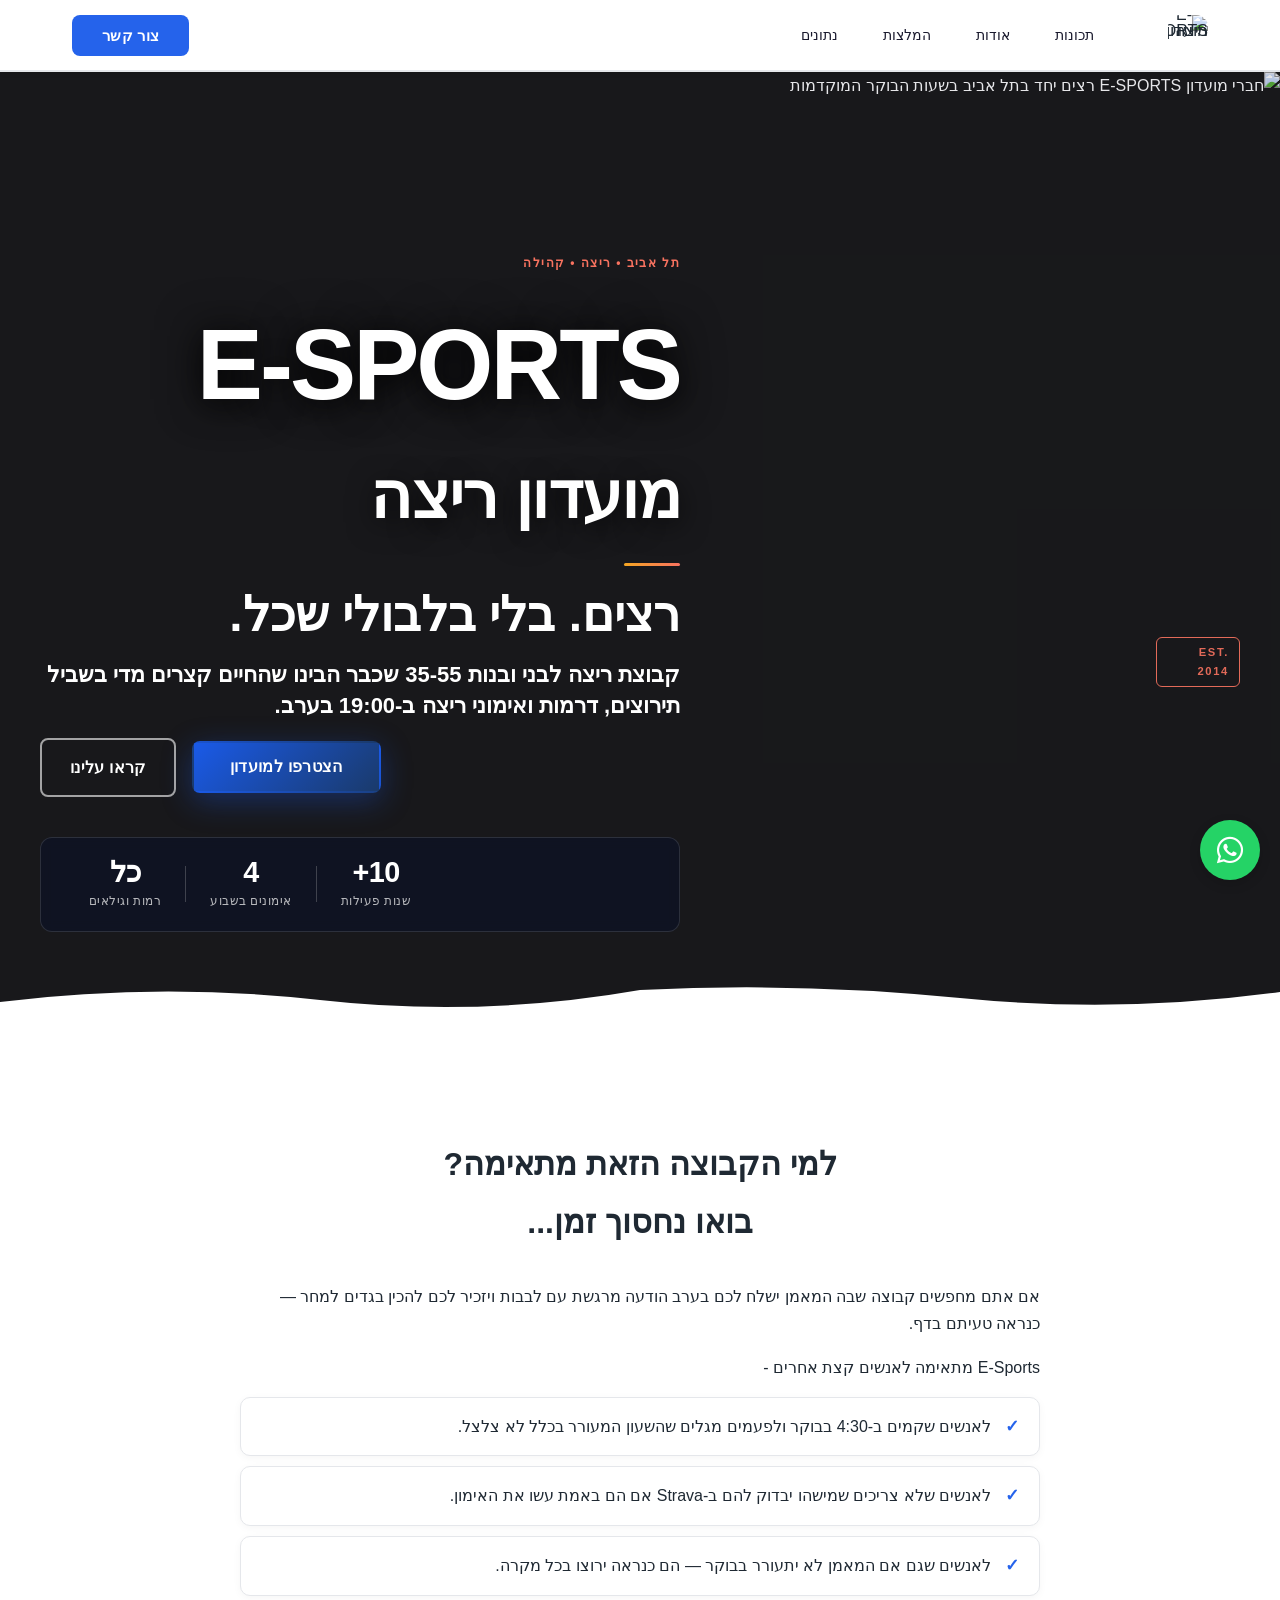
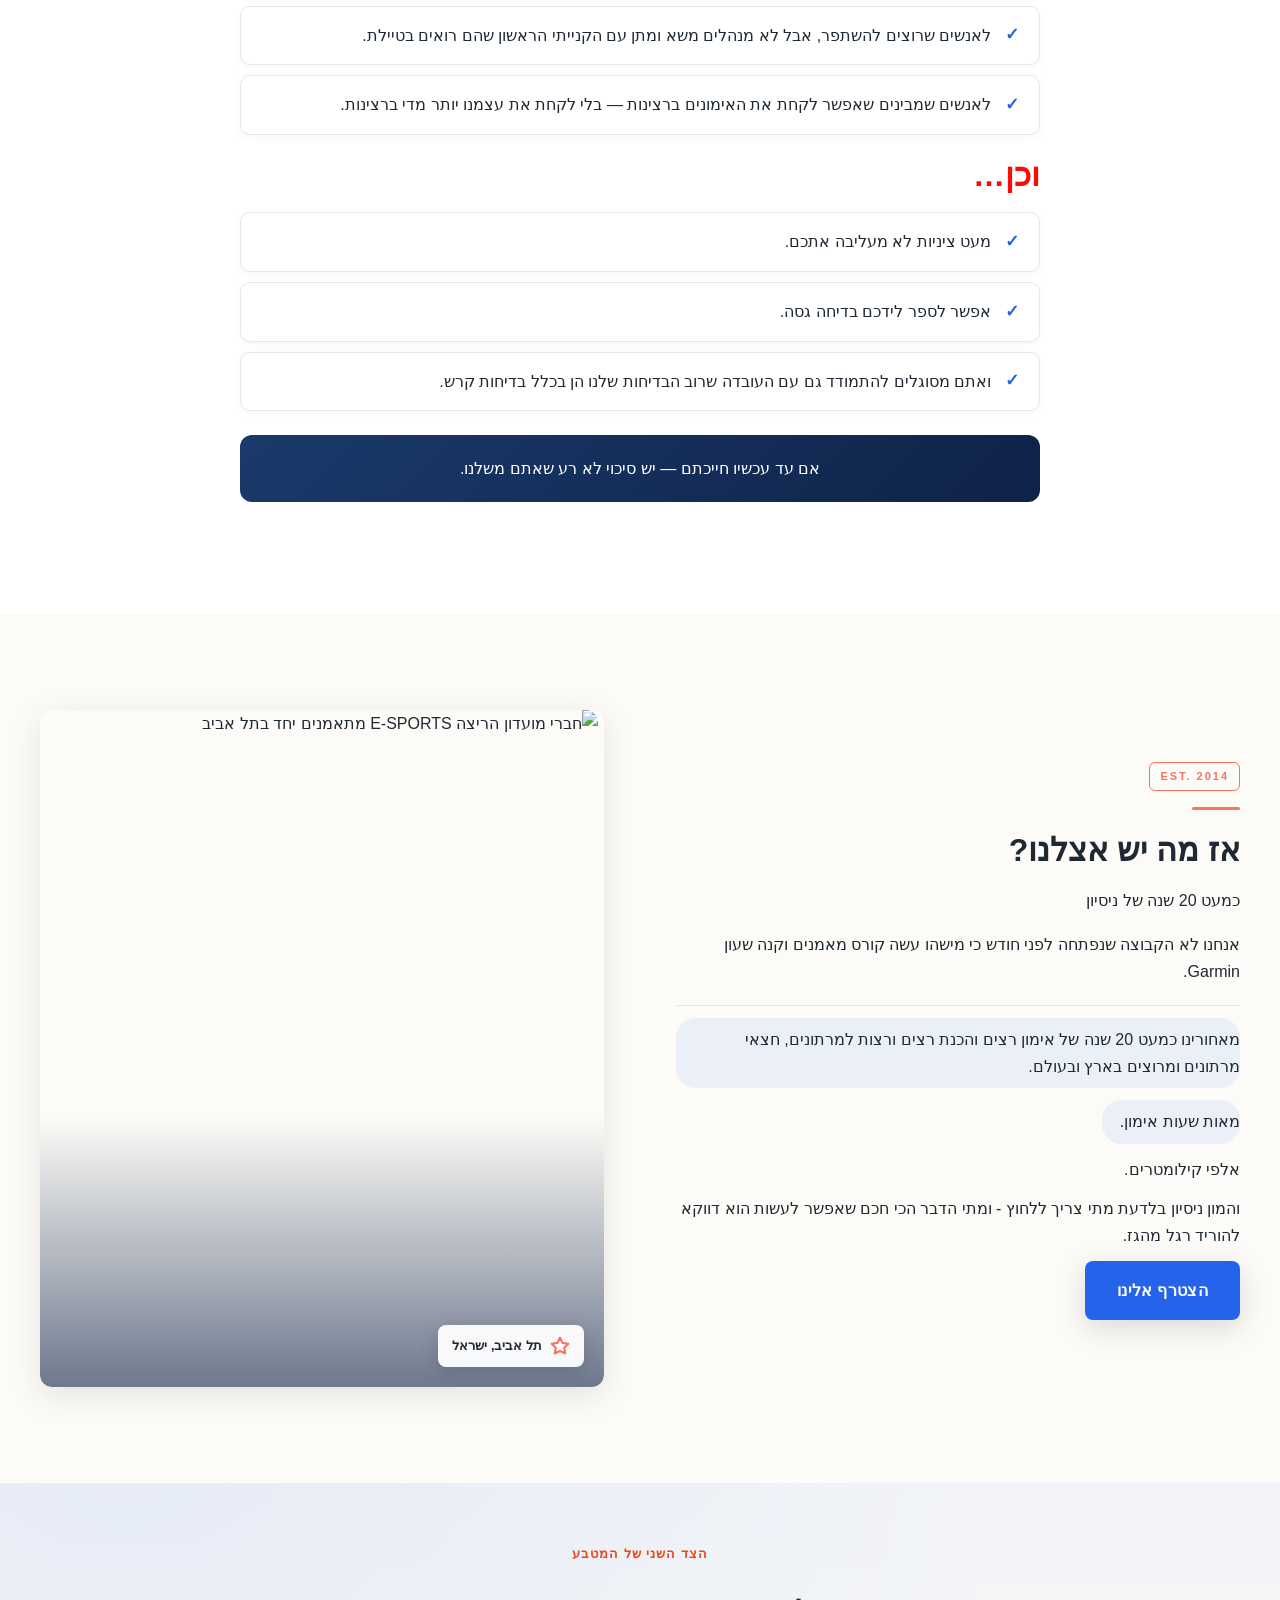
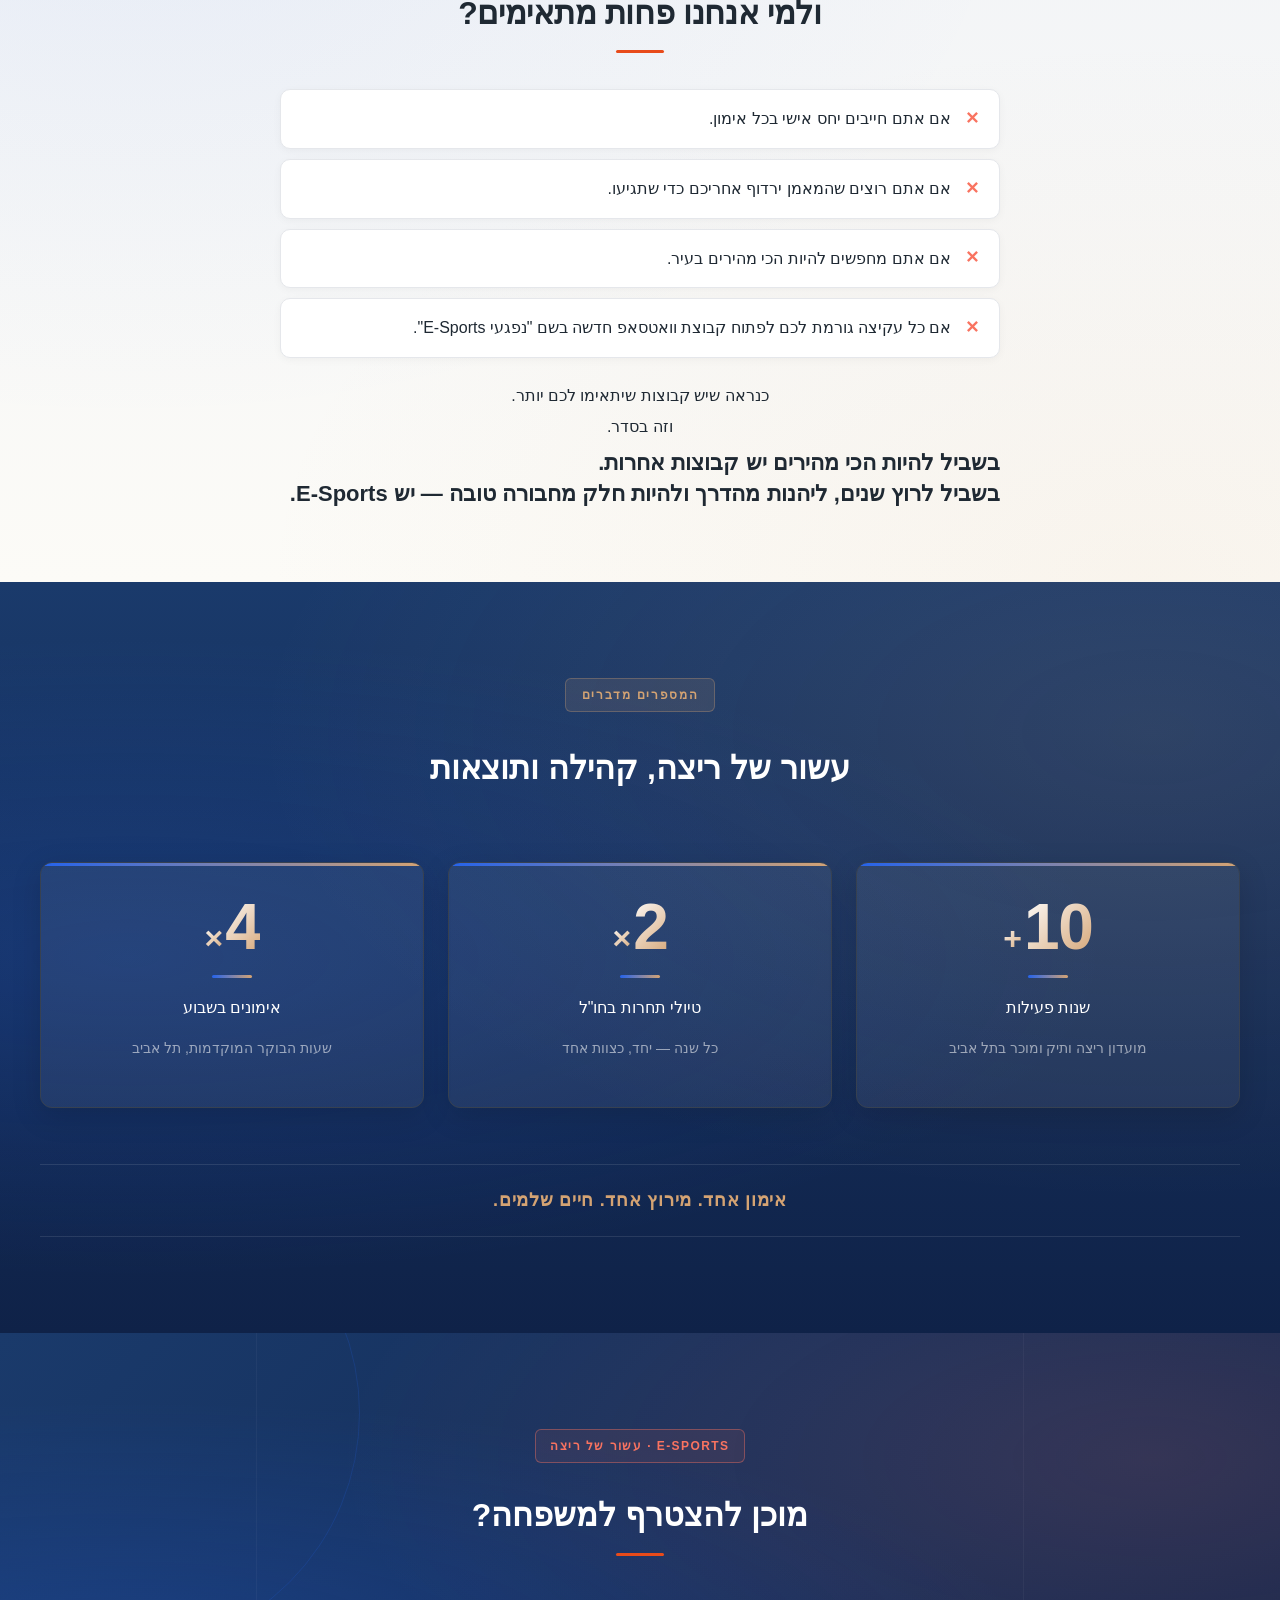
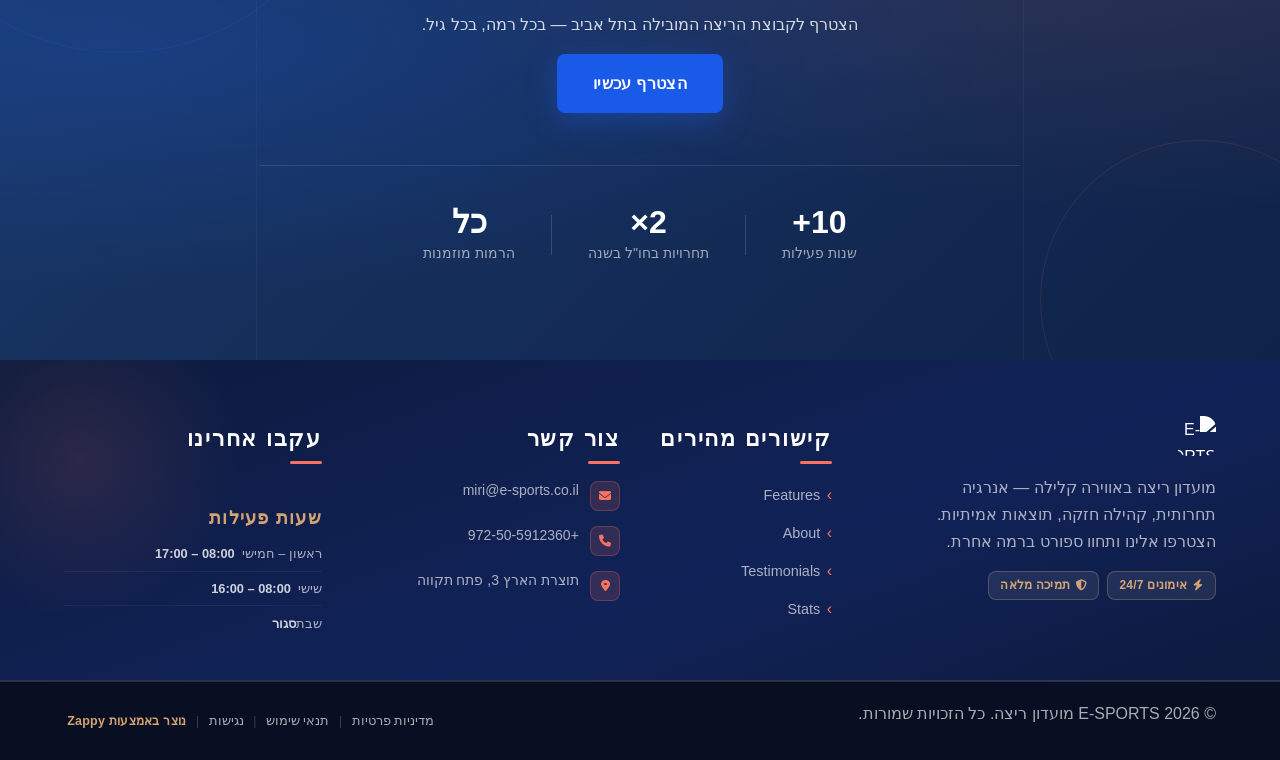
==== index.html @ 207763a1 "Background sync: Progressive GitHub Sync" ====
<!DOCTYPE html><html lang="he" dir="rtl"><head>
    <meta charset="UTF-8">
    <meta name="viewport" content="width=device-width, initial-scale=1.0">
    <meta name="robots" content="index, follow">
    <title>sports &amp; fitness — E-SPORTS מועדון ריצה</title>
    <meta name="description" content="E-SPORTS is a Tel Aviv-based running club led by Eran Shomron, celebrating a decade of activity with a warm, family-like atmosphere. The club trains in the earl">
    <meta name="keywords" content="sports &amp; fitness, x sports fitness, sports and fitness, קבוצת ריצה, קבוצת ריצה בתל אביב">
    
    <!-- Favicons -->
    <link rel="icon" type="image/x-icon" href="/assets/favicon.ico">
    <link rel="icon" type="image/png" sizes="16x16" href="/assets/favicon-16x16.png">
    <link rel="icon" type="image/png" sizes="32x32" href="/assets/favicon-32x32.png">
    <link rel="icon" type="image/png" sizes="48x48" href="/assets/favicon-48x48.png">
    <link rel="icon" type="image/png" sizes="192x192" href="/assets/favicon-192x192.png">
    <link rel="icon" type="image/png" sizes="512x512" href="/assets/favicon-512x512.png">
    <link rel="apple-touch-icon" href="/assets/apple-touch-icon.png">
    <!-- Zappy Analytics -->
<script>
(function() {
  'use strict';
  
  // Configuration
  var config = {
    websiteId: 'e66b48dd-0134-46da-aa96-6394e894cd96',
    apiUrl: 'https://api.zappy5.com/api/analytics/track',
    sessionDuration: 30 * 60 * 1000, // 30 minutes
    visitorDuration: 30 * 24 * 60 * 60 * 1000, // 30 days
    trackPageViews: true,
    trackClicks: true,
    trackFormSubmissions: true
  };
  
  // Generate or retrieve persistent visitor ID (30 days)
  function getVisitorId() {
    var visitorKey = 'zappy_visitor_' + config.websiteId;
    var visitor = null;
    
    try {
      visitor = localStorage.getItem(visitorKey);
      if (visitor) {
        var visitorData = JSON.parse(visitor);
        var now = Date.now();
        
        // Check if visitor ID is still valid (30 days)
        if (now - visitorData.created < config.visitorDuration) {
          // Update last seen timestamp
          visitorData.lastSeen = now;
          localStorage.setItem(visitorKey, JSON.stringify(visitorData));
          return visitorData.id;
        }
      }
    } catch (e) {
      console.warn('Zappy Analytics: LocalStorage not available');
    }
    
    // Generate new visitor ID
    var newVisitorId = 'zv_' + Date.now() + '_' + Math.random().toString(36).substr(2, 9);
    
    try {
      localStorage.setItem(visitorKey, JSON.stringify({
        id: newVisitorId,
        created: Date.now(),
        lastSeen: Date.now()
      }));
    } catch (e) {
      // Continue without local storage
    }
    
    return newVisitorId;
  }
  
  // Generate or retrieve session ID (30 minutes)
  function getSessionId() {
    var sessionKey = 'zappy_session_' + config.websiteId;
    var session = null;
    
    try {
      session = sessionStorage.getItem(sessionKey);
      if (session) {
        var sessionData = JSON.parse(session);
        var now = Date.now();
        
        // Check if session is still valid
        if (now - sessionData.timestamp < config.sessionDuration) {
          // Update timestamp
          sessionData.timestamp = now;
          sessionStorage.setItem(sessionKey, JSON.stringify(sessionData));
          return sessionData.id;
        }
      }
    } catch (e) {
      console.warn('Zappy Analytics: SessionStorage not available');
    }
    
    // Generate new session ID
    var newSessionId = 'zs_' + Date.now() + '_' + Math.random().toString(36).substr(2, 9);
    
    try {
      sessionStorage.setItem(sessionKey, JSON.stringify({
        id: newSessionId,
        timestamp: Date.now()
      }));
    } catch (e) {
      // Continue without session storage
    }
    
    return newSessionId;
  }
  
  var visitorId = getVisitorId();
  var sessionId = getSessionId();
  
  // Track an event
  function trackEvent(eventType, data) {
    data = data || {};
    
    var eventData = {
      website_id: config.websiteId,
      event_type: eventType,
      page_path: window.location.pathname,
      referrer: document.referrer || 'direct',
      visitor_id: visitorId,
      session_id: sessionId,
      metadata: data
    };
    
    // Use sendBeacon if available (better for page unload events)
    if (navigator.sendBeacon) {
      var blob = new Blob([JSON.stringify(eventData)], { type: 'application/json' });
      navigator.sendBeacon(config.apiUrl, blob);
    } else {
      // Fallback to fetch
      fetch(config.apiUrl, {
        method: 'POST',
        headers: {
          'Content-Type': 'application/json'
        },
        body: JSON.stringify(eventData),
        keepalive: true
      }).catch(function(error) {
        console.warn('Zappy Analytics: Failed to track event', error);
      });
    }
  }
  
  // Track page view
  if (config.trackPageViews) {
    trackEvent('pageview', {
      title: document.title,
      url: window.location.href
    });
  }
  
  // Track clicks on important elements
  if (config.trackClicks) {
    document.addEventListener('click', function(e) {
      var target = e.target;
      
      // Track button clicks (counted as actions)
      if (target.tagName === 'BUTTON' || target.closest('button')) {
        var button = target.tagName === 'BUTTON' ? target : target.closest('button');
        var clickMeta = {
          element: 'button',
          text: button.textContent.trim().substring(0, 100),
          id: button.id || null,
          class: button.className || null
        };
        
        trackEvent('click', clickMeta);
      }
      
      // Track link clicks (navigation - not counted as actions)
      else if (target.tagName === 'A' || target.closest('a')) {
        var link = target.tagName === 'A' ? target : target.closest('a');
        var navMeta = {
          element: 'link',
          text: link.textContent.trim().substring(0, 100),
          href: link.href,
          external: link.hostname !== window.location.hostname
        };
        
        trackEvent('navigation', navMeta);
      }
    }, true);
  }
  
  
  // Track form submissions
  if (config.trackFormSubmissions) {
    document.addEventListener('submit', function(e) {
      var form = e.target;
      
      trackEvent('form_submit', {
        form_id: form.id || null,
        form_name: form.name || null,
        form_action: form.action || null,
        form_method: form.method || 'GET'
      });
    }, true);
  }
  
  // Track time on page (send on page unload)
  var pageLoadTime = Date.now();
  
  window.addEventListener('beforeunload', function() {
    var timeOnPage = Math.floor((Date.now() - pageLoadTime) / 1000); // in seconds
    
    trackEvent('page_unload', {
      time_on_page: timeOnPage,
      page_path: window.location.pathname
    });
  });
  
  // Expose tracking function globally for custom events
  window.zappyAnalytics = {
    track: trackEvent,
    getVisitorId: function() { return visitorId; },
    getSessionId: function() { return sessionId; }
  };
  
})();
</script>
<!-- End Zappy Analytics -->
<!-- Zappy Marketing Events -->
<script>
(function() {
  'use strict';
  if (window.zappyFireMarketingEvent) return;

  var ECOM_MODE = "";
  var IS_CATALOG = false;
  var IS_FULL = false;

  var ECOM_ALIAS = {
    begin_checkout: 'checkout_started',
    purchase: 'checkout_complete',
    add_to_cart: 'add_to_cart',
    view_product: 'view_product'
  };

  function pagePath() {
    try {
      if (window.ZAPPY_CONFIG && window.ZAPPY_CONFIG.currentPagePath) {
        return window.ZAPPY_CONFIG.currentPagePath;
      }
    } catch (e) {}
    try { return window.location.pathname || '/'; } catch (e2) { return '/'; }
  }

  function normalizeItems(meta) {
    meta = meta || {};
    var raw = meta.items || meta.cartItems || meta.cart_items || meta.lineItems || [];
    if (!Array.isArray(raw)) raw = [];
    var out = [];
    for (var i = 0; i < raw.length; i++) {
      var item = raw[i];
      if (!item || typeof item !== 'object') continue;
      var id = String(item.item_id || item.productId || item.product_id || item.id || '').trim();
      var name = String(item.item_name || item.productName || item.product_name || item.name || '').trim();
      var price = parseFloat(item.price != null ? item.price : (item.unitPrice != null ? item.unitPrice : 0)) || 0;
      var quantity = Math.max(1, parseInt(item.quantity != null ? item.quantity : (item.qty != null ? item.qty : 1), 10) || 1);
      if (!id && !name) continue;
      out.push({ item_id: id || name, item_name: name || id, price: price, quantity: quantity });
    }
    return out;
  }

  function buildGa4Params(eventId, meta) {
    meta = meta || {};
    var items = normalizeItems(meta);
    var value = parseFloat(meta.value != null ? meta.value : (meta.total != null ? meta.total : 0)) || 0;
    var currency = String(meta.currency || 'USD').toUpperCase();

    if (eventId === 'checkout_complete') {
      return {
        transaction_id: String(meta.transaction_id || meta.orderId || meta.order_id || meta.orderNumber || '') || undefined,
        value: value,
        currency: currency,
        items: items
      };
    }
    if (eventId === 'checkout_started') {
      return { value: value, currency: currency, items: items };
    }
    if (eventId === 'add_to_cart') {
      var atcItems = items.length ? items : [{
        item_id: String(meta.productId || meta.product_id || ''),
        item_name: String(meta.productName || meta.product_name || ''),
        price: parseFloat(meta.value != null ? meta.value : (meta.price != null ? meta.price : 0)) || 0,
        quantity: parseInt(meta.quantity != null ? meta.quantity : 1, 10) || 1
      }].filter(function(x) { return x.item_id || x.item_name; });
      return {
        value: value || (atcItems[0] ? atcItems[0].price * atcItems[0].quantity : 0),
        currency: currency,
        items: atcItems
      };
    }
    if (eventId === 'view_product') {
      var vpItems = items.length ? items : [{
        item_id: String(meta.productId || meta.product_id || ''),
        item_name: String(meta.productName || meta.product_name || ''),
        price: parseFloat(meta.price != null ? meta.price : (meta.value != null ? meta.value : 0)) || 0,
        quantity: 1
      }].filter(function(x) { return x.item_id || x.item_name; });
      return {
        currency: currency,
        value: value || (vpItems[0] ? vpItems[0].price : 0),
        items: vpItems
      };
    }
    if (eventId === 'whatsapp_click' || eventId === 'phone_click') {
      return { method: eventId === 'whatsapp_click' ? 'whatsapp' : 'phone', page_path: meta.pagePath || pagePath() };
    }
    if (eventId === 'contact_form_submitted' || eventId === 'product_inquiry') {
      return { page_path: meta.pagePath || pagePath() };
    }
    return meta;
  }

  function buildMetaParams(eventId, meta) {
    meta = meta || {};
    var items = normalizeItems(meta);
    var value = parseFloat(meta.value != null ? meta.value : (meta.total != null ? meta.total : 0)) || 0;
    var currency = String(meta.currency || 'USD').toUpperCase();
    var contentIds = [];
    var numItems = 0;
    for (var i = 0; i < items.length; i++) {
      if (items[i].item_id) contentIds.push(items[i].item_id);
      numItems += items[i].quantity || 1;
    }

    if (eventId === 'checkout_complete') {
      return {
        value: value,
        currency: currency,
        content_ids: contentIds.length ? contentIds : undefined,
        content_type: 'product',
        num_items: numItems || undefined,
        order_id: String(meta.order_id || meta.orderId || meta.transaction_id || meta.orderNumber || '') || undefined
      };
    }
    if (eventId === 'checkout_started') {
      return {
        value: value,
        currency: currency,
        content_ids: contentIds.length ? contentIds : undefined,
        content_type: 'product',
        num_items: numItems || parseInt(meta.itemCount != null ? meta.itemCount : 0, 10) || undefined
      };
    }
    if (eventId === 'add_to_cart') {
      var id = String(meta.productId || meta.product_id || contentIds[0] || '');
      return {
        value: value || (items[0] ? items[0].price * items[0].quantity : 0),
        currency: currency,
        content_ids: id ? [id] : (contentIds.length ? contentIds : undefined),
        content_type: 'product',
        content_name: meta.productName || meta.product_name || (items[0] && items[0].item_name),
        num_items: parseInt(meta.quantity != null ? meta.quantity : (numItems || 1), 10) || 1
      };
    }
    if (eventId === 'view_product') {
      var vid = String(meta.productId || meta.product_id || contentIds[0] || '');
      return {
        value: value || parseFloat(meta.price != null ? meta.price : 0) || 0,
        currency: currency,
        content_ids: vid ? [vid] : (contentIds.length ? contentIds : undefined),
        content_type: 'product',
        content_name: meta.productName || meta.product_name || (items[0] && items[0].item_name)
      };
    }
    if (eventId === 'whatsapp_click' || eventId === 'phone_click') {
      return {
        content_name: eventId === 'whatsapp_click' ? 'WhatsApp' : 'Phone',
        content_category: 'contact'
      };
    }
    if (eventId === 'contact_form_submitted' || eventId === 'product_inquiry') {
      return {
        content_name: eventId === 'product_inquiry' ? 'Product inquiry' : 'Contact form',
        content_category: meta.productName || meta.product_name || undefined
      };
    }
    return meta;
  }

  var PLATFORM = {
    whatsapp_click: { ga4: 'contact', meta: 'Contact', gtm: 'whatsapp_click', ecom: false },
    phone_click: { ga4: 'contact', meta: 'Contact', gtm: 'phone_click', ecom: false },
    contact_form_submitted: { ga4: 'generate_lead', meta: 'Lead', gtm: 'contact_form_submitted', ecom: false },
    checkout_started: { ga4: 'begin_checkout', meta: 'InitiateCheckout', gtm: 'begin_checkout', ecom: true },
    checkout_complete: { ga4: 'purchase', meta: 'Purchase', gtm: 'purchase', ecom: true },
    product_inquiry: { ga4: 'generate_lead', meta: 'Lead', gtm: 'product_inquiry', ecom: false },
    add_to_cart: { ga4: 'add_to_cart', meta: 'AddToCart', gtm: 'add_to_cart', ecom: true },
    view_product: { ga4: 'view_item', meta: 'ViewContent', gtm: 'view_item', ecom: true }
  };

  function purchaseDedupKey(orderId) {
    return 'zappy_purchase_fired_' + String(orderId || '');
  }

  function purchaseMetaDedupKey(orderId) {
    return 'zappy_purchase_meta_fired_' + String(orderId || '');
  }

  function alreadyFiredPurchase(orderId) {
    if (!orderId) return false;
    try {
      return window.sessionStorage.getItem(purchaseDedupKey(orderId)) === '1';
    } catch (e) {
      return false;
    }
  }

  function markPurchaseFired(orderId) {
    if (!orderId) return;
    try { window.sessionStorage.setItem(purchaseDedupKey(orderId), '1'); } catch (e) {}
  }

  function alreadyFiredPurchaseMeta(orderId) {
    if (!orderId) return false;
    try {
      return window.sessionStorage.getItem(purchaseMetaDedupKey(orderId)) === '1';
    } catch (e) {
      return false;
    }
  }

  function markPurchaseMetaFired(orderId) {
    if (!orderId) return;
    try { window.sessionStorage.setItem(purchaseMetaDedupKey(orderId), '1'); } catch (e) {}
  }

  function getPendingMetaEvents() {
    try {
      if (!Array.isArray(window.__zappyPendingMetaEvents)) {
        window.__zappyPendingMetaEvents = [];
      }
      return window.__zappyPendingMetaEvents;
    } catch (e) {
      return [];
    }
  }

  function enqueueMetaEvent(eventName, params, orderId) {
    var q = getPendingMetaEvents();
    if (orderId) {
      for (var i = 0; i < q.length; i++) {
        if (q[i] && q[i].orderId === orderId && q[i].eventName === eventName) return;
      }
    }
    q.push({ eventName: eventName, params: params || {}, orderId: orderId || null });
  }

  /**
   * Live sites replace the eager Meta snippet with a consent-gated lazy
   * loader. Payment providers bounce the shopper back to /order-success
   * before CookieConsent hydrates, so confirm-order used to fire Purchase
   * while window.fbq was still undefined — then sessionStorage blocked a
   * retry. Queue until fbq exists, then flush.
   */
  function flushPendingMetaEvents() {
    if (typeof window.fbq !== 'function') return;
    var q = getPendingMetaEvents().slice();
    try { window.__zappyPendingMetaEvents = []; } catch (e) {}
    for (var i = 0; i < q.length; i++) {
      var item = q[i];
      if (!item || !item.eventName) continue;
      if (item.orderId && alreadyFiredPurchaseMeta(item.orderId)) continue;
      try {
        window.fbq('track', item.eventName, item.params || {});
        if (item.orderId) markPurchaseMetaFired(item.orderId);
      } catch (e2) {}
    }
  }
  window.zappyFlushPendingMetaEvents = flushPendingMetaEvents;

  var metaFlushAttempts = 0;
  var metaFlushTimer = setInterval(function() {
    metaFlushAttempts++;
    flushPendingMetaEvents();
    var pendingLen = 0;
    try { pendingLen = (window.__zappyPendingMetaEvents || []).length; } catch (e) {}
    if ((pendingLen === 0 && typeof window.fbq === 'function') || metaFlushAttempts > 60) {
      clearInterval(metaFlushTimer);
    }
  }, 500);

  /**
   * Fire a marketing event to first-party analytics + GA4/GTM/Meta when present.
   * @param {string} eventName marketing ID or ecommerce alias
   * @param {object} [metadata]
   * @param {{ skipFirstParty?: boolean }} [opts]
   */
  window.zappyFireMarketingEvent = function(eventName, metadata, opts) {
    try {
      opts = opts || {};
      metadata = metadata || {};
      var eventId = ECOM_ALIAS[eventName] || eventName;
      var plat = PLATFORM[eventId];
      if (!plat) return;

      if (!metadata.pagePath && !metadata.page_path) {
        metadata.pagePath = pagePath();
      }

      var oid = '';
      var purchaseAlreadySent = false;
      var purchaseMetaAlreadySent = false;
      if (eventId === 'checkout_complete') {
        oid = String(metadata.orderId || metadata.order_id || metadata.transaction_id || '');
        purchaseAlreadySent = !!(oid && alreadyFiredPurchase(oid));
        purchaseMetaAlreadySent = !!(oid && alreadyFiredPurchaseMeta(oid));
        if (purchaseAlreadySent && purchaseMetaAlreadySent) return;
      }

      // First-party (skip when already tracked via zappyTrackEcomAnalytics path
      // that opts out, or when caller already recorded under a different name)
      if (!opts.skipFirstParty && !purchaseAlreadySent) {
        try {
          if (window.zappyAnalytics && typeof window.zappyAnalytics.track === 'function') {
            window.zappyAnalytics.track(eventId, metadata);
          }
        } catch (e1) {}
      }

      // GTM / dataLayer — platform-standard ecommerce event names
      if (!purchaseAlreadySent) {
        try {
          window.dataLayer = window.dataLayer || [];
          if (plat.ecom) {
            var ga4ForGtm = buildGa4Params(eventId, metadata);
            var ecommerce = {};
            if (ga4ForGtm.transaction_id) ecommerce.transaction_id = ga4ForGtm.transaction_id;
            if (ga4ForGtm.value != null) ecommerce.value = ga4ForGtm.value;
            if (ga4ForGtm.currency) ecommerce.currency = ga4ForGtm.currency;
            if (ga4ForGtm.items) ecommerce.items = ga4ForGtm.items;
            window.dataLayer.push({ event: plat.gtm, ecommerce: ecommerce });
            // Secondary Zappy-specific trigger for merchants who want it
            if (eventId === 'checkout_complete' || eventId === 'checkout_started') {
              window.dataLayer.push({ event: eventId, ecommerce: ecommerce });
            }
          } else {
            var dl = { event: plat.gtm };
            for (var k in metadata) {
              if (Object.prototype.hasOwnProperty.call(metadata, k)) dl[k] = metadata[k];
            }
            window.dataLayer.push(dl);
          }
        } catch (e2) {}

        // GA4 gtag
        try {
          if (typeof window.gtag === 'function') {
            window.gtag('event', plat.ga4, buildGa4Params(eventId, metadata));
          }
        } catch (e3) {}

        if (oid) markPurchaseFired(oid);
      }

      // Meta Pixel — live sites lazy-load fbq after marketing consent. If the
      // stub is not defined yet, queue and flush when the pixel arrives.
      try {
        if (purchaseMetaAlreadySent) {
          // already delivered to Meta
        } else {
          var metaParams = buildMetaParams(eventId, metadata);
          if (typeof window.fbq === 'function') {
            window.fbq('track', plat.meta, metaParams);
            if (oid) markPurchaseMetaFired(oid);
          } else {
            enqueueMetaEvent(plat.meta, metaParams, eventId === 'checkout_complete' ? oid : null);
          }
        }
      } catch (e4) {}
    } catch (err) {}
  };

  // ---- Click listeners (capture) ----
  var recent = Object.create(null);
  function dedupe(key) {
    var now = Date.now();
    if (recent[key] && now - recent[key] < 800) return true;
    recent[key] = now;
    return false;
  }

  function closest(el, selector) {
    if (!el) return null;
    if (el.closest) return el.closest(selector);
    return null;
  }

  function findAnchor(el) {
    var node = el;
    while (node && node !== document) {
      if (node.tagName === 'A') return node;
      node = node.parentElement;
    }
    return null;
  }

  function isWhatsAppHref(href) {
    if (!href) return false;
    var h = String(href).toLowerCase();
    return h.indexOf('wa.me/') !== -1 ||
      h.indexOf('api.whatsapp.com') !== -1 ||
      h.indexOf('whatsapp.com/send') !== -1 ||
      h.indexOf('whatsapp:') === 0;
  }

  document.addEventListener('click', function(e) {
    try {
      var target = e.target;
      if (!target) return;

      // WhatsApp
      var waFloat = closest(target, '.whatsapp-float, a.whatsapp-float, [data-zappy-whatsapp]');
      var anchor = findAnchor(target);
      var href = (anchor && anchor.href) || '';
      if (waFloat || (anchor && isWhatsAppHref(href))) {
        if (!dedupe('wa:' + href)) {
          var waSource = waFloat ? 'float' : 'link';
          window.zappyFireMarketingEvent('whatsapp_click', {
            source: waSource,
            href: href || null,
            pagePath: pagePath()
          });
        }
        return;
      }

      // Phone
      var phoneBtn = closest(target, '.phone-header-btn, .nav-phone-btn, .call-btn, [data-zappy-phone]');
      var telHref = '';
      if (anchor && anchor.href && String(anchor.href).toLowerCase().indexOf('tel:') === 0) {
        telHref = anchor.href;
      } else if (phoneBtn && phoneBtn.href && String(phoneBtn.href).toLowerCase().indexOf('tel:') === 0) {
        telHref = phoneBtn.href;
      }
      if (phoneBtn || telHref) {
        var phone = '';
        if (telHref) {
          phone = String(telHref).replace(/^tel:/i, '').trim();
        }
        if (!dedupe('tel:' + (phone || (phoneBtn && phoneBtn.id) || 'btn'))) {
          window.zappyFireMarketingEvent('phone_click', {
            source: phoneBtn ? 'button' : 'link',
            phone: phone || null,
            href: telHref || null,
            pagePath: pagePath()
          });
        }
        return;
      }

      // Catalog / product inquiry
      if (IS_CATALOG || IS_FULL) {
        var inq = closest(target, '.card-inquiry-btn, #zappy-pdp-inquiry-btn, a.inquiry-btn');
        if (inq) {
          if (!dedupe('inq:' + (inq.id || inq.className))) {
            var product = window.currentProduct || null;
            var productId = (inq.getAttribute && inq.getAttribute('data-product-id')) ||
              (product && product.id) || null;
            var productName = (inq.getAttribute && inq.getAttribute('data-product-name')) ||
              (product && product.name) || null;
            var channel = 'contact_page';
            var inqHref = (inq.tagName === 'A' && inq.href) ? inq.href : '';
            if (inqHref && String(inqHref).toLowerCase().indexOf('mailto:') === 0) channel = 'mailto';
            window.zappyFireMarketingEvent('product_inquiry', {
              source: inq.id === 'zappy-pdp-inquiry-btn' ? 'pdp' : 'card',
              productId: productId,
              productName: productName,
              channel: channel,
              pagePath: pagePath()
            });
          }
        }
      }
    } catch (err) {}
  }, true);
})();
</script>
    <meta property="og:title" content="sports &amp; fitness — E-SPORTS מועדון ריצה">
    <meta property="og:description" content="E-SPORTS is a Tel Aviv-based running club led by Eran Shomron, celebrating a decade of activity with a warm, family-like atmosphere. The club trains in the earl">
    <meta name="twitter:card" content="summary_large_image">
    <meta name="twitter:title" content="sports &amp; fitness — E-SPORTS מועדון ריצה">
    <meta name="twitter:description" content="E-SPORTS is a Tel Aviv-based running club led by Eran Shomron, celebrating a decade of activity with a warm, family-like atmosphere. The club trains in the earl">
    <meta property="og:type" content="website">
  <meta property="og:locale" content="he_IL">
  
  
  
  
  
  <style>
    .skip-link { position: absolute; top: 0; left: 0; transform: translateY(-200%); padding: 12px 18px; background: var(--bg-dark, #1a1a1a); color: var(--text-light, #fff); font-weight: 600; border-radius: 0 0 8px 0; z-index: 10000; }
    .skip-link:focus { transform: none; outline: 2px solid var(--ring, #fff); outline-offset: 2px; }
    :focus-visible { outline: 2px solid var(--ring, currentColor); outline-offset: 3px; }
  </style>


  
    <!-- Favicons -->
    <link rel="icon" type="image/x-icon" href="/assets/favicon.ico">
    <link rel="icon" type="image/png" sizes="16x16" href="/assets/favicon-16x16.png">
    <link rel="icon" type="image/png" sizes="32x32" href="/assets/favicon-32x32.png">
    <link rel="icon" type="image/png" sizes="48x48" href="/assets/favicon-48x48.png">
    <link rel="icon" type="image/png" sizes="192x192" href="/assets/favicon-192x192.png">
    <link rel="icon" type="image/png" sizes="512x512" href="/assets/favicon-512x512.png">
    <link rel="apple-touch-icon" href="/assets/apple-touch-icon.png">
    <!-- Cookie Consent -->
    <link rel="stylesheet" href="https://cdn.jsdelivr.net/npm/vanilla-cookieconsent@3/dist/cookieconsent.css">
    
    <!-- Mickidum Accessibility Toolbar -->
    
    <style id="zappy-critical-above-fold-css">
html{box-sizing:border-box;-webkit-text-size-adjust:100%}*,*::before,*::after{box-sizing:inherit}body{margin:0;min-width:320px;overflow-x:clip}img,svg,video{max-width:100%;height:auto}main{display:block}.container{width:min(100% - 32px,1200px);margin-inline:auto}.navbar,nav.navbar,header .navbar,header[role="banner"]{position:relative;z-index:1000;width:100%}.nav-container,.navbar .container{display:flex;align-items:center;justify-content:space-between;min-height:64px}.logo,.logo-link img{display:block;width:35px;height:35px;object-fit:contain}.nav-menu,#navMenu{list-style:none;margin:0;padding:0}.navbar a,.nav-menu a,#navMenu a,.navbar .nav-links a{color:inherit;text-decoration:none}.navbar .sub-menu,.nav-menu .sub-menu,#navMenu .sub-menu{display:none}.fa,.fas,.far,.fab,.fa-solid,.fa-regular,.fa-brands{display:inline-block;min-width:1em;text-align:center}html:not(#zappy-noop)[data-zappy-site-type="ecommerce"] .phone-header-btn,html:not(#zappy-noop) .navbar:has(.nav-ecommerce-icons)>.phone-header-btn{display:none!important;visibility:hidden!important;width:0!important;height:0!important;pointer-events:none!important}.zappy-preview-empty-store-cta{display:none!important;visibility:hidden!important;height:0!important;max-height:0!important;overflow:hidden!important;margin:0!important;padding:0!important;border:0!important;box-shadow:none!important}.zappy-catalog-menu{background:var(--surface-color,var(--surface,linear-gradient(135deg,#f8f9fa 0%,#fff 100%)));border-bottom:1px solid var(--border-color,#e5e7eb);padding:0;position:sticky;top:0;z-index:90}.zappy-catalog-menu[dir=rtl],.zappy-catalog-menu.rtl{direction:rtl}.zappy-catalog-menu[dir=ltr],.zappy-catalog-menu.ltr{direction:ltr}.catalog-menu-container{max-width:1440px;margin:0 auto;display:flex;align-items:center;gap:8px;padding:10px 24px;overflow:visible}.catalog-menu-categories,.catalog-menu-list{display:flex;align-items:center;gap:4px;flex-wrap:wrap;margin:0;padding:0;list-style:none}.catalog-menu-item{display:inline-flex;align-items:center;padding:8px 16px;font-size:14px;font-weight:500;color:var(--text-color,var(--text,#374151));text-decoration:none;border-radius:20px;white-space:nowrap}.catalog-menu-all{background:var(--primary-color,var(--primary,#111));color:var(--text-light,#fff)!important}.catalog-menu-parent{position:relative;display:inline-flex;align-items:center}.catalog-menu-trigger{display:inline-flex;align-items:center;gap:6px}.catalog-menu-chevron{flex-shrink:0}.catalog-menu-parent>.sub-menu{display:none!important;visibility:hidden!important;opacity:0!important;pointer-events:none!important}.hero-section,.index-hero-section,section[class*="hero"]{position:relative;overflow:hidden}.hero-section,.index-hero-section{min-height:560px}section[data-hero-type*="fullscreen"]{min-height:100vh}.hero-bg-wrapper,.hero-bg-image,section[class*="hero"] [class*="hero-bg"]{position:absolute;inset:0;width:100%;height:100%}.hero-bg-wrapper img,.hero-bg-image img,section[class*="hero"] [data-hero-bg],section[class*="hero"] img[data-hero-background="true"]{width:100%!important;height:100%!important;object-fit:cover!important;display:block}.hero-content,section[class*="hero"] .container{position:relative;z-index:2}@media(max-width:768px){:root{--header-height:72px;--total-header-height:72px;--zappy-mobile-menu-top:72px}html[data-zappy-site-type="ecommerce"] body{padding-top:var(--total-header-height,72px)}html[data-zappy-site-type="ecommerce"] body>nav.navbar,html[data-zappy-site-type="ecommerce"] body>.navbar:not(.zappy-catalog-menu){position:fixed!important;top:0;left:0;right:0;z-index:100000;width:100%;margin-bottom:0}.zappy-catalog-menu{position:fixed;top:var(--header-height,72px);left:0;right:0;z-index:99999}.nav-container,.navbar .container{min-height:60px}.nav-menu,#navMenu{max-width:100vw;overflow-x:hidden}.hero-section,.index-hero-section,section[class*="hero"],section[data-hero-type*="fullscreen"]{min-height:100svh}.hero-bg-wrapper,.hero-bg-image,.hero-scrim{min-height:100svh}}
:root{--nav-bg:#FFFFFF}.navbar{background-color:#FFFFFF!important}

/* ZAPPY_ANNOUNCEMENT_HEADER_OFFSET_CSS_V3 */
:root {
  --zappy-header-stack-height: calc(var(--zappy-announcement-height, 40px) + var(--header-height, 72px));
}
body:has(.zappy-announcement-bar) nav.navbar:not(.zappy-catalog-menu),
body:has(.zappy-announcement-bar) header.navbar,
body:has(.zappy-announcement-bar) .navbar:not(.zappy-catalog-menu):not(.mobile-search-panel) {
  top: var(--zappy-announcement-height, 40px) !important;
}



/* ZAPPY_CONTENT_ALIGNMENT_FIRST_PAINT_CSS_V1 */
[data-zappy-content-align] {
  display: flex !important;
  flex-direction: column !important;
}
[data-zappy-content-align^="top-"] { justify-content: flex-start !important; }
[data-zappy-content-align^="upper-"],
[data-zappy-content-align^="center-"],
[data-zappy-content-align^="lower-"] { justify-content: center !important; }
[data-zappy-content-align^="bottom-"] { justify-content: flex-end !important; }
[data-zappy-content-align$="-left"],
[data-zappy-content-align$="-mid-left"] {
  align-items: flex-start !important;
  text-align: start !important;
}
[data-zappy-content-align$="-center"] {
  align-items: center !important;
  text-align: center !important;
}
[data-zappy-content-align$="-right"],
[data-zappy-content-align$="-mid-right"] {
  align-items: flex-end !important;
  text-align: end !important;
}
[data-zappy-content-align] [data-zappy-align-target] {
  margin-left: auto;
  margin-right: auto;
}
[data-zappy-content-align$="-center"] [data-zappy-align-target],
[data-zappy-content-align$="-center"] [data-zappy-align-target] > * {
  text-align: center !important;
}

</style>
    <link rel="stylesheet" href="/styles.css">
    <script>window.ZAPPY_WEBSITE_ID = "e66b48dd-0134-46da-aa96-6394e894cd96"; window.ZAPPY_API_BASE = "https://api.zappy5.com";</script>
    <link rel="preload" as="image" href="/assets/site-index-hero-image-1-1779807296117-ikqz61.webp?v=1779807299263" fetchpriority="high">

    <style id="zappy-dropdown-submenu-styles">
      /* ========== DESKTOP DROPDOWN SUBMENU STYLES ========== */
      /* Base styles for dropdown submenus - parent must be positioned */
      .nav-menu li:has(.sub-menu), nav li:has(.sub-menu), .navbar li:has(.sub-menu), #navMenu li:has(.sub-menu) { position: relative; }
      /* Submenu base - hidden by default */
      .nav-menu .sub-menu, nav .sub-menu, .navbar .sub-menu, #navMenu .sub-menu { display: block !important; position: absolute !important; top: 100%; left: 0; min-width: 220px; border-radius: 8px; box-shadow: 0 8px 25px rgba(0,0,0,0.15); padding: 8px 0; opacity: 0; visibility: hidden; transform: translateY(10px); transition: all 0.3s ease; z-index: 1000; list-style: none; pointer-events: none; }
      /* CRITICAL: Desktop hover styles to show dropdown */
      .nav-menu li:hover > .sub-menu, nav li:hover > .sub-menu, .navbar li:hover > .sub-menu, #navMenu li:hover > .sub-menu { opacity: 1 !important; visibility: visible !important; transform: translateY(0) !important; pointer-events: auto !important; }
      /* Submenu item styling */
      .sub-menu li { list-style: none; margin: 0; padding: 0; }
      .sub-menu a { display: block !important; padding: 10px 16px !important; color: var(--text-dark, #333) !important; font-weight: 500; text-decoration: none; white-space: nowrap; transition: background-color 0.2s; }
      .sub-menu .zappy-nav-child > a { padding-left: 28px !important; font-size: 0.9em !important; opacity: 0.85 !important; }
      [dir="rtl"] .sub-menu .zappy-nav-child > a, html[lang="he"] .sub-menu .zappy-nav-child > a, html[lang="ar"] .sub-menu .zappy-nav-child > a { padding-left: 10px !important; padding-right: 28px !important; }
      .sub-menu .zappy-nav-parent > a { font-weight: 600 !important; }
      .sub-menu a:hover { background-color: #f5f5f5; }
      /* RTL (Hebrew/Arabic) dropdown positioning */
      [dir="rtl"] .nav-menu .sub-menu, [dir="rtl"] nav .sub-menu, [dir="rtl"] .navbar .sub-menu, html[lang="he"] .nav-menu .sub-menu, html[lang="he"] nav .sub-menu, html[lang="he"] .navbar .sub-menu, html[lang="ar"] .nav-menu .sub-menu, html[lang="ar"] nav .sub-menu, html[lang="ar"] .navbar .sub-menu { left: auto !important; right: 0 !important; }
      /* Hide empty dropdown menus (exclude catalog sub-menus that use <a> children instead of <li>) */
      .sub-menu:empty, .sub-menu:not(:has(li:not(.zappy-hidden-menu-item))):not(:has(> a)), .sub-menu:not(:has(li)):not(:has(> a)) { display: none !important; opacity: 0 !important; visibility: hidden !important; pointer-events: none !important; }
      /* Desktop: show submenu on Menu Group hover */
      li:has(.menu-group-title):hover > .sub-menu { opacity: 1 !important; visibility: visible !important; transform: translateY(0) !important; pointer-events: auto !important; }
      /* Menu Group title styling */
      .nav-menu > li > .menu-group-title, #navMenu > li > .menu-group-title { display: inline-block; padding: 0.5rem 1rem; cursor: default; user-select: none; }
      
      /* ========== MOBILE SUBMENU STYLES ========== */
      @media (max-width: 768px) {
        .nav-menu .sub-menu, nav .sub-menu, .navbar .sub-menu, #navMenu .sub-menu { position: static !important; transform: none !important; box-shadow: none !important; background: transparent !important; max-height: 0; overflow: hidden; opacity: 0; visibility: hidden; transition: max-height 0.3s ease, opacity 0.3s ease; padding: 0 !important; border-radius: 0 !important; }
        .navbar .sub-menu.mobile-expanded, .nav-menu .sub-menu.mobile-expanded, #navMenu .sub-menu.mobile-expanded { max-height: none !important; overflow-y: visible !important; opacity: 1 !important; visibility: visible !important; padding: 8px 0 8px 16px !important; }
        [dir="rtl"] .sub-menu.mobile-expanded, html[lang="he"] .sub-menu.mobile-expanded { padding: 8px 16px 8px 0 !important; }
        /* Disable hover behavior on mobile */
        .nav-menu li:hover > .sub-menu, nav li:hover > .sub-menu, .navbar li:hover > .sub-menu, #navMenu li:hover > .sub-menu { opacity: 0; visibility: hidden; pointer-events: none; }
        .nav-menu li > .sub-menu.mobile-expanded, nav li > .sub-menu.mobile-expanded, .navbar li > .sub-menu.mobile-expanded, #navMenu li > .sub-menu.mobile-expanded { opacity: 1 !important; visibility: visible !important; pointer-events: auto !important; }
        .nav-menu li:has(.sub-menu), nav li:has(.sub-menu), .navbar li:has(.sub-menu), #navMenu li:has(.sub-menu) { display: flex !important; flex-wrap: wrap !important; align-items: center !important; position: relative !important; min-height: 44px !important; }
        .nav-menu li:has(.sub-menu) > a, nav li:has(.sub-menu) > a, .navbar li:has(.sub-menu) > a, #navMenu li:has(.sub-menu) > a { flex: 1 !important; min-width: 0 !important; }
        .nav-menu li:has(.sub-menu) > .menu-group-title, nav li:has(.sub-menu) > .menu-group-title, .navbar li:has(.sub-menu) > .menu-group-title, #navMenu li:has(.sub-menu) > .menu-group-title { flex: 1 !important; min-width: 0 !important; display: flex !important; align-items: center !important; padding: 12px 16px !important; min-height: 44px !important; line-height: 1.4 !important; font-weight: 600 !important; box-sizing: border-box !important; }
        .nav-menu li:has(.sub-menu) > .sub-menu, nav li:has(.sub-menu) > .sub-menu, .navbar li:has(.sub-menu) > .sub-menu, #navMenu li:has(.sub-menu) > .sub-menu { flex-basis: 100% !important; width: 100% !important; }
        .nav-menu li:has(.sub-menu) > a [class*="chevron"], .nav-menu li:has(.sub-menu) > a [class*="arrow"], .nav-menu li:has(.sub-menu) > a .fa-chevron-down, .nav-menu li:has(.sub-menu) > a .fa-angle-down, nav li:has(.sub-menu) > a [class*="chevron"], nav li:has(.sub-menu) > a [class*="arrow"], #navMenu li:has(.sub-menu) > a [class*="chevron"], #navMenu li:has(.sub-menu) > a [class*="arrow"] { display: none !important; visibility: hidden !important; }
        .mobile-submenu-toggle { display: flex !important; align-items: center !important; justify-content: center !important; width: 44px !important; height: auto !important; background: transparent !important; border: none !important; cursor: pointer !important; color: var(--text-dark) !important; position: static !important; flex-shrink: 0 !important; align-self: stretch !important; z-index: 2 !important; padding: 0 !important; margin: 0 !important; }
        .mobile-submenu-toggle::after { content: '' !important; width: 0 !important; height: 0 !important; border-left: 6px solid transparent !important; border-right: 6px solid transparent !important; border-top: 7px solid currentColor !important; transition: transform 0.3s ease !important; }
        .mobile-submenu-toggle.expanded::after { transform: rotate(180deg) !important; }
        .sub-menu a { padding: 10px 0 !important; display: block !important; color: var(--text-dark) !important; white-space: normal !important; }
        .sub-menu .zappy-nav-child > a { padding-left: 28px !important; font-size: 0.9em !important; opacity: 0.85 !important; }
        [dir="rtl"] .sub-menu .zappy-nav-child > a, html[lang="he"] .sub-menu .zappy-nav-child > a, html[lang="ar"] .sub-menu .zappy-nav-child > a { padding-left: 0 !important; padding-right: 28px !important; }
        .sub-menu .zappy-nav-parent > a { font-weight: 600 !important; }
        .nav-menu.active, #navMenu.active { max-width: 100vw !important; overflow-x: hidden !important; box-sizing: border-box !important; }
        .navbar .sub-menu li a, nav.navbar .sub-menu li a, .zappy-products-dropdown .sub-menu a { color: var(--text-dark) !important; }
      }
      @media (min-width: 769px) { .mobile-submenu-toggle { display: none !important; } }
    </style>

    <style id="zappy-widget-visibility">
      html[dir="rtl"] .whatsapp-float { right: 20px !important; left: auto !important; }
      html[dir="ltr"] .whatsapp-float, html:not([dir]) .whatsapp-float { left: 20px !important; right: auto !important; }
      html[dir="rtl"] #mic-access-tool-general-button, html[dir="rtl"] .mic-access-tool-general-button,
      html[dir="rtl"] #mic-init-access-tool .mic-access-tool-general-button,
      html[dir="rtl"] #mic-init-access-tool #mic-access-tool-general-button,
      html[dir="rtl"] ._access-icon { left: 20px !important; right: auto !important; }
      html[dir="ltr"] #mic-access-tool-general-button, html[dir="ltr"] .mic-access-tool-general-button,
      html[dir="ltr"] #mic-init-access-tool .mic-access-tool-general-button,
      html[dir="ltr"] #mic-init-access-tool #mic-access-tool-general-button,
      html[dir="ltr"] ._access-icon,
      html:not([dir]) #mic-access-tool-general-button, html:not([dir]) .mic-access-tool-general-button,
      html:not([dir]) #mic-init-access-tool .mic-access-tool-general-button,
      html:not([dir]) #mic-init-access-tool #mic-access-tool-general-button,
      html:not([dir]) ._access-icon { right: 20px !important; left: auto !important; }
      @media (max-width: 768px) { .whatsapp-float { display: flex !important; } }
      @media (min-width: 769px) { .whatsapp-float { display: flex !important; } }
      @media (max-width: 768px) {
        #mic-access-tool-general-button, .mic-access-tool-general-button,
        #mic-init-access-tool .mic-access-tool-general-button, #mic-init-access-tool #mic-access-tool-general-button,
        ._access-icon { display: flex !important; visibility: visible !important; opacity: 1 !important; pointer-events: auto !important; }
        #mic-access-tool-box.opened-mic-access-tool, .mic-access-tool-box.opened-mic-access-tool,
        #mic-init-access-tool #mic-access-tool-box.opened-mic-access-tool {
          visibility: visible !important; opacity: 1 !important; pointer-events: auto !important;
        }
      }
      @media (min-width: 769px) {
        #mic-access-tool-general-button, .mic-access-tool-general-button,
        #mic-init-access-tool .mic-access-tool-general-button, #mic-init-access-tool #mic-access-tool-general-button,
        ._access-icon { display: flex !important; visibility: visible !important; opacity: 1 !important; pointer-events: auto !important; }
        #mic-access-tool-box.opened-mic-access-tool, .mic-access-tool-box.opened-mic-access-tool,
        #mic-init-access-tool #mic-access-tool-box.opened-mic-access-tool {
          visibility: visible !important; opacity: 1 !important; pointer-events: auto !important;
        }
      }
    </style>
</head>
<body>
<a class="skip-link" href="#main">דלג לתוכן הראשי</a>
  <nav class="navbar" dir="rtl">
  <button class="mobile-toggle" id="mobileToggle" aria-label="Menu">
    <svg style="display:block !important" class="hamburger-icon" width="24" height="24" viewBox="0 0 24 24" fill="none">
      <path d="M3 12h18M3 6h18M3 18h18" stroke="currentColor" stroke-width="2" stroke-linecap="round"></path>
    </svg>
    <svg class="close-icon" width="24" height="24" viewBox="0 0 24 24" fill="none" style="display:none !important">
      <path d="M18 6L6 18M6 6l12 12" stroke="currentColor" stroke-width="2" stroke-linecap="round"></path>
    </svg>
  </button>

  <button class="phone-header-btn" data-phone="+972505912360" aria-label="Call">
    <svg width="20" height="20" viewBox="0 0 24 24" fill="currentColor">
      <path d="M22 16.92v3a2 2 0 0 1-2.18 2 19.79 19.79 0 0 1-8.63-3.07 19.5 19.5 0 0 1-6-6 19.79 19.79 0 0 1-3.07-8.67A2 2 0 0 1 4.11 2h3a2 2 0 0 1 2 1.72 12.84 12.84 0 0 0 .7 2.81 2 2 0 0 1-.45 2.11L8.09 9.91a16 16 0 0 0 6 6l1.27-1.27a2 2 0 0 1 2.11-.45 12.84 12.84 0 0 0 2.81.7A2 2 0 0 1 22 16.92z"></path>
    </svg>
  </button>

  <div class="nav-container">
    <div class="nav-right-group"><div class="nav-brand">
      <a href="/" class="logo-link"><img class="logo" src="/assets/e-sports-sports-fitness-logo-1779807124542-zqoc20.webp?v=1779807124963-5pru4r" alt="E-SPORTS מועדון ריצה" decoding="async" width="35" height="35"></a>
    </div><ul class="nav-menu" id="navMenu"><li><a href="#features">תכונות</a></li><li><a href="#about">אודות</a></li><li><a href="#testimonials">המלצות</a></li><li><a href="#stats">נתונים</a></li></ul></div>

    

    <div class="nav-cta-container">
      <a href="#cta" class="nav-cta-btn">צור קשר</a>
    </div>
  </div>
</nav>
<script>

// Navbar Mobile Menu Toggle and Contrast Fix
(function() {
  // Use 'load' event instead of 'DOMContentLoaded' to ensure we run AFTER all other scripts
  window.addEventListener('load', function() {
    
    // FIX MOBILE BUTTON CONTRAST
    // Detect navbar background color and apply contrasting color to mobile buttons
    const navbar = document.querySelector('.navbar, nav, header');
    if (!navbar) {
      console.log('[Navbar] Navbar element not found');
      return;
    }
    
    // DECLARE VARIABLES EARLY to avoid Temporal Dead Zone errors
    // These are used in multiple places below
    let mobileToggle = document.getElementById('mobileToggle') ||
                       document.querySelector('.mobile-toggle') ||
                       document.querySelector('.hamburger') ||
                       document.querySelector('.hamburger-menu') ||
                       document.querySelector('.menu-toggle') ||
                       document.querySelector('.burger-menu') ||
                       document.querySelector('[aria-label="Menu"]') ||
                       document.querySelector('[aria-label="תפריט"]');
    
    const phoneBtn = document.querySelector('.phone-header-btn');
    
    const computedStyle = window.getComputedStyle(navbar);
    let bgColor = computedStyle.backgroundColor;
    
    console.log('[Navbar] Initial navbar background:', bgColor);
    
    // Check if background is transparent or rgba with 0 alpha
    const isTransparent = bgColor === 'transparent' || 
                         bgColor === 'rgba(0, 0, 0, 0)' ||
                         (bgColor.startsWith('rgba') && bgColor.includes(', 0)'));
    
    if (isTransparent) {
      // Check for background-image or gradient
      const bgImage = computedStyle.backgroundImage;
      if (bgImage && bgImage !== 'none') {
        console.log('[Navbar] Navbar has background image/gradient, using dark text');
        bgColor = 'rgb(240, 240, 240)'; // Assume light background
      } else {
        // Transparent navbar - check body background
        const bodyBg = window.getComputedStyle(document.body).backgroundColor;
        console.log('[Navbar] Navbar transparent, using body background:', bodyBg);
        bgColor = bodyBg;
      }
    }
    
    // Calculate luminance to determine if background is light or dark
    const rgb = bgColor.match(/\d+/g);
    if (rgb && rgb.length >= 3) {
      const r = parseInt(rgb[0]);
      const g = parseInt(rgb[1]);
      const b = parseInt(rgb[2]);
      const luminance = (0.299 * r + 0.587 * g + 0.114 * b) / 255;
      
      // Mobile button colors are set by Claude's AI-generated CSS (same as .nav-menu a)
      // No dynamic color overrides needed - colors come from the generated navbar CSS
      console.log('[Navbar] Mobile button colors preserved from Claude CSS (luminance:', luminance.toFixed(2) + ')');
      
      // FIX ICON SIZES - Ensure SVGs are properly sized and visible
      // INJECT CRITICAL CSS TO OVERRIDE ANY CONFLICTING RULES
      const criticalCSS = document.createElement('style');
      criticalCSS.id = 'zappy-mobile-nav-fix';
      const htmlLang = document.documentElement.lang || 'en';
      const htmlDir = document.documentElement.dir || 'ltr';
      // Check both dir attribute AND lang for RTL detection
      // dir="rtl" is the most reliable indicator
      const isRTL = htmlDir === 'rtl' || htmlLang === 'he' || htmlLang === 'ar';
      
      criticalCSS.textContent = `
        /* Hide mobile buttons on desktop, show only on mobile */
        @media (min-width: 769px) {
          .mobile-toggle,
          .phone-header-btn {
            display: none !important;
          }
        }
        
        /* Show and position mobile buttons correctly on mobile */
        @media (max-width: 768px) {
          .navbar,
          nav.navbar {
            min-height: 70px !important;
          }

          .mobile-toggle,
          .phone-header-btn {
            position: absolute !important;
            top: 0 !important;
            bottom: 0 !important;
            margin-top: auto !important;
            margin-bottom: auto !important;
            transform: none !important;
            z-index: 1001 !important;
            display: flex !important;
            align-items: center !important;
            justify-content: center !important;
            width: 36px !important;
            height: 36px !important;
            border-radius: 50% !important;
            border: none !important;
            cursor: pointer !important;
            padding: 6px !important;
            background: none !important;
            color: var(--nav-text, var(--text-dark)) !important;
            touch-action: manipulation !important;
            -webkit-tap-highlight-color: transparent !important;
          }

          html[data-zappy-site-type="ecommerce"] .phone-header-btn,
          body[data-zappy-site-type="ecommerce"] .phone-header-btn,
          html[data-zappy-site-type="ecommerce"] header .phone-header-btn,
          html[data-zappy-site-type="ecommerce"] nav .phone-header-btn {
            display: none !important;
            visibility: hidden !important;
            width: 0 !important;
            height: 0 !important;
            min-width: 0 !important;
            overflow: hidden !important;
          }
          
          /* LTR positioning (default): hamburger LEFT, phone RIGHT */
          html:not([dir="rtl"]):not([lang="he"]):not([lang="ar"]) .mobile-toggle,
          html[dir="ltr"] .mobile-toggle {
            left: 12px !important;
            right: auto !important;
          }
          html:not([dir="rtl"]):not([lang="he"]):not([lang="ar"]) .phone-header-btn,
          html[dir="ltr"] .phone-header-btn {
            right: 12px !important;
            left: auto !important;
          }
          
          /* RTL positioning: hamburger RIGHT, phone LEFT */
          html[dir="rtl"] .mobile-toggle,
          html[lang="he"] .mobile-toggle,
          html[lang="ar"] .mobile-toggle {
            right: 12px !important;
            left: auto !important;
          }
          html[dir="rtl"] .phone-header-btn,
          html[lang="he"] .phone-header-btn,
          html[lang="ar"] .phone-header-btn {
            left: 12px !important;
            right: auto !important;
          }
          
          /* CRITICAL: Ensure nav-container has min-height on mobile */
          /* All children are positioned absolutely/fixed on mobile, so height:auto collapses to 0 */
          .nav-container {
            min-height: 70px !important;
            position: relative !important;
          }
          
          /* Ensure SVG icons are properly sized and inherit color */
          .mobile-toggle svg,
          .phone-header-btn svg {
            width: 24px !important;
            height: 24px !important;
            /* Don't force display - let JavaScript control hamburger/close toggle */
          }
          
          /* Reset nav-cta-container on mobile - remove desktop box-shadow/padding */
          /* that creates a visible ghost box when CTA button is hidden */
          .nav-cta-container {
            box-shadow: none !important;
            padding: 0 !important;
          }
          
          /* Hide nav-cta-container entirely on mobile when there's no lang-switcher */
          /* (only the CTA button is inside, and it's hidden on mobile) */
          .nav-cta-container:not(:has(.lang-switcher)) {
            display: none !important;
          }
          
          /* CRITICAL: Prevent hero image fade gradient from bleeding over headline text */
          /* The .image-fade-gradient has bottom: -30px (extends below parent) */
          /* On mobile stacked layout, this overlaps the h1 text below the image */
          .hero-image-column {
            overflow: hidden !important;
          }
          .image-fade-gradient {
            bottom: 0 !important;
          }
          
          /* Hide desktop language switcher on mobile - hamburger menu handles it */
          /* High specificity to override stored CSS */
          .lang-switcher,
          .nav-cta-container .lang-switcher,
          .nav-container .lang-switcher,
          .navbar .lang-switcher,
          .navbar .nav-cta-container .lang-switcher {
            display: none !important;
          }
        }
      `;
      
      // Remove existing fix if present and inject new one
      const existing = document.getElementById('zappy-mobile-nav-fix');
      if (existing) existing.remove();
      document.head.appendChild(criticalCSS);
      
      console.log('[Navbar] Critical CSS injected for mobile nav positioning');
      
      // ONLY apply inline positioning styles on mobile viewport
      // On desktop, the CSS handles hiding these buttons with display: none
      // Inline styles were breaking desktop layout by overriding CSS
      const isMobileViewport = window.innerWidth <= 768;
      
      if (mobileToggle) {
        // Icon sizing applies to all viewports for consistency
        const hamburgerIcon = mobileToggle.querySelector('.hamburger-icon');
        const closeIcon = mobileToggle.querySelector('.close-icon');
        
        if (hamburgerIcon) {
          hamburgerIcon.style.setProperty('width', '24px', 'important');
          hamburgerIcon.style.setProperty('height', '24px', 'important');
          hamburgerIcon.style.setProperty('display', 'block', 'important'); // Show hamburger by default
        }
        if (closeIcon) {
          closeIcon.style.setProperty('width', '24px', 'important');
          closeIcon.style.setProperty('height', '24px', 'important');
          closeIcon.style.setProperty('display', 'none', 'important'); // Hide close icon by default
        }
        
        // ONLY set positioning inline styles on mobile
        if (isMobileViewport) {
          mobileToggle.style.setProperty('position', 'absolute', 'important');
          mobileToggle.style.setProperty('top', '0', 'important');
          mobileToggle.style.setProperty('bottom', '0', 'important');
          mobileToggle.style.setProperty('margin-top', 'auto', 'important');
          mobileToggle.style.setProperty('margin-bottom', 'auto', 'important');
          mobileToggle.style.setProperty('transform', 'none', 'important');
          mobileToggle.style.setProperty('z-index', '1001', 'important');
          
          // Clear any inline left/right so CSS can take over based on html[dir]
          mobileToggle.style.removeProperty('left');
          mobileToggle.style.removeProperty('right');
          
          console.log('[Navbar] Mobile toggle positioning applied (mobile viewport)');
        } else {
          // On desktop, clear any positioning styles to let CSS handle it
          mobileToggle.style.removeProperty('position');
          mobileToggle.style.removeProperty('top');
          mobileToggle.style.removeProperty('transform');
          mobileToggle.style.removeProperty('z-index');
          mobileToggle.style.removeProperty('left');
          mobileToggle.style.removeProperty('right');
          console.log('[Navbar] Desktop viewport - cleared mobile toggle inline positioning');
        }
      }
      
      if (phoneBtn) {
        // Icon sizing applies to all viewports
        const phoneIcon = phoneBtn.querySelector('svg');
        if (phoneIcon) {
          phoneIcon.style.width = '24px';
          phoneIcon.style.height = '24px';
          phoneIcon.setAttribute('width', '24');
          phoneIcon.setAttribute('height', '24');
        }
        
        // ONLY set positioning inline styles on mobile
        if (isMobileViewport) {
          phoneBtn.style.setProperty('position', 'absolute', 'important');
          phoneBtn.style.setProperty('top', '0', 'important');
          phoneBtn.style.setProperty('bottom', '0', 'important');
          phoneBtn.style.setProperty('margin-top', 'auto', 'important');
          phoneBtn.style.setProperty('margin-bottom', 'auto', 'important');
          phoneBtn.style.setProperty('transform', 'none', 'important');
          phoneBtn.style.setProperty('z-index', '1001', 'important');
          
          // Clear any inline left/right so CSS can take over based on html[dir]
          phoneBtn.style.removeProperty('left');
          phoneBtn.style.removeProperty('right');
          
          console.log('[Navbar] Phone button positioning applied (mobile viewport)');
        } else {
          // On desktop, clear any positioning styles to let CSS handle it
          phoneBtn.style.removeProperty('position');
          phoneBtn.style.removeProperty('top');
          phoneBtn.style.removeProperty('transform');
          phoneBtn.style.removeProperty('z-index');
          phoneBtn.style.removeProperty('left');
          phoneBtn.style.removeProperty('right');
          console.log('[Navbar] Desktop viewport - cleared phone button inline positioning');
        }
      }
    } else {
      console.log('[Navbar] Could not parse background color:', bgColor);
    }
    
    // MOBILE MENU TOGGLE
    // Re-query in case DOM changed (mobileToggle already declared at top of function)
    mobileToggle = document.getElementById('mobileToggle') ||
                   document.querySelector('.mobile-toggle') ||
                   document.querySelector('.hamburger') ||
                   document.querySelector('.hamburger-menu') ||
                   document.querySelector('.menu-toggle') ||
                   document.querySelector('.burger-menu') ||
                   document.querySelector('[aria-label="Menu"]') ||
                   document.querySelector('[aria-label="תפריט"]');
    
    // EXPANDED SEARCH: Find nav menu by ID or class
    const navMenu = document.getElementById('navMenu') ||
                  document.querySelector('.nav-menu') ||
                  document.querySelector('.nav-links') ||
                  document.querySelector('nav ul:not(.submenu)');
    
    if (!mobileToggle || !navMenu) {
      console.log('[Navbar] Mobile toggle or menu not found:', { toggle: !!mobileToggle, menu: !!navMenu });
      return;
    }
    
    // Ensure navMenu has ID for CSS targeting
    if (!navMenu.id) {
      navMenu.id = 'navMenu';
    }
    
    console.log('[Navbar] Initializing mobile menu...');
    
    // Remove any existing event listeners by cloning the button
    const newToggle = mobileToggle.cloneNode(true);
    mobileToggle.parentNode.replaceChild(newToggle, mobileToggle);
    
    // Toggle menu handler (shared by click and touchend)
    function handleToggle(e) {
      e.preventDefault();
      e.stopPropagation();
      
      const hamburgerIcon = newToggle.querySelector('.hamburger-icon');
      const closeIcon = newToggle.querySelector('.close-icon');
      const isActive = navMenu.classList.contains('active');
      
      if (isActive) {
        // Close menu
        navMenu.classList.remove('active');
        if (hamburgerIcon) hamburgerIcon.style.setProperty('display', 'block', 'important');
        if (closeIcon) closeIcon.style.setProperty('display', 'none', 'important');
        document.body.style.overflow = '';
        console.log('[Navbar] Menu closed');
      } else {
        // Open menu
        navMenu.classList.add('active');
        if (hamburgerIcon) hamburgerIcon.style.setProperty('display', 'none', 'important');
        if (closeIcon) closeIcon.style.setProperty('display', 'block', 'important');
        document.body.style.overflow = 'hidden';
        console.log('[Navbar] Menu opened');
      }
    }
    
    // Use click for desktop/emulation and touchend as iOS Safari fallback.
    // Prevent double-fire with a timestamp guard.
    var lastToggleTime = 0;
    function guardedToggle(e) {
      var now = Date.now();
      if (now - lastToggleTime < 300) return;
      lastToggleTime = now;
      handleToggle(e);
    }
    
    newToggle.addEventListener('click', guardedToggle);
    newToggle.addEventListener('touchend', guardedToggle);
    
    // Close menu when clicking nav links (but NOT dropdown toggles)
    const navLinks = navMenu.querySelectorAll('a');
    navLinks.forEach(function(link) {
      link.addEventListener('click', function() {
        // Don't close if it's a dropdown child (unless it's a real navigation link)
        if (this.getAttribute('href') === '#') return;
        
        const hamburgerIcon = newToggle.querySelector('.hamburger-icon');
        const closeIcon = newToggle.querySelector('.close-icon');
        
        navMenu.classList.remove('active');
        if (hamburgerIcon) hamburgerIcon.style.setProperty('display', 'block', 'important');
        if (closeIcon) closeIcon.style.setProperty('display', 'none', 'important');
        document.body.style.overflow = '';
        console.log('[Navbar] Menu closed (link clicked)');
      });
    });
    
    // DROPDOWN MENU TOGGLE (for mobile and touch devices)
    var dropdownToggles = navMenu.querySelectorAll('.dropdown-toggle');
    dropdownToggles.forEach(function(toggle) {
      toggle.addEventListener('click', function(e) {
        e.preventDefault();
        e.stopPropagation();
        var parent = this.closest('.nav-dropdown');
        if (!parent) return;
        
        // Close other open dropdowns at the same level
        var siblings = parent.parentNode.querySelectorAll('.nav-dropdown.open');
        siblings.forEach(function(sib) {
          if (sib !== parent) sib.classList.remove('open');
        });
        
        parent.classList.toggle('open');
        console.log('[Navbar] Dropdown toggled:', parent.classList.contains('open') ? 'open' : 'closed');
      });
    });
    
    // Close dropdowns when clicking outside
    document.addEventListener('click', function(e) {
      if (!e.target.closest('.nav-dropdown')) {
        var openDropdowns = document.querySelectorAll('.nav-dropdown.open');
        openDropdowns.forEach(function(dd) { dd.classList.remove('open'); });
      }
    });
    
    console.log('[Navbar] Dropdown handlers initialized for ' + dropdownToggles.length + ' dropdowns');
    
    // Phone button functionality (phoneBtn already declared at top of function)
    if (phoneBtn) {
      phoneBtn.addEventListener('click', function() {
        // Get phone number from placeholder in page or use default
        const phoneLinks = document.querySelectorAll('a[href^="tel:"]');
        const phoneNumber = phoneLinks.length > 0 
          ? phoneLinks[0].getAttribute('href').replace('tel:', '')
          : '+972-50-5912360';
        
        window.location.href = 'tel:' + phoneNumber;
        console.log('[Navbar] Phone button clicked');
      });
    }
    
    console.log('[Navbar] Mobile menu initialized successfully');
    
    // WhatsApp button visibility is now controlled via CSS (siteSettings).
    // No JS-based desktop hiding — the button is visible on both mobile and desktop by default.
  });
})();

</script>
  
  <main id="main">
    <section data-band-index="0" id="hero" class="index-hero-section" data-layout-spec="בית-hero" dir="rtl" data-hero-type="fullscreen-scrim" style="position: relative; overflow: hidden" data-zappy-bg-color="" data-zappy-bg-overlay-color="#0a1228" data-zappy-bg-overlay-opacity="10" data-zappy-bg-video-type="" data-zappy-bg-video-url="">
  <!-- Background Image -->
  <div class="index-hero-bg">
    <div data-zappy-zoom-wrapper="true" data-element-id="img-1779806703002-3b5u1m20v" data-element-type="image" data-zappy-zoom-wrapper-width-mode="full" style="position: absolute; top: 0px !important; left: 0px !important; width: 100%; height: 100%; max-width: none; margin-left: 0px !important; margin-right: 0px !important; z-index: 1 !important; overflow: hidden; inset: 0; max-height: none" data-zappy-zoom-clip="true" data-zappy-wrapper-margins-applied="true" data-zappy-zoom-wrapper-width="1213px" data-zappy-zoom-wrapper-height="763px" data-zappy-zoom-wrapper-align="center"><img loading="eager" fetchpriority="high" data-hero-bg="true" data-placeholder="index-hero-image-1" data-context="Dramatic early morning running scene in Tel Aviv, a group of energetic runners on a city promenade or park path at sunrise, warm golden light, motion blur suggesting speed, community atmosphere, diverse ages and fitness levels running together, cinematic wide-angle shot, vibrant and inspiring sports photography" width="1200" height="700" src="/assets/site-index-hero-image-1-1779807296117-ikqz61.webp?v=1779807299263" alt="חברי מועדון E-SPORTS רצים יחד בתל אביב בשעות הבוקר המוקדמות" data-hero-background="true" data-element-type="image" data-element-id="img-1779806703002-3b5u1m20v" style="width: 100%; height: 100%; object-fit: cover; object-position: 39% 57%; margin: 0; position: absolute; max-width: none; max-height: none; display: block !important; inset: 0" data-zappy-zoom="1" data-zappy-original-width="1213.3333740234375" data-zappy-original-height="762.8125" data-zappy-object-position="39% 57%" data-zappy-hero-img-base-opacity="1" data-zappy-hero-img-base-blend="normal" decoding="async"></div>
  </div>

  <!-- Scrim Overlay -->
  <div class="index-hero-scrim" aria-hidden="true" style="display: none" data-zappy-original-bg="hidden"></div>

  <!-- Decorative EST badge -->
  <div class="zappy-hero-overlay" style="position:absolute;inset:0;z-index:1;background:rgba(10, 18, 40, 0.1);pointer-events:none;"></div><div class="index-hero-est-badge" aria-hidden="true" style="position: relative; z-index: 2">EST. 2014</div>

  <!-- Content -->
  <div class="index-hero-container" style="position: relative; z-index: 2">
    <div class="index-hero-content">

      <!-- Accent label -->
      <p><span class="index-hero-label">תל אביב • ריצה • קהילה</span>

      
      </p><!-- Headline --><h1 class="index-hero-headline">E-SPORTS<br><span class="index-hero-headline-sub">מועדון ריצה</span></h1>

      <!-- Orange accent line -->
      <div class="index-hero-accent-line" aria-hidden="true"></div>

      <!-- Subheading -->
      <h3 class="index-hero-subheading"></h3><h1><span style="color: #ffffff !important">רצים. בלי בלבולי שכל.</span></h1>

      <!-- Supporting copy -->
      <h3><span style="color: #ffffff !important">קבוצת ריצה לבני ובנות 35-55 שכבר הבינו שהחיים קצרים מדי בשביל תירוצים, דרמות ואימוני ריצה ב-19:00 בערב.</span></h3>

      <!-- CTAs -->
      <div class="index-hero-ctas">
        <a href="#cta" class="index-hero-btn-primary btn btn-primary" data-element-type="button" data-element-id="btn-1779806702997-2exzmm8yg" data-native-element="true" style="outline: none; border-color: transparent !important; color: rgb(255, 255, 255) !important; background-color: transparent !important; background-image: linear-gradient(135deg, rgb(26, 90, 232), rgb(26, 58, 107)) !important;">הצטרפו למועדון</a>
        <a href="#about" class="index-hero-btn-secondary" data-element-type="button" data-element-id="btn-1779806702997-bdbkp85x0" data-native-element="true" style="outline: none;">קראו עלינו</a>
      </div>

      <!-- Stats strip -->
      <div class="index-hero-stats">
        <div class="index-hero-stat">
          <span class="index-hero-stat-number">10+</span>
          <span class="index-hero-stat-label">שנות פעילות</span>
        </div>
        <div class="index-hero-stat-divider" aria-hidden="true"></div>
        <div class="index-hero-stat">
          <span class="index-hero-stat-number">4</span>
          <span class="index-hero-stat-label">אימונים בשבוע</span>
        </div>
        <div class="index-hero-stat-divider" aria-hidden="true"></div>
        <div class="index-hero-stat">
          <span class="index-hero-stat-number">כל</span>
          <span class="index-hero-stat-label">רמות וגילאים</span>
        </div>
      </div>

    </div>
  </div>

  <!-- Bottom divider -->
  <div class="index-hero-divider-wrapper">
    <svg data-no-icon-edit="true" aria-hidden="true" viewBox="0 0 1200 60" preserveAspectRatio="none" xmlns="http://www.w3.org/2000/svg">
      <path d="M0,60 L0,30 Q150,10 300,28 T600,18 Q750,10 900,26 T1200,20 L1200,60 Z" fill="#FFFFFF"></path>
    </svg>
  </div>
</section>

<section data-band-index="1" id="features" class="index-features-section" dir="rtl" data-layout-spec="בית-features">
  <div class="index-features-container"><div class="index-features-header">
  <h3></h3><h2>למי הקבוצה הזאת מתאימה?</h2>
  <h2 class="index-features-title">בואו נחסוך זמן...</h2>
</div>
<div class="index-features-body">
  <p class="index-features-intro">אם אתם מחפשים קבוצה שבה המאמן ישלח לכם בערב הודעה מרגשת עם לבבות ויזכיר לכם להכין בגדים למחר — כנראה טעיתם בדף.</p>
  <p class="index-features-intro">E-Sports מתאימה לאנשים קצת אחרים -&nbsp;</p>
  <ul class="index-features-list">
    <li data-grid-item-index="0">לאנשים שקמים ב-4:30 בבוקר ולפעמים מגלים שהשעון המעורר בכלל לא צלצל.</li>
    <li data-grid-item-index="1">לאנשים שלא צריכים שמישהו יבדוק להם ב-Strava אם הם באמת עשו את האימון.</li>
    <li data-grid-item-index="2">לאנשים שגם אם המאמן לא יתעורר בבוקר — הם כנראה ירוצו בכל מקרה.</li>
    <li data-grid-item-index="3">לאנשים שרוצים להשתפר, אבל לא מנהלים משא ומתן עם הקנייתי הראשון שהם רואים בטיילת.</li>
    <li data-grid-item-index="4">לאנשים שמבינים שאפשר לקחת את האימונים ברצינות — בלי לקחת את עצמנו יותר מדי ברצינות.</li>
  </ul>
  <h2><b><span style="color: #f70f07 !important">וכן…</span></b></h2>
  <ul class="index-features-list">
    <li data-grid-item-index="0">מעט ציניות לא מעליבה אתכם.</li>
    <li data-grid-item-index="1">אפשר לספר לידכם בדיחה גסה.</li>
    <li data-grid-item-index="2">ואתם מסוגלים להתמודד גם עם העובדה שרוב הבדיחות שלנו הן בכלל בדיחות קרש.</li>
  </ul>
  <p class="index-features-closing">אם עד עכשיו חייכתם — יש סיכוי לא רע שאתם משלנו.</p>
</div></div>
</section>

<section data-band-index="2" id="about" class="index-about-section" data-layout-spec="בית-about" dir="rtl">
  <div class="index-about-container">

    <!-- Text Column -->
    <div class="index-about-text-col"><div class="index-about-est-badge" aria-hidden="true">EST. 2014</div>
      <div class="index-about-accent-line" aria-hidden="true"></div>
      <h2 class="index-about-heading">אז מה יש אצלנו?</h2>
      <p class="index-about-lead">כמעט 20 שנה של ניסיון</p>
      <p class="index-about-body">אנחנו לא הקבוצה שנפתחה לפני חודש כי מישהו עשה קורס מאמנים וקנה שעון Garmin.</p>
      <p class="index-about-body">מאחורינו כמעט 20 שנה של אימון רצים והכנת רצים ורצות למרתונים, חצאי מרתונים ומרוצים בארץ ובעולם.</p>
      <p class="index-about-body">מאות שעות אימון.</p>
      <p class="index-about-body">אלפי קילומטרים.</p>
      <p class="index-about-body">והמון ניסיון בלדעת מתי צריך ללחוץ - ומתי הדבר הכי חכם שאפשר לעשות הוא דווקא להוריד רגל מהגז.</p>
      <p class="zappy-editable"><a href="#cta" class="index-about-cta">הצטרף אלינו</a>
    </p></div>

    <!-- Image Column -->
    <div class="index-about-image-col">
      <div class="index-about-image-wrapper">
        <div data-zappy-zoom-wrapper="true" data-element-id="img-1779807137689-l4wtqaifs" data-element-type="image" data-zappy-zoom-wrapper-width="552px" data-zappy-zoom-wrapper-height="662px" data-zappy-zoom-wrapper-width-mode="px" data-zappy-zoom-wrapper-align="center" style="position: relative !important; overflow: hidden !important; width: 552px !important; max-width: 100% !important; margin-left: auto !important; margin-right: auto !important; height: 662px !important; display: block !important;" data-zappy-zoom-clip="true" data-zappy-wrapper-margins-applied="true"><img decoding="async" data-placeholder="index-about-image-1" data-context="A warm, energetic group of runners in E-SPORTS running club jerseys training together at sunrise in Tel Aviv. The group is diverse in age and ability, laughing and running together along a Tel Aviv promenade or park path. Early morning golden light, sense of community and camaraderie, athletic wear, running shoes. Authentic sports photography style." width="600" height="720" src="/assets/site-index-service-image-1-1779809457966-2lk2ee.webp?v=1779809460644" alt="חברי מועדון הריצה E-SPORTS מתאמנים יחד בתל אביב" class="index-about-img" data-element-type="image" data-element-id="img-1779807137689-l4wtqaifs" style="object-position: 50% 50% !important; margin: 0px !important; left: -30% !important; top: -39.3397% !important; width: 160% !important; height: 178.679% !important; max-width: none !important; max-height: none !important; display: block !important; object-fit: cover !important;" data-zappy-zoom="1.6" data-zappy-original-width="552" data-zappy-original-height="662" data-zappy-object-position="50% 50%" loading="lazy" fetchpriority="low"></div>
        <div class="index-about-image-overlay" aria-hidden="true"></div>
        <div class="index-about-image-badge" aria-hidden="true">
          <span class="index-about-badge-icon">
            <svg width="20" height="20" viewBox="0 0 24 24" fill="none" stroke="currentColor" stroke-width="2.5" stroke-linecap="round" stroke-linejoin="round" data-element-type="icon" data-icon-type="svg" aria-hidden="true"><path d="M12 2L15.09 8.26L22 9.27L17 14.14L18.18 21.02L12 17.77L5.82 21.02L7 14.14L2 9.27L8.91 8.26L12 2Z"></path></svg>
          </span>
          <span class="index-about-badge-text">תל אביב, ישראל</span>
        </div>
      </div>
    </div>

  </div>
</section>

<section data-band-index="3" id="testimonials" class="index-testimonials-section" dir="rtl" data-layout-spec="בית-testimonials">
  <div class="index-testimonials-container"><div class="index-testimonials-header">
  <p><span class="index-testimonials-label">הצד השני של המטבע</span>
  </p><h2 class="index-testimonials-title">ולמי אנחנו פחות מתאימים?</h2>
  <div class="index-testimonials-accent-line" aria-hidden="true"></div>
</div>
<div class="index-fit-body">
  <ul class="index-fit-list">
    <li data-grid-item-index="0">אם אתם חייבים יחס אישי בכל אימון.</li>
    <li data-grid-item-index="1">אם אתם רוצים שהמאמן ירדוף אחריכם כדי שתגיעו.</li>
    <li data-grid-item-index="2">אם אתם מחפשים להיות הכי מהירים בעיר.</li>
    <li data-grid-item-index="3">אם כל עקיצה גורמת לכם לפתוח קבוצת וואטסאפ חדשה בשם "נפגעי E-Sports".</li>
  </ul>
  <p class="index-fit-paragraph">כנראה שיש קבוצות שיתאימו לכם יותר.</p>
  <p class="index-fit-paragraph">וזה בסדר.</p>
  <h3>בשביל להיות הכי מהירים יש קבוצות אחרות.<br>בשביל לרוץ שנים, ליהנות מהדרך ולהיות חלק מחבורה טובה — יש E-Sports.</h3>
</div></div>
</section>

<section data-band-index="4" id="stats" class="index-stats-section" data-layout-spec="בית-stats" dir="rtl">
  <div class="index-stats-container">
    <div class="index-stats-intro">
      <p><span class="index-stats-eyebrow">המספרים מדברים</span>
      </p><h2 class="index-stats-heading">עשור של ריצה, קהילה ותוצאות</h2>
    </div>
    <div class="index-stats-grid zappy-preserve-css-grid" id="zappy-auto-grid-1789390934277-7292yj" data-zappy-auto-grid="true" data-original-item-width="282" data-original-gap="24px" style="--zappy-grid-cols: repeat(auto-fit, minmax(min(100%, 282px), 1fr)); grid-template-columns: repeat(auto-fit, minmax(min(100%, 282px), 1fr)); display: grid; align-items: stretch !important;" data-zappy-explicit-columns="true">
      <article class="index-stat-card" data-grid-item-index="0">
        <div class="index-stat-number"><span class="index-stat-value" style="color: rgb(31, 41, 51) !important;">10</span><span class="index-stat-suffix" style="color: rgb(31, 41, 51) !important;">+</span></div>
        <div class="index-stat-divider"></div>
        <p class="index-stat-label">שנות פעילות</p>
        <p><small class="index-stat-sub">מועדון ריצה ותיק ומוכר בתל אביב</small>
      </p></article>
      
      <article class="index-stat-card" data-grid-item-index="1">
        <div class="index-stat-number"><span class="index-stat-value" style="color: rgb(31, 41, 51) !important;">2</span><span class="index-stat-suffix" style="color: rgb(31, 41, 51) !important;">×</span></div>
        <div class="index-stat-divider"></div>
        <p class="index-stat-label">טיולי תחרות בחו"ל</p>
        <p><small class="index-stat-sub">כל שנה — יחד, כצוות אחד</small>
      </p></article>
      <article class="index-stat-card" data-grid-item-index="2">
        <div class="index-stat-number"><span class="index-stat-value" style="color: rgb(31, 41, 51) !important;">4</span><span class="index-stat-suffix" style="color: rgb(31, 41, 51) !important;">×</span></div>
        <div class="index-stat-divider"></div>
        <p class="index-stat-label">אימונים בשבוע</p>
        <p><small class="index-stat-sub">שעות הבוקר המוקדמות, תל אביב</small>
      </p></article>
    </div>
    <div class="index-stats-motto">
      <span class="index-stats-motto-line">אימון אחד. מירוץ אחד. חיים שלמים.</span>
    </div>
  </div>
</section>

<section data-band-index="5" id="cta" class="index-cta-section" data-layout-spec="בית-cta" dir="rtl">
  <div class="index-cta-bg-layer" aria-hidden="true">
    <span class="index-cta-deco-circle index-cta-deco-circle--1"></span>
    <span class="index-cta-deco-circle index-cta-deco-circle--2"></span>
    <span class="index-cta-deco-line index-cta-deco-line--1"></span>
    <span class="index-cta-deco-line index-cta-deco-line--2"></span>
  </div>
  <div class="index-cta-container">
    <div class="index-cta-badge" aria-hidden="true">E-SPORTS · עשור של ריצה</div>
    <h2 class="index-cta-headline">מוכן להצטרף למשפחה?</h2>
    <div class="index-cta-accent-line" aria-hidden="true"></div>
    <p class="index-cta-subtext"><br>הצטרף לקבוצת הריצה המובילה בתל אביב — בכל רמה, בכל גיל.</p>
    <div class="index-cta-actions">
      <a href="#contact" class="index-cta-btn-primary" data-element-type="button" data-element-id="btn-1779807137682-8p7holulw" data-native-element="true" style="outline: none; border-color: rgb(26, 90, 232) !important; color: rgb(255, 255, 255) !important; background-color: rgb(26, 90, 232) !important; background-image: none !important;">הצטרף עכשיו</a>
      
    </div>
    <div class="index-cta-stats">
      <div class="index-cta-stat">
        <span class="index-cta-stat-number">10+</span>
        <span class="index-cta-stat-label">שנות פעילות</span>
      </div>
      <span class="index-cta-stat-divider" aria-hidden="true"></span>
      <div class="index-cta-stat">
        <span class="index-cta-stat-number">2×</span>
        <span class="index-cta-stat-label">תחרויות בחו"ל בשנה</span>
      </div>
      <span class="index-cta-stat-divider" aria-hidden="true"></span>
      <div class="index-cta-stat">
        <span class="index-cta-stat-number">כל</span>
        <span class="index-cta-stat-label">הרמות מוזמנות</span>
      </div>
    </div>
  </div>
</section>
  </main>
  
  <footer class="site-footer" dir="rtl" aria-label="כותרת תחתונה של האתר">
  <div class="footer-top">
    <div class="footer-container">

      <!-- Column 1: Company Info -->
      <div class="footer-col footer-brand">
        <img src="/assets/e-sports-sports-fitness-logo.webp" alt="E-SPORTS מועדון ריצה" class="logo" data-element-type="image" data-element-id="img-1779803076007-qp5e2t7we" data-zappy-footer-image="true" decoding="async" width="35" height="35">
        <p class="footer-tagline">מועדון ריצה באווירה קלילה — אנרגיה תחרותית, קהילה חזקה, תוצאות אמיתיות. הצטרפו אלינו ותחוו ספורט ברמה אחרת.</p>
        <div class="footer-badges">
          <span class="badge"><i class="fas fa-bolt" style="cursor: pointer;"></i> אימונים 24/7</span>
          <span class="badge"><i class="fas fa-shield-alt"></i> תמיכה מלאה</span>
        </div>
      </div>

      <!-- Column 2: Quick Links -->
      <div class="footer-col footer-links">
        <h3 class="footer-heading">קישורים מהירים</h3>
        <ul class="footer-nav">
          <li><a href="#features" aria-label="עבור לתכונות">Features</a></li>
          <li><a href="#about" aria-label="עבור לאודות">About</a></li>
          <li><a href="#testimonials" aria-label="עבור להמלצות">Testimonials</a></li>
          <li><a href="#stats" aria-label="עבור לסטטיסטיקות">Stats</a></li>
        </ul>
      </div>

      <!-- Column 3: Contact Info -->
      <div class="footer-col footer-contact-col">
        <h3 class="footer-heading">צור קשר</h3>
        <ul class="footer-contact">
          <li>
            <span class="contact-icon"><i class="fas fa-envelope" data-element-type="icon" data-element-id="icon-1779803076006-dqbobo40y" data-icon-type="fontawesome"></i></span>
            <span class="contact-text"><a href="mailto:miri@e-sports.co.il">miri@e-sports.co.il</a></span>
          </li>
          <li>
            <span class="contact-icon"><i class="fas fa-phone" data-element-type="icon" data-element-id="icon-1779803076006-53g471ydl" data-icon-type="fontawesome"></i></span>
            <span class="contact-text"><a href="tel:+972-50-5912360">+972-50-5912360</a></span>
          </li>
          <li><a href="/"><span class="contact-icon"><i class="fas fa-map-marker-alt"></i></span>
            <span class="contact-text">תוצרת הארץ 3, פתח תקווה</span></a></li>
        </ul>
      </div>

      <!-- Column 4: Social & Hours -->
      <div class="footer-col footer-social-col">
        <h3 class="footer-heading">עקבו אחרינו</h3>
        <div class="social-links" aria-label="קישורי רשתות חברתיות">
          
          
          
        </div>
        <div class="footer-hours">
          <h4 class="hours-heading">שעות פעילות</h4>
          <ul class="hours-list">
            <li><a href="/"><span>ראשון – חמישי&nbsp;&nbsp;</span><span>08:00 – 17:00</span></a></li>
            <li><a href="/"><span>שישי&nbsp;&nbsp;</span><span>08:00 – 16:00</span></a></li>
            <li><a href="/"><span>שבת</span><span>סגור</span></a></li>
          </ul>
        </div>
      </div>

    </div>
  </div>

  <!-- Bottom Bar -->
  <div class="footer-bottom">
    <div class="footer-container footer-bottom-inner">
      <p class="footer-copy">© 2026 E-SPORTS מועדון ריצה. כל הזכויות שמורות.</p>
      <div class="footer-legal">
        <a href="/privacy">מדיניות פרטיות</a>
        <span class="legal-sep">|</span>
        <a href="/terms">תנאי שימוש</a>
        <span class="legal-sep">|</span>
        <a href="/accessibility">נגישות</a>
        <span class="legal-sep">|</span>
        <a href="https://zappy5.com" target="_blank" class="zappy-attribution">נוצר באמצעות Zappy</a>
      </div>
    </div>
  </div>
</footer>
  
  <a href="https://wa.me/972505912360" class="whatsapp-float" aria-label="WhatsApp">
    <i class="fab fa-whatsapp"></i>
  </a>
  
  <div data-integration="accessibility:toolbar"></div>

    <script src="/script.js"></script>

    <script id="zappy-font-awesome-loader">
(function(){if(window.__zappyFontAwesomeLoader)return;window.__zappyFontAwesomeLoader=true;var href='https://cdnjs.cloudflare.com/ajax/libs/font-awesome/6.4.0/css/all.min.css';function load(){if(document.querySelector('link[href*="font-awesome"][href*="all.min.css"]'))return;var l=document.createElement('link');l.rel='stylesheet';l.href=href;l.crossOrigin='anonymous';l.referrerPolicy='no-referrer';document.head.appendChild(l);}function schedule(){if('requestIdleCallback'in window){requestIdleCallback(load,{timeout:5000});}else{setTimeout(load,3500);}}['pointerdown','keydown','touchstart','mouseover'].forEach(function(evt){window.addEventListener(evt,load,{once:true,passive:true});});schedule();})();
</script>

    <script id="zappy-mobile-submenu-script">
    (function() {
      function initMobileSubmenuToggles() {
        if (window.innerWidth > 768) {
          document.querySelectorAll('.mobile-submenu-toggle').forEach(function(btn) { btn.remove(); });
          document.querySelectorAll('.sub-menu.mobile-expanded').forEach(function(menu) { menu.classList.remove('mobile-expanded'); });
          return;
        }
        var items = document.querySelectorAll('.nav-menu li:has(.sub-menu), nav li:has(.sub-menu), .navbar li:has(.sub-menu), #navMenu li:has(.sub-menu)');
        items.forEach(function(li) {
          if (li.querySelector('.mobile-submenu-toggle')) return;
          var submenu = li.querySelector('.sub-menu');
          var parentLink = li.querySelector(':scope > a');
          if (!submenu || !parentLink) return;
          var toggleBtn = document.createElement('button');
          toggleBtn.className = 'mobile-submenu-toggle';
          toggleBtn.setAttribute('aria-label', 'Toggle submenu');
          toggleBtn.setAttribute('type', 'button');
          parentLink.insertAdjacentElement('afterend', toggleBtn);
          toggleBtn.addEventListener('click', function(e) {
            e.preventDefault(); e.stopPropagation();
            document.querySelectorAll('.sub-menu.mobile-expanded').forEach(function(menu) {
              if (menu !== submenu) { menu.classList.remove('mobile-expanded'); var t = menu.parentElement.querySelector('.mobile-submenu-toggle'); if(t) t.classList.remove('expanded'); }
            });
            submenu.classList.toggle('mobile-expanded');
            toggleBtn.classList.toggle('expanded');
          });
        });
      }
      if (document.readyState === 'loading') { document.addEventListener('DOMContentLoaded', initMobileSubmenuToggles); }
      else { initMobileSubmenuToggles(); }
      var resizeTimer; window.addEventListener('resize', function() { clearTimeout(resizeTimer); resizeTimer = setTimeout(initMobileSubmenuToggles, 250); });
      // Re-initialize when mobile menu becomes visible (MutationObserver)
      var observer = new MutationObserver(function(mutations) {
        mutations.forEach(function(mutation) {
          if (mutation.type === 'attributes') {
            var target = mutation.target;
            if (target.classList && (target.classList.contains('active') || target.classList.contains('open'))) {
              setTimeout(initMobileSubmenuToggles, 100);
            }
          }
        });
      });
      setTimeout(function() {
        document.querySelectorAll('.mobile-menu, .nav-menu, #navMenu, nav').forEach(function(menu) {
          observer.observe(menu, { attributes: true, attributeFilter: ['class', 'style'] });
        });
      }, 500);
    })();
    </script>

    <script>
    (function(){
      var _applied=false;
      function _isHeroBg(w){var img=w.querySelector('img');if(img&&(img.getAttribute('data-hero-bg')==='true'||img.getAttribute('data-hero-background')==='true'))return true;var p=(w.style.position||'').replace(/\s*!important\s*/g,'').trim();var ww=(w.style.width||'').replace(/\s*!important\s*/g,'').trim();var hh=(w.style.height||'').replace(/\s*!important\s*/g,'').trim();return p==='absolute'&&ww==='100%'&&hh==='100%';}
      function fixDesktopWrappers(){
        // No-op: desktop wrapper restoration is handled by ZAPPY_PUBLISHED_ZOOM_WRAPPER_RUNTIME
        // in script.js (restoreWrapperDimensions). The old inflation logic here was expanding
        // small wrappers (e.g. 139px logo wrappers) to their parent width, conflicting with
        // the correct stored dimensions.
      }
      function _parsePos(s){var x=50,y=50;try{var m=(s||'').match(/(-?d+(?:.d+)?)%s+(-?d+(?:.d+)?)%/);if(m){x=parseFloat(m[1]);y=parseFloat(m[2]);}}catch(e){}if(!isFinite(x))x=50;if(!isFinite(y))y=50;return{x:Math.max(0,Math.min(100,x)),y:Math.max(0,Math.min(100,y))};}
      function _coverPct(iA,cA){if(!isFinite(iA)||iA<=0||!isFinite(cA)||cA<=0)return{w:100,h:100};if(iA>=cA)return{w:(iA/cA)*100,h:100};return{w:100,h:(cA/iA)*100};}
      function applyMobile(){
        if(_applied)return;_applied=true;
        document.querySelectorAll('[data-zappy-zoom-wrapper="true"]').forEach(function(w){
          if(_isHeroBg(w))return;
          var cw=w.style.getPropertyValue('width');
          var _sW=parseFloat(w.getAttribute('data-zappy-zoom-wrapper-width'))||0;
          var _sH=parseFloat(w.getAttribute('data-zappy-zoom-wrapper-height'))||0;
          if(!cw&&!(_sW>0&&_sH>0))return;
          if(!w._zappyDesktop)w._zappyDesktop={wStyle:w.getAttribute('style')};
          var img=w.querySelector('img');
          if(!img)return;
          if(!img._zappyDesktop)img._zappyDesktop={src:img.getAttribute('src'),style:img.getAttribute('style')};
          var mobileZoomStr=img.getAttribute('data-zappy-mobile-zoom');
          var mobileZoom=parseFloat(mobileZoomStr);
          var mobileSrc=img.getAttribute('data-zappy-mobile-src');
          var mobilePos=img.getAttribute('data-zappy-mobile-object-position');
          var parentOvf=w.parentElement?((w.parentElement.style.overflow||'')+(window.getComputedStyle(w.parentElement).overflow||'')).trim():'';
          var inConstrainedParent=parentOvf.indexOf('hidden')!==-1||parentOvf.indexOf('clip')!==-1;
          if(inConstrainedParent){
            w.style.setProperty('max-width','100%','important');
          }else{
            w.style.setProperty('width','100%','important');
            w.style.setProperty('max-width','100%','important');
          }
          if(mobileSrc)img.src=mobileSrc;
          function _applyZoomCrop(_img,_w,_ePos,_eZoom){
            var rect=_w.getBoundingClientRect();
            if(!rect||!rect.width||!rect.height)return;
            var nW=_img.naturalWidth||0,nH=_img.naturalHeight||0;
            if(!(nW>0&&nH>0))return;
            var iA=nW/nH,cA=rect.width/rect.height;
            var cv=_coverPct(iA,cA);
            var wP=100,hP=100;
            if(_eZoom>=1){wP=cv.w*_eZoom;hP=cv.h*_eZoom;}
            else{var t2=(_eZoom-0.5)/0.5;if(!isFinite(t2))t2=0;t2=Math.max(0,Math.min(1,t2));wP=100+t2*(cv.w-100);hP=100+t2*(cv.h-100);}
            var p2=_parsePos(_ePos);
            var lP=(100-wP)*(p2.x/100);
            var tP=(100-hP)*(p2.y/100);
            _img.style.setProperty('position','absolute','important');
            _img.style.setProperty('left',lP+'%','important');
            _img.style.setProperty('top',tP+'%','important');
            _img.style.setProperty('width',wP+'%','important');
            _img.style.setProperty('height',hP+'%','important');
            _img.style.setProperty('max-width','none','important');
            _img.style.setProperty('max-height','none','important');
            _img.style.setProperty('display','block','important');
            _img.style.setProperty('object-fit',_eZoom<1?'fill':'cover','important');
            _img.style.setProperty('transform','none','important');
            _img.style.setProperty('margin','0','important');
          }
          if(_sW>0&&_sH>0){
            var effZoom=(isFinite(mobileZoom)&&mobileZoom>0)?mobileZoom:(parseFloat(img.getAttribute('data-zappy-zoom'))||1);
            var effPos=mobilePos||img.getAttribute('data-zappy-object-position')||img.style.objectPosition||'50% 50%';
            w.style.setProperty('overflow','hidden','important');
            w.style.setProperty('position','relative','important');
            w.style.setProperty('width','100%','important');
            w.style.setProperty('max-width','100%','important');
            if(_sW>0&&_sH>0){w.style.setProperty('padding-bottom','0','important');w.style.setProperty('aspect-ratio',_sW+'/'+_sH,'important');w.style.setProperty('height','auto','important');}
            _applyZoomCrop(img,w,effPos,effZoom);
            if(!(img.complete&&img.naturalWidth>0)){
              (function(_i,_w2,_p,_z){_i.addEventListener('load',function _ol(){_i.removeEventListener('load',_ol);try{_applyZoomCrop(_i,_w2,_p,_z);}catch(e){}});
              })(img,w,effPos,effZoom);
            }
          }else{
            if(!inConstrainedParent)w.style.setProperty('height','auto','important');
            img.style.setProperty('position','relative','important');
            img.style.setProperty('width','100%','important');
            img.style.setProperty('height','auto','important');
            img.style.setProperty('max-width','100%','important');
            img.style.setProperty('max-height',inConstrainedParent?'none':'400px','important');
            img.style.setProperty('object-fit','cover','important');
            img.style.setProperty('left','0','important');
            img.style.setProperty('top','0','important');
            img.style.setProperty('transform','none','important');
          }
        });
        document.querySelectorAll('img[data-zappy-mobile-src],img[data-zappy-mobile-object-position],img[data-zappy-mobile-zoom]').forEach(function(img){
          var zw=img.closest('[data-zappy-zoom-wrapper="true"]');
          if(zw&&!_isHeroBg(zw))return;
          if(!img._zappyDesktop)img._zappyDesktop={src:img.getAttribute('src'),style:img.getAttribute('style')};
          var mobileSrc=img.getAttribute('data-zappy-mobile-src');
          var mobilePos=img.getAttribute('data-zappy-mobile-object-position');
          var mobileZoom=parseFloat(img.getAttribute('data-zappy-mobile-zoom'));
          if(mobileSrc)img.src=mobileSrc;
          if(mobilePos)img.style.setProperty('object-position',mobilePos,'important');
          if(mobileZoom>1){
            img.style.setProperty('transform','scale('+mobileZoom+')','important');
            img.style.setProperty('transform-origin',mobilePos||'50% 50%','important');
            var p=img.parentElement;
            if(p)p.style.setProperty('overflow','hidden','important');
          }
        });
      }
      function revertDesktop(){
        if(!_applied)return;_applied=false;
        document.querySelectorAll('[data-zappy-zoom-wrapper="true"]').forEach(function(w){
          if(w._zappyDesktop&&w._zappyDesktop.wStyle!=null){w.setAttribute('style',w._zappyDesktop.wStyle);}
          var img=w.querySelector('img');
          if(img&&img._zappyDesktop){
            if(img._zappyDesktop.src!=null)img.setAttribute('src',img._zappyDesktop.src);
            if(img._zappyDesktop.style!=null)img.setAttribute('style',img._zappyDesktop.style);
            else img.removeAttribute('style');
          }
        });
        document.querySelectorAll('img[data-zappy-mobile-src],img[data-zappy-mobile-object-position],img[data-zappy-mobile-zoom]').forEach(function(img){
          var zw=img.closest('[data-zappy-zoom-wrapper="true"]');
          if(zw&&!_isHeroBg(zw))return;
          if(img._zappyDesktop){
            if(img._zappyDesktop.src!=null)img.setAttribute('src',img._zappyDesktop.src);
            if(img._zappyDesktop.style!=null)img.setAttribute('style',img._zappyDesktop.style);
            else img.removeAttribute('style');
          }
        });
        _fixHeroBgWrappers();
        fixDesktopWrappers();
      }
      function _fixHeroBgWrappers(){var isMob=window.innerWidth<=768;document.querySelectorAll('[data-zappy-zoom-wrapper="true"]').forEach(function(w){if(!_isHeroBg(w))return;w.style.setProperty('position','absolute','important');w.style.setProperty('top','0','important');w.style.setProperty('left','0','important');w.style.setProperty('width','100%','important');w.style.setProperty('height','100%','important');w.style.setProperty('max-width','none','important');w.style.setProperty('overflow','hidden','important');w.setAttribute('data-zappy-zoom-wrapper-width-mode','full');var img=w.querySelector('img');if(img){img.style.setProperty('width','100%','important');img.style.setProperty('height','100%','important');img.style.setProperty('object-fit','cover','important');img.style.setProperty('position','relative','important');img.style.setProperty('top','0','important');img.style.setProperty('left','0','important');img.style.setProperty('max-width','none','important');img.style.setProperty('max-height','none','important');img.style.setProperty('display','block','important');if(isMob){var mSrc=img.getAttribute('data-zappy-mobile-src');var mPos=img.getAttribute('data-zappy-mobile-object-position');var mZoom=parseFloat(img.getAttribute('data-zappy-mobile-zoom'));if(mSrc){if(!img._zappyDesktop)img._zappyDesktop={src:img.getAttribute('src'),style:img.getAttribute('style')};img.src=mSrc;}if(mPos)img.style.setProperty('object-position',mPos,'important');if(mZoom>1){img.style.setProperty('transform','scale('+mZoom+')','important');img.style.setProperty('transform-origin',mPos||'50% 50%','important');}}}});}
      function init(){
        _fixHeroBgWrappers();
        var mq=window.matchMedia('(max-width:768px)');
        function onChange(e){if(e.matches)applyMobile();else revertDesktop();}
        if(mq.matches)applyMobile();
        else fixDesktopWrappers();
        try{mq.addEventListener('change',onChange);}catch(e){mq.addListener(onChange);}
      }
      if(document.readyState==='loading')document.addEventListener('DOMContentLoaded',init);
      else setTimeout(init,50);
    })();
    </script>
</body></html>
---- styles.css ----
/* Self-hosted fonts (Inter + Rubik for multi-language support) */

/* Inter font (English / LTR languages) */
@font-face {
  font-family: 'Inter';
  font-style: normal;
  font-weight: 400;
  font-display: swap;
  src: url('assets/fonts/Inter-Regular.woff2') format('woff2');
}

@font-face {
  font-family: 'Inter';
  font-style: normal;
  font-weight: 500;
  font-display: swap;
  src: url('assets/fonts/Inter-Medium.woff2') format('woff2');
}

@font-face {
  font-family: 'Inter';
  font-style: normal;
  font-weight: 600;
  font-display: swap;
  src: url('assets/fonts/Inter-SemiBold.woff2') format('woff2');
}

@font-face {
  font-family: 'Inter';
  font-style: normal;
  font-weight: 700;
  font-display: swap;
  src: url('assets/fonts/Inter-Bold.woff2') format('woff2');
}

/* Rubik font (Hebrew / RTL languages) */
@font-face {
  font-family: 'Rubik';
  font-style: normal;
  font-weight: 400;
  font-display: swap;
  src: url('assets/fonts/Rubik-Regular.woff2') format('woff2');
}

@font-face {
  font-family: 'Rubik';
  font-style: normal;
  font-weight: 500;
  font-display: swap;
  src: url('assets/fonts/Rubik-Medium.woff2') format('woff2');
}

@font-face {
  font-family: 'Rubik';
  font-style: normal;
  font-weight: 600;
  font-display: swap;
  src: url('assets/fonts/Rubik-SemiBold.woff2') format('woff2');
}

@font-face {
  font-family: 'Rubik';
  font-style: normal;
  font-weight: 700;
  font-display: swap;
  src: url('assets/fonts/Rubik-Bold.woff2') format('woff2');
}
:root {
  --primary: #2563EB;
  --secondary: #F97360;
  --accent: #D4A373;
  --bg-light: #FCFBF7;
  --bg-dark: #1a1a1a;
  --text-dark: #1F2933;
  --text-light: #ffffff;
  --text-muted: #6b7280;
  --border-light: #e5e7eb;
  --border-dark: #374151;
  --nav-bg: #FFFFFF;
  --nav-text: #1A1A2E;
  --nav-text-hover: #1A5AE8;

  --radius-sm: 6px;
  --radius-card: 12px;
  --radius-btn: 8px;
  --radius-img: 12px;
  --radius-badge: 6px;
  --radius-input: 8px;
  --shadow-subtle: 0 2px 12px rgba(0,0,0,0.08);
  --shadow-card: 0 8px 30px rgba(0,0,0,0.14);
  --shadow-elevated: 0 8px 30px rgba(0,0,0,0.14);
  --shadow-btn-hover: 0 8px 30px rgba(0,0,0,0.14);
  --spacing-section: 96px;
  --spacing-section-mobile: 56px;
  --spacing-card-padding: 32px;
  --spacing-card-gap: 24px;
  --spacing-element-gap: 16px;
  --transition-default: all 0.25s ease;
  --transition-hover: all 0.2s ease;

  --gradient-primary: linear-gradient(135deg, #1A5AE8 0%, #1A3A6B 100%);
  --gradient-gold-shine: linear-gradient(90deg, #F5A623 0%, #F5C842 50%, #F5A623 100%);
  --gradient-secondary: linear-gradient(180deg, #1A3A6B 0%, #0F2248 100%);
  --gradient-gold-accent: linear-gradient(135deg, #F5A623 0%, #E84B1A 100%);
  --gradient-dark-section: linear-gradient(180deg, #1A3A6B 0%, #0F2248 100%);
  --gradient-overlay-dark: linear-gradient(to right, rgba(255,255,255,0.95) 40%, rgba(255,255,255,0) 100%);
  --gradient-light-section: linear-gradient(180deg, #FFFFFF 0%, #F2F4F7 100%);
  --gradient-overlay-light: linear-gradient(180deg, rgba(26,58,107,0.3) 0%, rgba(26,58,107,0.7) 100%);
}

*,
*::before,
*::after {
  box-sizing: border-box;
  margin: 0;
  padding: 0;
}

html {
  font-size: 16px !important;
  scroll-behavior: smooth;
  -webkit-text-size-adjust: 100%;
  direction: rtl;
}

body {
  font-size: 16px !important;
  line-height: 1.7 !important;
  font-family: 'Rubik', sans-serif;
  color: var(--text-dark);
  background-color: var(--bg-light);
  -webkit-font-smoothing: antialiased;
  -moz-osx-font-smoothing: grayscale;
  min-height: 100vh;
}

h1, h2, h3, h4, h5, h6 {
  font-family: 'Rubik', sans-serif;
  color: var(--text-dark);
  font-weight: 700;
}

p, span, div, li, td, th, label, input, textarea, select, button {
  font-family: 'Rubik', sans-serif;
}

h1 {
  font-size: 48px !important;
  font-weight: 700 !important;
  line-height: 1.2 !important;
  margin-bottom: 1rem !important;
  margin-top: 0.5rem !important;
}

h2 {
  font-size: 32px !important;
  font-weight: 600 !important;
  line-height: 1.3 !important;
  margin-bottom: 1rem !important;
  margin-top: 0.5rem !important;
}

h3 {
  font-size: 22px !important;
  font-weight: 600 !important;
  line-height: 1.4 !important;
  margin-bottom: 1rem !important;
  margin-top: 0.5rem !important;
}

h4 {
  font-size: 18px !important;
  font-weight: 600 !important;
  line-height: 1.4 !important;
  margin-bottom: 0.75rem !important;
  margin-top: 0.5rem !important;
}

h5 {
  font-size: 16px !important;
  font-weight: 600 !important;
  line-height: 1.5 !important;
  margin-bottom: 0.75rem !important;
  margin-top: 0.5rem !important;
}

h6 {
  font-size: 14px !important;
  font-weight: 600 !important;
  line-height: 1.5 !important;
  margin-bottom: 0.75rem !important;
  margin-top: 0.5rem !important;
}

p {
  font-size: 16px !important;
  font-weight: 400 !important;
  line-height: 1.7 !important;
  margin-bottom: 1rem !important;
}

small,
.small-text {
  font-size: 14px !important;
  font-weight: 400 !important;
  line-height: 1.6 !important;
}

@media (max-width: 1024px) {
  h1 { font-size: 36px !important; }
  h2 { font-size: 28px !important; }
  h3 { font-size: 20px !important; }
  p  { font-size: 15px !important; }
}

@media (max-width: 768px) {
  h1 { font-size: 28px !important; margin-bottom: 1rem !important; margin-top: 0.5rem !important; }
  h2 { font-size: 22px !important; margin-bottom: 1rem !important; margin-top: 0.5rem !important; }
  h3 { font-size: 18px !important; margin-bottom: 1rem !important; margin-top: 0.5rem !important; }
  p  { font-size: 14px !important; }
}

a {
  color: var(--accent, var(--primary));
  text-decoration: none;
  transition: var(--transition-hover);
}

a:hover {
  color: var(--primary);
  text-decoration: underline;
}

.site-footer a {
  color: inherit;
}

.site-footer a:hover {
  color: inherit;
  opacity: 0.85;
}

img {
  max-width: 100%;
  height: auto;
  display: block;
  border-radius: var(--radius-img);
}

ul, ol {
  list-style: none;
}

button {
  cursor: pointer;
  border: none;
  background: none;
  font-family: 'Rubik', sans-serif;
}

input,
textarea,
select{
  font-family: 'Rubik', sans-serif;
  font-size: 16px;
  border-radius: var(--radius-input);
  border: 1px solid var(--border-light);
  padding: 10px 14px;
  
  transition: var(--transition-default);
  width: 100%;
}

input:focus,
textarea:focus,
select:focus {
  border-color: var(--primary);
  box-shadow: 0 0 0 3px rgba(37, 99, 235, 0.12);
}

table {
  border-collapse: collapse;
  width: 100%;
}

hr {
  border: none;
  border-top: 1px solid var(--border-light);
  margin: 2rem 0;
}

.container {
  max-width: 1200px;
  margin: 0 auto;
  padding: 0 20px;
  width: 100%;
}

.btn {
  display: inline-flex;
  align-items: center;
  justify-content: center;
  gap: 8px;
  border-radius: var(--radius-btn);
  padding: 16px 32px;
  font-weight: 700;
  font-size: 16px;
  font-family: 'Rubik', sans-serif;
  text-transform: none;
  transition: var(--transition-hover);
  cursor: pointer;
  border: 2px solid transparent;
  text-decoration: none;
  line-height: 1;
  white-space: nowrap;
}

.btn:hover {
  box-shadow: var(--shadow-btn-hover);
  transform: translateY(-1px);
  text-decoration: none;
}

.btn:active {
  transform: translateY(0);
}

.btn-primary {
  background-color: var(--primary);
  color: var(--text-light);
  border-color: var(--primary);
}

.btn-primary:hover {
  background-color: #1d4ed8;
  border-color: #1d4ed8;
  color: var(--text-light);
}

.btn-secondary {
  background-color: var(--secondary);
  color: var(--text-light);
  border-color: var(--secondary);
}

.btn-secondary:hover {
  background-color: #f85a44;
  border-color: #f85a44;
  color: var(--text-light);
}

.btn-outline {
  background-color: transparent;
  color: var(--primary);
  border-color: var(--primary);
}

.btn-outline:hover {
  background-color: var(--primary);
  color: var(--text-light);
}

.btn-accent {
  background-color: var(--accent);
  color: var(--text-dark);
  border-color: var(--accent);
}

.btn-accent:hover {
  background-color: #c49060;
  border-color: #c49060;
  color: var(--text-dark);
}

.section {
  padding: var(--spacing-section) 0;
}

.section-dark {
  background-color: var(--bg-dark);
  color: var(--text-light);
}

.section-dark h1,
.section-dark h2,
.section-dark h3,
.section-dark h4,
.section-dark h5,
.section-dark h6 {
  color: var(--text-light);
}

.card {
  background-color: #ffffff;
  border-radius: var(--radius-card);
  padding: var(--spacing-card-padding);
  box-shadow: var(--shadow-card);
  transition: var(--transition-default);
}

.card:hover {
  box-shadow: var(--shadow-elevated);
  transform: translateY(-2px);
}

.badge {
  display: inline-flex;
  align-items: center;
  border-radius: var(--radius-badge);
  padding: 4px 10px;
  font-size: 13px;
  font-weight: 600;
  line-height: 1.4;
}

.badge-primary {
  background-color: rgba(37, 99, 235, 0.1);
  color: var(--primary);
}

.badge-secondary {
  background-color: rgba(249, 115, 96, 0.1);
  color: var(--secondary);
}

.badge-accent {
  background-color: rgba(212, 163, 115, 0.15);
  color: var(--accent);
}

.text-primary { color: var(--primary) !important; }
.text-secondary { color: var(--secondary) !important; }
.text-accent { color: var(--accent) !important; }
.text-muted { color: var(--text-muted) !important; }
.text-light { color: var(--text-light) !important; }
.text-dark { color: var(--text-dark) !important; }

.text-center { text-align: center !important; }
.text-start  { text-align: start !important; }
.text-end    { text-align: end !important; }

.d-flex { display: flex !important; }
.d-grid { display: grid !important; }
.d-block { display: block !important; }
.d-none { display: none !important; }

.align-center { align-items: center !important; }
.justify-center { justify-content: center !important; }
.justify-between { justify-content: space-between !important; }
.flex-wrap { flex-wrap: wrap !important; }
.flex-column { flex-direction: column !important; }
.gap-sm { gap: var(--spacing-element-gap) !important; }
.gap-md { gap: var(--spacing-card-gap) !important; }

.mt-0 { margin-top: 0 !important; }
.mb-0 { margin-bottom: 0 !important; }
.mt-1 { margin-top: 0.5rem !important; }
.mb-1 { margin-bottom: 0.5rem !important; }
.mt-2 { margin-top: 1rem !important; }
.mb-2 { margin-bottom: 1rem !important; }
.mt-3 { margin-top: 1.5rem !important; }
.mb-3 { margin-bottom: 1.5rem !important; }
.mt-4 { margin-top: 2rem !important; }
.mb-4 { margin-bottom: 2rem !important; }

.w-100 { width: 100% !important; }
.h-100 { height: 100% !important; }

.visually-hidden {
  position: absolute !important;
  width: 1px !important;
  height: 1px !important;
  padding: 0 !important;
  margin: -1px !important;
  overflow: hidden !important;
  clip: rect(0,0,0,0) !important;
  white-space: nowrap !important;
  border: 0 !important;
}

.whatsapp-float {
  position: fixed;
  bottom: 20px;
  width: 60px;
  height: 60px;
  background: #25D366;
  color: white;
  border-radius: 50%;
  display: flex;
  align-items: center;
  justify-content: center;
  font-size: 30px;
  z-index: 999;
  box-shadow: 0 4px 12px rgba(0,0,0,0.15);
  text-decoration: none;
  transition: transform 0.3s, box-shadow 0.3s;
}

html[dir="rtl"] .whatsapp-float {
  right: 20px;
  left: auto;
}

html[dir="ltr"] .whatsapp-float,
html:not([dir]) .whatsapp-float {
  left: 20px;
  right: auto;
}

.whatsapp-float:hover {
  transform: scale(1.1);
  box-shadow: 0 6px 20px rgba(0,0,0,0.2);
  color: white;
  text-decoration: none;
}

@media (max-width: 1024px) {
  .section {
    padding: calc(var(--spacing-section) * 0.75) 0;
  }

  .container {
    padding: 0 24px;
  }
}

@media (max-width: 768px) {
  .section {
    padding: var(--spacing-section-mobile) 0;
  }

  .container {
    padding: 0 16px;
  }

  .btn {
    padding: 14px 24px;
    font-size: 15px;
  }

  .card {
    padding: calc(var(--spacing-card-padding) * 0.75);
  }

  .d-none-mobile {
    display: none !important;
  }
}

@media (max-width: 480px) {
  .container {
    padding: 0 12px;
  }

  .btn {
    padding: 12px 20px;
    font-size: 14px;
    width: 100%;
    justify-content: center;
  }

  .btn + .btn {
    margin-top: 0.5rem;
  }
}

@media (min-width: 769px) {
  .d-none-desktop {
    display: none !important;
  }
}

/* Navbar Styles */
:root {
  --nav-bg: #FFFFFF;
  --nav-text: #1A1A2E;
  --nav-text-hover: #1A5AE8;
  --primary: #2563EB;
  --secondary: #F97360;
  --accent: #D4A373;
  --bg-light: #FCFBF7;
  --bg-dark: #1a1a1a;
  --text-dark: #1F2933;
  --text-light: #ffffff;
  --text-muted: #6b7280;
  --border-light: #e5e7eb;
  --border-dark: #374151;
}

.navbar {
  background-color: var(--nav-bg);
  position: fixed;
  top: 0;
  left: 0;
  right: 0;
  width: 100%;
  z-index: 1000;
  box-shadow: 0 2px 16px rgba(26, 26, 46, 0.08);
  border-bottom: 2px solid var(--border-light);
  display: flex;
  align-items: center;
  direction: rtl;
}

.nav-container {
  display: flex;
  align-items: center;
  width: 100%;
  max-width: 1200px;
  margin: 0 auto;
  padding: 0 24px;
  height: 68px;
  gap: 32px;
}

.nav-brand {
  display: flex;
  align-items: center;
  flex-shrink: 0;
}

.logo-link {
  display: flex;
  align-items: center;
  text-decoration: none;
}

.logo {
  max-height: 40px;
  height: auto;
  width: auto;
  display: block;
}

.nav-menu {
  display: flex;
  align-items: center;
  list-style: none;
  margin: 0;
  padding: 0;
  gap: 4px;
  flex: 1;
  justify-content: center;
}

.nav-item {
  position: relative;
}

.nav-link {
  display: inline-block;
  color: var(--nav-text);
  text-decoration: none;
  font-size: 15px;
  font-weight: 600;
  padding: 8px 14px;
  border-radius: 6px;
  letter-spacing: 0.01em;
  transition: all 0.2s ease;
  position: relative;
}

.nav-link::after {
  content: "";
  position: absolute;
  bottom: 2px;
  right: 14px;
  left: 14px;
  height: 2px;
  background: var(--primary);
  border-radius: 2px;
  transform: scaleX(0);
  transition: transform 0.2s ease;
  transform-origin: right center;
}

.nav-link:hover {
  color: var(--nav-text-hover);
  background-color: rgba(37, 99, 235, 0.07);
}

.nav-link:hover::after {
  transform: scaleX(1);
}

.nav-cta-container {
  margin-left: auto;
  flex-shrink: 0;
}

.nav-cta-btn {
  display: inline-block;
  background-color: var(--primary);
  color: var(--text-light);
  text-decoration: none;
  font-size: 15px;
  font-weight: 700;
  padding: 10px 28px;
  border-radius: 8px;
  letter-spacing: 0.02em;
  text-transform: none;
  transition: all 0.2s ease;
  white-space: nowrap;
  border: 2px solid transparent;
  line-height: 1.4;
}

.nav-cta-btn:hover {
  background-color: #1A5AE8;
  box-shadow: 0 8px 30px rgba(0, 0, 0, 0.14);
  transform: translateY(-1px);
}

.mobile-toggle {
  display: none;
  align-items: center;
  justify-content: center;
  background: none;
  border: none;
  cursor: pointer;
  color: var(--nav-text);
  padding: 8px;
  border-radius: 6px;
  transition: all 0.2s ease;
  position: absolute;
  right: 16px;
  top: 50%;
  transform: translateY(-50%);
  z-index: 1001;
}

.mobile-toggle:hover {
  background-color: rgba(37, 99, 235, 0.08);
  color: var(--nav-text-hover);
}

.phone-header-btn {
  display: none;
  align-items: center;
  justify-content: center;
  background: none;
  border: none;
  cursor: pointer;
  color: var(--nav-text);
  padding: 8px;
  border-radius: 6px;
  transition: all 0.2s ease;
  position: absolute;
  left: 16px;
  top: 50%;
  transform: translateY(-50%);
  z-index: 1001;
}

.phone-header-btn:hover {
  background-color: rgba(37, 99, 235, 0.08);
  color: var(--nav-text-hover);
}

@media (max-width: 768px) {
  .navbar {
    position: fixed;
    flex-direction: column;
    align-items: stretch;
    height: auto;
    min-height: 60px;
  }

  .mobile-toggle {
    display: flex;
  }

  .phone-header-btn {
    display: flex;
  }

  .nav-container {
    height: 60px;
    padding: 0 60px;
    gap: 0;
    justify-content: center;
  }

  .nav-brand {
    justify-content: center;
    width: 100%;
  }

  .nav-menu {
    display: none;
    flex-direction: column;
    width: 100%;
    padding: 12px 0 16px;
    gap: 2px;
    border-top: 1px solid var(--border-light);
    background-color: var(--nav-bg);
  }

  .nav-menu.is-open {
    display: flex;
  }

  .nav-item {
    width: 100%;
  }

  .nav-link {
    display: block;
    width: 100%;
    padding: 12px 20px;
    font-size: 16px;
    border-radius: 0;
    text-align: right;
  }

  .nav-link::after {
    display: none;
  }

  .nav-cta-container {
    display: none;
    width: 100%;
    padding: 8px 16px 16px;
    margin-left: 0;
    background-color: var(--nav-bg);
  }

  .nav-cta-container.is-open {
    display: block;
  }

  .nav-cta-btn {
    display: block;
    width: 100%;
    text-align: center;
    padding: 14px 28px;
  }
}
:root {
  --nav-bg: #FFFFFF;
  --nav-text: #1A1A2E;
  --nav-text-hover: #1A5AE8;
  --primary: #2563EB;
  --secondary: #F97360;
  --accent: #D4A373;
  --bg-light: #FCFBF7;
  --bg-dark: #1a1a1a;
  --text-dark: #1F2933;
  --text-light: #ffffff;
  --text-muted: #6b7280;
  --border-light: #e5e7eb;
  --border-dark: #374151;
}

.navbar {
  background-color: var(--nav-bg);
  position: fixed;
  top: 0;
  left: 0;
  right: 0;
  width: 100%;
  z-index: 1000;
  box-shadow: 0 2px 16px rgba(26, 26, 46, 0.08);
  border-bottom: 2px solid var(--border-light);
  display: flex;
  align-items: center;
  direction: rtl;
}

.nav-container {
  display: flex;
  align-items: center;
  width: 100%;
  max-width: 1200px;
  margin: 0 auto;
  padding: 0 24px;
  height: 68px;
  gap: 32px;
}

.nav-brand {
  display: flex;
  align-items: center;
  flex-shrink: 0;
}

.logo-link {
  display: flex;
  align-items: center;
  text-decoration: none;
}

.logo {
  max-height: 40px;
  height: auto;
  width: auto;
  display: block;
}

.nav-menu {
  display: flex;
  align-items: center;
  list-style: none;
  margin: 0;
  padding: 0;
  gap: 4px;
  flex: 1;
  justify-content: center;
}

.nav-item {
  position: relative;
}

.nav-link {
  display: inline-block;
  color: var(--nav-text);
  text-decoration: none;
  font-size: 15px;
  font-weight: 600;
  padding: 8px 14px;
  border-radius: 6px;
  letter-spacing: 0.01em;
  transition: all 0.2s ease;
  position: relative;
}

.nav-link::after {
  content: "";
  position: absolute;
  bottom: 2px;
  right: 14px;
  left: 14px;
  height: 2px;
  background: var(--primary);
  border-radius: 2px;
  transform: scaleX(0);
  transition: transform 0.2s ease;
  transform-origin: right center;
}

.nav-link:hover {
  color: var(--nav-text-hover);
  background-color: rgba(37, 99, 235, 0.07);
}

.nav-link:hover::after {
  transform: scaleX(1);
}

.nav-cta-container {
  margin-left: auto;
  flex-shrink: 0;
}

.nav-cta-btn {
  display: inline-block;
  background-color: var(--primary);
  color: var(--text-light);
  text-decoration: none;
  font-size: 15px;
  font-weight: 700;
  padding: 10px 28px;
  border-radius: 8px;
  letter-spacing: 0.02em;
  text-transform: none;
  transition: all 0.2s ease;
  white-space: nowrap;
  border: 2px solid transparent;
  line-height: 1.4;
}

.nav-cta-btn:hover {
  background-color: #1A5AE8;
  box-shadow: 0 8px 30px rgba(0, 0, 0, 0.14);
  transform: translateY(-1px);
}

.mobile-toggle {
  display: none;
  align-items: center;
  justify-content: center;
  background: none;
  border: none;
  cursor: pointer;
  color: var(--nav-text);
  padding: 8px;
  border-radius: 6px;
  transition: all 0.2s ease;
  position: absolute;
  right: 16px;
  top: 50%;
  transform: translateY(-50%);
  z-index: 1001;
}

.mobile-toggle:hover {
  background-color: rgba(37, 99, 235, 0.08);
  color: var(--nav-text-hover);
}

.phone-header-btn {
  display: none;
  align-items: center;
  justify-content: center;
  background: none;
  border: none;
  cursor: pointer;
  color: var(--nav-text);
  padding: 8px;
  border-radius: 6px;
  transition: all 0.2s ease;
  position: absolute;
  left: 16px;
  top: 50%;
  transform: translateY(-50%);
  z-index: 1001;
}

.phone-header-btn:hover {
  background-color: rgba(37, 99, 235, 0.08);
  color: var(--nav-text-hover);
}

@media (max-width: 768px) {
  .navbar {
    position: fixed;
    flex-direction: column;
    align-items: stretch;
    height: auto;
    min-height: 60px;
  }

  .mobile-toggle {
    display: flex;
  }

  .phone-header-btn {
    display: flex;
  }

  .nav-container {
    height: 60px;
    padding: 0 60px;
    gap: 0;
    justify-content: center;
  }

  .nav-brand {
    justify-content: center;
    width: 100%;
  }

  .nav-menu {
    display: none;
    flex-direction: column;
    width: 100%;
    padding: 12px 0 16px;
    gap: 2px;
    border-top: 1px solid var(--border-light);
    background-color: var(--nav-bg);
  }

  .nav-menu.is-open {
    display: flex;
  }

  .nav-item {
    width: 100%;
  }

  .nav-link {
    display: block;
    width: 100%;
    padding: 12px 20px;
    font-size: 16px;
    border-radius: 0;
    text-align: right;
  }

  .nav-link::after {
    display: none;
  }

  .nav-cta-container {
    display: none;
    width: 100%;
    padding: 8px 16px 16px;
    margin-left: 0;
    background-color: var(--nav-bg);
  }

  .nav-cta-container.is-open {
    display: block;
  }

  .nav-cta-btn {
    display: block;
    width: 100%;
    text-align: center;
    padding: 14px 28px;
  }
}


/* ============================================
   NAVBAR LAYOUT - POST-GENERATION FIXES
   Structural layout only - colors from Claude
   ============================================ */

/* Base navbar styles - structural only, colors from AI */
.navbar {
  position: sticky;
  top: 0;
  width: 100%;
  z-index: 1000;
  /* Background color is set by Claude's CSS - don't override */
  box-shadow: 0 2px 4px rgba(0,0,0,0.1);
}

/* ============================================
   DESKTOP LAYOUT (>768px)
   ============================================ */

/* Nav container - constrains max width and provides padding */
.nav-container {
  display: flex;
  align-items: center;
  gap: 1rem;
  position: relative;
  max-width: 1400px;
  margin: 0 auto;
  padding: 1rem 2rem;
  width: 100%;
  box-sizing: border-box;
  min-height: 70px;
}

/* Logo styling (desktop) — mobile logo stays at 110px/35px, do not adjust */
.logo {
  max-height: 40px;
  max-width: 160px !important;
  height: auto;
  width: auto;
  display: block;
  object-fit: contain;
  transition: opacity 0.3s ease;
}

.logo:hover {
  opacity: 0.8;
}

.logo-link {
  display: inline-flex;
  align-items: center;
  text-decoration: none;
  line-height: 0;
}

.logo-link:focus {
  outline: none;
}

/* Remove browser default dark focus box on mouse-click; preserve for keyboard (:focus-visible). */
.navbar a:focus:not(:focus-visible),
.navbar button:focus:not(:focus-visible),
.nav-menu a:focus:not(:focus-visible) {
  outline: none;
}
.navbar a:focus-visible,
.navbar button:focus-visible,
.nav-menu a:focus-visible {
  outline: 2px solid var(--primary-color, var(--primary, #2563EB));
  outline-offset: 2px;
}

/* Nav brand container */
.nav-brand {
  display: flex;
  align-items: center;
  flex-shrink: 0;
  margin: 0;
}

/* Navigation menu - positioned adjacent to logo */
.nav-menu {
  display: flex;
  list-style: none;
  gap: 0.2rem;
  margin: 0;
  padding: 0;
  align-items: center;
  flex-wrap: nowrap;
  flex: 1;
  min-width: 0;
}

.nav-menu li {
  margin: 0;
  padding: 0;
}

.nav-menu > li > a,
.nav-menu > .nav-item > a {
  text-decoration: none;
  transition: color 0.3s ease;
  font-weight: 500;
  font-size: 0.9rem;
  padding: 0.5rem 0.65rem;
  white-space: nowrap;
  color: var(--nav-text, var(--text-dark)) !important;
}

.nav-menu > li > a:hover,
.nav-menu > .nav-item > a:hover {
  color: var(--nav-text-hover, var(--secondary)) !important;
}

/* CTA Container - pushed to end of navbar */
.nav-cta-container {
  margin-left: auto;
  display: flex;
  align-items: center;
  align-self: center;
  height: auto;
  max-height: none;
  padding-top: 0;
  padding-bottom: 0;
}

.nav-cta-item {
  list-style: none;
  margin: 0;
  padding: 0;
}

/* Search container inside CTA area — vertically center to match CTA button */
.nav-cta-container .zappy-search-container {
  align-self: center;
}
.nav-cta-container p {
  margin: 0 !important;
}

/* CTA button - prevent stretching to fill navbar height.
   AI CSS provides colors/gradients/etc - we only constrain sizing.
   display: inline-flex + max-height: 44px keeps it as a compact pill. */
.nav-cta-btn {
  display: inline-flex;
  align-items: center;
  align-self: center;
  height: auto;
  max-height: 44px;
  padding-top: 0.5rem;
  padding-bottom: 0.5rem;
  white-space: nowrap;
  box-sizing: border-box;
  overflow: hidden;
}

/* ============================================
   LTR DESKTOP LAYOUT (English, Spanish, French)
   ============================================ */
html[dir="ltr"] .nav-container,
html[lang="en"] .nav-container,
html[lang="es"] .nav-container,
html[lang="fr"] .nav-container {
  justify-content: flex-start;
}

html[dir="ltr"] .nav-menu,
html[lang="en"] .nav-menu,
html[lang="es"] .nav-menu,
html[lang="fr"] .nav-menu {
  margin-left: 0;
  margin-right: 0;
}

html[dir="ltr"] .nav-cta-container,
html[lang="en"] .nav-cta-container,
html[lang="es"] .nav-cta-container,
html[lang="fr"] .nav-cta-container {
  margin-left: auto;
  margin-right: 0;
}

/* ============================================
   RTL DESKTOP LAYOUT (Hebrew, Arabic)
   ============================================ */
html[dir="rtl"] .nav-container,
html[lang="he"] .nav-container,
html[lang="ar"] .nav-container {
  flex-direction: row-reverse;
  justify-content: space-between;
}

/* CTA on the left in RTL */
html[dir="rtl"] .nav-cta-container,
html[lang="he"] .nav-cta-container,
html[lang="ar"] .nav-cta-container {
  order: -1;
  margin: 0;
}

/* Wrapper groups menu and logo together on the right */
html[dir="rtl"] .nav-right-group,
html[lang="he"] .nav-right-group,
html[lang="ar"] .nav-right-group {
  display: flex;
  align-items: center;
  gap: 1rem;
  order: 1;
  flex: 1;
  min-width: 0;
  flex-direction: row-reverse;
}

/* Within wrapper: Logo on far right, menu to its left */
html[dir="rtl"] .nav-right-group .nav-brand,
html[lang="he"] .nav-right-group .nav-brand,
html[lang="ar"] .nav-right-group .nav-brand {
  order: 2;
}

html[dir="rtl"] .nav-right-group .nav-menu,
html[lang="he"] .nav-right-group .nav-menu,
html[lang="ar"] .nav-right-group .nav-menu {
  order: 1;
}

/* ============================================
   DROPDOWN MENUS (Desktop)
   ============================================ */
.nav-dropdown {
  position: relative;
}

.dropdown-toggle {
  background: none;
  border: none;
  cursor: pointer;
  font-family: 'Rubik', sans-serif;
  font-size: 0.9rem;
  font-weight: 500;
  display: inline-flex;
  align-items: center;
  gap: 4px;
  padding: 0.5rem 0.65rem;
  color: var(--nav-text, var(--text-dark)) !important;
  transition: color 0.3s ease;
  white-space: nowrap;
}

.dropdown-toggle:hover {
  color: var(--nav-text-hover, var(--secondary)) !important;
}

.dropdown-arrow {
  width: 10px;
  height: 10px;
  flex-shrink: 0;
  transition: transform 0.2s ease;
}

.nav-dropdown:hover .dropdown-arrow,
.nav-dropdown.open .dropdown-arrow {
  transform: rotate(180deg);
}

.nav-dropdown {
  overflow: visible !important;
}

.dropdown-menu {
  display: none;
  position: absolute;
  top: calc(100% + 8px);
  min-width: 220px;
  background: var(--bg-light, #ffffff);
  box-shadow: 0 8px 24px rgba(0,0,0,0.15);
  border-radius: 8px;
  padding: 8px 0;
  z-index: 100001;
  list-style: none;
  margin: 0;
}

html[dir="rtl"] .dropdown-menu,
html[lang="he"] .dropdown-menu,
html[lang="ar"] .dropdown-menu {
  right: 0;
  left: auto;
}

html[dir="ltr"] .dropdown-menu,
html:not([dir="rtl"]):not([lang="he"]):not([lang="ar"]) .dropdown-menu {
  left: 0;
  right: auto;
}

@media (min-width: 769px) {
  .nav-dropdown:hover > .dropdown-menu {
    display: block;
  }
}

.dropdown-menu li {
  margin: 0;
  padding: 0;
}

.dropdown-menu li a {
  display: block;
  padding: 10px 20px;
  text-decoration: none;
  white-space: nowrap;
  font-weight: 400;
  font-size: 0.9em;
  color: var(--text-dark, #1a1a1a) !important;
  transition: background 0.2s ease, color 0.2s ease;
}

.dropdown-menu li a:hover {
  background: rgba(128,128,128,0.1);
  color: var(--nav-text-hover, var(--accent, var(--primary))) !important;
}

/* Desktop: Hide mobile-only elements */
@media (min-width: 769px) {
  .mobile-toggle,
  .phone-header-btn {
    display: none !important;
  }
  
  /* Hide Contact in nav-menu on desktop (it shows in CTA container instead) */
  .nav-menu .mobile-contact-link {
    display: none !important;
  }
  
  /* When .nav-right-group wrapper is absent, the nav-container has 3 direct
     children (brand, menu, CTA) with space-between. flex:1 makes the menu
     fill the gap, and justify-content:flex-start pushes items toward the
     logo side instead of centering them in the available space. */
  .nav-menu {
    flex: 1 !important;
    justify-content: flex-start !important;
  }
}

/* ============================================
   MOBILE RESPONSIVE (≤768px)
   ============================================ */
@media (max-width: 768px) {
  .navbar,
  nav.navbar {
    min-height: 70px !important;
  }

  /* Reset nav-container for mobile */
  /* CRITICAL: Reset position properties to prevent conflict with AI-generated mobile CSS */
  /* Some AI generations set .nav-container to position:fixed for slide-out menus, */
  /* position:relative is needed so .nav-brand (position:absolute) centers within it */
  .nav-container {
    padding: 0.75rem 1rem;
    gap: 0;
    justify-content: center !important;
    position: relative !important;
    top: auto !important;
    right: auto !important;
    left: auto !important;
    height: auto !important;
    min-height: 70px !important; /* Ensure height for absolutely positioned mobile buttons */
    width: 100% !important;
  }
  
  /* Show mobile elements - positioned as direct children of navbar */
  .mobile-toggle {
    position: absolute;
    top: 0;
    bottom: 0;
    height: 36px !important;
    margin-top: auto;
    margin-bottom: auto;
    transform: none !important;
    left: 12px; /* LTR default - hamburger on left */
    right: auto;
    display: flex !important;
    align-items: center;
    justify-content: center;
    background: none;
    border: none;
    cursor: pointer;
    padding: 6px;
    z-index: 1001;
    width: 36px !important;
    color: var(--nav-text, var(--text-dark)) !important;
    touch-action: manipulation;
    -webkit-tap-highlight-color: transparent;
  }
  
  .phone-header-btn {
    position: absolute;
    top: 0;
    bottom: 0;
    height: 36px !important;
    margin-top: auto;
    margin-bottom: auto;
    transform: none !important;
    right: 12px; /* LTR default - phone on right */
    left: auto;
    display: flex !important;
    align-items: center;
    justify-content: center;
    background: none;
    border: none;
    cursor: pointer;
    padding: 6px;
    z-index: 1001;
    width: 36px !important;
    color: var(--nav-text, var(--text-dark)) !important;
    touch-action: manipulation;
    -webkit-tap-highlight-color: transparent;
  }
  
  /* Ensure logo-link is centered */
  .logo-link, .nav-brand a {
    display: flex !important;
    justify-content: center !important;
    margin: 0 auto !important;
  }
  
  .mobile-toggle svg,
  .phone-header-btn svg {
    width: 24px !important;
    height: 24px !important;
    color: inherit !important;
    fill: none !important;
    stroke: currentColor !important;
    stroke-width: 2 !important;
    transition: opacity 0.3s ease;
  }
  
  .mobile-toggle svg path,
  .phone-header-btn svg path {
    stroke: currentColor !important;
  }
  
  .mobile-toggle img,
  .phone-header-btn img {
    width: 24px !important;
    height: 24px !important;
    /* Filter removed - preserve original image colors */
    /* ColorContrastService will handle contrast adjustments */
  }
  
  .mobile-toggle:hover svg,
  .phone-header-btn:hover svg {
    opacity: 0.8;
  }

  html[data-zappy-site-type="ecommerce"] .phone-header-btn,
  body[data-zappy-site-type="ecommerce"] .phone-header-btn,
  html[data-zappy-site-type="ecommerce"] header .phone-header-btn,
  html[data-zappy-site-type="ecommerce"] nav .phone-header-btn {
    display: none !important;
    visibility: hidden !important;
    width: 0 !important;
    height: 0 !important;
    min-width: 0 !important;
    overflow: hidden !important;
  }
  
  /* Remove default button styles */
  .mobile-toggle:focus,
  .mobile-toggle:active,
  .phone-header-btn:focus,
  .phone-header-btn:active {
    outline: none;
    border: none;
    box-shadow: none;
  }
  
  /* Center logo on mobile - applies to both LTR and RTL */
  /* RTL selectors added for higher specificity to override desktop RTL rules */
  /* IMPORTANT: Do NOT use margin shorthand (margin: 0 auto) — it resets margin-top
     which breaks AI centering hacks (top:50% + margin-top:-Npx).
     Use explicit left/right + transform for robust vertical centering. */
  .nav-brand,
  html[dir="rtl"] .nav-brand,
  html[lang="he"] .nav-brand,
  html[lang="ar"] .nav-brand,
  html[dir="rtl"] .nav-right-group .nav-brand,
  html[lang="he"] .nav-right-group .nav-brand,
  html[lang="ar"] .nav-right-group .nav-brand {
    position: absolute !important;
    left: 50% !important;
    top: 50% !important;
    transform: translate(-50%, -50%) !important;
    margin: 0 !important;
    text-align: center;
    order: 0 !important;
  }
  
  /* Mobile logo size: fixed at 35px/110px — do not adjust, especially for e-commerce/catalog sites */
  .logo {
    max-height: 35px !important;
    max-width: 110px !important;
  }
  
  /* Hide RTL wrapper on mobile */
  .nav-right-group {
    display: contents !important;
  }
  
  /* Hide CTA container on mobile - Contact will be in hamburger menu */
  .nav-cta-container {
    display: none !important;
  }
  
  /* Mobile menu - hidden by default */
  /* CRITICAL: flex-direction: column must have !important to override any desktop rules */
  .nav-menu {
    position: fixed;
    top: 70px;
    width: 50%;
    max-width: 300px;
    /* Mobile menu is position:fixed so it CANNOT inherit background from navbar.
       When --nav-bg is transparent (hero-overlay navbars), the menu would be invisible.
       Always use a solid background derived from the palette. */
    background-color: var(--bg-light, #ffffff) !important;
    flex-direction: column !important;
    gap: 0;
    padding: 20px 0;
    box-shadow: 0 4px 12px rgba(0,0,0,0.15);
    display: none;
    z-index: 999;
    margin: 0 !important;
    /* Align menu items to top, not center */
    align-items: stretch !important;
    justify-content: flex-start !important;
  }
  
  .nav-menu.active {
    display: flex !important;
    flex-direction: column !important;
  }
  
  .nav-menu li {
    width: 100%;
  }
  
  /* Show mobile-contact-link in hamburger menu */
  .nav-menu .mobile-contact-link {
    display: block !important;
  }
  
  /* LTR mobile menu text alignment - left aligned */
  html[dir="ltr"] .nav-menu a,
  html:not([dir="rtl"]):not([lang="he"]):not([lang="ar"]) .nav-menu a {
    text-align: left !important;
  }
  
  .nav-menu a {
    display: block;
    padding: 15px 30px;
    width: 100%;
    font-weight: 500;
  }
  
  /* Mobile dropdown menus */
  .nav-dropdown {
    position: static;
  }
  
  .dropdown-toggle {
    display: flex;
    width: 100%;
    padding: 15px 30px;
    font-weight: 500;
    justify-content: space-between;
  }
  
  .dropdown-menu {
    position: static !important;
    box-shadow: none !important;
    border-radius: 0 !important;
    padding: 0 !important;
    background: rgba(128,128,128,0.06) !important;
    min-width: auto !important;
    max-height: 0 !important;
    overflow: hidden !important;
    opacity: 1 !important;
    visibility: visible !important;
    transform: none !important;
    transition: max-height 0.3s ease !important;
  }
  
  .nav-dropdown .dropdown-menu {
    display: block;
    max-height: 0 !important;
    overflow: hidden !important;
  }
  
  .nav-dropdown.open > .dropdown-menu {
    display: block !important;
    max-height: none !important;
    overflow-y: visible !important;
    padding: 0.5rem 0 !important;
  }
  
  .dropdown-menu li a {
    padding: 12px 30px 12px 50px !important;
    font-size: 0.9em;
  }
  
  html[dir="rtl"] .dropdown-menu li a,
  html[lang="he"] .dropdown-menu li a,
  html[lang="ar"] .dropdown-menu li a {
    padding: 12px 50px 12px 30px !important;
  }

  /* Mobile submenu links: use nav panel text color instead of desktop submenu color.
     Desktop submenu uses light bg + dark text, but mobile submenu is inline (transparent)
     within the nav panel which may be dark. Cannot use 'inherit' because the container
     chain (.sub-menu, li) has dark color — only nav <a> tags get light color explicitly. */
  .navbar .sub-menu li a,
  nav.navbar .sub-menu li a,
  .nav-menu .sub-menu a,
  .zappy-products-dropdown .sub-menu a,
  .sub-menu a {
    color: var(--nav-text, var(--text-dark)) !important;
    white-space: normal !important;
  }
  .mobile-submenu-toggle {
    color: var(--nav-text, var(--text-dark)) !important;
  }

  /* Force sub-menu hidden by default on mobile */
  .navbar .zappy-products-dropdown .sub-menu,
  .navbar .zappy-products-dropdown > .sub-menu {
    display: none !important;
    position: static !important;
    max-height: 0 !important;
    overflow: hidden !important;
    
    visibility: hidden !important;
    pointer-events: none !important;
    box-shadow: none !important;
    border: none !important;
    padding: 0 !important;
    transform: none !important;
  }
  /* Disable hover-triggered dropdowns on mobile — only open via click (.open class) */
  .navbar .zappy-products-dropdown:hover .sub-menu,
  .navbar .zappy-products-dropdown:hover > .sub-menu,
  .navbar .zappy-products-dropdown:focus-within .sub-menu,
  .navbar .zappy-products-dropdown:focus-within > .sub-menu,
  .navbar .menu-item-has-children:hover > .sub-menu,
  .navbar .nav-dropdown:hover > .dropdown-menu {
    display: none !important;
    
    visibility: hidden !important;
    max-height: 0 !important;
    pointer-events: none !important;
  }
  .navbar .zappy-products-dropdown.open .sub-menu,
  .navbar .zappy-products-dropdown.open > .sub-menu,
  .navbar .zappy-products-dropdown .sub-menu.mobile-expanded,
  .navbar .zappy-products-dropdown > .sub-menu.mobile-expanded,
  .navbar .menu-item-has-children.open > .sub-menu,
  .navbar .menu-item-has-children > .sub-menu.mobile-expanded,
  .navbar .nav-dropdown.open > .dropdown-menu {
    display: block !important;
    opacity: 1 !important;
    visibility: visible !important;
    max-height: none !important;
    pointer-events: auto !important;
    position: static !important;
    overflow-y: visible !important;
    padding: 0.5rem 0 !important;
  }

  /* Prevent hero image fade gradient from bleeding over headline text below */
  /* The .image-fade-gradient has bottom: -30px which extends below parent; */
  /* on mobile stacked layout this overlaps the h1 text */
  .hero-image-column {
    overflow: hidden !important;
  }
  .image-fade-gradient {
    bottom: 0 !important;
  }
}

/* ============================================
   LTR POSITIONING (English, Spanish, French, etc.)
   For LTR mobile: hamburger on LEFT, phone on RIGHT
   Uses !important to override any inline styles
   ============================================ */
@media (max-width: 768px) {
  html[dir="ltr"] .mobile-toggle,
  html:not([dir="rtl"]):not([lang="he"]):not([lang="ar"]) .mobile-toggle {
    left: 12px !important;
    right: auto !important;
  }
  
  html[dir="ltr"] .phone-header-btn,
  html:not([dir="rtl"]):not([lang="he"]):not([lang="ar"]) .phone-header-btn {
    right: 12px !important;
    left: auto !important;
  }
  
  html[dir="ltr"] .nav-menu,
  html:not([dir="rtl"]):not([lang="he"]):not([lang="ar"]) .nav-menu {
    left: 0 !important;
    right: auto !important;
  }
}

/* ============================================
   RTL POSITIONING (Hebrew, Arabic)
   For RTL mobile: hamburger on RIGHT, phone on LEFT
   (natural mirror of LTR layout)
   Uses !important to override any inline styles
   ============================================ */
@media (max-width: 768px) {
  html[dir="rtl"] .mobile-toggle,
  html[lang="he"] .mobile-toggle,
  html[lang="ar"] .mobile-toggle {
    left: auto !important;
    right: 12px !important;
  }
  
  html[dir="rtl"] .phone-header-btn,
  html[lang="he"] .phone-header-btn,
  html[lang="ar"] .phone-header-btn {
    left: 12px !important;
    right: auto !important;
  }
  
  html[dir="rtl"] .nav-menu,
  html[lang="he"] .nav-menu,
  html[lang="ar"] .nav-menu {
    right: 0 !important;
    left: auto !important;
  }
  
  html[dir="rtl"] .nav-menu a,
  html[lang="he"] .nav-menu a,
  html[lang="ar"] .nav-menu a {
    text-align: right !important;
  }
  
  /* Hide desktop language switcher on mobile - hamburger menu handles it */
  /* High specificity to override stored CSS */
  .lang-switcher,
  .nav-cta-container .lang-switcher,
  .nav-container .lang-switcher,
  .navbar .lang-switcher,
  .navbar .nav-cta-container .lang-switcher {
    display: none !important;
  }
}

/* ============================================
   CLONED SITE NAVBAR FIXES
   For sites without nav-right-group wrapper
   ============================================ */

/* Force navbar to be truly full width */
header {
  width: 100% !important;
  max-width: 100% !important;
  margin: 0 !important;
  padding: 0 !important;
  box-sizing: border-box !important;
}

.navbar {
  width: 100% !important;
  max-width: 100% !important;
  margin: 0 !important;
  left: 0 !important;
  right: 0 !important;
}

nav.navbar {
  position: fixed;
  top: 0;
  left: 0;
  right: 0;
  width: 100% !important;
  max-width: none !important;
  overflow-x: clip !important;
  overflow-y: visible !important;
}

/* iOS Safari fix: When the page has hidden horizontal overflow (which iOS
   does not clip on the <html> element), width: 100% / 100vw on a fixed
   element resolves to the visual viewport width, which can exceed the
   actual layout viewport. This pushes children positioned with right:0
   off-screen to the right.

   Two-part fix:
   1. Navbar — left:0 + right:0 + width:auto + overflow-x:clip anchors
      the navbar to the real layout viewport on all mobile browsers.
      overflow-x:clip (instead of hidden) prevents Safari from creating
      a scroll container that intercepts touch events on child elements.
   2. Mobile dropdown menu — position:fixed + right:0 on the menu still
      anchors to the iOS visual viewport (regardless of its navbar parent).
      We use a CSS variable --ios-viewport-gap, set by a runtime JS snippet
      (see ensureIOSNavbarGapFix in githubService) to
      (window.innerWidth - document.documentElement.clientWidth). Shifting
      the menu's 'right' by that gap lands it on the real layout-viewport
      right edge on iOS, and is a no-op on every other browser (gap=0).  */
@media (max-width: 768px) {
  .navbar,
  nav.navbar {
    width: auto !important;
    max-width: none !important;
    left: 0 !important;
    right: 0 !important;
    overflow-x: clip !important;
    overflow-y: visible !important;
    box-sizing: border-box !important;
  }
  /* Selector list mirrors the RTL selectors used elsewhere in Zappy CSS so
     this rule wins the cascade via equal-or-higher specificity. */
  #navMenu,
  .nav-menu,
  html[dir="rtl"] .nav-menu,
  html[dir="rtl"] .navbar .nav-menu,
  html[dir="rtl"] nav .nav-menu,
  html[dir="rtl"] header .nav-menu,
  html[dir="rtl"] .nav-container .nav-menu,
  [dir="rtl"] .navbar .nav-menu,
  [dir="rtl"] nav .nav-menu,
  [dir="rtl"] header .nav-menu,
  [dir="rtl"] .nav-container .nav-menu,
  [dir="rtl"] .nav-menu,
  html[lang="he"] .nav-menu,
  html[lang="ar"] .nav-menu {
    position: fixed !important;
    top: var(--total-header-height, var(--zappy-navbar-bottom, 70px)) !important;
    right: var(--ios-viewport-gap, 0px) !important;
  }
}

/* Constrained nav-container - content limited to 1200px and centered */
.nav-container {
  width: 100% !important;
  max-width: 1200px !important;
  margin: 0 auto !important;
  padding: 0 2rem !important;
  box-sizing: border-box !important;
  display: flex !important;
  align-items: center !important;
  justify-content: space-between !important;
}

/* RTL layout for cloned sites (without nav-right-group) */
/* Base RTL styles - apply to all screens */
html[dir="rtl"] .nav-container,
html[lang="he"] .nav-container,
html[lang="ar"] .nav-container {
  justify-content: space-between !important;
}

/* Logo stays on right in RTL - DESKTOP ONLY */
/* On mobile, logo should be centered (handled by mobile media query) */
@media (min-width: 769px) {
  html[dir="rtl"] .nav-brand,
  html[dir="rtl"] .logo-link,
  html[lang="he"] .nav-brand,
  html[lang="he"] .logo-link,
  html[lang="ar"] .nav-brand,
  html[lang="ar"] .logo-link {
    order: 2 !important;
    margin-left: 1.5rem !important;
  }
}

/* Base RTL nav-menu styles - display:flex but NOT flex-direction (that's desktop-only) */
html[dir="rtl"] .nav-menu,
html[lang="he"] .nav-menu,
html[lang="ar"] .nav-menu {
  order: 1 !important;
  margin-right: 0 !important;
  margin-left: 0 !important;
}

/* CTA button pushed to far left in RTL */
html[dir="rtl"] .cta-button,
html[dir="rtl"] a.cta-button,
html[dir="rtl"] .nav-cta-btn,
html[lang="he"] .cta-button,
html[lang="he"] a.cta-button,
html[lang="he"] .nav-cta-btn,
html[lang="ar"] .cta-button,
html[lang="ar"] a.cta-button,
html[lang="ar"] .nav-cta-btn {
  order: 0 !important;
  margin-right: auto !important;
  margin-left: 0 !important;
}

/* DESKTOP ONLY: Horizontal flex layout for RTL navbar - prevents breaking mobile vertical menu */
@media (min-width: 769px) {
  html[dir="rtl"] .nav-container,
  html[lang="he"] .nav-container,
  html[lang="ar"] .nav-container {
    flex-direction: row-reverse !important;
  }
  
  html[dir="rtl"] .nav-menu,
  html[lang="he"] .nav-menu,
  html[lang="ar"] .nav-menu {
    display: flex !important;
    flex-direction: row !important;
    align-items: center !important;
    gap: 1.5rem !important;
    /* flex:1 ensures menu fills space between brand and CTA so items
       stay adjacent to the logo instead of centering when the
       .nav-right-group wrapper is absent (cloned sites, etc.).
       justify-content: flex-start pushes items toward the logo
       (in RTL, flex-start = right side, adjacent to the brand). */
    flex: 1 !important;
    justify-content: flex-start !important;
  }
}

/* ============================================
   END NAVBAR FIXES
   ============================================ */

/* Post-generation fix: Remove main element margin-top and padding-top */
main { margin-top: 0 !important; padding-top: 0 !important; }


/* Footer Styles */
.site-footer {
  --footer-bg: #0d1b3e;
  --footer-bg-top: #0d1b3e;
  --footer-bottom-bg: #080f22;
  --footer-text: #ffffff;
  --footer-muted: rgba(255,255,255,0.65);
  --footer-border: rgba(255,255,255,0.1);
  --footer-accent: #F97360;
  --footer-gold: #D4A373;
  --footer-link-hover: #F97360;
  --footer-badge-bg: rgba(255,255,255,0.08);
  --radius-sm: 8px;
  --radius-md: 12px;
  --transition: all 0.2s ease;
  background: var(--footer-bg-top);
  color: var(--footer-text);
  font-family: 'Rubik', sans-serif;
  direction: rtl;
  width: 100%;
}

.footer-container {
  max-width: 1200px;
  margin: 0 auto;
  padding: 0 1.5rem;
}

/* ── TOP SECTION ── */
.footer-top {
  padding: 3.5rem 0 2.5rem;
  background: linear-gradient(160deg, #0d1b3e 0%, #112258 60%, #0d1b3e 100%);
  border-bottom: 1px solid var(--footer-border);
  position: relative;
  overflow: hidden;
}

.footer-top::before {
  content: '';
  position: absolute;
  top: -60px;
  left: -80px;
  width: 320px;
  height: 320px;
  background: radial-gradient(circle, rgba(249,115,96,0.12) 0%, transparent 70%);
  pointer-events: none;
}

.footer-top .footer-container {
  display: grid;
  grid-template-columns: 2fr 1fr 1.5fr 1.5fr;
  gap: 2.5rem;
  align-items: start;
}

/* ── BRAND COLUMN ── */
.footer-brand .logo {
  display: block;
  margin-bottom: 1.1rem;
  filter: brightness(0) invert(1);
  max-width: 150px;
  height: auto;
}

.footer-tagline {
  color: var(--footer-muted);
  font-size: 0.88rem;
  line-height: 1.7;
  margin: 0 0 1.2rem;
  max-width: 280px;
}

.footer-badges {
  display: flex;
  flex-wrap: wrap;
  gap: 0.5rem;
}

.badge {
  display: inline-flex;
  align-items: center;
  gap: 0.35rem;
  background: var(--footer-badge-bg);
  border: 1px solid rgba(212,163,115,0.3);
  color: var(--footer-gold);
  font-size: 0.75rem;
  font-weight: 600;
  padding: 0.3rem 0.7rem;
  border-radius: var(--radius-sm);
  letter-spacing: 0.02em;
}

.badge i {
  font-size: 0.7rem;
}

/* ── COLUMN HEADINGS ── */
.footer-heading {
  color: var(--footer-text);
  font-size: 0.95rem;
  font-weight: 700;
  text-transform: uppercase;
  letter-spacing: 0.08em;
  margin: 0 0 1.2rem;
  padding-bottom: 0.6rem;
  position: relative;
}

.footer-heading::after {
  content: '';
  position: absolute;
  bottom: 0;
  right: 0;
  width: 32px;
  height: 3px;
  background: var(--footer-accent);
  border-radius: 2px;
}

/* ── QUICK LINKS ── */
.footer-nav {
  list-style: none;
  margin: 0;
  padding: 0;
  display: flex;
  flex-direction: column;
  gap: 0.55rem;
}

.footer-nav li a {
  color: var(--footer-muted);
  text-decoration: none;
  font-size: 0.9rem;
  display: inline-flex;
  align-items: center;
  gap: 0.4rem;
  transition: var(--transition);
  border-radius: var(--radius-sm);
  padding: 0.15rem 0;
}

.footer-nav li a::before {
  content: '›';
  color: var(--footer-accent);
  font-size: 1rem;
  line-height: 1;
  transition: var(--transition);
}

.footer-nav li a:hover {
  color: var(--footer-text);
  padding-right: 4px;
}

.footer-nav li a:hover::before {
  color: var(--footer-gold);
}

/* ── CONTACT LIST ── */
.footer-contact {
  list-style: none;
  margin: 0;
  padding: 0;
  display: flex;
  flex-direction: column;
  gap: 0.85rem;
}

.footer-contact li {
  display: flex;
  align-items: flex-start;
  gap: 0.7rem;
}

.contact-icon {
  flex-shrink: 0;
  width: 30px;
  height: 30px;
  background: rgba(249,115,96,0.15);
  border: 1px solid rgba(249,115,96,0.25);
  border-radius: 8px;
  display: flex;
  align-items: center;
  justify-content: center;
  color: var(--footer-accent);
  font-size: 0.75rem;
  margin-top: 1px;
}

.contact-text {
  color: var(--footer-muted);
  font-size: 0.875rem;
  line-height: 1.5;
}

.contact-text a {
  color: var(--footer-muted);
  text-decoration: none;
  transition: var(--transition);
}

.contact-text a:hover {
  color: var(--footer-text);
  text-decoration: underline;
}

/* ── SOCIAL LINKS ── */
.social-links {
  display: flex;
  gap: 0.65rem;
  margin-bottom: 1.6rem;
  flex-wrap: wrap;
}

.social-link {
  display: flex;
  align-items: center;
  justify-content: center;
  width: 38px;
  height: 38px;
  background: rgba(255,255,255,0.07);
  border: 1px solid rgba(255,255,255,0.15);
  border-radius: var(--radius-sm);
  color: var(--footer-text);
  font-size: 0.9rem;
  text-decoration: none;
  transition: var(--transition);
  box-shadow: 0 2px 12px rgba(0,0,0,0.08);
}

.social-link:hover {
  background: var(--footer-accent);
  border-color: var(--footer-accent);
  color: #fff;
  transform: translateY(-2px);
  box-shadow: 0 4px 16px rgba(249,115,96,0.35);
}

/* ── HOURS ── */
.hours-heading {
  color: var(--footer-text);
  font-size: 0.82rem;
  font-weight: 700;
  text-transform: uppercase;
  letter-spacing: 0.07em;
  margin: 0 0 0.7rem;
  color: var(--footer-gold);
}

.hours-list {
  list-style: none;
  margin: 0;
  padding: 0;
  display: flex;
  flex-direction: column;
  gap: 0.4rem;
}

.hours-list li {
  display: flex;
  justify-content: space-between;
  align-items: center;
  font-size: 0.8rem;
  color: var(--footer-muted);
  border-bottom: 1px solid rgba(255,255,255,0.05);
  padding-bottom: 0.35rem;
  gap: 1rem;
}

.hours-list li:last-child {
  border-bottom: none;
}

.hours-list li span:last-child {
  font-weight: 600;
  color: rgba(255,255,255,0.8);
  white-space: nowrap;
}

/* ── BOTTOM BAR ── */
.footer-bottom {
  background: var(--footer-bottom-bg);
  padding: 1.1rem 0;
  border-top: 1px solid rgba(212,163,115,0.2);
}

.footer-bottom-inner {
  display: flex;
  align-items: center;
  justify-content: space-between;
  flex-wrap: wrap;
  gap: 0.75rem;
}

.footer-copy {
  color: var(--footer-muted);
  font-size: 0.8rem;
  margin: 0;
}

.footer-legal {
  display: flex;
  align-items: center;
  flex-wrap: wrap;
  gap: 0.4rem;
}

.footer-legal a {
  color: var(--footer-muted);
  text-decoration: none;
  font-size: 0.8rem;
  transition: var(--transition);
  border-radius: 4px;
  padding: 0.1rem 0.2rem;
}

.footer-legal a:hover {
  color: var(--footer-text);
}

.legal-sep {
  color: rgba(255,255,255,0.2);
  font-size: 0.75rem;
}

.zappy-attribution {
  color: var(--footer-gold) !important;
  font-weight: 600;
  font-size: 0.78rem !important;
  letter-spacing: 0.02em;
}

.zappy-attribution:hover {
  color: #fff !important;
  text-decoration: underline !important;
}

/* ── RESPONSIVE ── */
@media (max-width: 1024px) {
  .footer-top .footer-container {
    grid-template-columns: 1fr 1fr;
    gap: 2rem;
  }
}

@media (max-width: 767px) {
  .footer-top .footer-container {
    grid-template-columns: 1fr;
    gap: 2rem;
  }

  .footer-top {
    padding: 2.5rem 0 2rem;
  }

  .footer-tagline {
    max-width: 100%;
  }

  .footer-bottom-inner {
    flex-direction: column;
    align-items: flex-start;
    gap: 0.6rem;
  }

  .footer-legal {
    gap: 0.35rem;
  }

  .footer-heading::after {
    right: 0;
    left: auto;
  }
}


/* V2 Decorative Helpers — quote marks */
:root { --decorative-quote-color: var(--accent, #b48b59); --decorative-quote-font: var(--accent-font, var(--font-display, serif)); }
blockquote::before, .quote::before, [data-quote]::before {
  content: "\201C";
  font-family: var(--decorative-quote-font);
  color: var(--decorative-quote-color);
  font-size: 3.5em;
  line-height: 0;
  margin-right: 0.1em;
  vertical-align: -0.4em;
  display: inline-block;
}
blockquote::after, .quote::after, [data-quote]::after {
  content: "\201D";
  font-family: var(--decorative-quote-font);
  color: var(--decorative-quote-color);
  font-size: 3.5em;
  line-height: 0;
  margin-left: 0.1em;
  vertical-align: -0.6em;
  display: inline-block;
}
html[dir="rtl"] blockquote::before, html[dir="rtl"] .quote::before, html[dir="rtl"] [data-quote]::before { content: "\201D"; }
html[dir="rtl"] blockquote::after, html[dir="rtl"] .quote::after, html[dir="rtl"] [data-quote]::after { content: "\201C"; }

/* V2 Decorative Helpers — section divider flourish */
hr.section-flourish, .section-flourish, [data-section-divider] {
  display: block;
  width: clamp(80px, 12vw, 180px);
  height: 2px;
  margin: 1.25rem auto;
  border: 0;
  background: linear-gradient(90deg, transparent, var(--accent, var(--primary, #b48b59)) 30%, var(--accent, var(--primary, #b48b59)) 70%, transparent);
  border-radius: 999px;
  opacity: 0.85;
}

/* V2 Decorative Helpers — scroll cue (bottom-of-hero) */
.scroll-cue, [data-scroll-cue] {
  position: absolute;
  left: 50%;
  bottom: max(1.5rem, 4vh);
  transform: translateX(-50%);
  display: inline-flex;
  flex-direction: column;
  align-items: center;
  gap: 0.5rem;
  font-family: var(--accent-font, var(--font-display, sans-serif));
  font-size: 0.75rem;
  letter-spacing: 0.2em;
  text-transform: uppercase;
  color: var(--text-muted, currentColor);
  pointer-events: none;
  z-index: 2;
}
.scroll-cue svg, [data-scroll-cue] svg { width: 1rem; height: 1rem; opacity: 0.7; }
@media (prefers-reduced-motion: no-preference) {
  .scroll-cue svg, [data-scroll-cue] svg { animation: decorative-scroll-bounce 2s ease-in-out infinite; }
}
@keyframes decorative-scroll-bounce {
  0%, 100% { transform: translateY(0); }
  50% { transform: translateY(4px); }
}

/* Footer contact alignment fix */
.footer-contact li > a { display: flex; align-items: flex-start; gap: inherit; }
/* RTL footer contact: icon on the right (start) side, text on the left */
html[dir="rtl"] .footer-contact li,
html[dir="rtl"] .site-footer .footer-contact li,
html[dir="rtl"] .site-footer .footer-col:nth-child(3) .footer-contact li {
  flex-direction: row !important;
  justify-content: flex-start !important;
}
html[dir="rtl"] .footer-contact .contact-icon { order: 0 !important; }
html[dir="rtl"] .footer-contact .contact-text { order: 1 !important; }
html[dir="rtl"] .footer-contact li > a { flex-direction: row !important; }
/* hero */
.index-hero-section {
  position: relative;
  width: 100%;
  min-height: 100vh;
  overflow: visible;
  background-color: #1a1a1a;
  color: var(--text-light);
  display: flex;
  align-items: center;
  padding-bottom: 60px;
}

/* Background image */
.index-hero-section .index-hero-bg {
  position: absolute;
  inset: 0;
  z-index: 0;
  overflow: hidden;
}

.index-hero-section .index-hero-bg img {
  width: 100%;
  height: 100%;
  object-fit: cover;
  object-position: center 30%;
  display: block;
  border-radius: 0;
}

/* Scrim overlay — fills bottom where text lives */
.index-hero-section .index-hero-scrim {
  position: absolute;
  inset: 0;
  z-index: 1;
  pointer-events: none;
  background-image:
    linear-gradient(to top, rgba(10, 18, 40, 0.92) 0%, rgba(10, 18, 40, 0.75) 40%, rgba(10, 18, 40, 0.30) 70%, rgba(10, 18, 40, 0.10) 100%),
    linear-gradient(135deg, rgba(26, 58, 107, 0.35) 0%, transparent 60%);
}

/* EST badge — decorative top-left */
.index-hero-section .index-hero-est-badge {
  position: absolute;
  inset-inline-start: 40px;
  top: 140px;
  z-index: 10;
  font-family: 'Rubik', sans-serif;
  font-size: 0.7rem;
  font-weight: 700;
  letter-spacing: 0.15em;
  text-transform: uppercase;
  color: var(--secondary);
  border: 1px solid var(--secondary);
  border-radius: 6px;
  padding: 5px 10px;
  pointer-events: none;
  opacity: 0.9;
}

/* Main container */
.index-hero-section .index-hero-container {
  position: relative;
  z-index: 10;
  width: 100%;
  max-width: 1200px;
  margin: 0 auto;
  padding: 160px 40px 40px;
  display: flex;
  align-items: flex-end;
  min-height: 100vh;
  box-sizing: border-box;
}

/* Content block — right-aligned */
.index-hero-section .index-hero-content {
  max-width: 640px;
  width: 100%;
  margin-inline-start: auto;
  text-align: right;
}

/* Label */
.index-hero-section .index-hero-label {
  display: inline-block;
  font-family: 'Rubik', sans-serif;
  font-size: 0.75rem;
  font-weight: 600;
  letter-spacing: 0.12em;
  text-transform: uppercase;
  color: var(--secondary);
  margin-bottom: 16px;
}

/* Main headline */
.index-hero-section .index-hero-headline {
  font-family: 'Rubik', sans-serif;
  font-size: clamp(2.8rem, 7vw, 5rem);
  font-weight: 800;
  line-height: 1.05;
  letter-spacing: -0.03em;
  color: var(--text-light) !important;
  margin: 0 0 8px 0;
  text-shadow: 0 4px 24px rgba(0,0,0,0.5);
}

.index-hero-section .index-hero-headline-sub {
  font-size: clamp(2.2rem, 5.5vw, 4rem);
  font-weight: 800;
  color: var(--text-light) !important;
  letter-spacing: -0.01em;
  text-shadow: 0 6px 28px rgba(0,0,0,0.7);
}

/* Orange accent line */
.index-hero-section .index-hero-accent-line {
  width: 56px;
  height: 3px;
  background: linear-gradient(90deg, #F5A623 0%, #F97360 100%);
  border-radius: 2px;
  margin: 20px 0 20px auto;
}

/* Subheading */
.index-hero-section .index-hero-subheading {
  font-family: 'Rubik', sans-serif;
  font-size: 1.35rem;
  font-weight: 600;
  line-height: 1.4;
  color: var(--text-light) !important;
  margin: 0 0 14px 0;
  text-shadow: 0 2px 12px rgba(0,0,0,0.5);
}

/* Body copy */
.index-hero-section .index-hero-body {
  font-family: 'Rubik', sans-serif;
  font-size: 1rem;
  font-weight: 400;
  line-height: 1.7;
  color: rgba(255,255,255,0.85) !important;
  margin: 0 0 32px 0;
  text-shadow: 0 1px 8px rgba(0,0,0,0.4);
}

/* CTA buttons */
.index-hero-section .index-hero-ctas {
  display: flex;
  flex-direction: row;
  align-items: center;
  gap: 16px;
  justify-content: flex-end;
  margin-bottom: 40px;
  flex-wrap: wrap;
}

.index-hero-section .index-hero-btn-primary {
  display: inline-block;
  background: linear-gradient(135deg, #1A5AE8 0%, #1A3A6B 100%);
  color: var(--text-light) !important;
  padding: 16px 36px;
  border-radius: 8px;
  font-family: 'Rubik', sans-serif;
  font-size: 1rem;
  font-weight: 700;
  letter-spacing: 0.02em;
  text-decoration: none;
  transition: all 0.25s ease;
  box-shadow: 0 8px 30px rgba(26, 90, 232, 0.35);
  white-space: nowrap;
}

.index-hero-section .index-hero-btn-primary:hover {
  transform: translateY(-3px);
  box-shadow: 0 12px 40px rgba(26, 90, 232, 0.5);
  color: var(--text-light) !important;
}

.index-hero-section .index-hero-btn-secondary {
  display: inline-flex;
  align-items: center;
  gap: 8px;
  background: transparent;
  color: var(--text-light) !important;
  padding: 14px 28px;
  border-radius: 8px;
  border: 2px solid rgba(255,255,255,0.6);
  font-family: 'Rubik', sans-serif;
  font-size: 1rem;
  font-weight: 700;
  letter-spacing: 0.02em;
  text-decoration: none;
  transition: all 0.25s ease;
  white-space: nowrap;
}

.index-hero-section .index-hero-btn-secondary:hover {
  background: rgba(255,255,255,0.12);
  border-color: rgba(255,255,255,0.9);
  transform: translateY(-3px);
  color: var(--text-light) !important;
}

/* Stats strip */
.index-hero-section .index-hero-stats {
  display: flex;
  flex-direction: row;
  align-items: center;
  gap: 0;
  justify-content: flex-end;
  padding: 20px 24px;
  background: rgba(10, 18, 40, 0.55);
  border-radius: 12px;
  border: 1px solid rgba(255,255,255,0.12);
  backdrop-filter: blur(6px);
}

.index-hero-section .index-hero-stat {
  display: flex;
  flex-direction: column;
  align-items: center;
  gap: 4px;
  padding: 0 24px;
  text-align: center;
}

.index-hero-section .index-hero-stat-number {
  font-family: 'Rubik', sans-serif;
  font-size: 1.8rem;
  font-weight: 800;
  line-height: 1;
  color: var(--text-light) !important;
  letter-spacing: -0.02em;
}

.index-hero-section .index-hero-stat-label {
  font-family: 'Rubik', sans-serif;
  font-size: 0.75rem;
  font-weight: 500;
  letter-spacing: 0.04em;
  color: rgba(255,255,255,0.7) !important;
  text-align: center;
  white-space: nowrap;
}

.index-hero-section .index-hero-stat-divider {
  width: 1px;
  height: 36px;
  background: rgba(255,255,255,0.2);
  flex-shrink: 0;
}

/* Bottom divider wrapper */
.index-hero-section .index-hero-divider-wrapper {
  position: absolute;
  bottom: 0;
  left: 0;
  width: 100%;
  height: 60px;
  pointer-events: none;
  z-index: 5;
}

.index-hero-section .index-hero-divider-wrapper svg {
  display: block;
  width: 100%;
  height: 100%;
}

/* ── RESPONSIVE ───────────────────────────────────────── */
@media (max-width: 768px) {
  .index-hero-section {
    min-height: 100svh;
    align-items: flex-end;
    padding-bottom: 60px;
  }

  .index-hero-section .index-hero-est-badge {
    inset-inline-start: 16px;
    top: 110px;
    font-size: 0.65rem;
    padding: 4px 8px;
  }

  .index-hero-section .index-hero-container {
    padding: 100px 16px 24px;
    min-height: 100svh;
    align-items: flex-end;
  }

  .index-hero-section .index-hero-content {
    max-width: 100%;
    margin-inline-start: 0;
  }

  .index-hero-section .index-hero-headline {
    font-size: clamp(2.2rem, 11vw, 3rem);
  }

  .index-hero-section .index-hero-headline-sub {
    font-size: clamp(1.4rem, 7vw, 2rem);
  }

  .index-hero-section .index-hero-subheading {
    font-size: 1.1rem;
  }

  .index-hero-section .index-hero-ctas {
    flex-direction: column;
    align-items: stretch;
    gap: 12px;
    margin-bottom: 24px;
  }

  .index-hero-section .index-hero-btn-primary,
  .index-hero-section .index-hero-btn-secondary {
    text-align: center;
    justify-content: center;
    padding: 14px 24px;
  }

  .index-hero-section .index-hero-stats {
    padding: 14px 12px;
    gap: 0;
  }

  .index-hero-section .index-hero-stat {
    padding: 0 12px;
  }

  .index-hero-section .index-hero-stat-number {
    font-size: 1.4rem;
  }

  .index-hero-section .index-hero-stat-label {
    font-size: 0.65rem;
  }

  .index-hero-section .index-hero-accent-line {
    margin: 16px 0 16px auto;
  }
}

@media (min-width: 769px) and (max-width: 1024px) {
  .index-hero-section .index-hero-container {
    padding: 140px 32px 40px;
  }

  .index-hero-section .index-hero-content {
    max-width: 560px;
  }
}
/* ZAPPY_POSTGEN_GUARD_HERO_FONT_CAP:index-hero */
.hero h1, .hero-section h1, [class*="hero-"] h1, [class~="hero"] h1, .hero .hero-title, .hero-title { font-size: 48px !important; line-height: 1.2 !important; }
@media (max-width: 1024px) {
  .hero h1, .hero-section h1, [class*="hero-"] h1, [class~="hero"] h1, .hero .hero-title, .hero-title { font-size: 36px !important; }
}
@media (max-width: 768px) {
  .hero h1, .hero-section h1, [class*="hero-"] h1, [class~="hero"] h1, .hero .hero-title, .hero-title { font-size: 28px !important; }
}


/* features */
.index-features-section {
  background: #FFFFFF;
  color: var(--text-dark);
  padding: 96px 24px;
  direction: rtl;
  position: relative;
  overflow: visible;
}

.index-features-section .index-features-container {
  max-width: 1200px;
  margin: 0 auto;
}

/* ── Header ── */
.index-features-section .index-features-header {
  text-align: center;
  margin-bottom: 64px;
}

.index-features-section .index-features-eyebrow {
  display: inline-block;
  font-size: 0.8rem;
  font-weight: 700;
  letter-spacing: 0.1em;
  text-transform: uppercase;
  color: #E84B1A;
  margin-bottom: 12px;
}

.index-features-section .index-features-title {
  font-family: 'Rubik', sans-serif;
  font-size: 2rem;
  font-weight: 700;
  line-height: 1.3;
  color: var(--text-dark);
  margin: 0 auto 16px;
  max-width: none !important;
}

.index-features-section .index-features-accent-line {
  width: 48px;
  height: 3px;
  background: #E84B1A;
  margin: 0 auto 20px;
  border-radius: 2px;
}

.index-features-section .index-features-subtitle {
  font-size: 1rem;
  line-height: 1.7;
  color: var(--text-muted);
  max-width: 560px;
  margin: 0 auto;
  text-align: center;
}

/* ── Grid ── */
.index-features-section .index-features-grid {
  display: grid;
  grid-template-columns: 1fr;
  gap: 24px;
  direction: rtl;
}

@media (min-width: 768px) {
  .index-features-section .index-features-grid {
    grid-template-columns: repeat(3, 1fr);
    gap: 24px;
  }
}

/* ── Card ── */
.index-features-section .index-feature-card {
  background: #FFFFFF;
  border: 1px solid var(--border-light);
  border-radius: 12px;
  padding: 32px;
  box-shadow: 0 8px 30px rgba(0,0,0,0.14);
  position: relative;
  transition: all 0.25s ease;
  overflow: hidden;
  display: flex;
  flex-direction: column;
}

.index-features-section .index-feature-card:hover {
  transform: translateY(-4px);
  box-shadow: 0 16px 60px rgba(0,0,0,0.15);
}

.index-features-section .index-feature-card-inner {
  display: flex;
  flex-direction: column;
  gap: 16px;
  flex: 1;
}

/* ── Icon ── */
.index-features-section .index-feature-icon-wrap {
  width: 64px;
  height: 64px;
  border-radius: 12px;
  background: linear-gradient(135deg, #1A3A6B 0%, #0F2248 100%);
  display: flex;
  align-items: center;
  justify-content: center;
  color: #FFFFFF;
  flex-shrink: 0;
  margin-bottom: 4px;
}

/* ── EST Badge ── */
.index-features-section .index-feature-est-badge {
  display: inline-block;
  font-size: 0.7rem;
  font-weight: 700;
  letter-spacing: 0.1em;
  text-transform: uppercase;
  color: #E84B1A;
  border: 1px solid #E84B1A;
  border-radius: 6px;
  padding: 3px 8px;
  width: fit-content;
  margin-bottom: 6px;
}

/* ── Feature Content ── */
.index-features-section .index-feature-content {
  display: flex;
  flex-direction: column;
  gap: 8px;
}

.index-features-section .index-feature-title {
  font-family: 'Rubik', sans-serif;
  font-size: 1.375rem;
  font-weight: 700;
  line-height: 1.4;
  color: var(--text-dark);
  margin: 0;
  text-align: right;
}

.index-features-section .index-feature-desc {
  font-size: 1rem;
  line-height: 1.7;
  color: var(--text-muted);
  margin: 0;
  text-align: right;
}

/* ── Divider dot motif (vertical on desktop, horizontal on mobile) ── */
.index-features-section .index-feature-divider {
  display: none;
}

/* ── Motto strip ── */
.index-features-section .index-features-motto {
  margin-top: 56px;
  text-align: center;
  padding: 24px 32px;
  background: linear-gradient(135deg, #1A3A6B 0%, #0F2248 100%);
  border-radius: 12px;
  position: relative;
  overflow: hidden;
}

.index-features-section .index-features-motto::before {
  content: '';
  position: absolute;
  inset-inline-start: -40px;
  top: 50%;
  transform: translateY(-50%);
  width: 120px;
  height: 120px;
  border-radius: 50%;
  background: rgba(255,255,255,0.04);
  pointer-events: none;
  aria-hidden: true;
}

.index-features-section .index-features-motto::after {
  content: '';
  position: absolute;
  inset-inline-end: -30px;
  top: 50%;
  transform: translateY(-50%);
  width: 90px;
  height: 90px;
  border-radius: 50%;
  background: rgba(232, 75, 26, 0.12);
  pointer-events: none;
}

.index-features-section .index-features-motto-text {
  font-family: 'Rubik', sans-serif;
  font-size: 1.25rem;
  font-weight: 700;
  letter-spacing: 0.02em;
  color: #FFFFFF;
  position: relative;
  z-index: 1;
}

/* ── Responsive ── */
@media (max-width: 768px) {
  .index-features-section {
    padding: 56px 16px;
  }

  .index-features-section .index-features-title {
    font-size: 1.6rem;
  }

  .index-features-section .index-features-grid {
    grid-template-columns: 1fr !important;
    gap: 16px;
  }

  .index-features-section .index-feature-card {
    padding: 24px;
  }

  .index-features-section .index-features-motto {
    margin-top: 36px;
    padding: 20px 20px;
  }

  .index-features-section .index-features-motto-text {
    font-size: 1rem;
  }

  .index-features-section .index-features-header {
    margin-bottom: 40px;
  }
}

/* about */
.index-about-section {
  background: #FCFBF7;
  color: var(--text-dark);
  padding: 96px 24px;
  position: relative;
  overflow: visible;
  direction: rtl;
}

.index-about-section .index-about-container {
  max-width: 1200px;
  margin: 0 auto;
  display: grid;
  grid-template-columns: 1fr 1fr;
  gap: 72px;
  align-items: center;
  direction: rtl;
}

/* ── TEXT COLUMN ── */
.index-about-section .index-about-text-col {
  position: relative;
  z-index: 1;
}

.index-about-section .index-about-est-badge {
  display: inline-block;
  font-family: 'Rubik', sans-serif;
  font-size: 11px;
  font-weight: 700;
  letter-spacing: 0.18em;
  text-transform: uppercase;
  color: var(--secondary);
  border: 1.5px solid var(--secondary);
  border-radius: 6px;
  padding: 4px 10px;
  margin-bottom: 16px;
}

.index-about-section .index-about-accent-line {
  width: 48px;
  height: 3px;
  background: var(--secondary);
  border-radius: 2px;
  margin-bottom: 20px;
  margin-inline-start: 0;
}

.index-about-section .index-about-heading {
  font-family: 'Rubik', sans-serif;
  font-size: 2rem;
  font-weight: 700;
  line-height: 1.3;
  color: var(--text-dark);
  margin: 0 0 24px 0;
  text-align: right;
}

.index-about-section .index-about-lead {
  font-family: 'Rubik', sans-serif;
  font-size: 1rem;
  line-height: 1.7;
  color: var(--text-dark);
  font-weight: 500;
  margin: 0 0 16px 0;
  text-align: right;
}

.index-about-section .index-about-body {
  font-family: 'Rubik', sans-serif;
  font-size: 1rem;
  line-height: 1.7;
  color: var(--text-muted);
  margin: 0 0 16px 0;
  text-align: right;
}

/* ── MOTTO BLOCKQUOTE ── */
.index-about-section .index-about-motto {
  position: relative;
  margin: 28px 0;
  padding: 20px 24px 20px 16px;
  background: linear-gradient(135deg, #1A3A6B 0%, #0F2248 100%);
  border-radius: 12px;
  border-inline-start: 4px solid var(--secondary);
  display: flex;
  align-items: flex-start;
  gap: 12px;
}

.index-about-section .index-about-motto p {
  font-family: 'Rubik', sans-serif;
  font-size: 1rem;
  font-weight: 600;
  line-height: 1.6;
  color: var(--text-light);
  margin: 0;
  text-align: right;
  font-style: italic;
}

.index-about-section .index-about-quote-mark {
  font-size: 2.5rem;
  line-height: 1;
  color: var(--secondary);
  font-family: 'Rubik', sans-serif;
  flex-shrink: 0;
  margin-top: -4px;
}

/* ── STATS ROW ── */
.index-about-section .index-about-stats {
  display: flex;
  flex-direction: row;
  align-items: center;
  gap: 0;
  margin: 28px 0 32px 0;
  background: #FFFFFF;
  border: 1px solid var(--border-light);
  border-radius: 12px;
  box-shadow: 0 4px 20px rgba(0,0,0,0.07);
  overflow: hidden;
  direction: rtl;
}

.index-about-section .index-about-stat {
  flex: 1;
  display: flex;
  flex-direction: column;
  align-items: center;
  gap: 4px;
  padding: 20px 12px;
  text-align: center;
}

.index-about-section .index-about-stat-number {
  font-family: 'Rubik', sans-serif;
  font-size: 1.6rem;
  font-weight: 800;
  color: var(--primary);
  line-height: 1.1;
  letter-spacing: -0.02em;
}

.index-about-section .index-about-stat-label {
  font-family: 'Rubik', sans-serif;
  font-size: 0.8rem;
  font-weight: 500;
  color: var(--text-muted);
  line-height: 1.4;
  text-align: center;
}

.index-about-section .index-about-stat-divider {
  width: 1px;
  height: 48px;
  background: var(--border-light);
  flex-shrink: 0;
}

/* ── CTA BUTTON ── */
.index-about-section .index-about-cta {
  display: inline-block;
  background: var(--primary);
  color: var(--text-light);
  font-family: 'Rubik', sans-serif;
  font-size: 1rem;
  font-weight: 700;
  letter-spacing: 0.02em;
  padding: 16px 32px;
  border-radius: 8px;
  text-decoration: none;
  transition: all 0.25s ease;
  box-shadow: 0 8px 30px rgba(0,0,0,0.14);
}

.index-about-section .index-about-cta:hover {
  background: #1A3A6B;
  transform: translateY(-4px);
  box-shadow: 0 16px 60px rgba(0,0,0,0.15);
}

/* ── IMAGE COLUMN ── */
.index-about-section .index-about-image-col {
  position: relative;
  z-index: 1;
}

.index-about-section .index-about-image-wrapper {
  position: relative;
  border-radius: 12px;
  overflow: hidden;
  box-shadow: 0 8px 32px rgba(0,0,0,0.1);
  aspect-ratio: 5/6;
}

.index-about-section .index-about-img {
  width: 100%;
  height: 100%;
  object-fit: cover;
  display: block;
  border-radius: 12px;
  transition: all 0.25s ease;
}

.index-about-section .index-about-image-wrapper:hover .index-about-img {
  transform: scale(1.03);
}

.index-about-section .index-about-image-overlay {
  position: absolute;
  bottom: 0;
  left: 0;
  right: 0;
  height: 40%;
  background: linear-gradient(to top, rgba(15,34,72,0.6) 0%, transparent 100%);
  pointer-events: none;
  z-index: 2;
  border-radius: 0 0 12px 12px;
}

.index-about-section .index-about-image-badge {
  position: absolute;
  bottom: 20px;
  right: 20px;
  z-index: 3;
  background: rgba(255,255,255,0.95);
  border-radius: 8px;
  padding: 10px 14px;
  display: flex;
  flex-direction: row;
  align-items: center;
  gap: 8px;
  box-shadow: 0 4px 20px rgba(0,0,0,0.15);
  direction: rtl;
}

.index-about-section .index-about-badge-icon {
  color: var(--secondary);
  display: flex;
  align-items: center;
  flex-shrink: 0;
}

.index-about-section .index-about-badge-text {
  font-family: 'Rubik', sans-serif;
  font-size: 0.8rem;
  font-weight: 600;
  color: var(--text-dark);
  white-space: nowrap;
}

/* ── RESPONSIVE ── */
@media (max-width: 900px) {
  .index-about-section .index-about-container {
    grid-template-columns: 1fr;
    gap: 40px;
  }

  .index-about-section .index-about-image-col {
    order: -1;
  }

  .index-about-section .index-about-image-wrapper {
    aspect-ratio: 16/9;
    max-height: 360px;
  }
}

@media (max-width: 768px) {
  .index-about-section {
    padding: 56px 16px;
  }

  .index-about-section .index-about-container {
    grid-template-columns: 1fr !important;
    gap: 32px;
    padding: 0;
  }

  .index-about-section .index-about-heading {
    font-size: 1.6rem;
  }

  .index-about-section .index-about-stats {
    flex-direction: column;
    gap: 0;
  }

  .index-about-section .index-about-stat {
    padding: 16px 12px;
    width: 100%;
  }

  .index-about-section .index-about-stat-divider {
    width: 80%;
    height: 1px;
    align-self: center;
  }

  .index-about-section .index-about-image-wrapper {
    aspect-ratio: 4/3;
    max-height: 300px;
  }

  .index-about-section .index-about-image-badge {
    bottom: 12px;
    right: 12px;
    padding: 8px 12px;
  }

  .index-about-section .index-about-motto {
    padding: 16px 16px 16px 12px;
  }

  .index-about-section .index-about-cta {
    width: 100%;
    text-align: center;
    display: block;
  }
}

/* testimonials */
.index-testimonials-section {
  background-color: #F2F4F7;
  background-image:
    radial-gradient(ellipse at 10% 0%, rgba(37, 99, 235, 0.06) 0%, transparent 55%),
    radial-gradient(ellipse at 90% 100%, rgba(212, 163, 115, 0.08) 0%, transparent 55%),
    linear-gradient(180deg, #F2F4F7 0%, #FCFBF7 100%);
  color: var(--text-dark);
  padding: 96px 24px;
  position: relative;
  overflow: visible;
  direction: rtl;
}

.index-testimonials-container {
  max-width: 1200px;
  margin: 0 auto;
}

.index-testimonials-header {
  text-align: center;
  margin-bottom: 64px;
}

.index-testimonials-label {
  display: inline-block;
  font-size: 0.8rem;
  font-weight: 600;
  letter-spacing: 0.08em;
  text-transform: uppercase;
  color: #E84B1A;
  margin-bottom: 12px;
}

.index-testimonials-title {
  font-family: 'Rubik', sans-serif;
  font-size: 2rem;
  font-weight: 700;
  letter-spacing: -0.01em;
  line-height: 1.3;
  color: var(--text-dark);
  margin: 0 auto 16px;
  max-width: none !important;
}

.index-testimonials-accent-line {
  width: 48px;
  height: 3px;
  background-color: #E84B1A;
  border-radius: 2px;
  margin: 0 auto 20px;
}

.index-testimonials-subtitle {
  font-size: 1rem;
  line-height: 1.7;
  color: var(--text-muted);
  max-width: 560px;
  margin: 0 auto;
  text-align: center;
}

.index-testimonials-grid {
  display: grid;
  grid-template-columns: repeat(3, 1fr);
  gap: 24px;
  direction: rtl;
  margin-bottom: 64px;
}

.index-testimonials-card {
  background: #FFFFFF;
  border: 1px solid var(--border-light);
  border-radius: 12px;
  padding: 32px;
  box-shadow: 0 8px 30px rgba(0, 0, 0, 0.07);
  transition: all 0.25s ease;
  position: relative;
  display: flex;
  flex-direction: column;
  gap: 16px;
  overflow: hidden;
  min-width: 0;
}

.index-testimonials-card--featured {
  background: linear-gradient(135deg, #1A3A6B 0%, #0F2248 100%);
  border-color: rgba(255, 255, 255, 0.1);
}

.index-testimonials-quote-icon {
  color: rgba(212, 163, 115, 0.8);
}

.index-testimonials-author-name {
  color: #FFFFFF;
}

.index-testimonials-author-detail {
  color: rgba(255, 255, 255, 0.65);
}

.index-testimonials-stars {
  color: var(--accent);
}

.index-testimonials-featured-badge {
  position: absolute;
  inset-inline-start: 20px;
  top: 20px;
  background: var(--accent);
  color: #1A1A2E;
  font-size: 0.75rem;
  font-weight: 700;
  letter-spacing: 0.06em;
  padding: 4px 10px;
  border-radius: 6px;
  text-transform: uppercase;
}

.index-testimonials-quote-icon {
  color: rgba(37, 99, 235, 0.18);
  flex-shrink: 0;
  line-height: 1;
}

.index-testimonials-quote {
  margin: 0;
  flex: 1;
}

.index-testimonials-author {
  display: flex;
  flex-direction: row;
  align-items: center;
  gap: 12px;
  margin-top: auto;
  padding-top: 20px;
  border-top: 1px solid var(--border-light);
}

.index-testimonials-author {
  border-top-color: rgba(255, 255, 255, 0.15);
}

.index-testimonials-avatar {
  width: 48px;
  height: 48px;
  border-radius: 50%;
  overflow: hidden;
  flex-shrink: 0;
  background: var(--border-light);
}

.index-testimonials-author-info {
  flex: 1;
  display: flex;
  flex-direction: column;
  gap: 2px;
  min-width: 0;
}

.index-testimonials-author-name {
  font-size: 0.9375rem;
  font-weight: 700;
  color: var(--text-dark);
  display: block;
  line-height: 1.3;
}

.index-testimonials-author-detail {
  font-size: 0.8rem;
  color: var(--text-muted);
  line-height: 1.4;
  white-space: nowrap;
  overflow: hidden;
  text-overflow: ellipsis;
}

.index-testimonials-stars {
  display: flex;
  flex-direction: row;
  gap: 2px;
  color: #F59E0B;
  font-size: 0.75rem;
  flex-shrink: 0;
  margin-inline-start: auto;
}

.index-testimonials-stats {
  display: flex;
  flex-direction: row;
  align-items: center;
  justify-content: center;
  background: #FFFFFF;
  border: 1px solid var(--border-light);
  border-radius: 12px;
  padding: 32px 48px;
  box-shadow: 0 4px 20px rgba(0, 0, 0, 0.07);
  gap: 0;
  flex-wrap: wrap;
}

.index-testimonials-stat {
  display: flex;
  flex-direction: column;
  align-items: center;
  gap: 6px;
  padding: 0 40px;
  text-align: center;
}

.index-testimonials-stat-number {
  font-family: 'Rubik', sans-serif;
  font-size: 2rem;
  font-weight: 700;
  color: var(--primary);
  line-height: 1;
  letter-spacing: -0.01em;
}

.index-testimonials-stat-label {
  font-size: 0.875rem;
  font-weight: 500;
  color: var(--text-muted);
  line-height: 1.4;
}

.index-testimonials-stat-divider {
  width: 1px;
  height: 48px;
  background: var(--border-light);
  flex-shrink: 0;
}

.index-testimonials-grid {
    grid-template-columns: repeat(2, 1fr);
  }

.index-testimonials-section {
    padding: 56px 16px;
  }

.index-testimonials-header {
    margin-bottom: 40px;
  }

.index-testimonials-title {
    font-size: 1.625rem;
  }

.index-testimonials-grid {
    grid-template-columns: 1fr !important;
    gap: 16px;
    margin-bottom: 40px;
  }

.index-testimonials-card {
    padding: 24px;
  }

.index-testimonials-stats {
    padding: 24px 16px;
    gap: 8px;
  }

.index-testimonials-stat {
    padding: 12px 16px;
    flex: 1;
    min-width: 100px;
  }

.index-testimonials-stat-divider {
    height: 36px;
  }

.index-testimonials-stat-number {
    font-size: 1.5rem;
  }

.index-testimonials-author-detail {
    white-space: normal;
  }

/* stats */
.index-stats-section {
  background-color: #0F2248;
  background-image:
    radial-gradient(ellipse at 10% 50%, rgba(37,99,235,0.18) 0%, transparent 60%),
    radial-gradient(ellipse at 90% 20%, rgba(212,163,115,0.12) 0%, transparent 55%),
    linear-gradient(180deg, #1A3A6B 0%, #0F2248 100%);
  color: var(--text-light);
  padding: 96px 24px;
  position: relative;
  overflow: visible;
  direction: rtl;
}

.index-stats-section .index-stats-container {
  max-width: 1200px;
  margin: 0 auto;
  display: flex;
  flex-direction: column;
  align-items: center;
  gap: 56px;
}

/* ── INTRO ── */
.index-stats-section .index-stats-intro {
  text-align: center;
  display: flex;
  flex-direction: column;
  align-items: center;
  gap: 12px;
}

.index-stats-section .index-stats-eyebrow {
  display: inline-block;
  font-size: 0.75rem;
  font-weight: 700;
  letter-spacing: 0.14em;
  text-transform: uppercase;
  color: var(--accent);
  background: rgba(212,163,115,0.12);
  border: 1px solid rgba(212,163,115,0.3);
  border-radius: 6px;
  padding: 6px 16px;
}

.index-stats-section .index-stats-heading {
  font-family: 'Rubik', sans-serif;
  font-size: 2rem;
  font-weight: 700;
  line-height: 1.3;
  color: var(--text-light);
  text-align: center;
  margin: 0;
  max-width: none !important;
}

/* ── GRID ── */
.index-stats-section .index-stats-grid {
  display: grid;
  grid-template-columns: repeat(4, 1fr);
  gap: 24px;
  width: 100%;
  direction: rtl;
}

/* ── STAT CARD ── */
.index-stats-section .index-stat-card {
  background: rgba(255,255,255,0.06);
  border: 1px solid var(--border-dark);
  border-radius: 12px;
  padding: 32px 24px;
  display: flex;
  flex-direction: column;
  align-items: center;
  text-align: center;
  gap: 0;
  transition: all 0.25s ease;
  position: relative;
  overflow: hidden;
  box-shadow: 0 8px 30px rgba(0,0,0,0.14);
}

.index-stats-section .index-stat-card::before {
  content: '';
  position: absolute;
  top: 0;
  inset-inline-start: 0;
  inset-inline-end: 0;
  height: 3px;
  background: linear-gradient(90deg, var(--primary), var(--accent));
  border-radius: 12px 12px 0 0;
}

.index-stats-section .index-stat-card:hover {
  transform: translateY(-4px);
  box-shadow: 0 16px 60px rgba(0,0,0,0.25);
  background: rgba(255,255,255,0.1);
  border-color: rgba(212,163,115,0.35);
}

/* ── NUMBER ── */
.index-stats-section .index-stat-number {
  display: flex;
  align-items: baseline;
  justify-content: center;
  gap: 2px;
  margin-bottom: 16px;
  line-height: 1;
}

.index-stats-section .index-stat-value {
  font-family: 'Rubik', sans-serif;
  font-size: 4rem;
  font-weight: 800;
  line-height: 1;
  color: var(--text-light);
  background: linear-gradient(135deg, #ffffff 0%, var(--accent) 100%);
  -webkit-background-clip: text;
  -webkit-text-fill-color: transparent;
  background-clip: text;
  letter-spacing: -0.02em;
}

.index-stats-section .index-stat-suffix {
  font-family: 'Rubik', sans-serif;
  font-size: 2rem;
  font-weight: 700;
  color: var(--accent);
  background: linear-gradient(135deg, #ffffff 0%, var(--accent) 100%);
  -webkit-background-clip: text;
  -webkit-text-fill-color: transparent;
  background-clip: text;
  line-height: 1;
}

/* ── DIVIDER ── */
.index-stats-section .index-stat-divider {
  width: 40px;
  height: 3px;
  background: linear-gradient(90deg, var(--primary), var(--accent));
  border-radius: 2px;
  margin-bottom: 16px;
  flex-shrink: 0;
}

/* ── LABEL ── */
.index-stats-section .index-stat-label {
  font-family: 'Rubik', sans-serif;
  font-size: 1rem;
  font-weight: 700;
  color: var(--text-light);
  margin: 0 0 8px 0;
  text-align: center;
  line-height: 1.4;
}

/* ── SUB ── */
.index-stats-section .index-stat-sub {
  font-size: 0.875rem;
  color: rgba(255,255,255,0.55);
  text-align: center;
  line-height: 1.6;
  display: block;
}

/* ── MOTTO ── */
.index-stats-section .index-stats-motto {
  display: flex;
  justify-content: center;
  align-items: center;
  width: 100%;
  padding: 20px 32px;
  border-top: 1px solid rgba(255,255,255,0.1);
  border-bottom: 1px solid rgba(255,255,255,0.1);
}

.index-stats-section .index-stats-motto-line {
  font-family: 'Rubik', sans-serif;
  font-size: 1.125rem;
  font-weight: 600;
  color: var(--accent);
  letter-spacing: 0.04em;
  text-align: center;
  max-width: none !important;
}

/* ── RESPONSIVE ── */
@media (max-width: 1024px) {
  .index-stats-section .index-stats-grid {
    grid-template-columns: repeat(2, 1fr);
  }
}

@media (max-width: 768px) {
  .index-stats-section {
    padding: 56px 16px;
  }

  .index-stats-section .index-stats-container {
    gap: 36px;
  }

  .index-stats-section .index-stats-grid {
    grid-template-columns: repeat(2, 1fr) !important;
    gap: 16px;
  }

  .index-stats-section .index-stat-card {
    padding: 24px 16px;
  }

  .index-stats-section .index-stat-value {
    font-size: 3rem;
  }

  .index-stats-section .index-stat-suffix {
    font-size: 1.5rem;
  }

  .index-stats-section .index-stats-heading {
    font-size: 1.5rem;
  }

  .index-stats-section .index-stats-motto {
    padding: 16px 16px;
  }

  .index-stats-section .index-stats-motto-line {
    font-size: 1rem;
  }
}

@media (max-width: 400px) {
  .index-stats-section .index-stats-grid {
    grid-template-columns: 1fr !important;
  }
}

/* cta */
.index-cta-section {
  position: relative;
  overflow: hidden;
  background-color: #0F2248;
  background-image:
    radial-gradient(ellipse at 10% 50%, rgba(37, 99, 235, 0.22) 0%, transparent 55%),
    radial-gradient(ellipse at 90% 20%, rgba(249, 115, 96, 0.15) 0%, transparent 50%),
    linear-gradient(135deg, #1A3A6B 0%, #0F2248 100%);
  color: var(--text-light);
  padding: 96px 24px;
  direction: rtl;
  text-align: center;
}

.index-cta-section .index-cta-bg-layer {
  position: absolute;
  inset: 0;
  pointer-events: none;
  z-index: 0;
  overflow: hidden;
}

.index-cta-section .index-cta-deco-circle {
  position: absolute;
  border-radius: 50%;
  border: 1px solid rgba(255, 255, 255, 0.06);
}

.index-cta-section .index-cta-deco-circle--1 {
  width: 480px;
  height: 480px;
  top: -160px;
  inset-inline-end: -120px;
  border-color: rgba(37, 99, 235, 0.18);
}

.index-cta-section .index-cta-deco-circle--2 {
  width: 320px;
  height: 320px;
  bottom: -100px;
  inset-inline-start: -80px;
  border-color: rgba(249, 115, 96, 0.12);
}

.index-cta-section .index-cta-deco-line {
  position: absolute;
  background: rgba(255, 255, 255, 0.04);
  pointer-events: none;
}

.index-cta-section .index-cta-deco-line--1 {
  width: 1px;
  height: 100%;
  top: 0;
  inset-inline-start: 20%;
}

.index-cta-section .index-cta-deco-line--2 {
  width: 1px;
  height: 100%;
  top: 0;
  inset-inline-end: 20%;
}

.index-cta-section .index-cta-container {
  position: relative;
  z-index: 1;
  max-width: 760px;
  margin: 0 auto;
  display: flex;
  flex-direction: column;
  align-items: center;
  gap: 0;
}

.index-cta-section .index-cta-badge {
  display: inline-block;
  font-size: 0.75rem;
  font-weight: 700;
  letter-spacing: 0.12em;
  text-transform: uppercase;
  color: var(--secondary);
  border: 1px solid rgba(249, 115, 96, 0.4);
  border-radius: 6px;
  padding: 6px 14px;
  margin-bottom: 24px;
  background: rgba(249, 115, 96, 0.08);
}

.index-cta-section .index-cta-headline {
  font-family: 'Rubik', sans-serif;
  font-size: 3rem;
  font-weight: 700;
  line-height: 1.2;
  color: var(--text-light);
  margin: 0 0 20px;
  text-align: center;
}

.index-cta-section .index-cta-accent-line {
  width: 48px;
  height: 3px;
  background: #E84B1A;
  border-radius: 2px;
  margin: 0 auto 28px;
}

.index-cta-section .index-cta-subtext {
  font-size: 1rem;
  line-height: 1.7;
  color: rgba(255, 255, 255, 0.82);
  text-align: center;
  margin: 0 0 40px;
  max-width: 560px;
}

.index-cta-section .index-cta-actions {
  display: flex;
  flex-direction: row;
  align-items: center;
  justify-content: center;
  gap: 16px;
  flex-wrap: wrap;
  margin-bottom: 52px;
}

.index-cta-section .index-cta-btn-primary {
  display: inline-block;
  background: var(--primary);
  color: var(--text-light);
  padding: 16px 36px;
  border-radius: 8px;
  font-family: 'Rubik', sans-serif;
  font-size: 1rem;
  font-weight: 700;
  letter-spacing: 0.02em;
  text-decoration: none;
  transition: all 0.25s ease;
  box-shadow: 0 8px 30px rgba(37, 99, 235, 0.35);
  white-space: nowrap;
}

.index-cta-section .index-cta-btn-primary:hover {
  background: #1A5AE8;
  transform: translateY(-3px);
  box-shadow: 0 12px 40px rgba(37, 99, 235, 0.5);
}

.index-cta-section .index-cta-btn-secondary {
  display: inline-flex;
  align-items: center;
  gap: 8px;
  background: transparent;
  color: var(--text-light);
  padding: 14px 28px;
  border-radius: 8px;
  border: 2px solid rgba(255, 255, 255, 0.35);
  font-family: 'Rubik', sans-serif;
  font-size: 1rem;
  font-weight: 700;
  letter-spacing: 0.02em;
  text-decoration: none;
  transition: all 0.25s ease;
  white-space: nowrap;
}

.index-cta-section .index-cta-btn-secondary:hover {
  border-color: rgba(255, 255, 255, 0.7);
  background: rgba(255, 255, 255, 0.08);
  transform: translateY(-2px);
}

.index-cta-section .index-cta-stats {
  display: flex;
  flex-direction: row;
  align-items: center;
  justify-content: center;
  gap: 0;
  flex-wrap: wrap;
  border-top: 1px solid rgba(255, 255, 255, 0.1);
  padding-top: 40px;
  width: 100%;
}

.index-cta-section .index-cta-stat {
  display: flex;
  flex-direction: column;
  align-items: center;
  gap: 6px;
  padding: 0 36px;
}

.index-cta-section .index-cta-stat-number {
  font-family: 'Rubik', sans-serif;
  font-size: 2rem;
  font-weight: 700;
  color: var(--text-light);
  line-height: 1;
}

.index-cta-section .index-cta-stat-label {
  font-size: 0.875rem;
  color: rgba(255, 255, 255, 0.6);
  line-height: 1.4;
  text-align: center;
  white-space: nowrap;
}

.index-cta-section .index-cta-stat-divider {
  width: 1px;
  height: 40px;
  background: rgba(255, 255, 255, 0.15);
  flex-shrink: 0;
}

@media (max-width: 768px) {
  .index-cta-section {
    padding: 56px 16px;
  }

  .index-cta-section .index-cta-headline {
    font-size: 2rem;
  }

  .index-cta-section .index-cta-subtext {
    font-size: 1rem;
  }

  .index-cta-section .index-cta-actions {
    flex-direction: column;
    align-items: stretch;
    gap: 12px;
    margin-bottom: 36px;
  }

  .index-cta-section .index-cta-btn-primary,
  .index-cta-section .index-cta-btn-secondary {
    text-align: center;
    justify-content: center;
    width: 100%;
  }

  .index-cta-section .index-cta-stats {
    flex-direction: column;
    gap: 24px;
    padding-top: 32px;
  }

  .index-cta-section .index-cta-stat-divider {
    width: 40px;
    height: 1px;
  }

  .index-cta-section .index-cta-stat {
    padding: 0;
  }

  .index-cta-section .index-cta-deco-circle--1 {
    width: 280px;
    height: 280px;
    top: -80px;
    inset-inline-end: -60px;
  }

  .index-cta-section .index-cta-deco-circle--2 {
    width: 200px;
    height: 200px;
    bottom: -60px;
    inset-inline-start: -50px;
  }
}



/* Global font override - exclude icon fonts and special elements */
*:not(.fas):not(.far):not(.fab):not(.fa):not([class*="fa-"]):not(.iconify):not([class*="icon"]):not(code):not(pre):not(i[class*="fa"]) {
  font-family: 'Rubik', sans-serif !important;
}


/* Logo size constraint - enforce max-height only */
.logo, img.logo, .logo img, .logo-link img, .nav-brand img {
  max-height: 40px !important;
  height: auto !important;
  width: auto !important;
  object-fit: contain !important;
}


/* Footer contact alignment fix */
.footer-contact li > a { display: flex; align-items: flex-start; gap: inherit; }

/* RTL footer contact: icon on the right (start) side, text on the left */
html[dir="rtl"] .footer-contact li, html[dir="rtl"] .site-footer .footer-contact li, html[dir="rtl"] .site-footer .footer-col:nth-child(3) .footer-contact li { flex-direction: row !important; justify-content: flex-start !important; }
html[dir="rtl"] .footer-contact .contact-icon { order: 0 !important; }
html[dir="rtl"] .footer-contact .contact-text { order: 1 !important; }
html[dir="rtl"] .footer-contact li > a { flex-direction: row !important; }


/* ============================================
   MOBILE RESPONSIVE FIXES (Auto-generated)
   Safe, minimal fixes for common overflow issues
   ============================================ */

@media (max-width: 768px) {
  
  /* 1. GLOBAL FIXES - Essential for preventing horizontal scroll */
  html, body {
    width: 100% !important;
    max-width: 100vw !important;
    overflow-x: clip !important;
    box-sizing: border-box !important;
  }
  
  *, *::before, *::after {
    box-sizing: border-box !important;
  }

  /* 2. FORM FIXES - Forms often have fixed widths */
  input[type="text"],
  input[type="email"],
  input[type="tel"],
  input[type="number"],
  input[type="url"],
  input[type="search"],
  select,
  textarea {
    width: 100% !important;
    max-width: 100% !important;
    min-width: 0 !important;
    box-sizing: border-box !important;
  }

  .form-field,
  .form-group,
  .input-group {
    width: 100% !important;
    max-width: 100% !important;
    box-sizing: border-box !important;
  }

  /* 3. GRID TO COLUMN CONVERSION */
  /* Only convert grids that don't have proper mobile handling */
  [style*="display: grid"]:not([data-zappy-auto-grid="true"]):not(.zappy-preserve-css-grid),
  [style*="display:grid"]:not([data-zappy-auto-grid="true"]):not(.zappy-preserve-css-grid),
  .grid:not([data-zappy-auto-grid="true"]):not(.zappy-preserve-css-grid) {
    display: flex !important;
    flex-direction: column !important;
    gap: 1rem !important;
  }
  
  /* Ensure auto-grids use single column on mobile */
  [data-zappy-auto-grid="true"] {
    display: grid !important;
    grid-template-columns: 1fr !important;
    gap: 1.5rem !important;
  }
  
  /* Force single-column for AI-generated grids with class names like gallery-grid, features-grid, etc. */
  /* These often have fixed column counts (repeat(3, 1fr) or repeat(4, 1fr)) that don't fit mobile */
  [class*="-grid"]:not([data-zappy-auto-grid="true"]):not([data-zappy-explicit-columns="true"]) {
    grid-template-columns: 1fr !important;
  }
  
  /* Reset any column/row spanning items on mobile - they cause overflow */
  [class*="-grid"] > [class*="-large"],
  [class*="-grid"] > [class*="-item-large"],
  [class*="-grid"] > [style*="grid-column: span"],
  [class*="-grid"] > [style*="grid-row: span"] {
    grid-column: span 1 !important;
    grid-row: span 1 !important;
  }
  
  /* Fix zoom wrapper images to be responsive on mobile */
  [data-zappy-zoom-wrapper="true"] {
    width: 100% !important;
    max-width: 100% !important;
    height: auto !important;
  }
  
  [data-zappy-zoom-wrapper="true"] img {
    position: relative !important;
    width: 100% !important;
    height: auto !important;
    max-height: 300px !important;
    object-fit: cover !important;
    top: 0 !important;
    left: 0 !important;
  }

  /* Hero sections need extra padding-top to clear the sticky navbar */
  /* The navbar is ~70px tall, so hero needs at least 100px padding-top */
  /* IMPORTANT: Use section tag to avoid matching child elements like buttons that contain "-hero-section" in their BEM class */
  section[class*="-hero-section"]:first-of-type,
  main > section:first-child {
    padding-top: 100px !important;
  }

  main > section:first-child:has(.hero-sbs-wrap),
  section[class*="-hero-section"]:first-of-type:has(.hero-sbs-wrap) {
    padding-top: 0 !important;
  }

  .hero-sbs-image-frame [data-zappy-zoom-wrapper="true"] img {
    inset: 0 !important;
    width: 100% !important;
    height: 100% !important;
    max-height: none !important;
    object-fit: cover !important;
    object-position: center center !important;
  }

  /* 4. TYPOGRAPHY SCALING - Only headings, NOT spans (breaks icons) */
  h1 {
    font-size: clamp(28px, 8vw, 48px) !important;
  }
  
  h2 {
    font-size: clamp(24px, 6vw, 36px) !important;
  }
  
  h3 {
    font-size: clamp(20px, 5vw, 28px) !important;
  }
  
  h4 {
    font-size: clamp(18px, 4vw, 24px) !important;
  }

  /* Body text scaling - exclude spans to avoid breaking icons */
  p, li {
    font-size: clamp(14px, 4vw, 18px) !important;
  }

  /* 5. IMAGE RESPONSIVENESS */
  img {
    max-width: 100% !important;
    height: auto !important;
  }

  /* 5b. HERO BG IMAGE EXCEPTION - fullscreen hero backgrounds must fill their
     absolute-positioned wrapper, not shrink to natural aspect-ratio height.
     data-hero-bg is added deterministically by sectionGenerationService. */
  img[data-hero-bg] {
    height: 100% !important;
    width: 100% !important;
    object-fit: cover !important;
  }

  /* 6. MULTI-COLUMN LAYOUTS */
  .columns,
  [style*="column-count"],
  [style*="columns:"] {
    column-count: 1 !important;
    columns: 1 !important;
  }

  /* 7. TABLES */
  table {
    width: 100% !important;
    display: block !important;
    overflow-x: auto !important;
  }

  /* 8. CARDS/BLOCKS */
  .card,
  .block,
  .box {
    width: 100% !important;
    max-width: 100% !important;
  }

  /* 9. HERO SECTIONS - Targeted selectors only */
  section.hero,
  section.hero-section,
  section[class*="hero-section"] {
    min-height: auto !important;
    height: auto !important;
    padding: 2rem 1rem !important;
  }

  /* 9b. HERO SECTION CHILDREN - prevent 100vh min-height on inner wrappers
     AI often sets content-wrappers / scrim divs to min-height:100vh which
     creates huge empty space on mobile. Reset direct children so the section
     sizes to its content. Absolute-positioned backgrounds are unaffected. */
  section.hero > *,
  section.hero-section > *,
  section[class*="hero-section"] > * {
    min-height: auto !important;
  }

  /* 9c. FULLSCREEN HERO EXCEPTION — from sharedMobileCss.js */

  section[data-hero-type*="fullscreen"] {
    height: auto !important;
    min-height: 100svh !important;
    padding: 0 0 90px 0 !important;
  }
  section[data-hero-type*="fullscreen"] > [class*="-container"]:not([class*="bg"]):not([class*="scrim"]):not([class*="divider"]),
  section[data-hero-type*="fullscreen"] > .container {
    padding-bottom: 100px !important;
    min-height: auto !important;
  }

  /* 10. HERO TITLE ACCENTS - ensure inline display for proper text flow */
  h1 span[class*="accent"],
  h2 span[class*="accent"],
  .hero-title span,
  .hero-heading span {
    display: inline !important;
  }

  /* 11. PACKAGES/CARDS GRIDS - Specific class targeting */
  .packages-grid,
  .cards-grid,
  .pricing-grid {
    display: flex !important;
    flex-direction: column !important;
    width: 100% !important;
  }

  /* 12. PREVENT HORIZONTAL SCROLL - Safety net */
  body > * {
    max-width: 100vw !important;
  }
}

/* END MOBILE RESPONSIVE FIXES */


/* Legal Pages Content Styles */

/* Legal Pages Content Styles */
.legal-page-content {
  padding: 120px 0 60px;
  min-height: 60vh;
  color: inherit;
}

.legal-page-content .container {
  max-width: 800px;
  margin: 0 auto;
  padding: 0 20px;
}

.legal-page-content h1 {
  font-size: 2.5rem;
  margin-bottom: 1rem;
  color: inherit;
}

.legal-page-content .last-updated {
  color: #666;
  margin-bottom: 2rem;
  font-style: italic;
}

.legal-page-content h2 {
  font-size: 1.5rem;
  margin-top: 2rem;
  margin-bottom: 1rem;
  color: inherit;
}

.legal-page-content p {
  margin-bottom: 1rem;
  line-height: 1.7;
}

.legal-page-content ul {
  margin-bottom: 1.5rem;
  padding-left: 1.5rem;
}

[dir="rtl"] .legal-page-content ul {
  padding-left: 0;
  padding-right: 1.5rem;
}

.legal-page-content li {
  margin-bottom: 0.5rem;
  line-height: 1.6;
}

.legal-page-content .contact-box,
.legal-page-content .contact-info {
  background: rgba(0, 0, 0, 0.03);
  padding: 1.5rem;
  border-radius: 8px;
  margin-top: 1.5rem;
  border: 1px solid rgba(0, 0, 0, 0.08);
}

.legal-page-content .contact-box a,
.legal-page-content .contact-info a {
  color: inherit;
  text-decoration: underline;
}

.legal-page-content .contact-box a:hover,
.legal-page-content .contact-info a:hover {
  opacity: 0.8;
}

.legal-page-content .important-notice,
.legal-page-content .legal-reference {
  background: rgba(0, 0, 0, 0.03);
  padding: 1rem 1.5rem;
  border-radius: 8px;
  margin: 1.5rem 0;
  border-left: 4px solid currentColor;
}

[dir="rtl"] .legal-page-content .important-notice,
[dir="rtl"] .legal-page-content .legal-reference {
  border-left: none;
  border-right: 4px solid currentColor;
}

/* Cookie Consent Styles */

/* Cookie Consent Customizations ccCssV13 */
:root {
  /* --cc-bg has to STAY translucent (with the matching backdrop-filter on
   * the bar below) so the slim bar reads as a frosted overlay rather than
   * a solid horizontal stripe slapped on top of the page. The preferences
   * modal — which doesn't use backdrop-filter — overrides this to a solid
   * white below so it doesn't render see-through against the page. */
  --cc-bg: rgba(255, 255, 255, 0.96);
  --cc-modal-bg: #ffffff;
  --cc-primary-color: #1f2937;
  --cc-secondary-color: #4b5563;
  --cc-btn-primary-bg: #2563eb;
  --cc-btn-primary-color: #ffffff;
  --cc-btn-primary-border: #2563eb;
  --cc-btn-primary-hover-bg: #0c4ad2;
  --cc-btn-primary-hover-border: #0c4ad2;
  --cc-btn-primary-hover-color: #ffffff;
  /* --cc-btn-secondary-* are used by BOTH the bar's "Customize" link and
   * the preferences modal's "Accept Necessary" / "Save Preferences" pills.
   * We keep the token defaults sensible (light grey fill, dark text) so
   * the preferences-modal buttons stay visible, then override only
   * .zappy-cookie-banner__button--customize directly to render the
   * Customize link as a transparent underlined text. */
  --cc-btn-secondary-bg: #f3f4f6;
  --cc-btn-secondary-color: #1f2937;
  --cc-btn-secondary-border: #e5e7eb;
  --cc-btn-secondary-hover-bg: #e5e7eb;
  --cc-btn-secondary-hover-color: #111827;
  --cc-btn-secondary-hover-border: #d1d5db;
  --cc-toggle-on-bg: #2563eb;
}

#cc-main,
#cc--main {
  font-family: inherit !important;
  color: var(--cc-primary-color);
}

/* === Zappy-owned slim bottom bar ===
 * Single-row inline layout: [description text] ......... [Customize] [Accept]
 * The banner is our DOM (#zappy-cookie-banner), not the library's #cm
 * consent modal. That avoids vanilla-cookieconsent's internal
 * <button><span>Label</span></button> structure entirely.
 */
#zappy-cookie-banner {
  position: fixed !important;
  inset: auto 0 0 0 !important;
  width: 100% !important;
  max-width: 100% !important;
  margin: 0 !important;
  padding: 10px 56px 10px 20px !important;
  background: var(--cc-bg) !important;
  -webkit-backdrop-filter: saturate(180%) blur(12px);
  backdrop-filter: saturate(180%) blur(12px);
  border: none !important;
  border-top: 1px solid rgba(37, 99, 235, 0.18) !important;
  border-radius: 0 !important;
  box-shadow: 0 -1px 12px rgba(0, 0, 0, 0.04) !important;
  display: flex !important;
  align-items: center !important;
  min-height: 52px !important;
  font-size: 13px !important;
  line-height: 1.4 !important;
  z-index: 2147483646;
}

#zappy-cookie-banner .zappy-cookie-banner__inner {
  display: flex !important;
  flex-direction: row !important;
  align-items: center !important;
  flex-wrap: nowrap !important;
  gap: 16px !important;
  max-width: 1200px;
  width: 100% !important;
  margin: 0 auto;
  padding: 0 !important;
  min-height: 32px !important;
}

#zappy-cookie-banner .zappy-cookie-banner__text {
  flex: 1 1 auto;
  min-width: 0;
  padding: 0 !important;
  margin: 0 !important;
  display: block !important;
  font-size: 13px !important;
  font-weight: 400 !important;
  color: var(--cc-primary-color) !important;
  height: 32px !important;
  min-height: 32px !important;
  line-height: 32px !important;
  white-space: nowrap;
  overflow: hidden;
  text-overflow: ellipsis;
}

#zappy-cookie-banner .zappy-cookie-banner__actions {
  display: flex !important;
  flex-direction: row !important;
  align-items: center !important;
  gap: 8px !important;
  flex: 0 0 auto;
  border: none !important;
  padding: 0 !important;
  background: transparent !important;
}

#zappy-cookie-banner .zappy-cookie-banner__button {
  display: inline-flex !important;
  align-items: center !important;
  justify-content: center !important;
  font-size: 13px !important;
  font-weight: 500 !important;
  padding: 0 16px !important;
  height: 32px !important;
  min-height: 0 !important;
  line-height: 1 !important;
  border-radius: 999px !important;
  transition: background-color 0.15s ease, color 0.15s ease;
  cursor: pointer;
}

/* Primary "Accept" — filled pill in site primary color */
#zappy-cookie-banner .zappy-cookie-banner__button--accept {
  background-color: var(--cc-btn-primary-bg) !important;
  color: var(--cc-btn-primary-color) !important;
  border: 1px solid var(--cc-btn-primary-border) !important;
}

#zappy-cookie-banner .zappy-cookie-banner__button--accept:hover {
  background-color: var(--cc-btn-primary-hover-bg) !important;
  border-color: var(--cc-btn-primary-hover-border) !important;
}

/* Secondary "Customize" — borderless underlined text link.
 * Same height as the Accept pill so the row stays perfectly aligned, but
 * with no fill, no border, and an underline that sits 3px below the
 * baseline (text-underline-offset). Hard-coded brand color so this rule
 * doesn't depend on --cc-btn-secondary-* (which have to stay sensible
 * defaults for the preferences modal's two secondary pills). */
#zappy-cookie-banner .zappy-cookie-banner__button--customize {
  background-color: transparent !important;
  color: #2563eb !important;
  border: none !important;
  padding: 0 8px !important;
  height: 32px !important;
  text-decoration: underline;
  text-underline-offset: 3px;
  border-radius: 6px !important;
}

#zappy-cookie-banner .zappy-cookie-banner__button--customize:hover {
  color: #0c4ad2 !important;
  background-color: transparent !important;
}

#zappy-cookie-banner .zappy-cookie-banner__close {
  position: absolute !important;
  top: 8px !important;
  right: 12px !important;
  width: 28px !important;
  height: 28px !important;
  padding: 0 !important;
  margin: 0 !important;
  display: inline-flex !important;
  align-items: center !important;
  justify-content: center !important;
  background: transparent !important;
  border: none !important;
  border-radius: 999px !important;
  color: var(--cc-secondary-color) !important;
  font-size: 20px !important;
  font-weight: 400 !important;
  line-height: 1 !important;
  cursor: pointer;
  transition: background-color 0.15s ease, color 0.15s ease;
}
#zappy-cookie-banner .zappy-cookie-banner__close:hover {
  background-color: rgba(0, 0, 0, 0.06) !important;
  color: var(--cc-primary-color) !important;
}
#zappy-cookie-banner .zappy-cookie-banner__button:focus-visible,
#zappy-cookie-banner .zappy-cookie-banner__close:focus-visible {
  outline: 2px solid var(--cc-btn-primary-bg) !important;
  outline-offset: 2px;
}
/* RTL: anchor the X to the top-LEFT and shift body padding accordingly. */
[dir="rtl"] #zappy-cookie-banner {
  padding: 10px 20px 10px 56px !important;
}
[dir="rtl"] #zappy-cookie-banner .zappy-cookie-banner__close {
  right: auto !important;
  left: 12px !important;
}

/* === Preferences modal — minimalist restyle ===
 * The modal opens when "Customize" is clicked. It MUST render as a solid
 * card — pre-fix it inherited the bar's translucent --cc-bg without the
 * matching backdrop-filter, leaving the page footer visibly bleeding
 * through the modal box, the title, the toggle rows, and the bottom
 * button row. Solid white box + clean shadow + an explicit slightly
 * darker scrim on the overlay restores proper modal hierarchy. */
/* The scrim belongs on wrapper layers only. In vanilla-cookieconsent v3,
 * .pm / #pm is the preferences card itself, so styling .pm as the dark
 * overlay makes the card look transparent. */
#cc-main .pm-wrapper,
#cc--main .pm-wrapper,
#cc-main .pm-wrapper.pm--box,
#cc--main .pm-wrapper.pm--box {
  background: rgba(0, 0, 0, 0.32) !important;
}

#cc-main #pm,
#cc--main #pm,
#cc-main .pm,
#cc--main .pm,
#cc-main .pm .pm__box,
#cc--main .pm .pm__box,
#cc-main .pm__box,
#cc--main .pm__box {
  background: var(--cc-modal-bg) !important;
  -webkit-backdrop-filter: none !important;
  backdrop-filter: none !important;
  border-radius: 14px !important;
  border: 1px solid rgba(0, 0, 0, 0.06) !important;
  box-shadow: 0 12px 48px rgba(0, 0, 0, 0.18) !important;
}

#cc-main .pm__header,
#cc--main .pm__header,
#cc-main .pm__body,
#cc--main .pm__body,
#cc-main .pm__footer,
#cc--main .pm__footer,
#cc-main .pm__section,
#cc--main .pm__section {
  background: var(--cc-modal-bg) !important;
}

#cc-main .pm__title,
#cc--main .pm__title {
  font-weight: 600 !important;
  color: var(--cc-primary-color) !important;
}

#cc-main .pm__btn[data-role="accept-all"],
#cc--main .pm__btn[data-role="accept-all"] {
  background-color: var(--cc-btn-primary-bg) !important;
  border-color: var(--cc-btn-primary-border) !important;
  color: var(--cc-btn-primary-color) !important;
  border-radius: 999px !important;
}

#cc-main .pm__btn[data-role="accept-all"]:hover,
#cc--main .pm__btn[data-role="accept-all"]:hover {
  background-color: var(--cc-btn-primary-hover-bg) !important;
  border-color: var(--cc-btn-primary-hover-border) !important;
}

/* Secondary modal pills — "Accept Necessary" + "Save Preferences".
 * Must be a visible solid fill (light grey on white card) so users can
 * actually find them. Pre-fix these inherited --cc-btn-secondary-bg:
 * transparent (used by the bar's Customize text link), making them
 * invisible against the modal background. */
#cc-main .pm__btn,
#cc--main .pm__btn {
  border-radius: 999px !important;
}
#cc-main .pm__btn[data-role="necessary"],
#cc--main .pm__btn[data-role="necessary"],
#cc-main .pm__btn[data-role="save"],
#cc--main .pm__btn[data-role="save"] {
  background-color: var(--cc-btn-secondary-bg) !important;
  color: var(--cc-btn-secondary-color) !important;
  border: 1px solid var(--cc-btn-secondary-border) !important;
}
#cc-main .pm__btn[data-role="necessary"]:hover,
#cc--main .pm__btn[data-role="necessary"]:hover,
#cc-main .pm__btn[data-role="save"]:hover,
#cc--main .pm__btn[data-role="save"]:hover {
  background-color: var(--cc-btn-secondary-hover-bg) !important;
  color: var(--cc-btn-secondary-hover-color) !important;
  border-color: var(--cc-btn-secondary-hover-border) !important;
}

/* Toggle thumbs in brand color when on */
#cc-main .section__toggle:checked + .toggle__icon,
#cc--main .section__toggle:checked + .toggle__icon,
#cc-main .section__toggle:checked ~ .toggle__icon,
#cc--main .section__toggle:checked ~ .toggle__icon {
  background-color: var(--cc-toggle-on-bg) !important;
}

/* Mobile fallback: two rows (description on top, buttons below) */
@media (max-width: 640px) {
  #zappy-cookie-banner {
    padding: 10px 14px !important;
  }
  #zappy-cookie-banner .zappy-cookie-banner__inner {
    flex-direction: column !important;
    align-items: stretch !important;
    gap: 8px !important;
  }
  #zappy-cookie-banner .zappy-cookie-banner__text {
    white-space: normal;
    overflow: visible;
    text-overflow: clip;
    height: auto !important;
    min-height: 0 !important;
    line-height: 1.4 !important;
  }
  #zappy-cookie-banner .zappy-cookie-banner__actions {
    width: 100%;
    justify-content: space-between;
  }
  #zappy-cookie-banner .zappy-cookie-banner__button--accept {
    flex: 1 1 auto;
    text-align: center;
  }
}

/* Cookie preferences button in legal footer keeps default behavior */
.cookie-preferences-btn:hover {
  text-decoration: none !important;
}

/* Accessibility Styles */

/* Basic Accessibility Enhancements */
:root {
  --accessibility-focus: #FFFFFF;
}

/* Skip link styles */
.skip-link:focus {
  position: absolute !important;
  top: 6px !important;
  left: 6px !important;
  background: #000 !important;
  color: white !important;
  padding: 8px !important;
  text-decoration: none !important;
  z-index: 10000 !important;
  border-radius: 4px !important; transform: none; }

/* Enhanced focus indicators */
*:focus {
  outline: 2px solid var(--accessibility-focus) !important;
  outline-offset: 2px !important;
}

/* High contrast mode support */
@media (prefers-contrast: high) {
  * {
    border-color: currentColor !important;
  }
}

/* Reduced motion support */
@media (prefers-reduced-motion: reduce) {
  *,
  *::before,
  *::after {
    animation-duration: 0.01ms !important;
    animation-iteration-count: 1 !important;
    transition-duration: 0.01ms !important;
    scroll-behavior: auto !important;
  }
}

/* Screen reader only content */
.sr-only {
  position: absolute !important;
  width: 1px !important;
  height: 1px !important;
  padding: 0 !important;
  margin: -1px !important;
  overflow: hidden !important;
  clip: rect(0, 0, 0, 0) !important;
  white-space: nowrap !important;
  border: 0 !important;
}


/* Custom Accessibility Toolbar Styling - Zappy Style */

/* Main button icon - ONLY target the floating button, not menu elements */
#mic-access-tool-general-button {
  background-color: transparent !important;
  background: transparent !important;
  border: none !important;
  width: 32px !important;
  height: 32px !important;
  min-width: 32px !important;
  min-height: 32px !important;
  display: flex !important;
  align-items: center !important;
  justify-content: center !important;
  padding: 0 !important;
  line-height: 0 !important;
  position: relative !important;
  overflow: hidden !important;
}

/* AGGRESSIVELY hide all text in the button */
#mic-access-tool-general-button,
#mic-access-tool-general-button *:not(svg):not(path):not(circle):not(rect):not(polygon):not(ellipse):not(line):not(polyline):not(g) {
  font-size: 0 !important;
  color: transparent !important;
  text-indent: -9999px !important;
  line-height: 0 !important;
  letter-spacing: -999em !important;
  white-space: nowrap !important;
}

/* Hide text nodes specifically */

/* Hover state - keep text hidden */
#mic-access-tool-general-button:hover {
  background-color: rgba(97, 97, 255, 0.1) !important;
  background: rgba(97, 97, 255, 0.1) !important;
  box-shadow: 0 2px 8px rgba(97, 97, 255, 0.2) !important;
  font-size: 0 !important;
  color: transparent !important;
  text-indent: -9999px !important;
}

/* Target the SVG and make it the selected color */
#mic-access-tool-general-button svg {
  width: 18px !important;
  height: 18px !important;
  max-width: 18px !important;
  max-height: 18px !important;
  position: absolute !important;
  top: 50% !important;
  left: 50% !important;
  transform: translate(-50%, -50%) !important;
  margin: 0 !important;
  /* Convert green to selected color using dynamic CSS filter */
  filter: invert(27%) sepia(98%) saturate(2476%) hue-rotate(226deg) brightness(102%) contrast(101%) !important;
}

/* Also directly target all SVG elements to be the selected color */
#mic-access-tool-general-button svg,
#mic-access-tool-general-button svg *,
#mic-access-tool-general-button svg path,
#mic-access-tool-general-button svg circle,
#mic-access-tool-general-button svg rect,
#mic-access-tool-general-button svg polygon,
#mic-access-tool-general-button svg ellipse,
#mic-access-tool-general-button svg line,
#mic-access-tool-general-button svg polyline,
#mic-access-tool-general-button svg g {
  fill: #6161FF !important;
  stroke: #6161FF !important;
  color: #6161FF !important;
}

/* Target images if the icon is an img instead of SVG */
#mic-access-tool-general-button img,
#mic-access-tool-general-button i {
  width: 18px !important;
  height: 18px !important;
  position: absolute !important;
  top: 50% !important;
  left: 50% !important;
  transform: translate(-50%, -50%) !important;
  /* Convert green to selected color using dynamic filter */
  filter: invert(27%) sepia(98%) saturate(2476%) hue-rotate(226deg) brightness(102%) contrast(101%) !important;
}

/* Menu header with selected color */
#mic-access-tool-box .mic-access-tool-box-header,
.mic-access-tool-box-header,
div[id*="mic-access-tool-box"] header,
div[id*="mic-access-tool-box"] .header {
  background: #6161FF !important;
  color: white !important;
}

/* Make header text white - title and close button */
#mic-access-tool-box .mic-access-tool-box-header *,
.mic-access-tool-box-header *,
div[id*="mic-access-tool-box"] header *,
div[id*="mic-access-tool-box"] .header * {
  color: white !important;
}

/* Close button text */
#mic-access-tool-box .mic-access-tool-box-header button,
#mic-access-tool-box .mic-access-tool-box-header a,
#mic-access-tool-box [class*="close"],
#mic-access-tool-box button[title*="close"],
#mic-access-tool-box button[title*="Close"] {
  color: white !important;
  background: transparent !important;
}

/* Active buttons and highlights in menu */
#mic-access-tool-box button.active,
#mic-access-tool-box button:hover,
div[id*="mic-access-tool-box"] button.active,
div[id*="mic-access-tool-box"] button:hover {
  border-color: #6161FF !important;
  color: #6161FF !important;
  background-color: rgba(97, 97, 255, 0.1) !important;
}

/* Reset button */
#mic-access-tool-box button[title*="reset"],
#mic-access-tool-box button[title*="Reset"],
#mic-access-tool-box [class*="reset"],
div[id*="mic-access-tool-box"] button[class*="reset"] {
  background: #6161FF !important;
  color: white !important;
}

/* Reset button text and icon */
#mic-access-tool-box button[title*="reset"] *,
#mic-access-tool-box button[title*="Reset"] *,
#mic-access-tool-box [class*="reset"] *,
div[id*="mic-access-tool-box"] button[class*="reset"] * {
  color: white !important;
}

/* Accessibility widget - displayed by default on both mobile and desktop */
/* Position: opposite side from WhatsApp button (RTL sites → left, LTR sites → right) */
#mic-access-tool-general-button,
.mic-access-tool-general-button,
#mic-init-access-tool .mic-access-tool-general-button,
#mic-init-access-tool #mic-access-tool-general-button,
._access-icon {
  display: flex !important;
}

.index-features-section .index-features-trial-btn {
  display: inline-block;
  margin-top: 20px;
  padding: 14px 32px;
  background: var(--primary, var(--primary-color, var(--primary, #2563EB)));
  color: #ffffff !important;
  font-weight: 700;
  font-size: 1rem;
  border-radius: var(--radius-btn, 8px);
  text-decoration: none;
  transition: var(--transition-hover, all 0.2s ease);
}

.index-features-section .index-features-trial-btn:hover {
  background: var(--secondary, var(--secondary-color, var(--secondary, #F97360)));
  color: #ffffff !important;
}

.index-features-section .index-features-body {
  max-width: 720px;
  margin: 0 auto;
  text-align: right;
}

.index-features-section .index-features-intro {
  font-size: 1.05rem;
  line-height: 1.8;
  color: var(--text-dark);
  margin: 0 0 4px;
}

.index-features-section .index-features-cont {
  font-size: 1.05rem;
  line-height: 1.8;
  color: var(--text-dark);
  margin: 24px 0 4px;
  font-weight: 700;
}

.index-features-section .index-features-list {
  list-style: none;
  padding: 0;
  margin: 16px 0;
}

.index-features-section .index-features-list li {
  font-size: 1.05rem;
  line-height: 1.8;
  color: var(--text-muted);
  padding-right: 28px;
  position: relative;
  margin-bottom: 12px;
}

.index-features-section .index-features-list li::before {
  content: '✓';
  position: absolute;
  right: 0;
  top: 0;
  color: var(--primary);
  font-weight: 700;
}

.index-features-section .index-features-closing {
  font-size: 1.15rem;
  line-height: 1.8;
  color: var(--text-dark);
  font-weight: 700;
  margin-top: 32px;
}

.index-features-section .index-features-header {
  margin-bottom: 40px;
}

.index-testimonials-section .index-fit-body {
  max-width: 720px;
  margin: 0 auto;
  text-align: right;
}

.index-testimonials-section .index-fit-list {
  list-style: none;
  padding: 0;
  margin: 16px 0 24px;
}

.index-testimonials-section .index-fit-list li {
  font-size: 1.05rem;
  line-height: 1.8;
  color: var(--text-muted);
  padding-right: 28px;
  position: relative;
  margin-bottom: 12px;
}

.index-testimonials-section .index-fit-list li::before {
  content: '✕';
  position: absolute;
  right: 0;
  top: 0;
  color: var(--secondary);
  font-weight: 700;
}

.index-testimonials-section .index-fit-paragraph {
  font-size: 1.05rem;
  line-height: 1.8;
  color: var(--text-dark);
  margin: 0 0 4px;
}

.index-testimonials-section .index-fit-final {
  font-size: 1.15rem;
  font-weight: 700;
  margin-top: 28px;
  line-height: 1.9;
}

.index-testimonials-section .index-testimonials-header {
  margin-bottom: 36px;
}
/* zappy-self-heal */
.index-testimonials-section .index-fit-paragraph { margin: 0 0 4px !important; }


.index-hero-section .index-hero-content .index-hero-headline {
  font-size: clamp(3.4rem, 8.5vw, 6.2rem) !important;
  font-weight: 900 !important;
  text-shadow: 0 6px 30px rgba(0,0,0,0.8), 0 0 45px rgba(0,0,0,0.55) !important;
}

.index-hero-section .index-hero-content .index-hero-headline-sub {
  font-size: clamp(2.2rem, 5.5vw, 4rem) !important;
  font-weight: 800 !important;
  text-shadow: 0 6px 28px rgba(0,0,0,0.75) !important;
}

.index-hero-section .index-hero-content .index-hero-subheading {
  font-size: 1.6rem !important;
  font-weight: 700 !important;
  color: #ffffff !important;
  text-shadow: 0 3px 16px rgba(0,0,0,0.7) !important;
}

.index-hero-section .index-hero-content .index-hero-body {
  font-size: 1.1rem !important;
  color: #ffffff !important;
  text-shadow: 0 2px 12px rgba(0,0,0,0.7) !important;
}

.index-hero-section .index-hero-scrim {
  background-image: linear-gradient(to top, rgba(8, 14, 32, 0.96) 0%, rgba(8, 14, 32, 0.88) 45%, rgba(8, 14, 32, 0.62) 70%, rgba(8, 14, 32, 0.38) 100%), linear-gradient(135deg, rgba(26, 58, 107, 0.5) 0%, transparent 60%) !important;
}

.index-features-section .index-features-body {
  max-width: 800px;
  margin: 0 auto;
}

.index-features-section .index-features-intro {
  font-size: 1.05rem;
  line-height: 1.75;
  color: var(--text-dark);
  font-weight: 500;
  margin: 0 0 14px;
}

.index-features-section .index-features-intro:last-of-type {
  margin-top: 28px;
  padding-top: 28px;
  border-top: 1px solid var(--border-light);
}

.index-features-section .index-features-list {
  list-style: none;
  padding: 0;
  margin: 0 0 20px;
}

.index-features-section .index-features-list li {
  position: relative;
  padding: 16px 48px 16px 20px;
  margin-bottom: 10px;
  background: #ffffff;
  border: 1px solid var(--border-light);
  border-radius: 10px;
  box-shadow: 0 2px 8px rgba(0,0,0,0.04);
  font-size: 1rem;
  line-height: 1.6;
  color: var(--text-dark);
}

.index-features-section .index-features-list li::before {
  content: '✓';
  position: absolute;
  right: 20px;
  top: 50%;
  transform: translateY(-50%);
  color: var(--primary-color, var(--primary, #2563EB));
  font-weight: 800;
  font-size: 1.05rem;
}

.index-features-section .index-features-cont {
  font-weight: 700;
  color: #E84B1A;
  margin: 24px 0 6px;
  font-size: 1.05rem;
}

.index-features-section .index-features-closing {
  margin-top: 24px;
  padding: 20px 24px;
  background: linear-gradient(135deg, #1A3A6B 0%, #0F2248 100%);
  color: #ffffff;
  border-radius: 12px;
  font-weight: 600;
  font-size: 1.05rem;
  line-height: 1.6;
  text-align: center;
}

.index-about-section .index-about-lead {
  font-size: 1.35rem;
  font-weight: 700;
  line-height: 1.4;
  color: var(--text-dark);
  margin: 0 0 20px;
}

.index-about-section .index-about-body {
  font-size: 1.02rem;
  line-height: 1.75;
  color: var(--text-dark);
  margin: 0 0 12px;
  position: relative;
  padding-right: 0;
}

.index-about-section .index-about-body:nth-of-type(2) {
  font-size: 1.15rem;
  font-weight: 500;
  color: var(--text-dark);
  margin-bottom: 20px;
  padding-bottom: 20px;
  border-bottom: 1px solid var(--border-light);
}

.index-about-section .index-about-body:nth-of-type(3), .index-about-section .index-about-body:nth-of-type(4) {
  display: inline-block;
  font-weight: 700;
  color: var(--primary-color, var(--primary, #2563EB));
  background: rgba(37, 99, 235, 0.08);
  padding: 8px 18px;
  border-radius: 20px;
  margin: 4px 8px 12px 0;
}

.index-about-section .index-about-body:last-of-type {
  color: var(--text-muted);
}
/* zappy-self-heal */
.index-about-section .index-about-body { color: var(--text-dark) !important; }
.index-about-section .index-about-body { margin: 0 0 12px !important; }
.index-about-section .index-about-body { padding-right: 0 !important; }


.index-testimonials-section .index-fit-body {
  max-width: 720px;
  margin: 0 auto;
}

.index-testimonials-section .index-fit-list {
  list-style: none;
  padding: 0;
  margin: 0 0 24px;
}

.index-testimonials-section .index-fit-list li {
  position: relative;
  padding: 16px 48px 16px 20px;
  margin-bottom: 10px;
  background: #ffffff;
  border: 1px solid var(--border-light);
  border-radius: 10px;
  box-shadow: 0 2px 8px rgba(0,0,0,0.04);
  font-size: 1rem;
  line-height: 1.6;
  color: var(--text-dark);
}

.index-testimonials-section .index-fit-list li::before {
  content: '✕';
  position: absolute;
  right: 20px;
  top: 50%;
  transform: translateY(-50%);
  color: var(--secondary-color, var(--secondary, #F97360));
  font-weight: 800;
  font-size: 1.05rem;
}

.index-testimonials-section .index-fit-paragraph {
  font-size: 1.05rem;
  line-height: 1.7;
  color: var(--text-dark);
  margin: 0 0 12px;
  text-align: center;
}

.index-testimonials-section .index-fit-paragraph.index-fit-final {
  margin-top: 24px;
  padding: 24px 28px;
  background: #ffffff;
  border: 1px solid var(--border-light);
  border-radius: 12px;
  box-shadow: 0 4px 16px rgba(0,0,0,0.06);
  font-weight: 600;
  font-size: 1.08rem;
  color: var(--text-dark);
}
/* mobile-submenu-overflow-fix */
@media (max-width: 768px) {
  .navbar .sub-menu.mobile-expanded,
  .nav-menu .sub-menu.mobile-expanded,
  #navMenu .sub-menu.mobile-expanded,
  .zappy-products-dropdown .sub-menu.mobile-expanded,
  .zappy-products-dropdown > .sub-menu.mobile-expanded,
  .menu-item-has-children > .sub-menu.mobile-expanded {
    max-height: none !important;
    overflow-y: visible !important;
  }
  .menu-item-has-children,
  .zappy-products-dropdown,
  .nav-menu > li.menu-item-has-children {
    flex-shrink: 0 !important;
  }
  .sub-menu a,
  .navbar .sub-menu a,
  .navbar .sub-menu li a,
  nav.navbar .sub-menu li a,
  .zappy-products-dropdown .sub-menu a {
    white-space: normal !important;
  }
}


/* ZAPPY_ANNOUNCEMENT_HEADER_OFFSET_CSS_V3 */
:root {
  --zappy-header-stack-height: calc(var(--zappy-announcement-height, 40px) + var(--header-height, 72px));
}
body:has(.zappy-announcement-bar) nav.navbar:not(.zappy-catalog-menu),
body:has(.zappy-announcement-bar) header.navbar,
body:has(.zappy-announcement-bar) .navbar:not(.zappy-catalog-menu):not(.mobile-search-panel) {
  top: var(--zappy-announcement-height, 40px) !important;
}



/* ZAPPY_MOBILE_CATEGORIES_SUBMENU_CSS_V1 */
.mobile-categories-submenu { display: none !important; }
.mobile-categories-submenu.active { display: block !important; }


/* ZAPPY_CONTENT_ALIGNMENT_FIRST_PAINT_CSS_V1 */
[data-zappy-content-align] {
  display: flex !important;
  flex-direction: column !important;
}
[data-zappy-content-align^="top-"] { justify-content: flex-start !important; }
[data-zappy-content-align^="upper-"],
[data-zappy-content-align^="center-"],
[data-zappy-content-align^="lower-"] { justify-content: center !important; }
[data-zappy-content-align^="bottom-"] { justify-content: flex-end !important; }
[data-zappy-content-align$="-left"],
[data-zappy-content-align$="-mid-left"] {
  align-items: flex-start !important;
  text-align: start !important;
}
[data-zappy-content-align$="-center"] {
  align-items: center !important;
  text-align: center !important;
}
[data-zappy-content-align$="-right"],
[data-zappy-content-align$="-mid-right"] {
  align-items: flex-end !important;
  text-align: end !important;
}
[data-zappy-content-align] [data-zappy-align-target] {
  margin-left: auto;
  margin-right: auto;
}
[data-zappy-content-align$="-center"] [data-zappy-align-target],
[data-zappy-content-align$="-center"] [data-zappy-align-target] > * {
  text-align: center !important;
}


/* ZAPPY_PRODUCT_BREADCRUMB_MOBILE_HIDE_CSS_V1 */
@media (max-width: 768px) {
  .product-breadcrumb { display: none !important; }
}


/* ZAPPY_SHARE_BAR_LAYOUT_ENSURE_V3
   Blog / article share bars: row layout, reading column, orange secondary chips. */

/* Share bars must stay a horizontal chip row. AI cosmetic CSS and leaked
   mobile rules historically set flex-direction:column globally and left
   <br> clusters between the label and icons. */
.social-share-bar,
[class*="__share-bar"] {
  display: flex !important;
  flex-direction: row !important;
  flex-wrap: wrap !important;
  align-items: center !important;
  gap: 12px !important;
}
.social-share-bar > br,
[class*="__share-bar"] > br {
  display: none !important;
}

/* Constrain share / back / hero / title to the same column as body copy
   (AI pages often only set max-width on __body). */
[class*="blog-article-section"] > [class*="__share-bar"],
[class*="blog-article-section"] > .social-share-bar,
[class*="blog-article-section"] > [class*="__back-container"],
[class*="blog-article-section"] > [class*="__hero-figure"],
[class*="blog-article-section"] > [class*="__article-header"],
[class*="blog-article-section"] > header:not(.site-header):not(.sim-header),
[class*="blog-article-section"] [class*="__container"] > [class*="__share-bar"],
[class*="blog-article-section"] [class*="__container"] > .social-share-bar,
[class*="blog-article-section"] [class*="__container"] > [class*="__back-container"],
[class*="blog-article-section"] [class*="__container"] > [class*="__hero-figure"],
[class*="blog-article-section"] [class*="__container"] > [class*="__article-header"] {
  max-width: 800px !important;
  width: 100% !important;
  margin-left: auto !important;
  margin-right: auto !important;
  box-sizing: border-box !important;
}
[class*="blog-article-section"] [class*="__hero-figure"] img,
[class*="blog-article-section"] [class*="__hero-img"] {
  max-width: 100% !important;
}

/* Unify blog share chips to orange secondary outline (jewish-life canonical).
   Overrides brand-colored inline styles, btn-primary fills, and display:none
   on LinkedIn/X that made article share bars look inconsistent. */
[class*="blog-article-section"] .social-share-bar,
[class*="blog-article-section"] [class*="__share-bar"] {
  display: flex !important;
  flex-direction: row !important;
  flex-wrap: wrap !important;
  align-items: center !important;
  gap: 14px !important;
}
[class*="blog-article-section"] .social-share-bar a,
[class*="blog-article-section"] .social-share-bar button,
[class*="blog-article-section"] [class*="__share-bar"] a,
[class*="blog-article-section"] [class*="__share-bar"] button,
[class*="blog-article-section"] .share-copy,
[class*="blog-article-section"] .share-linkedin,
[class*="blog-article-section"] .share-twitter,
[class*="blog-article-section"] .share-facebook,
[class*="blog-article-section"] .share-whatsapp,
[class*="blog-article-section"] [class*="__share-btn"],
[class*="blog-article-section"] [class*="__share-icon"],
[class*="blog-article-section"] .share-btn,
[class*="blog-article-section"] .share-icon {
  display: inline-flex !important;
  align-items: center !important;
  justify-content: center !important;
  width: 40px !important;
  height: 40px !important;
  min-width: 40px !important;
  min-height: 40px !important;
  border-radius: 50% !important;
  background: transparent !important;
  background-image: none !important;
  border: 1.5px solid var(--secondary, #ff8a3d) !important;
  color: var(--secondary, #ff8a3d) !important;
  opacity: 1 !important;
  visibility: visible !important;
  text-decoration: none !important;
  padding: 0 !important;
  margin: 0 !important;
  box-shadow: none !important;
  cursor: pointer !important;
  outline: none !important;
}
[class*="blog-article-section"] .social-share-bar a svg,
[class*="blog-article-section"] .social-share-bar button svg,
[class*="blog-article-section"] [class*="__share-bar"] a svg,
[class*="blog-article-section"] [class*="__share-bar"] button svg {
  width: 18px !important;
  height: 18px !important;
  max-width: 18px !important;
  max-height: 18px !important;
  color: inherit !important;
  fill: currentColor;
  stroke: currentColor;
}
[class*="blog-article-section"] .social-share-bar__label,
[class*="blog-article-section"] [class*="__share-label"],
[class*="blog-article-section"] .share-label {
  font-size: 0.95rem !important;
  font-weight: 600 !important;
  color: var(--text-dark, #1a1a1a) !important;
  white-space: nowrap !important;
}


/* ZAPPY_MOBILE_MENU_FULL_BLEED_V1 */
/* Upgrade legacy half-width (50%/300px) hamburger drawer → full-bleed overlay.
   High-specificity selectors beat baked RTL "left:auto; right:0" pins
   (html[lang=he] .nav-menu) and the generator's non-!important width:50%. */
@media (max-width: 768px) {
  html body .navbar .nav-menu,
  html body nav.navbar .nav-menu,
  html body .navbar #navMenu,
  html body #navMenu,
  html body .navbar .nav-menu.active,
  html body nav.navbar .nav-menu.active,
  html body .navbar #navMenu.active,
  html body #navMenu.active,
  html body .navbar .nav-menu.open,
  html body #navMenu.open,
  html[dir="rtl"] body .navbar .nav-menu,
  html[dir="rtl"] body .navbar #navMenu,
  html[dir="rtl"] body .navbar .nav-menu.active,
  html[dir="rtl"] body .navbar #navMenu.active,
  html[lang="he"] body .navbar .nav-menu,
  html[lang="he"] body .navbar #navMenu,
  html[lang="he"] body .navbar .nav-menu.active,
  html[lang="he"] body .navbar #navMenu.active,
  html[lang="ar"] body .navbar .nav-menu,
  html[lang="ar"] body .navbar #navMenu,
  html[lang="ar"] body .navbar .nav-menu.active,
  html[lang="ar"] body .navbar #navMenu.active,
  [dir="rtl"] .navbar .nav-menu,
  [dir="rtl"] .navbar #navMenu,
  [dir="rtl"] .navbar .nav-menu.active,
  [dir="rtl"] .navbar #navMenu.active {
    left: 0 !important;
    right: 0 !important;
    width: 100% !important;
    max-width: none !important;
    box-sizing: border-box !important;
    height: calc(100vh - 70px) !important;
    height: calc(100dvh - var(--zappy-mobile-menu-top, var(--total-header-height, var(--zappy-navbar-bottom, 70px)))) !important;
    max-height: calc(100dvh - var(--zappy-mobile-menu-top, var(--total-header-height, var(--zappy-navbar-bottom, 70px)))) !important;
  }
  html body .navbar .nav-menu > li > a,
  html body nav.navbar .nav-menu > li > a,
  html body .navbar #navMenu > li > a,
  html body #navMenu > li > a {
    padding: 16px 24px !important;
    font-weight: 600 !important;
    font-size: 1.15rem !important;
    box-sizing: border-box !important;
  }
}
/* END ZAPPY_MOBILE_MENU_FULL_BLEED */


/* ZAPPY_CLOSED_MOBILE_NAV_HIDE_V1 */
@media (max-width: 768px) {
  .navbar .nav-menu:not(.active):not(.open),
  nav.navbar .nav-menu:not(.active):not(.open),
  #navMenu:not(.active):not(.open) {
    visibility: hidden !important;
    opacity: 0 !important;
    pointer-events: none !important;
  }
  .navbar .nav-menu:not(.active):not(.open) *,
  nav.navbar .nav-menu:not(.active):not(.open) *,
  #navMenu:not(.active):not(.open) * {
    visibility: hidden !important;
    pointer-events: none !important;
  }
  .navbar .nav-menu:not(.active):not(.open) .sub-menu,
  nav.navbar .nav-menu:not(.active):not(.open) .sub-menu,
  #navMenu:not(.active):not(.open) .sub-menu {
    display: none !important;
  }
}


/* ZAPPY_MOBILE_NAV_ACCORDION_V1 */
@media (max-width: 768px) {
  #navMenu.active, #navMenu.open, .nav-menu.active, .nav-menu.open {
    display: flex !important;
    flex-direction: column !important;
    flex-wrap: nowrap !important;
    overflow-x: hidden !important;
    overflow-y: auto !important;
  }
  #navMenu.active > li, #navMenu.open > li, .nav-menu.active > li, .nav-menu.open > li {
    position: static !important;
    width: 100% !important;
    max-width: 100% !important;
    flex: 0 0 auto !important;
    top: auto !important;
    bottom: auto !important;
    left: auto !important;
    right: auto !important;
    inset: auto !important;
    transform: none !important;
  }
  #navMenu .sub-menu, .nav-menu .sub-menu, .navbar .sub-menu,
  .zappy-products-dropdown > .sub-menu,
  .nav-menu .zappy-products-dropdown > .sub-menu,
  .nav-menu.active .zappy-products-dropdown > .sub-menu,
  .nav-menu.active .zappy-products-dropdown .sub-menu,
  #navMenu li:hover > .sub-menu, .nav-menu li:hover > .sub-menu, .navbar li:hover > .sub-menu,
  #navMenu li:focus-within > .sub-menu, .nav-menu li:focus-within > .sub-menu {
    display: none !important;
    visibility: hidden !important;
    opacity: 0 !important;
    height: 0 !important;
    max-height: 0 !important;
    overflow: hidden !important;
    pointer-events: none !important;
    position: static !important;
    transform: none !important;
  }
  #navMenu .sub-menu.mobile-expanded,
  .nav-menu .sub-menu.mobile-expanded,
  .navbar .sub-menu.mobile-expanded,
  .zappy-products-dropdown > .sub-menu.mobile-expanded,
  .nav-menu.active .zappy-products-dropdown > .sub-menu.mobile-expanded,
  .nav-menu.active .zappy-products-dropdown .sub-menu.mobile-expanded {
    display: block !important;
    visibility: visible !important;
    opacity: 1 !important;
    height: auto !important;
    max-height: none !important;
    overflow: visible !important;
    pointer-events: auto !important;
    position: static !important;
    transform: none !important;
    width: 100% !important;
    left: auto !important;
    right: auto !important;
    top: auto !important;
    float: none !important;
  }
}


/* ZAPPY_MOBILE_MENU_GROUP_TITLE_V1 */
/* Menu-group titles: match open-drawer link padding + beat scrolled frosted-text. */
@media (max-width: 768px) {
  html body .navbar .nav-menu.active > li > .menu-group-title,
  html body nav.navbar .nav-menu.active > li > .menu-group-title,
  html body .navbar #navMenu.active > li > .menu-group-title,
  html body #navMenu.active > li > .menu-group-title,
  html body .navbar .nav-menu.open > li > .menu-group-title,
  html body #navMenu.open > li > .menu-group-title,
  html body .navbar.scrolled .nav-menu.active > li > .menu-group-title,
  html body .navbar.scrolled #navMenu.active > li > .menu-group-title,
  html body .navbar.scrolled .nav-menu.open > li > .menu-group-title,
  html body .navbar.scrolled #navMenu.open > li > .menu-group-title,
  html body .navbar.scrolled .nav-menu.active > li.menu-group-item > .menu-group-title,
  html body .navbar.scrolled #navMenu.active > li.menu-group-item > .menu-group-title {
    display: flex !important;
    align-items: center !important;
    width: 100% !important;
    max-width: none !important;
    box-sizing: border-box !important;
    padding: 12px 16px !important;
    min-height: 44px !important;
    line-height: 1.4 !important;
    font-weight: 600 !important;
    font-size: inherit !important;
    color: var(--nav-text, var(--text-light, #fff7ed)) !important;
  }
  html body .navbar .nav-menu.active > li.menu-group-item,
  html body .navbar #navMenu.active > li.menu-group-item,
  html body .navbar .nav-menu.open > li.menu-group-item,
  html body #navMenu.open > li.menu-group-item {
    margin: 4px 0 !important;
  }
}
/* END ZAPPY_MOBILE_MENU_GROUP_TITLE */


/* zappy-nav-child-indent */
.zappy-products-dropdown .zappy-nav-child > a,
.sub-menu .zappy-nav-child > a {
  padding-left: 28px !important;
  font-size: 0.9em !important;
  opacity: 0.85 !important;
}
[dir="rtl"] .zappy-products-dropdown .zappy-nav-child > a,
[dir="rtl"] .sub-menu .zappy-nav-child > a,
html[lang="he"] .zappy-products-dropdown .zappy-nav-child > a,
html[lang="he"] .sub-menu .zappy-nav-child > a,
html[lang="ar"] .zappy-products-dropdown .zappy-nav-child > a,
html[lang="ar"] .sub-menu .zappy-nav-child > a {
  padding-left: 0 !important;
  padding-right: 28px !important;
}
.zappy-products-dropdown .zappy-nav-parent > a,
.sub-menu .zappy-nav-parent > a {
  font-weight: 600 !important;
}
@media (max-width: 768px) {
  .nav-menu.active,
  #navMenu.active {
    max-width: 100vw !important;
    overflow-x: hidden !important;
    box-sizing: border-box !important;
  }
}


/* ========== EMPTY SUBMENU HIDING (Auto-added by Zappy) ========== */
.sub-menu:empty,
.dropdown-menu:empty,
.sub-menu.zappy-empty-submenu,
.dropdown-menu.zappy-empty-submenu,
.nav-menu .sub-menu.zappy-empty-submenu,
nav .sub-menu.zappy-empty-submenu,
.navbar .sub-menu.zappy-empty-submenu,
#navMenu .sub-menu.zappy-empty-submenu,
#navMenu .dropdown-menu.zappy-empty-submenu {
  display: none !important;
}


/* ========== RTL MOBILE NAVBAR FIX (zappy-rtl-mobile-fix-v2) ========== */
/* High-specificity rules to ensure RTL positioning wins over any [lang="en"] conflicts */
/* For RTL sites: hamburger on RIGHT, phone on LEFT (mirror of LTR layout) */
/* Mobile menu panel is FULL-BLEED (left+right:0) — V1's left:auto pin was for
   the retired half-width drawer and must not return. */
/* NOTE: Includes both html[dir="rtl"] AND [dir="rtl"] selectors as fallback */
/* because some pages may be wrapped with <html lang="en"> (missing dir="rtl" on html) */
/* but still have dir="rtl" on <body> or other ancestor elements */

@media (max-width: 768px) {
  /* RTL Mobile Toggle (hamburger) - positioned on RIGHT */
  /* Using multiple parent selectors for higher specificity */
  html[dir="rtl"] .navbar .mobile-toggle,
  html[dir="rtl"] nav .mobile-toggle,
  html[dir="rtl"] header .mobile-toggle,
  html[dir="rtl"] .nav-container .mobile-toggle,
  html[dir="rtl"] .mobile-toggle,
  [dir="rtl"] .navbar .mobile-toggle,
  [dir="rtl"] nav .mobile-toggle,
  [dir="rtl"] header .mobile-toggle,
  [dir="rtl"] .nav-container .mobile-toggle,
  [dir="rtl"] .mobile-toggle,
  html[lang="he"] .mobile-toggle,
  html[lang="ar"] .mobile-toggle {
    left: auto !important;
    right: 15px !important;
  }
  
  /* RTL Phone Button - positioned on LEFT */
  html[dir="rtl"] .navbar .phone-header-btn,
  html[dir="rtl"] nav .phone-header-btn,
  html[dir="rtl"] header .phone-header-btn,
  html[dir="rtl"] .nav-container .phone-header-btn,
  html[dir="rtl"] .phone-header-btn,
  [dir="rtl"] .navbar .phone-header-btn,
  [dir="rtl"] nav .phone-header-btn,
  [dir="rtl"] header .phone-header-btn,
  [dir="rtl"] .nav-container .phone-header-btn,
  [dir="rtl"] .phone-header-btn,
  html[lang="he"] .phone-header-btn,
  html[lang="ar"] .phone-header-btn {
    left: 15px !important;
    right: auto !important;
  }
  
  /* RTL Mobile Menu panel — full-bleed (matches current overlay generator) */
  html[dir="rtl"] .navbar .nav-menu,
  html[dir="rtl"] nav .nav-menu,
  html[dir="rtl"] header .nav-menu,
  html[dir="rtl"] .nav-container .nav-menu,
  html[dir="rtl"] .nav-menu,
  [dir="rtl"] .navbar .nav-menu,
  [dir="rtl"] nav .nav-menu,
  [dir="rtl"] header .nav-menu,
  [dir="rtl"] .nav-container .nav-menu,
  [dir="rtl"] .nav-menu,
  html[lang="he"] .nav-menu,
  html[lang="ar"] .nav-menu {
    left: 0 !important;
    right: 0 !important;
    width: 100% !important;
    max-width: none !important;
  }
  
  /* RTL Mobile Menu Links - text align right */
  html[dir="rtl"] .nav-menu a,
  html[dir="rtl"] .nav-menu li,
  [dir="rtl"] .nav-menu a,
  [dir="rtl"] .nav-menu li,
  html[lang="he"] .nav-menu a,
  html[lang="he"] .nav-menu li,
  html[lang="ar"] .nav-menu a,
  html[lang="ar"] .nav-menu li {
    text-align: right !important;
  }
}

/* ========== END RTL MOBILE NAVBAR FIX ========== */


/* ========== NAV CONTAINER MIN-HEIGHT FIX (nav-container-min-height-fix) ========== */
/* On mobile, all nav children are position:absolute/fixed (out of flow), */
/* so height:auto collapses to 0px. min-height ensures the navbar is visible. */

/* DEFENSIVE: Ensure CTA container is visible on desktop */
/* This guards against CSS minifiers (CleanCSS level 2) that may pull */
/* the mobile display:none rule out of its @media query */
@media (min-width: 769px) {
  .nav-cta-container,
  .nav-cta-container:not(:has(.lang-switcher)) {
    display: flex !important;
    align-items: center !important;
  }
}

@media (max-width: 768px) {
  .nav-container {
    min-height: 70px !important;
    position: relative !important;
  }
  /* Reset nav-cta-container desktop styling (box-shadow/padding) on mobile */
  .nav-cta-container {
    box-shadow: none !important;
    padding: 0 !important;
  }
  /* Hide nav-cta-container when no lang-switcher (only CTA btn, which is hidden on mobile) */
  .nav-cta-container:not(:has(.lang-switcher)) {
    display: none !important;
  }
}

/* ========== END NAV CONTAINER MIN-HEIGHT FIX ========== */


/* ========== HERO IMAGE GRADIENT FIX (hero-image-gradient-fix) ========== */
/* Prevent hero image fade gradient from bleeding over headline text below. */
/* The .image-fade-gradient has bottom: -30px which extends below its parent; */
/* on mobile stacked layout this overlaps the h1 text. */

@media (max-width: 768px) {
  .hero-image-column {
    overflow: hidden !important;
  }
  .image-fade-gradient {
    bottom: 0 !important;
  }
}

/* ========== END HERO IMAGE GRADIENT FIX ========== */


/* ========== FULLSCREEN HERO OVERFLOW FIX (fullscreen-hero-overflow-fix) ========== */
@media (max-width: 768px) {

  section[data-hero-type*="fullscreen"] {
    height: auto !important;
    min-height: 100svh !important;
    padding: 0 clamp(1rem, 5vw, 1.5rem) 90px !important;
  }
  section[data-hero-type*="fullscreen"] > [class*="-container"]:not([class*="bg"]):not([class*="scrim"]):not([class*="divider"]),
  section[data-hero-type*="fullscreen"] > .container {
    padding-bottom: 100px !important;
    min-height: auto !important;
  }
}
/* ========== END FULLSCREEN HERO OVERFLOW FIX ========== */


/* ========== PRODUCT ICON STYLES (product-icon-styles) ========== */
.product-title-row { display: flex; align-items: flex-start; justify-content: space-between; gap: 16px; width: 100%; }
.product-title-row h1 { flex: 1; min-width: 0; }
.product-icon-actions { display: flex; gap: 8px; flex-shrink: 0; padding-top: 6px; }
.icon-btn { width: 36px; height: 36px; border: none; background: transparent; cursor: pointer; display: flex; align-items: center; justify-content: center; transition: color 0.2s; color: currentColor; padding: 0; }
.icon-btn:hover { color: var(--primary-color, #ff0083); }
.icon-btn.active { color: #e74c3c; }
.icon-btn.active .heart-outline { display: none !important; }
.icon-btn.active .heart-filled { display: block !important; }
.profile-section, .addresses-section, .favorites-section, .orders-section { border: 1px solid var(--border-color, rgba(128,128,128,0.2)); border-radius: 12px; padding: 24px; margin-bottom: 24px; background: transparent; }
.favorites-section h2 { font-size: 1.25rem; color: var(--text-color, #1f2937); margin-bottom: 20px; }
.favorites-loading { text-align: center; padding: 20px; color: var(--text-secondary, #6b7280); }
.favorites-empty { text-align: center; padding: 32px; color: var(--text-secondary, #6b7280); }
.favorites-empty p { margin-bottom: 16px; }
.favorites-grid { display: grid; grid-template-columns: repeat(auto-fill, minmax(180px, 1fr)); gap: 16px; }
.favorite-card { background: transparent; border: 1px solid var(--border-color, rgba(128,128,128,0.2)); border-radius: 10px; overflow: hidden; transition: box-shadow 0.2s; position: relative; }
.favorite-card:hover { box-shadow: 0 2px 12px rgba(0,0,0,0.08); }
.favorite-card-img { width: 100%; aspect-ratio: 1; object-fit: cover; }
.favorite-card-body { padding: 12px; }
.favorite-card-body h4 { font-size: 0.875rem; font-weight: 500; color: var(--text-color, #1f2937); margin: 0 0 6px 0; overflow: hidden; text-overflow: ellipsis; white-space: nowrap; }
.favorite-price { font-weight: 600; color: var(--primary-color, #ff0083); font-size: 0.9rem; }
.favorite-remove-btn { position: absolute; top: 8px; right: 8px; width: 28px; height: 28px; border-radius: 50%; border: none; background: rgba(255,255,255,0.9); color: #dc2626; cursor: pointer; display: flex; align-items: center; justify-content: center; font-size: 16px; transition: all 0.2s; box-shadow: 0 1px 4px rgba(0,0,0,0.1); }
.favorite-remove-btn:hover { background: #dc2626; color: white; }
@media (max-width: 480px) { .favorites-grid { grid-template-columns: repeat(2, 1fr); gap: 10px; } }
/* ========== END PRODUCT ICON STYLES ========== */

/* ========== ORPHANED_ZOOM_IMG_FIX ========== */
@media (max-width: 768px) {
  .zappy-preserve-css-grid > img[data-zappy-zoom],
  [class*="-grid"] > img[data-zappy-zoom] {
    position: relative !important;
    width: 100% !important;
    height: auto !important;
    max-width: 100% !important;
    max-height: 300px !important;
    object-fit: cover !important;
    left: auto !important;
    top: auto !important;
  }
}
/* ========== END ORPHANED_ZOOM_IMG_FIX ========== */


/* ========== GRID RESPONSIVE FIX (zappy-grid-mobile-fix) ========== */
/* Ensures grids with explicit columns use CSS variable and are responsive on mobile */

/* DESKTOP: Explicit column grids use CSS variable for grid-template-columns */
/* The deployment process ensures --zappy-grid-cols is always set in inline styles */
[data-zappy-explicit-columns="true"] {
  display: grid !important;
  grid-template-columns: var(--zappy-grid-cols, repeat(2, minmax(0, 1fr))) !important;
}
/* Carousel mode overrides grid display to allow flex-based track layout */
.zappy-carousel-mode,
[data-zappy-display-mode="carousel"] {
  display: block !important;
}

/* ZOOM WRAPPER: Ensure overflow:hidden and position:relative for crop zoom effect */
/* The wrapper clips the oversized image to create the zoom/crop effect */
/* position:relative is needed so absolutely positioned images stay within the wrapper */
[data-zappy-zoom-wrapper="true"] {
  overflow: hidden !important;
  position: relative !important;
}

/* Prevent inserted elements from exceeding their container width.
   max-width uses no !important so inline styles can set a specific constraint. */
.zappy-inserted-element {
  max-width: 100%;
  box-sizing: border-box !important;
}

@media (max-width: 768px) {
  /* Auto-grid (AI-generated) grids - force single column on mobile */
  .zappy-preserve-css-grid[data-zappy-auto-grid="true"],
  [data-zappy-auto-grid="true"] {
    grid-template-columns: 1fr !important;
    gap: 1.5rem !important;
  }
  
  /* Grid children: override min-width:auto so children with fixed-width
     content (e.g. zoom wrappers with width:448px!important) can shrink
     to fit the 1fr column instead of overflowing the grid container. */
  .zappy-preserve-css-grid[data-zappy-auto-grid="true"] > *,
  [data-zappy-auto-grid="true"] > *,
  [data-zappy-explicit-columns="true"] > * {
    min-width: 0 !important;
    max-width: 100% !important;
  }
  
  /* Featured grids - force single column on mobile */
  .featured-grid {
    grid-template-columns: 1fr !important;
  }
  
  /* Neutralize centering transforms on mobile */
  [data-zappy-center-transform] {
    transform: none !important;
  }
  
  /* Media-only grid items - constrain height on mobile */
  .zappy-preserve-css-grid[data-zappy-auto-grid="true"] > .zappy-grid-item-media-only,
  [data-zappy-auto-grid="true"] > .zappy-grid-item-media-only {
    height: auto !important;
    max-height: 300px !important;
  }
  
  .zappy-preserve-css-grid[data-zappy-auto-grid="true"] > .zappy-grid-item-media-only img,
  [data-zappy-auto-grid="true"] > .zappy-grid-item-media-only img {
    height: auto !important;
    max-height: 300px !important;
  }
  
  /* Full-width mode zoom wrappers - ensure image is visible (not collapsed) */
  [data-zappy-zoom-wrapper-width-mode="full"] img {
    position: relative !important;
    width: 100% !important;
    height: auto !important;
    max-width: 100% !important;
    max-height: 300px !important;
    left: auto !important;
    top: auto !important;
    object-fit: cover !important;
  }
  
  /* MOBILE: Explicit column grids - force single column on mobile */
  [data-zappy-explicit-columns="true"] {
    grid-template-columns: 1fr !important;
  }
  
  /* Inline grid with fixed pixel columns - make responsive */
  .zappy-inline-grid-active.zappy-preserve-css-grid {
    grid-template-columns: 1fr !important;
  }
  
  /* AI-generated section grids with common naming patterns */
  /* These often have fixed pixel column widths that don't adapt to mobile */
  /* Exclude .zappy-qv-book-cal-grid — the booking date picker must stay 7-col
     on mobile (Quick View + PDP). Class name matches [class*="-grid"]. */
  [class*="-grid"]:not([data-zappy-auto-grid]):not(.zappy-preserve-css-grid):not([data-zappy-explicit-columns="true"]):not(.zappy-qv-book-cal-grid) {
    grid-template-columns: 1fr !important;
  }
  
  /* Reset any column/row spanning items on mobile - they cause overflow */
  /* Gallery grids often have -large items that span multiple columns */
  [class*="-grid"] > [class*="-large"],
  [class*="-grid"] > [class*="-item-large"],
  [class*="-grid"] > [style*="grid-column: span"],
  [class*="-grid"] > [style*="grid-row: span"] {
    grid-column: span 1 !important;
    grid-row: span 1 !important;
  }
  
  /* Common AI-generated visual/frame containers that may overflow */
  [class*="-visual"],
  [class*="-frame"] {
    width: 100% !important;
    max-width: 100% !important;
    min-width: 0 !important;
  }
  
  /* CRITICAL: Constrain zoom wrappers on mobile without breaking saved crop geometry */
  [data-zappy-zoom-wrapper="true"] {
    width: 100% !important;
    max-width: 100% !important;
    min-width: 0 !important;
    overflow: hidden !important;
    position: relative !important;
  }

  /* The zoom wrapper's image is position:absolute (so it contributes 0 to the
     wrapper's intrinsic content width). Inserted-element parents that carry a
     desktop pixel height can either collapse to 0px wide or preserve a stale
     desktop height after their child wrapper shrinks on mobile. Force them
     to fill the parent container and let the wrapper's aspect-ratio determine
     the real height, eliminating empty space before following text. */
  .zappy-inserted-element:has(> [data-zappy-zoom-wrapper="true"]) {
    width: 100% !important;
    max-width: 100% !important;
    height: auto !important;
    min-height: 0 !important;
    max-height: none !important;
  }

  .zappy-inserted-element:has(> [data-zappy-zoom-wrapper="true"]) > [data-zappy-zoom-wrapper="true"] {
    width: 100% !important;
    max-width: 100% !important;
    height: auto !important;
  }

  /* Reset zoom wrapper images on mobile to responsive display.
     Images with explicit mobile crop overrides are excluded - the JS runtime
     applies their crop/zoom after page load. */
  [data-zappy-zoom-wrapper="true"]:not([data-zappy-zoom-wrapper-width-mode="full"]) img:not([data-zappy-mobile-object-position]):not([data-zappy-mobile-zoom]) {
    position: relative !important;
    width: 100% !important;
    height: auto !important;
    max-height: 300px !important;
    max-width: 100% !important;
    object-fit: cover !important;
    top: auto !important;
    left: auto !important;
    right: auto !important;
    bottom: auto !important;
  }
  
  /* Carousel: ensure block display on mobile */
  .zappy-carousel-mode,
  [data-zappy-display-mode="carousel"] {
    display: block !important;
  }
  /* JS-initialized carousel: constrain wrapper on mobile */
  .zappy-carousel-js-init .zappy-carousel-container-wrapper {
    max-width: calc(100% - 20px) !important;
  }
  .zappy-carousel-js-init .zappy-carousel-item {
    min-width: 0 !important;
    max-width: 100% !important;
  }
  /* CSS-only fallback: if JS didn't initialize, stack items vertically */
  .zappy-carousel-mode:not(.zappy-carousel-js-init) .zappy-carousel-container-wrapper {
    width: 100% !important;
    max-width: 100% !important;
    overflow: visible !important;
  }
  .zappy-carousel-mode:not(.zappy-carousel-js-init) .zappy-carousel-track {
    flex-direction: column !important;
    transform: none !important;
    gap: 1.5rem !important;
  }
  .zappy-carousel-mode:not(.zappy-carousel-js-init) .zappy-carousel-item {
    width: 100% !important;
    min-width: 0 !important;
    max-width: 100% !important;
    flex: 0 0 auto !important;
  }
  .zappy-carousel-mode:not(.zappy-carousel-js-init) > :not(style):not(script):not(.zappy-carousel-btn):not(.zappy-carousel-dots):not(.zappy-carousel-container-wrapper) {
    width: 100% !important;
    min-width: 0 !important;
    max-width: 100% !important;
    flex: none !important;
  }
  .zappy-carousel-mode:not(.zappy-carousel-js-init) .zappy-carousel-btn,
  .zappy-carousel-mode:not(.zappy-carousel-js-init) .zappy-carousel-dots {
    display: none !important;
  }
  /* Carousel items: fix zoom wrapper padding creating excess spacing */
  .zappy-carousel-item [data-zappy-zoom-wrapper="true"],
  .zappy-carousel-mode > div [data-zappy-zoom-wrapper="true"] {
    padding-bottom: 0 !important;
    min-height: 0 !important;
    height: auto !important;
  }
  /* Carousel buttons: position inside the card area on mobile */
  .zappy-carousel-js-init > .zappy-carousel-btn {
    left: 4px !important;
    right: auto !important;
    width: 36px !important;
    height: 36px !important;
    font-size: 16px !important;
    background: rgba(255,255,255,0.9) !important;
  }
  .zappy-carousel-js-init > .zappy-carousel-btn.zappy-carousel-right {
    left: auto !important;
    right: 4px !important;
  }
  
  /* ========== MAIN PADDING FIX ========== */
  /* Fix double-padding from old V2 mobile CSS that applied padding to both main and sections */
  /* Exclude ecommerce-page which needs its own horizontal padding for proper mobile layout */
  main:not(.ecommerce-page) {
    padding-left: 0 !important;
    padding-right: 0 !important;
  }
  
  /* Hero sections need flex-column on mobile for proper stacking */
  section[class*="hero"],
  .home-Hero-section {
    flex-direction: column !important;
  }
  
  /* Hero sections need extra padding-top to clear the sticky navbar */
  /* The navbar is ~70px tall, so hero needs at least 100px padding-top */
  /* IMPORTANT: Use section tag to avoid matching child elements like buttons that contain "-hero-section" in their BEM class */
  section[class*="-hero-section"]:first-of-type,
  main > section:first-child {
    padding-top: 100px !important;
  }

  /* Split hero (.hero-sbs-wrap) already applies ~100px top padding for the navbar.
     Without this override, the global rule above stacks and mobile shows ~200px
     of dead air above the hero image. */
  main > section:first-child:has(.hero-sbs-wrap),
  section[class*="-hero-section"]:first-of-type:has(.hero-sbs-wrap) {
    padding-top: 0 !important;
  }

  /* Zoom-crop hero portraits: anchor with inset:0 so RTL/LTR matches and cover
     cropping stays centered (physical left:0 absolute imgs can mis-read in RTL). */
  .hero-sbs-image-frame [data-zappy-zoom-wrapper="true"] img {
    inset: 0 !important;
    width: 100% !important;
    height: 100% !important;
    max-height: none !important;
    object-fit: cover !important;
    object-position: center center !important;
  }
  
  /* ========== HERO CONTAINER FULL-WIDTH (FULLSCREEN HEROES ONLY) ========== */
  /* Only strip container padding/width for heroes with actual background images.
     Text-only and side-by-side hero sections on inner pages need normal padding. */
  .hero-container,
  /* V2 generation-time fullscreen heroes */
  section[data-hero-type="fullscreen-scrim"] > .container,
  section[data-hero-type="fullscreen-card"] > .container,
  /* Editor-applied background images on hero sections */
  section[class*="hero"][data-zappy-bg-type="image"] > .container,
  section[class*="hero"][data-zappy-bg-type="video"] > .container,
  /* V1 fallback: hero sections with known bg structures */
  section[class*="hero"]:has(.hero-bg-container) > .container,
  section[class*="hero"]:has([data-hero-bg]) > .container {
    width: 100% !important;
    max-width: 100% !important;
  }
  
  /* ========== HERO WIDTH FIX ========== */
  /* Remove nested horizontal padding for fullscreen-type heroes only */
  .home-Hero-section .hero-container,
  .home-Hero-section .hero-content,
  .home-Hero-section .hero-metrics,
  .home-Hero-section .hero-image-column,
  .home-Hero-section .hero-image-frame,
  .home-Hero-section .container,
  .home-Hero-section .wrapper,
  /* V2 fullscreen heroes */
  section[data-hero-type="fullscreen-scrim"] .hero-container,
  section[data-hero-type="fullscreen-scrim"] .hero-content,
  section[data-hero-type="fullscreen-scrim"] .container,
  section[data-hero-type="fullscreen-card"] .hero-container,
  section[data-hero-type="fullscreen-card"] .hero-content,
  section[data-hero-type="fullscreen-card"] .container,
  /* Editor-applied background images on hero sections */
  section[class*="hero"][data-zappy-bg-type="image"] .hero-container,
  section[class*="hero"][data-zappy-bg-type="image"] .hero-content,
  section[class*="hero"][data-zappy-bg-type="image"] .container,
  section[class*="hero"][data-zappy-bg-type="video"] .hero-container,
  section[class*="hero"][data-zappy-bg-type="video"] .hero-content,
  section[class*="hero"][data-zappy-bg-type="video"] .container,
  /* V1 fallback: hero sections with known bg structures */
  section[class*="hero"]:has(.hero-bg-container) .hero-container,
  section[class*="hero"]:has(.hero-bg-container) .hero-content,
  section[class*="hero"]:has(.hero-bg-container) .container,
  section[class*="hero"]:has([data-hero-bg]) .hero-container,
  section[class*="hero"]:has([data-hero-bg]) .hero-content,
  section[class*="hero"]:has([data-hero-bg]) .container {
    padding-left: 0 !important;
    padding-right: 0 !important;
    padding-inline-start: 0 !important;
    padding-inline-end: 0 !important;
  }
  
  /* ========== HERO VERTICAL SPACING FIX ========== */
  .home-Hero-section .hero-content,
  .home-Hero-section .hero-container,
  .home-Hero-section .hero-image-column {
    padding-top: 8px !important;
    padding-bottom: 8px !important;
  }
  
  .hero-cta-row {
    padding: 8px 0 !important;
    margin: 8px 0 12px !important;
  }
  
  .hero-content {
    gap: 12px !important;
  }
  
  .hero-metrics {
    gap: 10px !important;
  }
  
  .metric-card {
    padding: 12px !important;
  }
  
  .hero-container {
    gap: 16px !important;
  }

  /* ========== GRID OVERFLOW FIX ========== */
  /* CSS Grid items default to min-width:auto, preventing them from shrinking
     below their content's intrinsic size. Fixed-width zoom wrappers or large
     images inside grid items can force the column wider than the viewport. */
  .hero-container > * {
    min-width: 0 !important;
    overflow: hidden !important;
  }

  /* Zappy-inserted image elements with fixed-width zoom wrappers must
     respect the parent container width on mobile */
  .zappy-inserted-element,
  [data-zappy-zoom-wrapper] {
    max-width: 100% !important;
  }

  /* ========== FULLSCREEN HERO OVERFLOW FIX ========== */

  section[data-hero-type*="fullscreen"] {
    height: auto !important;
    min-height: 100svh !important;
    padding: 0 clamp(1rem, 5vw, 1.5rem) 90px !important;
  }
  section[data-hero-type*="fullscreen"] > [class*="-container"]:not([class*="bg"]):not([class*="scrim"]):not([class*="divider"]),
  section[data-hero-type*="fullscreen"] > .container {
    padding-bottom: 100px !important;
    min-height: auto !important;
  }
}

/* ========== HERO SECTION WIDTH CONSTRAINT (ALL VIEWPORTS) ========== */
/* Prevent hero sections from exceeding viewport width.                */
/* Root cause: AI-generated CSS may use width:100vw or add horizontal  */
/* padding to the section, causing it to overflow the viewport.        */
/* NOTE: Do NOT add overflow:hidden here — it clips SVG bottom dividers */
/* that need overflow:visible to extend into the next section.          */
section[class*="hero" i],
section[class*="Hero"],
section[data-hero-type] {
  max-width: 100% !important;
  box-sizing: border-box !important;
}

/* ========== SVG DIVIDER OVERLAY FIX ========== */
/* Many AI sections place .section-divider absolutely at the bottom of a section,
   which can overlap/cut off the last row of content. The safest CSS-only fix
   is to prevent overlay by forcing the divider into normal flow. */
.section-divider {
  position: relative !important;
  bottom: auto !important;
  top: auto !important;
  left: auto !important;
  right: auto !important;
  z-index: auto !important;
  margin-top: 16px !important;
}

.section-divider svg {
  display: block !important;
  width: 100% !important;
  height: auto !important;
}

/* Exclude small icon SVGs from full-width sizing - these are decorative icons, not wave dividers */
.section-divider svg.divider-icon,
.section-divider svg[width="32"],
.section-divider svg[width="24"],
.section-divider svg[width="48"],
.section-divider svg[viewBox="0 0 32 32"],
.section-divider svg[viewBox="0 0 24 24"],
.section-divider svg[viewBox="0 0 48 48"] {
  width: auto !important;
  height: auto !important;
  max-width: 64px !important;
  max-height: 64px !important;
}

/* ========== END SVG DIVIDER OVERLAY FIX ========== */

/* ========== HORIZONTAL-PAIR GRID MEDIA FIX ========== */
/* Ensures media in horizontal-pair grids fills columns correctly */

/* Image/video media cells: stretch to fill the grid cell */
.zappy-horizontal-grid[data-zappy-grid-kind="horizontal-pair"] [data-zappy-media-cell="true"]:not([data-element-type="icon"]) {
  position: relative !important;
  display: flex !important;
  flex-direction: column !important;
  align-items: stretch !important;
  justify-content: stretch !important;
  min-height: 0 !important;
}

/* Icon media cells: use flex for centering but allow alignment to be controlled by the editor */
.zappy-horizontal-grid[data-zappy-grid-kind="horizontal-pair"] [data-zappy-media-cell="true"][data-element-type="icon"] {
  position: relative !important;
  display: flex !important;
  min-height: 0 !important;
}

/* Images/videos: preserve aspect ratio while filling column width */
.zappy-horizontal-grid[data-zappy-grid-kind="horizontal-pair"] [data-zappy-media-cell="true"] > img,
.zappy-horizontal-grid[data-zappy-grid-kind="horizontal-pair"] [data-zappy-media-cell="true"] > video {
  width: 100% !important;
  max-width: 100% !important;
  height: auto !important;
  max-height: none !important;
  flex: 0 0 auto !important;
  min-height: 0 !important;
  display: block !important;
  object-fit: contain !important;
  object-position: center !important;
}

/* Icons/SVG: respect their explicit pixel size from the editor */
/* Do NOT force width/height: 100% - icons should use their inline size */
.zappy-horizontal-grid[data-zappy-grid-kind="horizontal-pair"] [data-zappy-media-cell="true"] > svg,
.zappy-horizontal-grid[data-zappy-grid-kind="horizontal-pair"] [data-zappy-media-cell="true"] > .iconify,
.zappy-horizontal-grid[data-zappy-grid-kind="horizontal-pair"] [data-zappy-media-cell="true"] > .iconify svg {
  flex: 0 0 auto !important;
  min-height: 0 !important;
  display: inline-block !important;
}

/* Non-media grid items (buttons, text, etc.) should NOT stretch */
.zappy-horizontal-grid[data-zappy-grid-kind="horizontal-pair"] > .zappy-inserted-element:not([data-zappy-media-cell]) {
  align-self: start !important;
  height: auto !important;
  width: auto !important;
  max-width: 100% !important;
}

/* Buttons inside non-media grid items should NOT stretch horizontally */
.zappy-horizontal-grid[data-zappy-grid-kind="horizontal-pair"] > .zappy-inserted-element:not([data-zappy-media-cell]) .btn,
.zappy-horizontal-grid[data-zappy-grid-kind="horizontal-pair"] > .zappy-inserted-element:not([data-zappy-media-cell]) [data-element-type="button"] {
  width: auto !important;
  flex: 0 0 auto !important;
}

/* ========== END HORIZONTAL-PAIR GRID MEDIA FIX ========== */

/* ========== END GRID RESPONSIVE FIX ========== */


/* ZAPPY_NAVBAR_CTA_ALIGNMENT_FIX */
.nav-cta-container .zappy-search-container,
.zappy-search-container { align-self: center; }
.nav-cta-container p { margin: 0 !important; }


/* ZAPPY_SECTION_BG_TYPE_FIX */
[data-zappy-bg-type="color"] { background-image: none !important; background-color: var(--zappy-bg-color, transparent) !important; }
[data-zappy-bg-type="image"] { background-image: linear-gradient(var(--zappy-bg-overlay, rgba(0,0,0,0)), var(--zappy-bg-overlay, rgba(0,0,0,0))), var(--zappy-bg-image, none) !important; background-size: var(--zappy-bg-size, cover) !important; background-position: var(--zappy-bg-position, center) !important; background-repeat: no-repeat !important; }
[data-zappy-bg-type="video"] { background-image: none !important; }
/* Full-bleed hero single-image model: overlay/darkness tint layer sits above the
   <img data-hero-bg> and below the hero content. Inline styles carry the tint;
   this rule is the positioning safety-net. */
.zappy-hero-overlay { position: absolute !important; inset: 0 !important; z-index: 1 !important; pointer-events: none !important; }
section[data-hero-type^="fullscreen"] > .hero-bg-wrapper,
section[data-hero-type^="fullscreen"] > [class*="hero-bg"],
section[class*="hero"][data-zappy-bg-overlay-opacity] > .hero-bg-wrapper {
  position: absolute !important;
  inset: 0 !important;
  width: 100% !important;
  height: 100% !important;
  z-index: 0 !important;
  pointer-events: none !important;
}


/* ZAPPY_IOS_NAVBAR_GAP_FIX */
/* iOS Safari does not clip overflow-x:hidden on <html>, so a page with any
   horizontal overflow ends up with visual viewport > layout viewport.
   position:fixed children anchored with right:0 (the mobile dropdown menu)
   then pin to the visual viewport right edge — off-screen past the navbar.
   Companion JS (ZAPPY_IOS_VIEWPORT_GAP_FIX in script.js) measures the gap
   and exposes it as --ios-viewport-gap; this rule uses it to shift the
   menu inward so it lands on the real layout-viewport right edge. On every
   other browser the gap is 0 and the rule is a no-op.

   The selector list below intentionally mirrors the RTL selectors used
   elsewhere in the stylesheet — we need equal-or-higher specificity to
   win the cascade (!important alone can't beat higher specificity). */
@media (max-width: 768px) {
  .navbar,
  nav.navbar {
    width: auto !important;
    max-width: none !important;
    left: 0 !important;
    right: 0 !important;
    overflow-x: clip !important;
    box-sizing: border-box !important;
  }
  #navMenu,
  .nav-menu,
  html[dir="rtl"] .nav-menu,
  html[dir="rtl"] .navbar .nav-menu,
  html[dir="rtl"] nav .nav-menu,
  html[dir="rtl"] header .nav-menu,
  html[dir="rtl"] .nav-container .nav-menu,
  [dir="rtl"] .navbar .nav-menu,
  [dir="rtl"] nav .nav-menu,
  [dir="rtl"] header .nav-menu,
  [dir="rtl"] .nav-container .nav-menu,
  [dir="rtl"] .nav-menu,
  html[lang="he"] .nav-menu,
  html[lang="ar"] .nav-menu {
    /* Force position:fixed so the --ios-viewport-gap shift is measured
       against the (visual) viewport, not whatever container the menu may
       have been reparented into by earlier v1/v2 patches.
       --zappy-navbar-bottom is set by the runtime JS companion and
       defaults to 70px — this lets us override the v2 `top: 100%` (which
       with position:fixed would resolve to the full viewport height and
       push the menu off-screen). */
    position: fixed !important;
    top: var(--zappy-navbar-bottom, 70px) !important;
    right: var(--ios-viewport-gap, 0px) !important;
  }
}


/* ZAPPY_PRODUCTS_DROPDOWN_LTR_INDENT */
/* LTR mirror of the [dir="rtl"] indentation block. Equal-or-higher
   specificity than the shorthand .navbar .sub-menu li a override so the
   nested sub-category items keep their visual indent on every LTR page —
   English, Spanish, French, Russian, German, etc. The selectors target
   dir="ltr" (the source of truth set on <html> by per-language page
   generation), NOT a specific language code, so the rule stays generic
   across every site / language combination. */
[dir="ltr"] .sub-menu .zappy-nav-child > a,
[dir="ltr"] .zappy-products-dropdown .zappy-nav-child > a,
html[dir="ltr"] .sub-menu .zappy-nav-child > a,
html[dir="ltr"] .zappy-products-dropdown .zappy-nav-child > a {
  padding-left: 28px !important;
  padding-right: 16px !important;
  font-size: 0.9em !important;
  opacity: 0.85 !important;
}
@media (max-width: 768px) {
  [dir="ltr"] .navbar .zappy-products-dropdown > .sub-menu .zappy-nav-child > a,
  [dir="ltr"] nav.navbar .zappy-products-dropdown > .sub-menu .zappy-nav-child > a,
  html[dir="ltr"] .navbar .zappy-products-dropdown > .sub-menu .zappy-nav-child > a,
  html[dir="ltr"] nav.navbar .zappy-products-dropdown > .sub-menu .zappy-nav-child > a {
    padding-left: 36px !important;
    padding-right: 16px !important;
  }
}


/* ZAPPY_MOBILE_NAV_MENU_ITEM_PADDING */
@media (max-width: 768px) {
  .navbar .nav-menu.active > li > a,
  nav.navbar .nav-menu.active > li > a,
  #navMenu.active > li > a,
  .nav-menu.open > li > a {
    display: flex !important;
    align-items: center !important;
    width: 100% !important;
    box-sizing: border-box !important;
    padding: 12px 16px !important;
    height: auto !important;
    min-height: 44px !important;
    line-height: 1.4 !important;
  }
  .navbar .nav-menu.active > li,
  nav.navbar .nav-menu.active > li,
  #navMenu.active > li,
  .nav-menu.open > li {
    margin: 4px 0 !important;
  }
  .navbar .nav-menu.active > li.zappy-products-dropdown > a,
  nav.navbar .nav-menu.active > li.zappy-products-dropdown > a,
  #navMenu.active > li.zappy-products-dropdown > a,
  .nav-menu.open > li.zappy-products-dropdown > a,
  .navbar .nav-menu.active > li:has(> .sub-menu) > a,
  nav.navbar .nav-menu.active > li:has(> .sub-menu) > a,
  #navMenu.active > li:has(> .sub-menu) > a,
  .nav-menu.open > li:has(> .sub-menu) > a,
  .navbar .nav-menu.active > li.menu-item-has-children > a,
  nav.navbar .nav-menu.active > li.menu-item-has-children > a,
  #navMenu.active > li.menu-item-has-children > a,
  .nav-menu.open > li.menu-item-has-children > a {
    padding-right: 56px !important;
  }
  html[dir="rtl"] .navbar .nav-menu.active > li.zappy-products-dropdown > a,
  html[dir="rtl"] nav.navbar .nav-menu.active > li.zappy-products-dropdown > a,
  html[dir="rtl"] #navMenu.active > li.zappy-products-dropdown > a,
  html[dir="rtl"] .nav-menu.open > li.zappy-products-dropdown > a,
  html[dir="rtl"] .navbar .nav-menu.active > li:has(> .sub-menu) > a,
  html[dir="rtl"] nav.navbar .nav-menu.active > li:has(> .sub-menu) > a,
  html[dir="rtl"] #navMenu.active > li:has(> .sub-menu) > a,
  html[dir="rtl"] .nav-menu.open > li:has(> .sub-menu) > a,
  html[dir="rtl"] .navbar .nav-menu.active > li.menu-item-has-children > a,
  html[dir="rtl"] nav.navbar .nav-menu.active > li.menu-item-has-children > a,
  html[dir="rtl"] #navMenu.active > li.menu-item-has-children > a,
  html[dir="rtl"] .nav-menu.open > li.menu-item-has-children > a {
    padding-right: 16px !important;
    padding-left: 56px !important;
  }
}

html[dir="rtl"] #mic-access-tool-general-button, html[dir="rtl"] .mic-access-tool-general-button,
html[dir="rtl"] #mic-init-access-tool .mic-access-tool-general-button,
html[dir="rtl"] #mic-init-access-tool #mic-access-tool-general-button,
html[dir="rtl"] ._access-icon { left: 20px !important; right: auto !important; }
html[dir="ltr"] #mic-access-tool-general-button, html[dir="ltr"] .mic-access-tool-general-button,
html[dir="ltr"] #mic-init-access-tool .mic-access-tool-general-button,
html[dir="ltr"] #mic-init-access-tool #mic-access-tool-general-button,
html[dir="ltr"] ._access-icon,
html:not([dir]) #mic-access-tool-general-button, html:not([dir]) .mic-access-tool-general-button,
html:not([dir]) #mic-init-access-tool .mic-access-tool-general-button,
html:not([dir]) #mic-init-access-tool #mic-access-tool-general-button,
html:not([dir]) ._access-icon { right: 20px !important; left: auto !important; }

/* LTR: keep image on left for solution-reverse sections */
html[dir="ltr"] .solution-item.solution-reverse .solution-image { order: -1 !important; }
html[dir="ltr"] .solution-item.solution-reverse .solution-content { order: 1 !important; }
html[dir="ltr"] .service-detail.service-reverse .service-detail-image { order: -1 !important; }
html[dir="ltr"] .service-detail.service-reverse .service-detail-content { order: 1 !important; }

/* ENSURE: navbar-logo-isolation */
.navbar .logo,
.nav-brand .logo,
.logo-link .logo {
  filter: none !important;
  margin: 0 !important;
}


/* ZAPPY_MOBILE_NAV_ICON_ALIGNMENT_FIX */
/* ZAPPY_MOBILE_NAV_ICON_ALIGNMENT_FIX_V3 */
/* ZAPPY_MOBILE_NAV_ICON_ALIGNMENT_FIX_V4 */
/* ZAPPY_MOBILE_NAV_ICON_ALIGNMENT_FIX_V5 */
/* The mobile hamburger / phone buttons are absolutely positioned. Keep the
   navbar itself as a non-collapsing containing block so auto-margin centering
   stays aligned even when generated mobile CSS moves every nav child out of flow. */
@media (max-width: 768px) {
  .navbar,
  nav.navbar {
    min-height: 70px !important;
  }

  /* V5: Desktop .nav-search-box must stay hidden on mobile. AI/customization CSS
     often force-shows it with higher specificity than the generator's plain
     .nav-search-box { display:none } (e.g. .navbar .nav-ecommerce-icons.nav-icons-left
     .nav-search-box { display:flex; background: cream }), which paints an empty
     cream/white square left of the cart on RTL ecommerce navs. Beat that chain. */
  html body .navbar .nav-search-box,
  html body nav.navbar .nav-search-box,
  html body .navbar .nav-ecommerce-icons .nav-search-box,
  html body .navbar .nav-ecommerce-icons.nav-icons-left .nav-search-box,
  html body .navbar .nav-container .nav-ecommerce-icons.nav-icons-left .nav-search-box {
    display: none !important;
    visibility: hidden !important;
    width: 0 !important;
    height: 0 !important;
    min-width: 0 !important;
    max-width: 0 !important;
    overflow: hidden !important;
    padding: 0 !important;
    margin: 0 !important;
    border: none !important;
    background: transparent !important;
    pointer-events: none !important;
  }

  /* V5: Search-toggle SVG is frequently recolored to --nav-text (cream/white) by
     AI customization at .navbar .nav-container .nav-ecommerce-icons.nav-icons-right
     .nav-search-toggle svg, while the pill button itself keeps the correct
     contrasting color from the luminance-aware pill rules. Inherit that color
     with a selector that out-ranks the nav-text stroke paint so the icon stays
     legible on light AND dark pills (no hardcoded text-dark). */
  html body .navbar .nav-container .nav-ecommerce-icons.nav-icons-right .nav-search-toggle svg,
  html body .navbar .nav-container .nav-ecommerce-icons.nav-icons-right .nav-search-toggle svg *,
  html body .navbar .nav-ecommerce-icons.nav-icons-right .nav-search-toggle svg,
  html body .navbar .nav-ecommerce-icons.nav-icons-right .nav-search-toggle svg * {
    color: inherit !important;
    stroke: currentColor !important;
    fill: none !important;
  }

  /* V5: Keep the three mobile icon couples on one baseline — absolute groups +
     hamburger all center against the same navbar box. */
  html body .navbar .nav-ecommerce-icons.nav-icons-left,
  html body .navbar .nav-ecommerce-icons.nav-icons-right,
  html body .navbar .nav-icons-left,
  html body .navbar .nav-icons-right {
    top: 50% !important;
    bottom: auto !important;
    transform: translateY(-50%) !important;
    align-items: center !important;
  }
  html body .navbar .nav-ecommerce-icons.nav-icons-right .nav-search-toggle,
  html body .navbar .nav-search-toggle {
    width: 36px !important;
    height: 36px !important;
    min-width: 36px !important;
    padding: 0 !important;
    margin: 0 !important;
    border-radius: 9999px !important;
    align-self: center !important;
  }

  /* E-commerce mobile navbar icon-group alignment.
     The icon couples (search after the hamburger; login+cart at the end edge)
     are absolutely positioned with inset-inline offsets — inset-inline-start:52px
     to clear the 36px hamburger that sits at left:12px on the .navbar, and
     inset-inline-end:12px to hug the end edge. Those offsets are authored in the
     NAVBAR's full-width coordinate space (the hamburger uses the same one). But
     the offsets are resolved against the nearest positioned ancestor, and the
     generated CSS makes .nav-container position:relative. When .nav-container is
     ALSO inset by the navbar's horizontal padding (max-width / padding from the
     LLM-authored navbar), the groups resolve to that inset box instead of the
     full-width navbar: the search drifts ~20px away from the hamburger and the
     cart leaves a fat asymmetric gap before the screen edge. Dropping
     .nav-container out of the containing-block chain on mobile makes both couples
     resolve to .navbar (always full-bleed) so they line up tightly with the
     hamburger and sit symmetrically against both edges regardless of any
     navbar/container padding. Scoped via :has() to navbars that actually carry
     the e-commerce icon couples so non-ecommerce navs are untouched. */
  .navbar:has(.nav-ecommerce-icons) .nav-container,
  nav.navbar:has(.nav-ecommerce-icons) .nav-container,
  header:has(.nav-ecommerce-icons) .nav-container {
    position: static !important;
  }

  /* Some generated RTL nav CSS sets both left:50% and right:50% on the
     absolute .nav-brand. That collapses it to 0px wide, so the logo flows
     left from the center instead of being centered on it. */
  .navbar .nav-brand,
  nav.navbar .nav-brand,
  html[dir="rtl"] .navbar .nav-brand,
  html[dir="rtl"] nav.navbar .nav-brand,
  html[lang="he"] .navbar .nav-brand,
  html[lang="he"] nav.navbar .nav-brand,
  html[lang="ar"] .navbar .nav-brand,
  html[lang="ar"] nav.navbar .nav-brand {
    position: absolute !important;
    left: 50% !important;
    right: auto !important;
    top: 50% !important;
    width: auto !important;
    min-width: max-content !important;
    max-width: calc(100% - 168px) !important;
    transform: translate(-50%, -50%) !important;
    margin: 0 !important;
    text-align: center !important;
    justify-content: center !important;
  }

  .navbar .nav-brand .logo-link,
  nav.navbar .nav-brand .logo-link,
  .navbar .nav-brand a,
  nav.navbar .nav-brand a {
    display: inline-flex !important;
    justify-content: center !important;
    align-items: center !important;
    margin-left: auto !important;
    margin-right: auto !important;
  }

  .navbar > .mobile-toggle,
  nav.navbar > .mobile-toggle,
  .navbar .mobile-toggle,
  nav.navbar .mobile-toggle,
  #mobileToggle,
  .navbar > .phone-header-btn,
  nav.navbar > .phone-header-btn,
  .navbar .phone-header-btn,
  nav.navbar .phone-header-btn {
    position: absolute !important;
    top: 0 !important;
    bottom: 0 !important;
    transform: none !important;
    margin-top: auto !important;
    margin-bottom: auto !important;
    align-self: center !important;
    align-items: center !important;
    justify-content: center !important;
    line-height: 0 !important;
  }

  .navbar > .mobile-toggle,
  nav.navbar > .mobile-toggle,
  .navbar .mobile-toggle,
  nav.navbar .mobile-toggle,
  #mobileToggle {
    display: flex !important;
  }

  html:not([data-zappy-site-type="ecommerce"]) .navbar > .phone-header-btn,
  html:not([data-zappy-site-type="ecommerce"]) nav.navbar > .phone-header-btn,
  html:not([data-zappy-site-type="ecommerce"]) .navbar .phone-header-btn,
  html:not([data-zappy-site-type="ecommerce"]) nav.navbar .phone-header-btn {
    display: flex !important;
  }

  html[data-zappy-site-type="ecommerce"] .phone-header-btn,
  body[data-zappy-site-type="ecommerce"] .phone-header-btn,
  html[data-zappy-site-type="ecommerce"] header .phone-header-btn,
  html[data-zappy-site-type="ecommerce"] nav .phone-header-btn {
    display: none !important;
    visibility: hidden !important;
    width: 0 !important;
    height: 0 !important;
    min-width: 0 !important;
    overflow: hidden !important;
  }
}


/* ZAPPY_FULLSCREEN_HERO_SCRIM_OPACITY_CAP — keep fullscreen hero images visible while preserving text contrast */
section[data-hero-type="fullscreen-scrim"]:not([data-zappy-bg-overlay-opacity]) > [class*="scrim"],
section[data-hero-type="fullscreen-scrim"]:not([data-zappy-bg-overlay-opacity]) > [class*="bg-wrapper"] [class*="scrim"],
section[class*="hero"]:not([data-zappy-bg-overlay-opacity]) > .hero-scrim,
section[class*="hero"]:not([data-zappy-bg-overlay-opacity]) > [class*="hero-scrim"],
section[class*="hero"]:not([data-zappy-bg-overlay-opacity]) > [class*="bg-wrapper"] [class*="scrim"] {
  opacity: 1 !important;
  mix-blend-mode: normal !important;
  background-image: linear-gradient(180deg, rgba(0,0,0,0.16) 0%, rgba(0,0,0,0.32) 62%, rgba(0,0,0,0.42) 100%), linear-gradient(to right, rgba(0,0,0,0.52) 0%, rgba(0,0,0,0.36) 36%, rgba(0,0,0,0.06) 78%) !important;
  background-color: transparent !important;
}
html[dir="rtl"] section[data-hero-type="fullscreen-scrim"]:not([data-zappy-bg-overlay-opacity]) > [class*="scrim"],
html[dir="rtl"] section[data-hero-type="fullscreen-scrim"]:not([data-zappy-bg-overlay-opacity]) > [class*="bg-wrapper"] [class*="scrim"],
html[dir="rtl"] section[class*="hero"]:not([data-zappy-bg-overlay-opacity]) > .hero-scrim,
html[dir="rtl"] section[class*="hero"]:not([data-zappy-bg-overlay-opacity]) > [class*="hero-scrim"],
html[dir="rtl"] section[class*="hero"]:not([data-zappy-bg-overlay-opacity]) > [class*="bg-wrapper"] [class*="scrim"] {
  background-image: linear-gradient(180deg, rgba(0,0,0,0.16) 0%, rgba(0,0,0,0.32) 62%, rgba(0,0,0,0.42) 100%), linear-gradient(to left, rgba(0,0,0,0.52) 0%, rgba(0,0,0,0.36) 36%, rgba(0,0,0,0.06) 78%) !important;
}
section[data-hero-type="fullscreen-scrim"]:not([data-zappy-bg-overlay-opacity]) > img[data-hero-bg],
section[data-hero-type="fullscreen-scrim"]:not([data-zappy-bg-overlay-opacity]) > [class*="hero-bg"] img[data-hero-bg],
section[data-hero-type="fullscreen-scrim"]:not([data-zappy-bg-overlay-opacity]) > [class*="bg-wrapper"] img[data-hero-bg],
section[class*="hero"]:not([data-zappy-bg-overlay-opacity]):has(> [class*="scrim"]) > img[data-hero-bg],
section[class*="hero"]:not([data-zappy-bg-overlay-opacity]) > [class*="bg-wrapper"] img[data-hero-bg] {
  opacity: 1 !important;
  filter: none !important;
  mix-blend-mode: normal !important;
}


/* ZAPPY_PUBLISHED_MOBILE_MEDIA_FIT_FIX */
@media (max-width: 768px) {
  /* Published sites can carry stale editor-generated transform:scale(...) rules.
     Fullscreen hero backgrounds must keep filling their absolute wrapper; mobile
     crop runtime can still override this with inline styles when needed. */
  html body main section[class*="hero"] [data-hero-bg],
  html body main section[class*="hero"] [data-hero-background="true"],
  html body main section[data-hero-type*="fullscreen"] img[data-hero-bg],
  html body main section[data-hero-type*="fullscreen"] img[data-hero-background="true"] {
    transform: none !important;
    transform-origin: center center !important;
    max-width: none !important;
    width: 100% !important;
    height: 100% !important;
    object-fit: cover !important;
  }

  /* Filter chip rows should wrap on narrow RTL screens instead of hiding most
     options off-canvas behind a horizontal scroller. */
  html body main #showcaseAdvancedFilter .adv-filter-group > .adv-filter-scroll-row,
  html body main .index-showcase-section #showcaseAdvancedFilter .adv-filter-group > .adv-filter-scroll-row,
  html body main .index-showcase-section .adv-filter-group > .adv-filter-scroll-row {
    display: flex !important;
    flex-wrap: wrap !important;
    overflow-x: visible !important;
    overflow-y: visible !important;
    justify-content: flex-start !important;
    align-items: center !important;
    padding-inline: 0 !important;
    margin-inline: 0 !important;
    height: auto !important;
    cursor: default !important;
  }
}

/* Spec table BiDi fix: isolate cells so mixed LTR/RTL content renders correctly */
.specs-table th, .specs-table td { unicode-bidi: plaintext !important; }
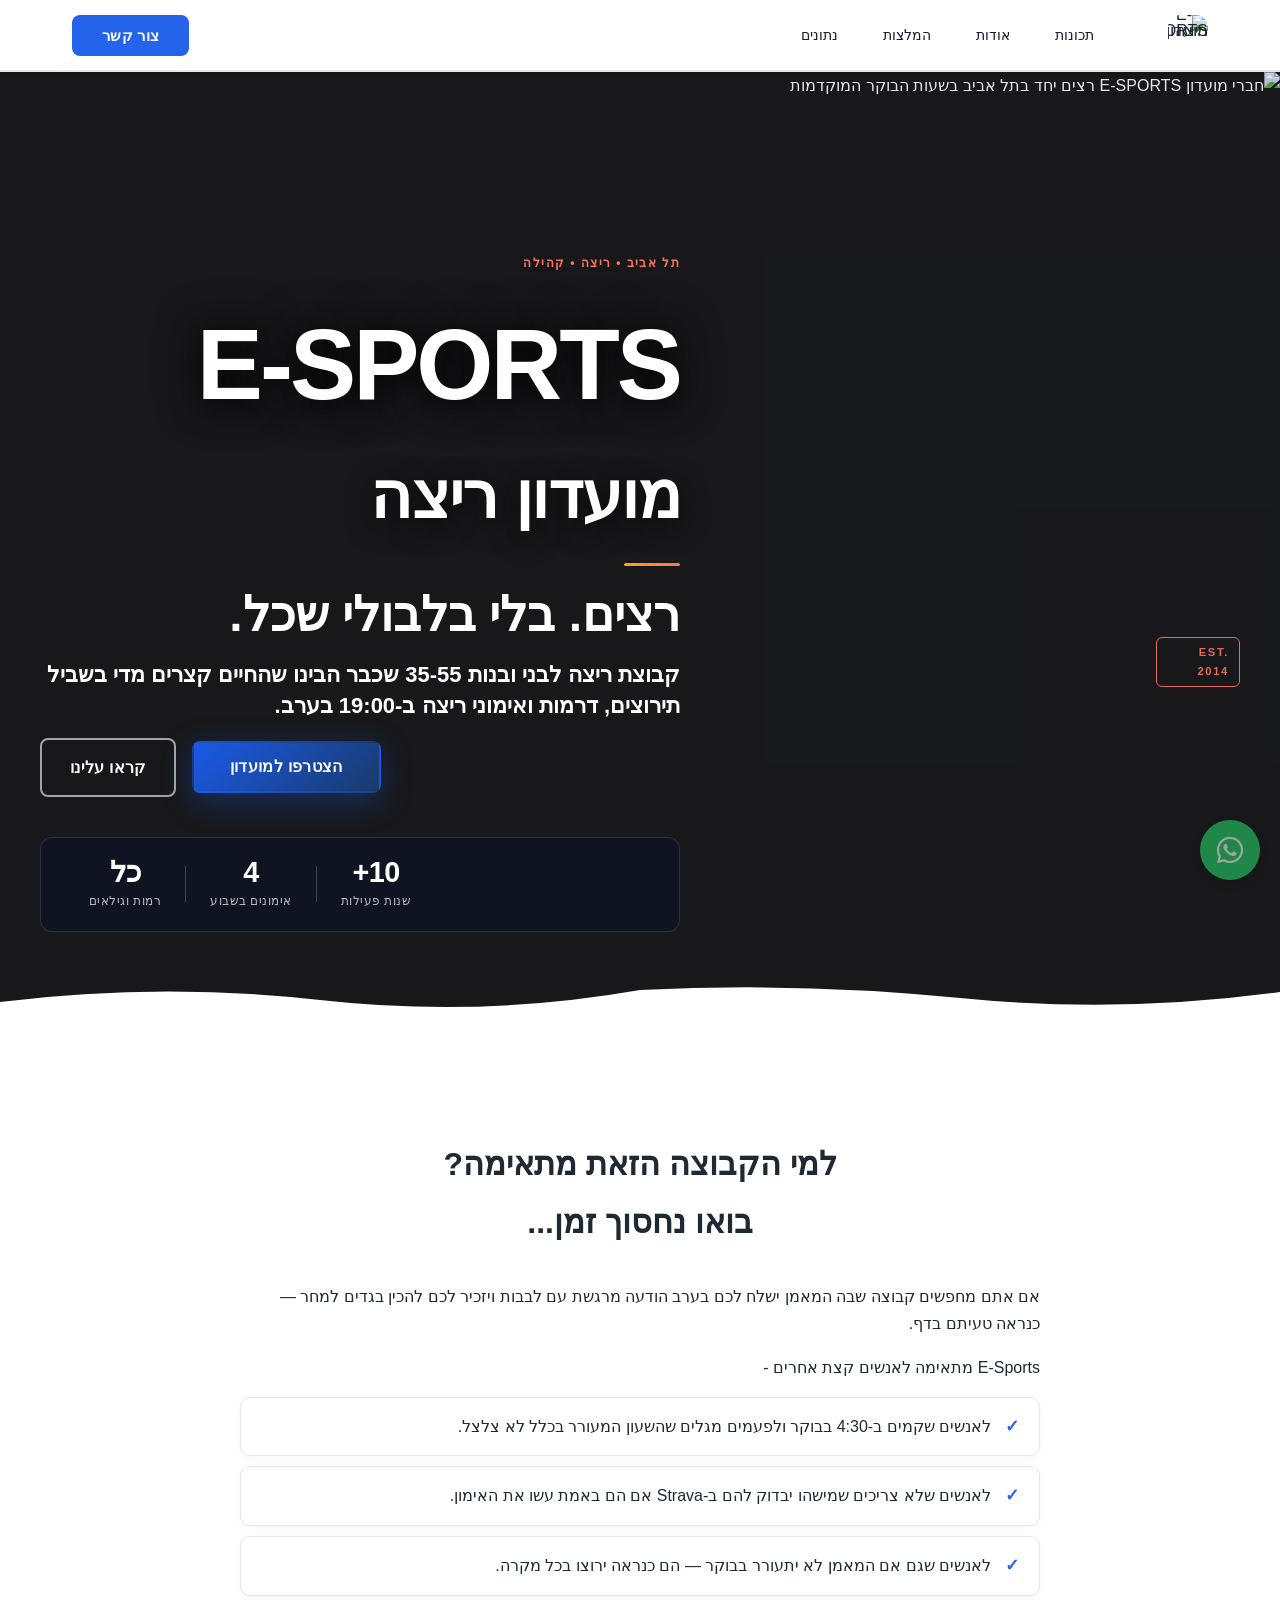
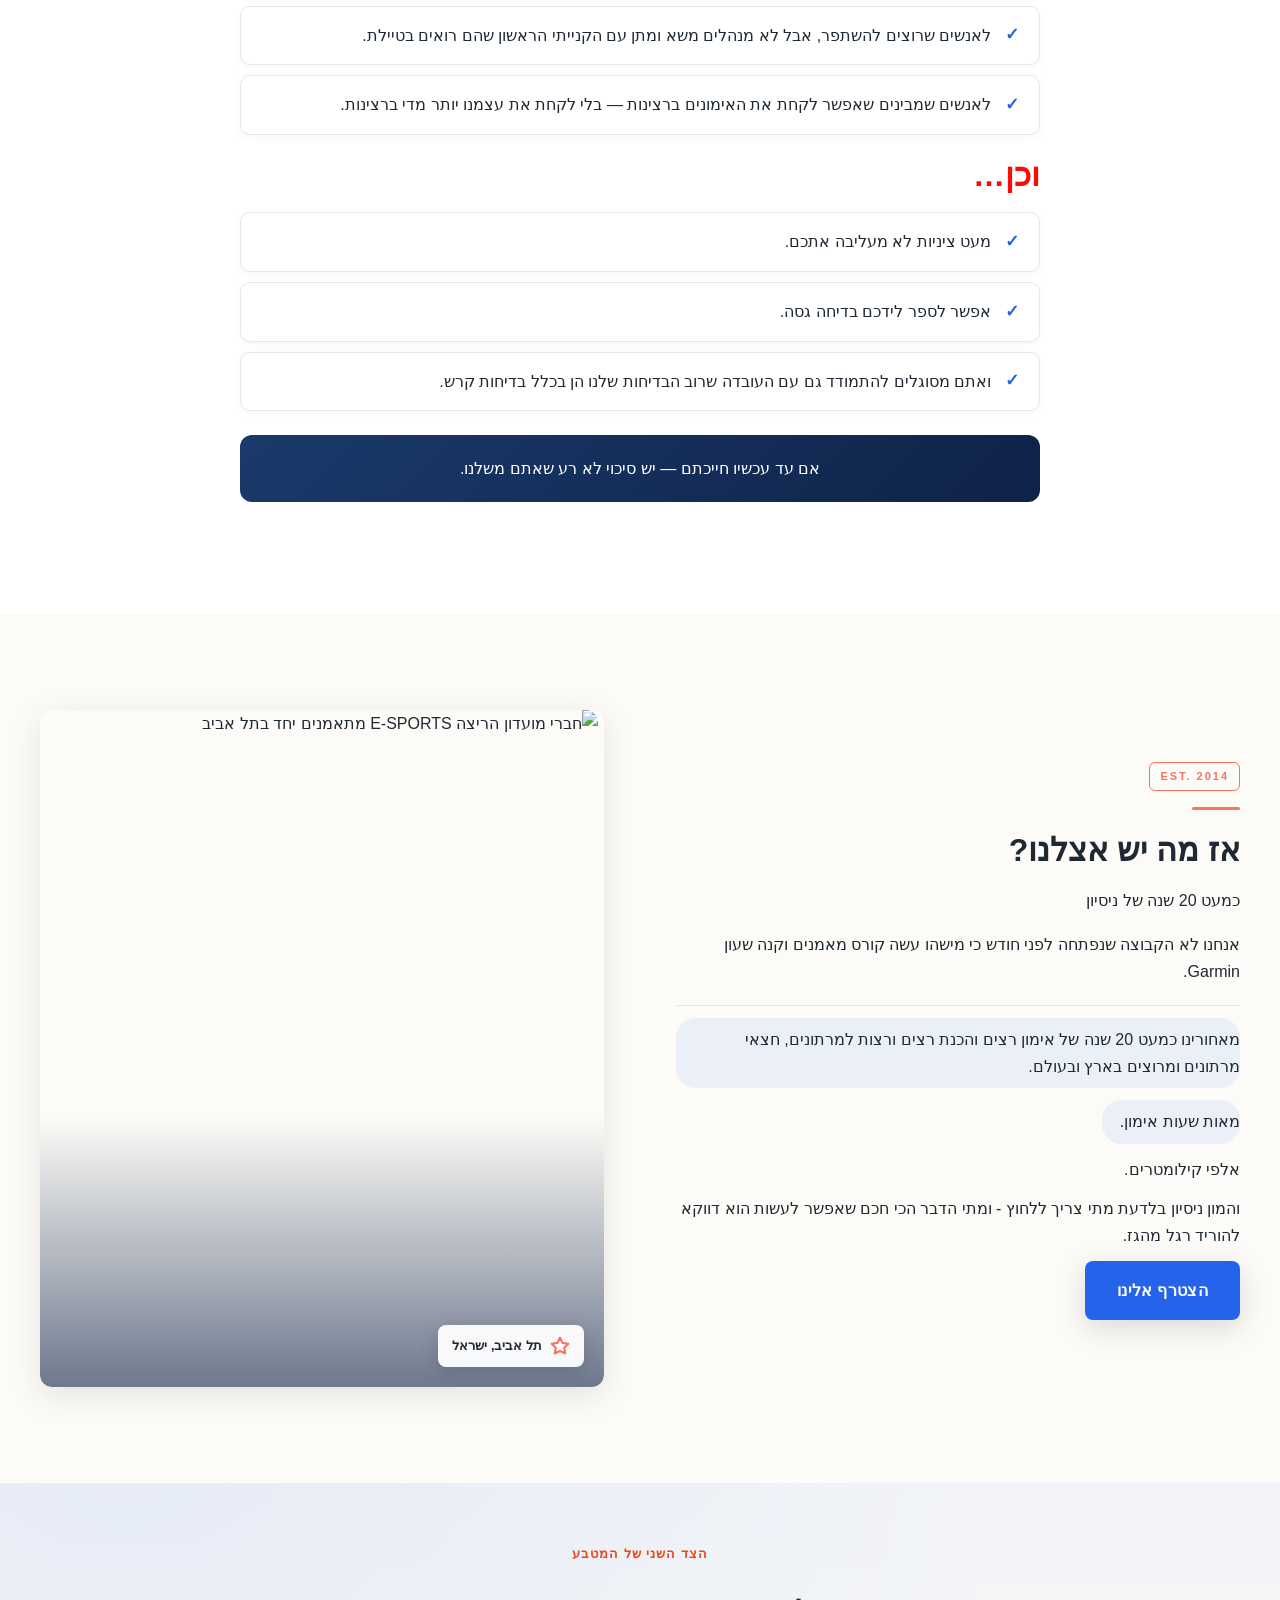
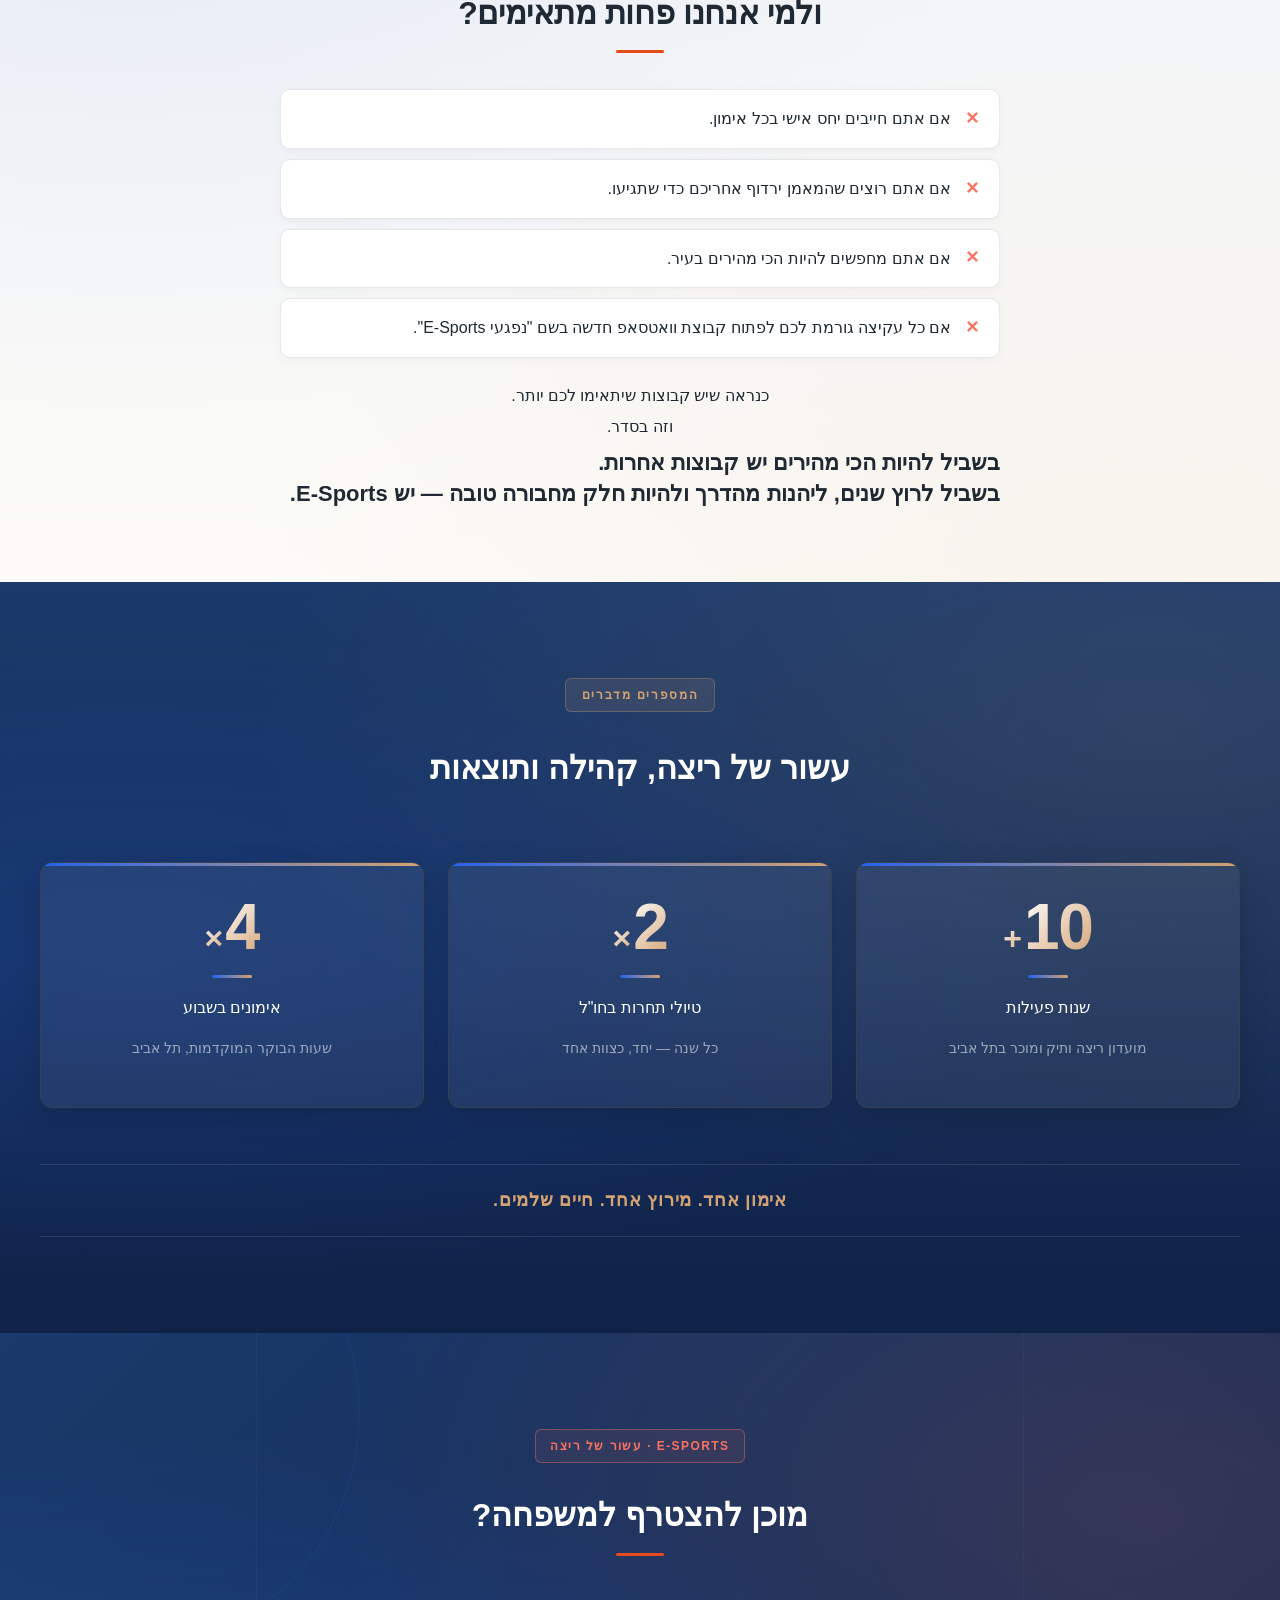
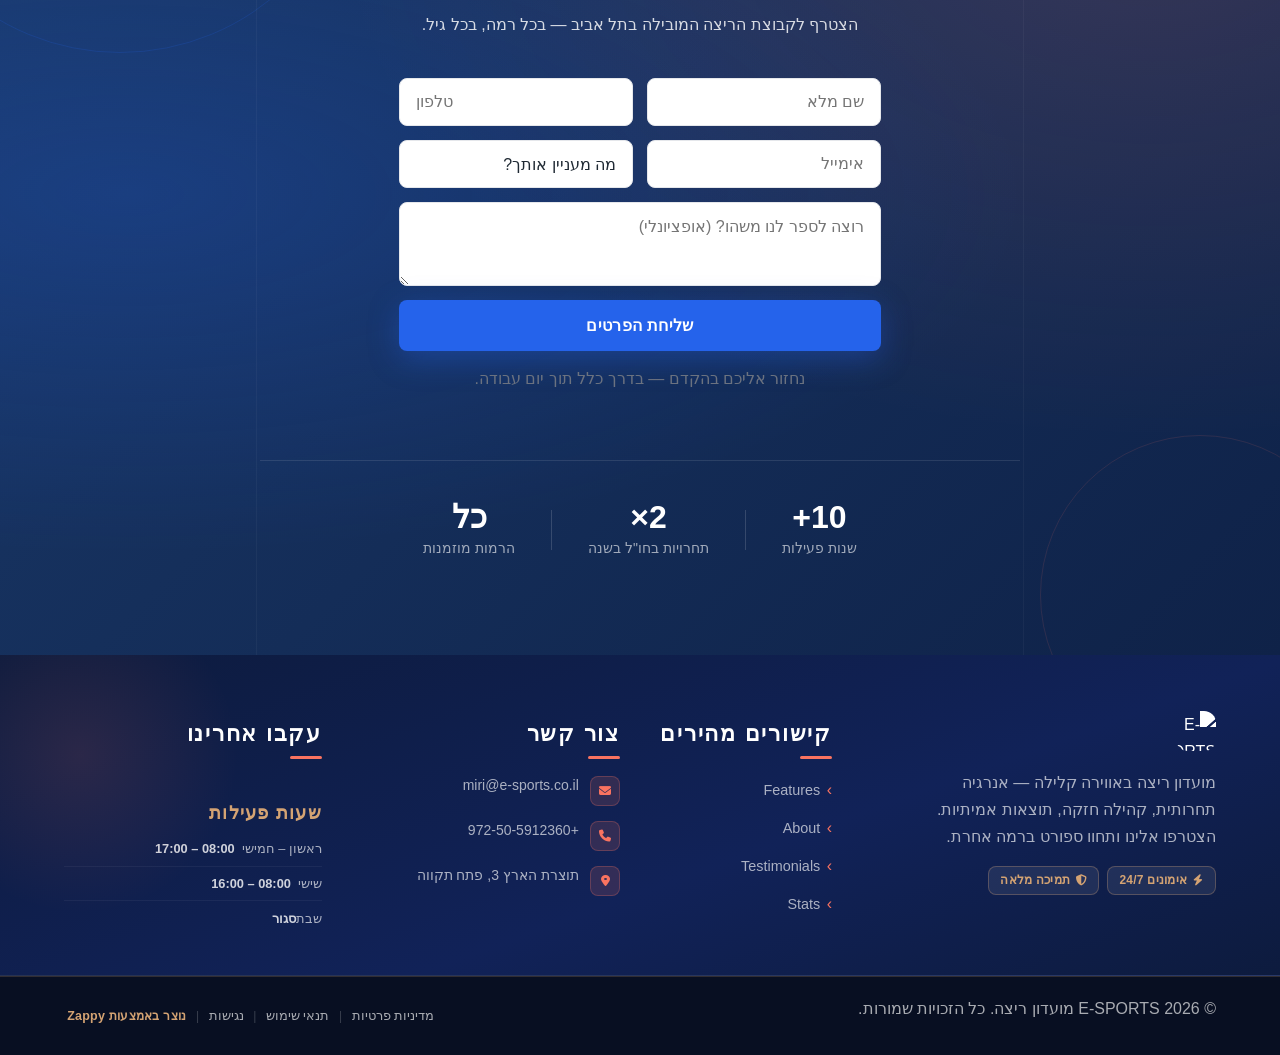
==== commit beca8d27: "Background sync: Progressive GitHub Sync" ====
--- a/index.html
+++ b/index.html
@@ -1515,10 +1515,24 @@
     <h2 class="index-cta-headline">מוכן להצטרף למשפחה?</h2>
     <div class="index-cta-accent-line" aria-hidden="true"></div>
     <p class="index-cta-subtext"><br>הצטרף לקבוצת הריצה המובילה בתל אביב — בכל רמה, בכל גיל.</p>
-    <div class="index-cta-actions">
-      <a href="#contact" class="index-cta-btn-primary" data-element-type="button" data-element-id="btn-1779807137682-8p7holulw" data-native-element="true" style="outline: none; border-color: rgb(26, 90, 232) !important; color: rgb(255, 255, 255) !important; background-color: rgb(26, 90, 232) !important; background-image: none !important;">הצטרף עכשיו</a>
-      
-    </div>
+    <div class="index-cta-actions"><form class="index-cta-form" id="lead-form" dir="rtl">
+  <div class="index-cta-form-row">
+    <input type="text" name="name" placeholder="שם מלא" required="" aria-label="שם מלא">
+    <input type="tel" name="phone" placeholder="טלפון" required="" aria-label="טלפון">
+  </div>
+  <div class="index-cta-form-row">
+    <input type="email" name="email" placeholder="אימייל" aria-label="אימייל">
+    <select name="interest" aria-label="תחום עניין">
+      <option value="" disabled="" selected="">מה מעניין אותך?</option>
+      <option value="הצטרפות למועדון">הצטרפות למועדון</option>
+      <option value="אימון ניסיון">אימון ניסיון</option>
+      <option value="מידע כללי">מידע כללי</option>
+    </select>
+  </div>
+  <textarea name="message" placeholder="רוצה לספר לנו משהו? (אופציונלי)" rows="3" aria-label="הודעה"></textarea>
+  <button type="submit" class="index-cta-btn-primary" data-element-type="button">שליחת הפרטים</button>
+  <p class="index-cta-form-note">נחזור אליכם בהקדם — בדרך כלל תוך יום עבודה.</p>
+</form></div>
     <div class="index-cta-stats">
       <div class="index-cta-stat">
         <span class="index-cta-stat-number">10+</span>
--- a/styles.css
+++ b/styles.css
@@ -5415,6 +5415,76 @@
   font-weight: 600;
   font-size: 1.08rem;
   color: var(--text-dark);
+}
+
+.index-cta-section .index-cta-form {
+  max-width: 560px;
+  margin: 24px auto 0;
+  width: 100%;
+  display: flex;
+  flex-direction: column;
+  gap: 14px;
+}
+
+.index-cta-section .index-cta-form-row {
+  display: flex;
+  gap: 14px;
+  width: 100%;
+}
+
+.index-cta-section .index-cta-form-row > * {
+  flex: 1;
+}
+
+.index-cta-section .index-cta-form input,
+.index-cta-section .index-cta-form select,
+.index-cta-section .index-cta-form textarea {
+  width: 100%;
+  padding: 14px 16px;
+  font-size: 1rem;
+  font-family: inherit;
+  color: var(--text-dark);
+  background: #ffffff;
+  border: 1px solid var(--border-light);
+  border-radius: 8px;
+  box-sizing: border-box;
+  transition: all 0.2s ease;
+}
+
+.index-cta-section .index-cta-form input:focus,
+.index-cta-section .index-cta-form select:focus,
+.index-cta-section .index-cta-form textarea:focus {
+  outline: none;
+  border-color: var(--primary-color, var(--primary, #2563EB));
+  box-shadow: 0 0 0 3px rgba(37, 99, 235, 0.15);
+}
+
+.index-cta-section .index-cta-form textarea {
+  resize: vertical;
+  min-height: 80px;
+}
+
+.index-cta-section .index-cta-form select {
+  appearance: none;
+  cursor: pointer;
+}
+
+.index-cta-section .index-cta-form .index-cta-btn-primary {
+  width: 100%;
+}
+
+.index-cta-section .index-cta-form-note {
+  font-size: 0.85rem;
+  color: var(--text-muted);
+  margin: 0;
+  text-align: center;
+}
+
+@media (max-width: 640px) {
+.index-cta-section .index-cta-form-row {
+  flex-direction: column;
+  gap: 14px;
+}
 }
 /* mobile-submenu-overflow-fix */
 @media (max-width: 768px) {
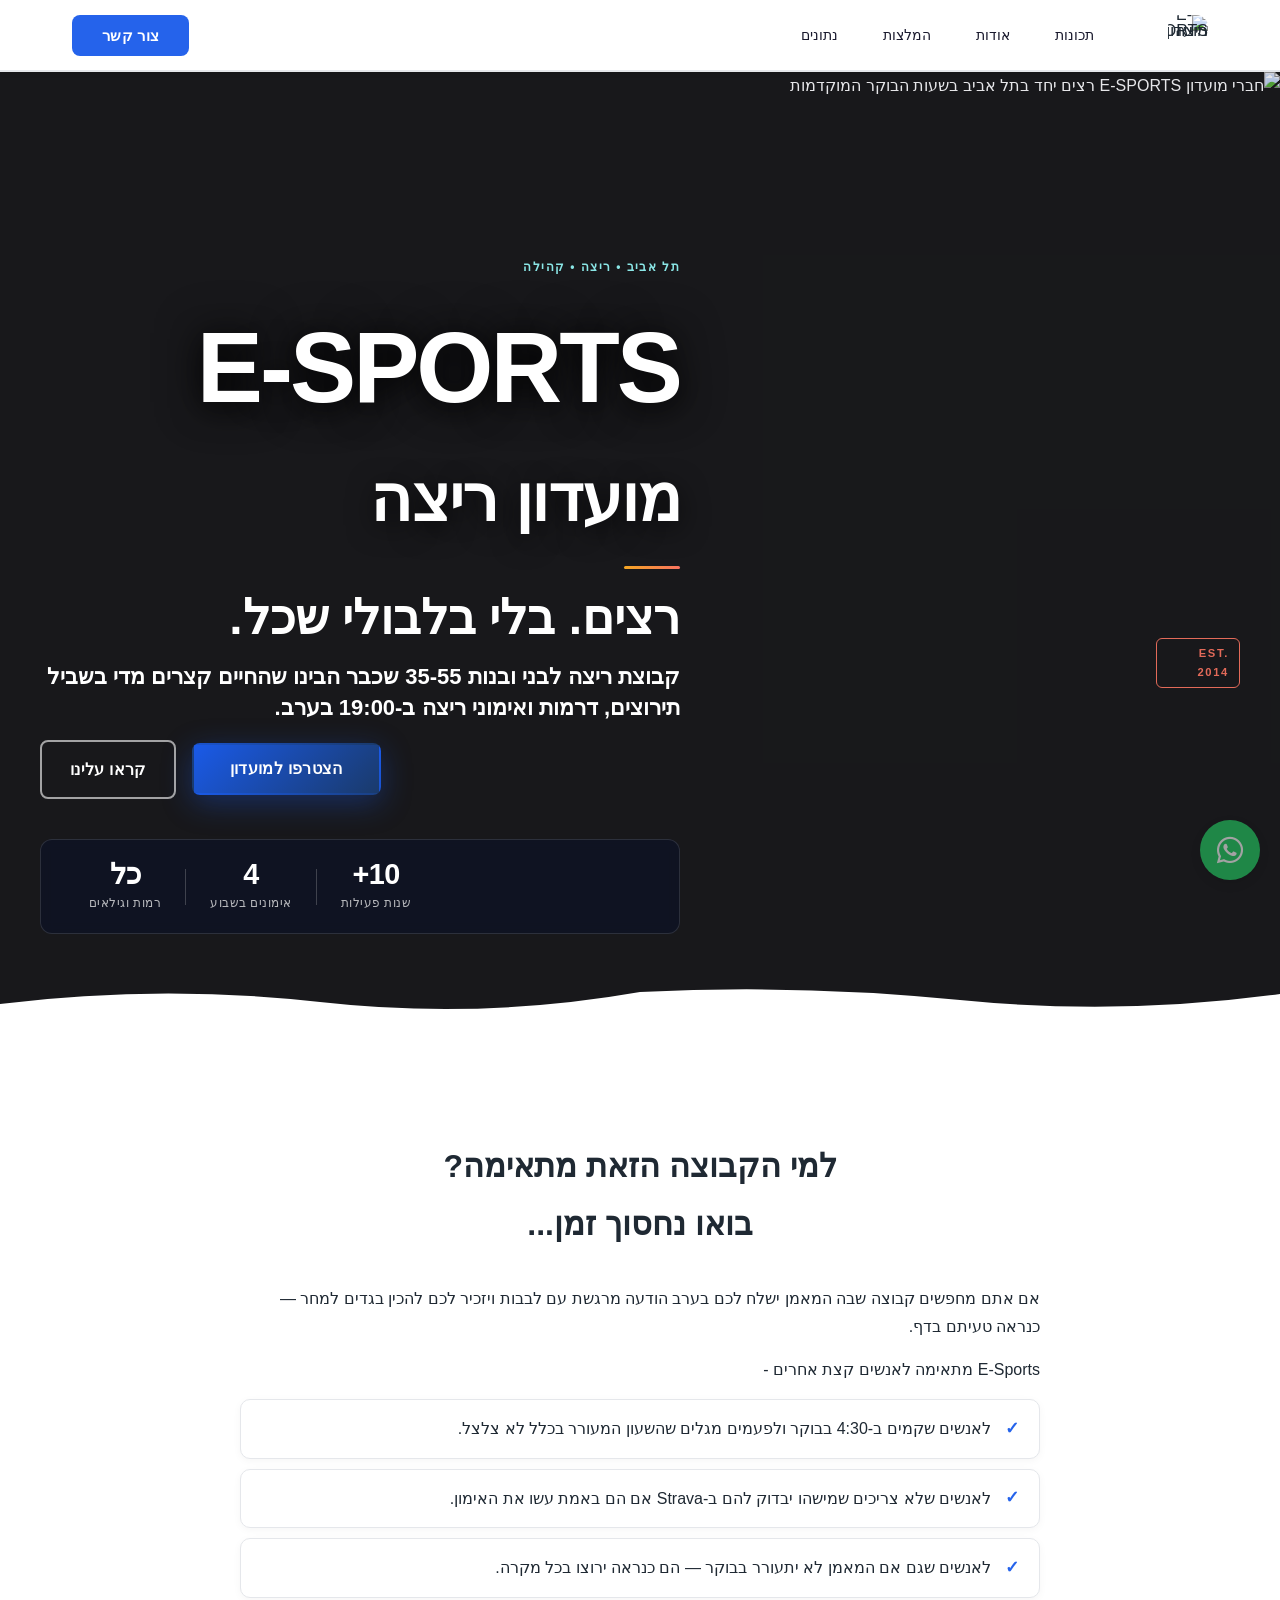
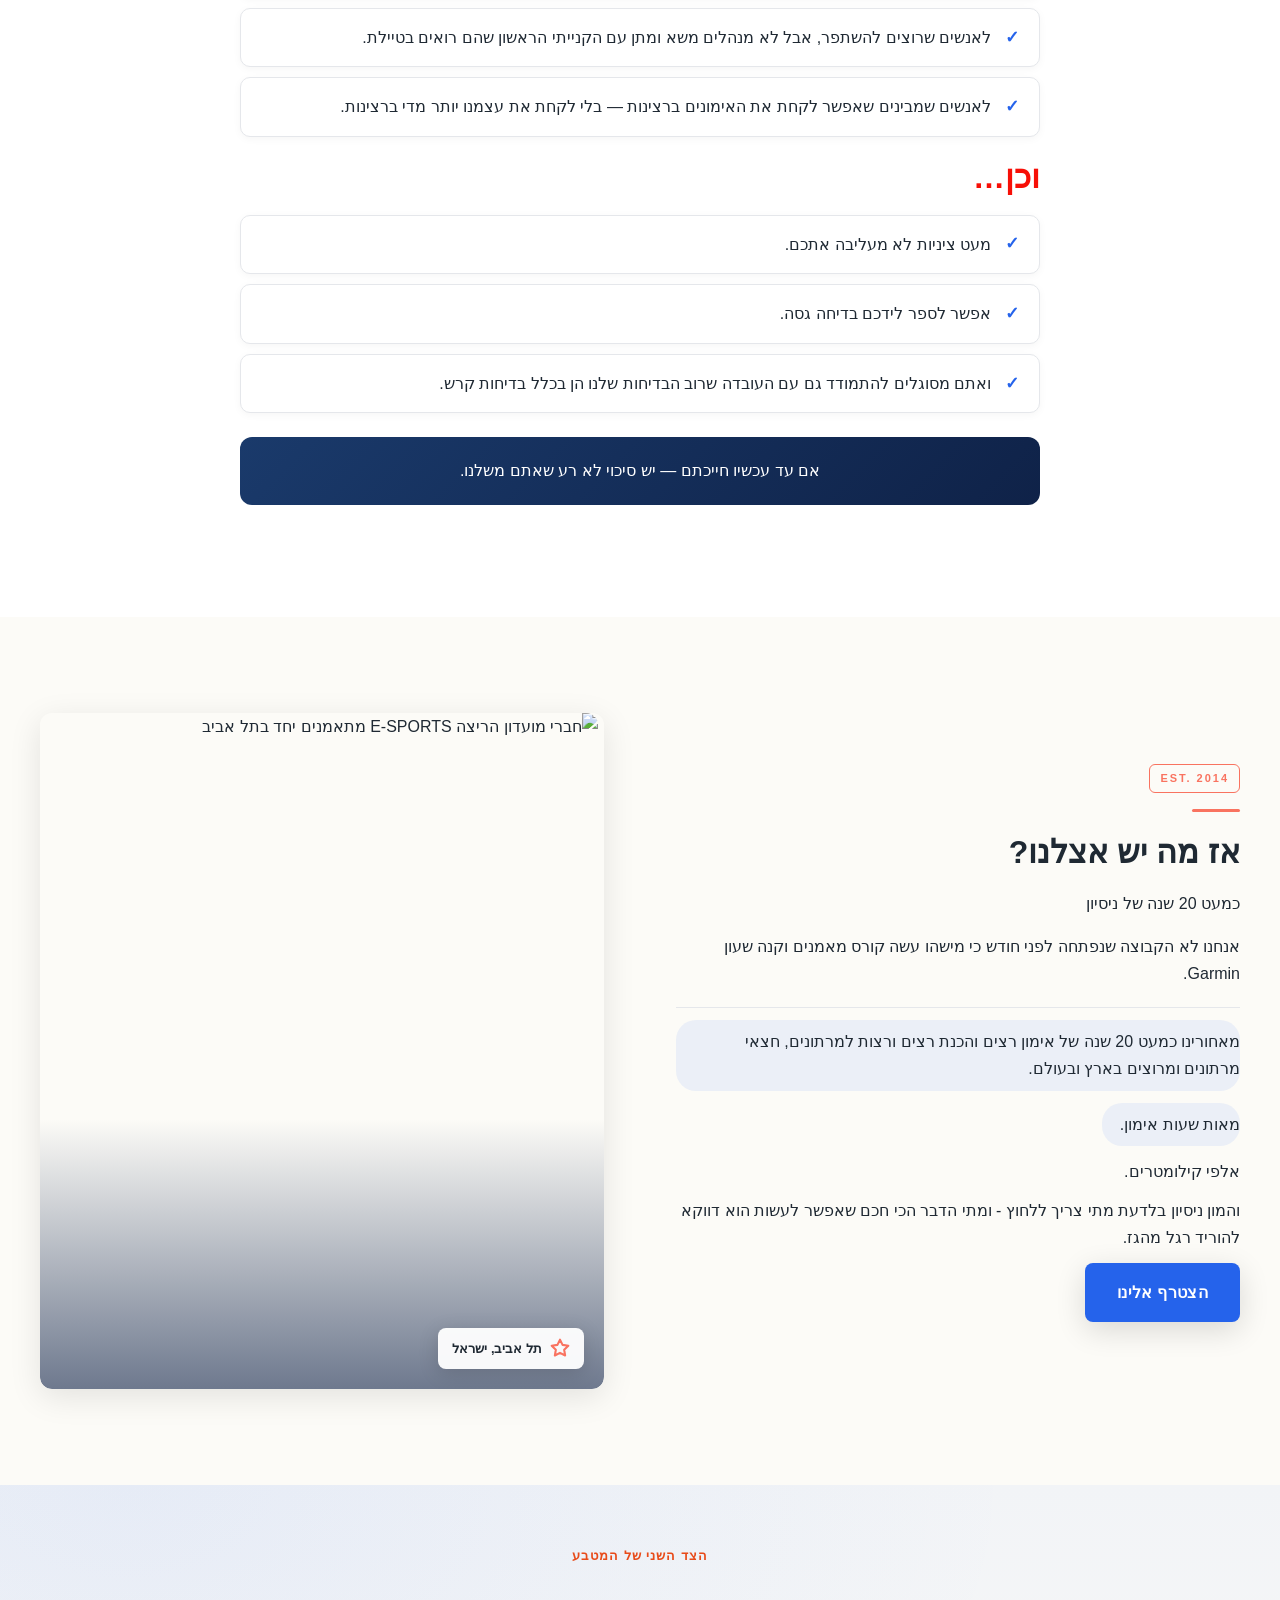
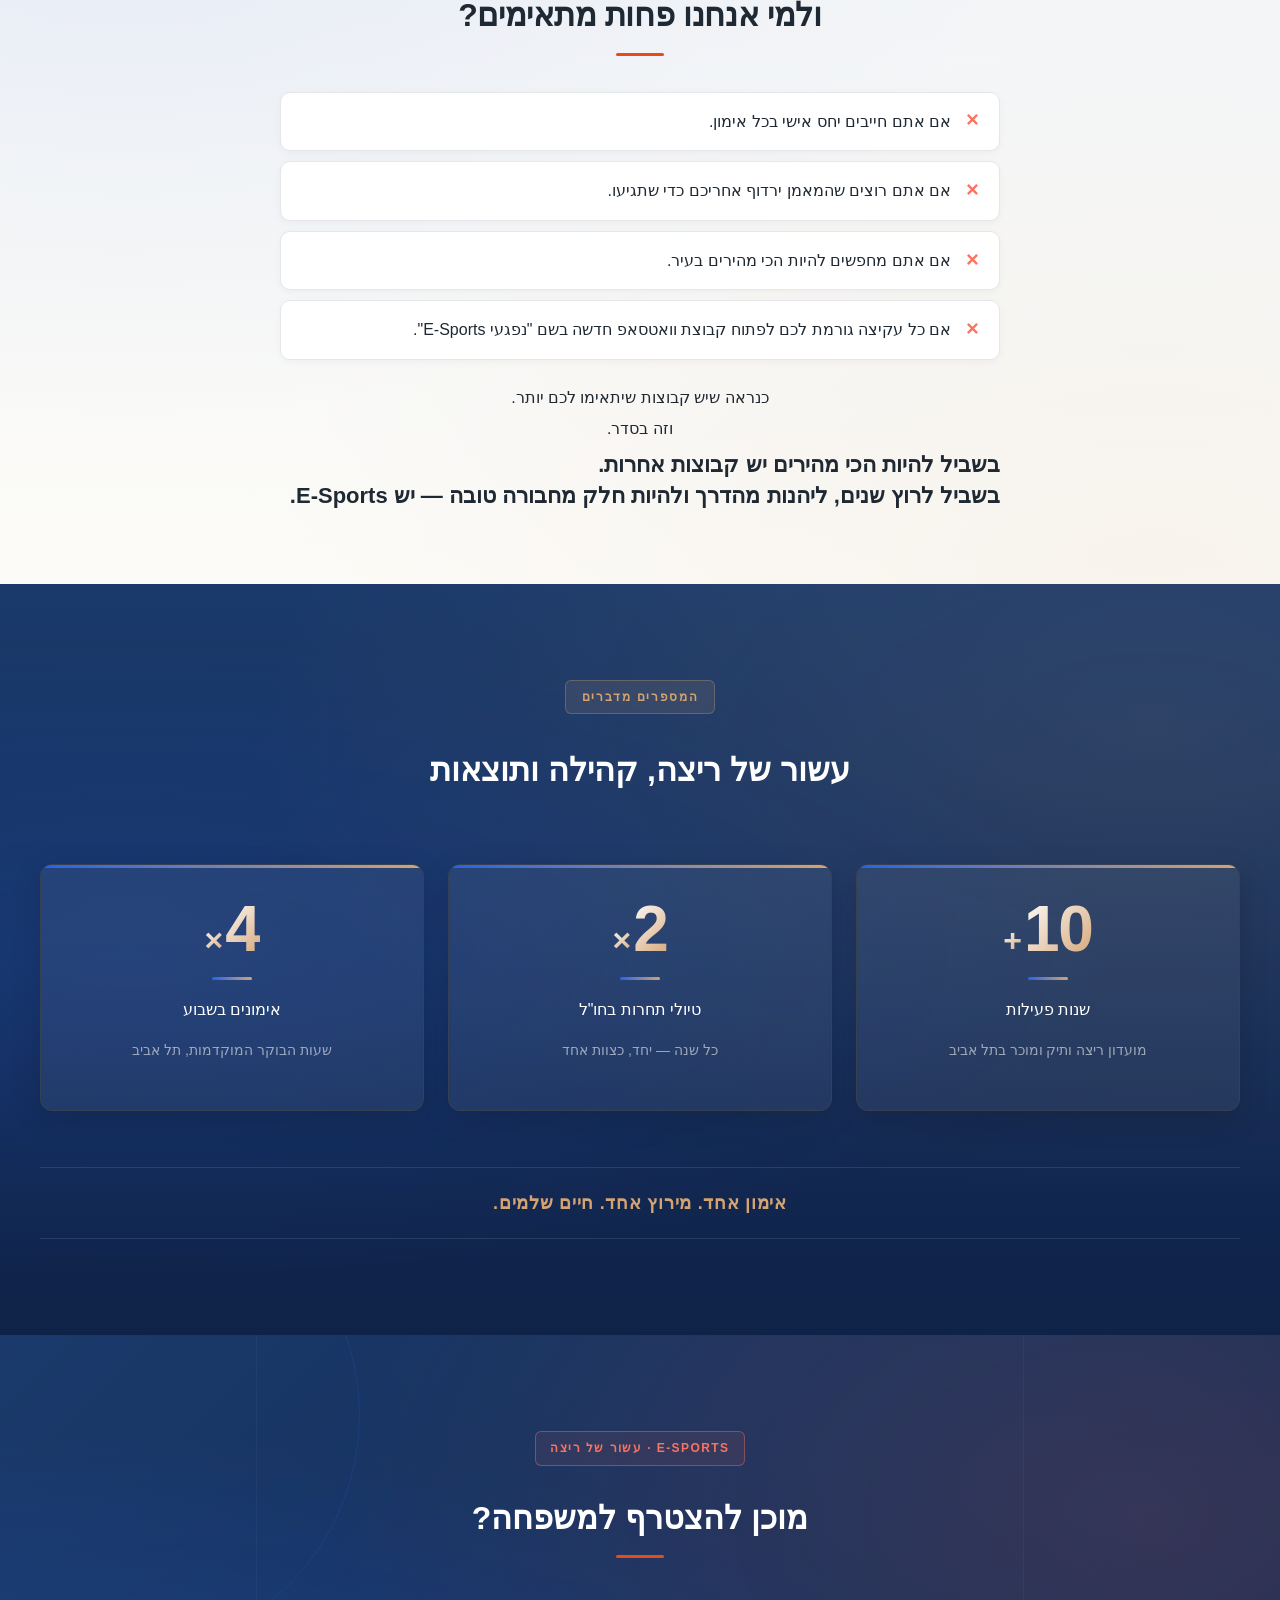
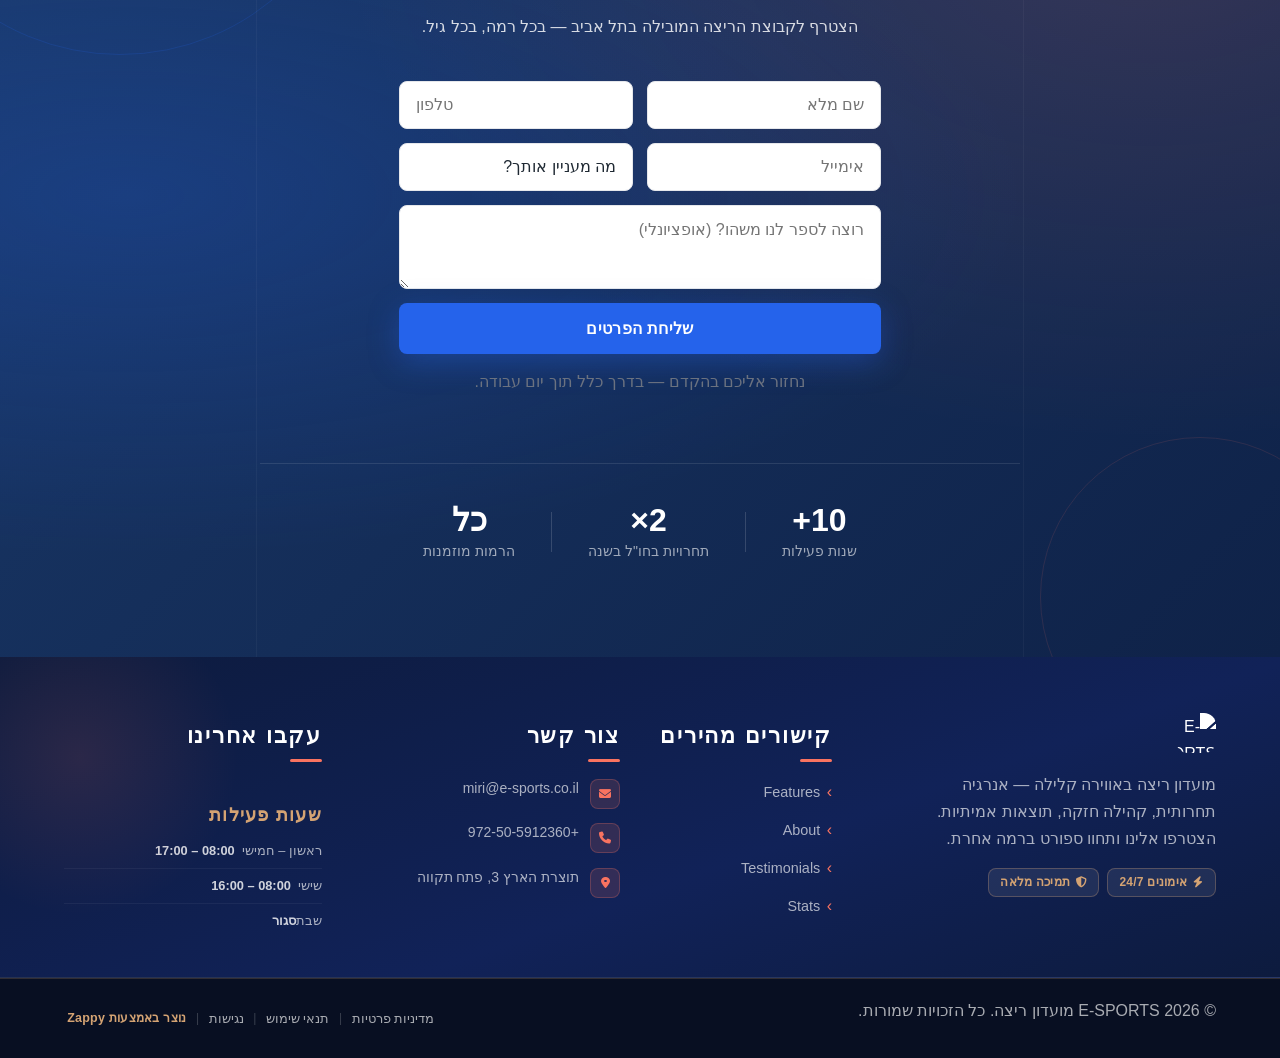
==== commit c4775d40: "Incremental sync: 1 page(s) — update_text" ====
--- a/index.html
+++ b/index.html
@@ -1330,7 +1330,7 @@
     <section data-band-index="0" id="hero" class="index-hero-section" data-layout-spec="בית-hero" dir="rtl" data-hero-type="fullscreen-scrim" style="position: relative; overflow: hidden" data-zappy-bg-color="" data-zappy-bg-overlay-color="#0a1228" data-zappy-bg-overlay-opacity="10" data-zappy-bg-video-type="" data-zappy-bg-video-url="">
   <!-- Background Image -->
   <div class="index-hero-bg">
-    <div data-zappy-zoom-wrapper="true" data-element-id="img-1779806703002-3b5u1m20v" data-element-type="image" data-zappy-zoom-wrapper-width-mode="full" style="position: absolute; top: 0px !important; left: 0px !important; width: 100%; height: 100%; max-width: none; margin-left: 0px !important; margin-right: 0px !important; z-index: 1 !important; overflow: hidden; inset: 0; max-height: none" data-zappy-zoom-clip="true" data-zappy-wrapper-margins-applied="true" data-zappy-zoom-wrapper-width="1213px" data-zappy-zoom-wrapper-height="763px" data-zappy-zoom-wrapper-align="center"><img loading="eager" fetchpriority="high" data-hero-bg="true" data-placeholder="index-hero-image-1" data-context="Dramatic early morning running scene in Tel Aviv, a group of energetic runners on a city promenade or park path at sunrise, warm golden light, motion blur suggesting speed, community atmosphere, diverse ages and fitness levels running together, cinematic wide-angle shot, vibrant and inspiring sports photography" width="1200" height="700" src="/assets/site-index-hero-image-1-1779807296117-ikqz61.webp?v=1779807299263" alt="חברי מועדון E-SPORTS רצים יחד בתל אביב בשעות הבוקר המוקדמות" data-hero-background="true" data-element-type="image" data-element-id="img-1779806703002-3b5u1m20v" style="width: 100%; height: 100%; object-fit: cover; object-position: 39% 57%; margin: 0; position: absolute; max-width: none; max-height: none; display: block !important; inset: 0" data-zappy-zoom="1" data-zappy-original-width="1213.3333740234375" data-zappy-original-height="762.8125" data-zappy-object-position="39% 57%" data-zappy-hero-img-base-opacity="1" data-zappy-hero-img-base-blend="normal" decoding="async"></div>
+    <div data-zappy-zoom-wrapper="true" data-element-id="img-1779806703002-3b5u1m20v" data-element-type="image" data-zappy-zoom-wrapper-width-mode="full" style="position: absolute !important; top: 0px !important; left: 0px !important; width: 100% !important; height: 100% !important; max-width: none !important; margin-left: 0px !important; margin-right: 0px !important; z-index: 1 !important; overflow: hidden !important;" data-zappy-zoom-clip="true" data-zappy-wrapper-margins-applied="true" data-zappy-zoom-wrapper-width="1213px" data-zappy-zoom-wrapper-height="763px" data-zappy-zoom-wrapper-align="center"><img loading="eager" fetchpriority="high" data-hero-bg="true" data-placeholder="index-hero-image-1" data-context="Dramatic early morning running scene in Tel Aviv, a group of energetic runners on a city promenade or park path at sunrise, warm golden light, motion blur suggesting speed, community atmosphere, diverse ages and fitness levels running together, cinematic wide-angle shot, vibrant and inspiring sports photography" width="1200" height="700" src="/assets/site-index-hero-image-1-1779807296117-ikqz61.webp?v=1779807299263" alt="חברי מועדון E-SPORTS רצים יחד בתל אביב בשעות הבוקר המוקדמות" data-hero-background="true" data-element-type="image" data-element-id="img-1779806703002-3b5u1m20v" style="width: 100% !important; height: 100% !important; object-fit: cover !important; object-position: 39% 57% !important; margin: 0px !important; position: absolute !important; left: 0% !important; top: 0% !important; max-width: none !important; max-height: none !important; display: block !important;" data-zappy-zoom="1" data-zappy-original-width="1213.3333740234375" data-zappy-original-height="762.8125" data-zappy-object-position="39% 57%" data-zappy-hero-img-base-opacity="1" data-zappy-hero-img-base-blend="normal" decoding="async"></div>
   </div>
 
   <!-- Scrim Overlay -->
@@ -1344,22 +1344,19 @@
     <div class="index-hero-content">
 
       <!-- Accent label -->
-      <p><span class="index-hero-label">תל אביב • ריצה • קהילה</span>
-
-      
-      </p><!-- Headline --><h1 class="index-hero-headline">E-SPORTS<br><span class="index-hero-headline-sub">מועדון ריצה</span></h1>
+      <h2><span class="index-hero-label" style=""><span style="color: #8ae6e6 !important">תל אביב • ריצה • קהילה</span></span></h2><!-- Headline --><h1 class="index-hero-headline" style="">E-SPORTS<br><span class="index-hero-headline-sub">מועדון ריצה</span></h1>
 
       <!-- Orange accent line -->
       <div class="index-hero-accent-line" aria-hidden="true"></div>
 
       <!-- Subheading -->
-      <h3 class="index-hero-subheading"></h3><h1><span style="color: #ffffff !important">רצים. בלי בלבולי שכל.</span></h1>
+      <h3 class="index-hero-subheading" style=""></h3><h1 style="color: rgb(255, 255, 255) !important;"><span style="color: #ffffff !important">רצים. בלי בלבולי שכל.</span></h1>
 
       <!-- Supporting copy -->
-      <h3><span style="color: #ffffff !important">קבוצת ריצה לבני ובנות 35-55 שכבר הבינו שהחיים קצרים מדי בשביל תירוצים, דרמות ואימוני ריצה ב-19:00 בערב.</span></h3>
+      <h3 style="color: rgb(255, 255, 255) !important;"><span style="color: #ffffff !important">קבוצת ריצה לבני ובנות 35-55 שכבר הבינו שהחיים קצרים מדי בשביל תירוצים, דרמות ואימוני ריצה ב-19:00 בערב.</span></h3>
 
       <!-- CTAs -->
-      <div class="index-hero-ctas">
+      <div class="index-hero-ctas" style="">
         <a href="#cta" class="index-hero-btn-primary btn btn-primary" data-element-type="button" data-element-id="btn-1779806702997-2exzmm8yg" data-native-element="true" style="outline: none; border-color: transparent !important; color: rgb(255, 255, 255) !important; background-color: transparent !important; background-image: linear-gradient(135deg, rgb(26, 90, 232), rgb(26, 58, 107)) !important;">הצטרפו למועדון</a>
         <a href="#about" class="index-hero-btn-secondary" data-element-type="button" data-element-id="btn-1779806702997-bdbkp85x0" data-native-element="true" style="outline: none;">קראו עלינו</a>
       </div>
@@ -1371,13 +1368,13 @@
           <span class="index-hero-stat-label">שנות פעילות</span>
         </div>
         <div class="index-hero-stat-divider" aria-hidden="true"></div>
-        <div class="index-hero-stat">
-          <span class="index-hero-stat-number">4</span>
+        <div class="index-hero-stat" style="">
+          <span class="index-hero-stat-number" style="">4</span>
           <span class="index-hero-stat-label">אימונים בשבוע</span>
         </div>
         <div class="index-hero-stat-divider" aria-hidden="true"></div>
         <div class="index-hero-stat">
-          <span class="index-hero-stat-number">כל</span>
+          <span class="index-hero-stat-number" style="">כל</span>
           <span class="index-hero-stat-label">רמות וגילאים</span>
         </div>
       </div>
@@ -1395,12 +1392,12 @@
 
 <section data-band-index="1" id="features" class="index-features-section" dir="rtl" data-layout-spec="בית-features">
   <div class="index-features-container"><div class="index-features-header">
-  <h3></h3><h2>למי הקבוצה הזאת מתאימה?</h2>
-  <h2 class="index-features-title">בואו נחסוך זמן...</h2>
+  <h3 style=""></h3><h2>למי הקבוצה הזאת מתאימה?</h2>
+  <h2 class="index-features-title" style="">בואו נחסוך זמן...</h2>
 </div>
 <div class="index-features-body">
-  <p class="index-features-intro">אם אתם מחפשים קבוצה שבה המאמן ישלח לכם בערב הודעה מרגשת עם לבבות ויזכיר לכם להכין בגדים למחר — כנראה טעיתם בדף.</p>
-  <p class="index-features-intro">E-Sports מתאימה לאנשים קצת אחרים -&nbsp;</p>
+  <p class="index-features-intro" style="">אם אתם מחפשים קבוצה שבה המאמן ישלח לכם בערב הודעה מרגשת עם לבבות ויזכיר לכם להכין בגדים למחר — כנראה טעיתם בדף.</p>
+  <p class="index-features-intro" style="">E-Sports מתאימה לאנשים קצת אחרים -&nbsp;</p>
   <ul class="index-features-list">
     <li data-grid-item-index="0">לאנשים שקמים ב-4:30 בבוקר ולפעמים מגלים שהשעון המעורר בכלל לא צלצל.</li>
     <li data-grid-item-index="1">לאנשים שלא צריכים שמישהו יבדוק להם ב-Strava אם הם באמת עשו את האימון.</li>
@@ -1453,7 +1450,7 @@
 
 <section data-band-index="3" id="testimonials" class="index-testimonials-section" dir="rtl" data-layout-spec="בית-testimonials">
   <div class="index-testimonials-container"><div class="index-testimonials-header">
-  <p><span class="index-testimonials-label">הצד השני של המטבע</span>
+  <p><span class="index-testimonials-label" style="">הצד השני של המטבע</span>
   </p><h2 class="index-testimonials-title">ולמי אנחנו פחות מתאימים?</h2>
   <div class="index-testimonials-accent-line" aria-hidden="true"></div>
 </div>
@@ -1514,7 +1511,7 @@
     <div class="index-cta-badge" aria-hidden="true">E-SPORTS · עשור של ריצה</div>
     <h2 class="index-cta-headline">מוכן להצטרף למשפחה?</h2>
     <div class="index-cta-accent-line" aria-hidden="true"></div>
-    <p class="index-cta-subtext"><br>הצטרף לקבוצת הריצה המובילה בתל אביב — בכל רמה, בכל גיל.</p>
+    <p class="index-cta-subtext" style=""><br>הצטרף לקבוצת הריצה המובילה בתל אביב — בכל רמה, בכל גיל.</p>
     <div class="index-cta-actions"><form class="index-cta-form" id="lead-form" dir="rtl">
   <div class="index-cta-form-row">
     <input type="text" name="name" placeholder="שם מלא" required="" aria-label="שם מלא">
@@ -1560,9 +1557,9 @@
       <!-- Column 1: Company Info -->
       <div class="footer-col footer-brand">
         <img src="/assets/e-sports-sports-fitness-logo.webp" alt="E-SPORTS מועדון ריצה" class="logo" data-element-type="image" data-element-id="img-1779803076007-qp5e2t7we" data-zappy-footer-image="true" decoding="async" width="35" height="35">
-        <p class="footer-tagline">מועדון ריצה באווירה קלילה — אנרגיה תחרותית, קהילה חזקה, תוצאות אמיתיות. הצטרפו אלינו ותחוו ספורט ברמה אחרת.</p>
+        <p class="footer-tagline" style="">מועדון ריצה באווירה קלילה — אנרגיה תחרותית, קהילה חזקה, תוצאות אמיתיות. הצטרפו אלינו ותחוו ספורט ברמה אחרת.</p>
         <div class="footer-badges">
-          <span class="badge"><i class="fas fa-bolt" style="cursor: pointer;"></i> אימונים 24/7</span>
+          <span class="badge" style=""><i class="fas fa-bolt" style="cursor: pointer;"></i> אימונים 24/7</span>
           <span class="badge"><i class="fas fa-shield-alt"></i> תמיכה מלאה</span>
         </div>
       </div>
@@ -1606,8 +1603,8 @@
         <div class="footer-hours">
           <h4 class="hours-heading">שעות פעילות</h4>
           <ul class="hours-list">
-            <li><a href="/"><span>ראשון – חמישי&nbsp;&nbsp;</span><span>08:00 – 17:00</span></a></li>
-            <li><a href="/"><span>שישי&nbsp;&nbsp;</span><span>08:00 – 16:00</span></a></li>
+            <li><a href="/" style=""><span>ראשון – חמישי&nbsp;&nbsp;</span><span>08:00 – 17:00</span></a></li>
+            <li><a href="/" style=""><span>שישי&nbsp;&nbsp;</span><span>08:00 – 16:00</span></a></li>
             <li><a href="/"><span>שבת</span><span>סגור</span></a></li>
           </ul>
         </div>
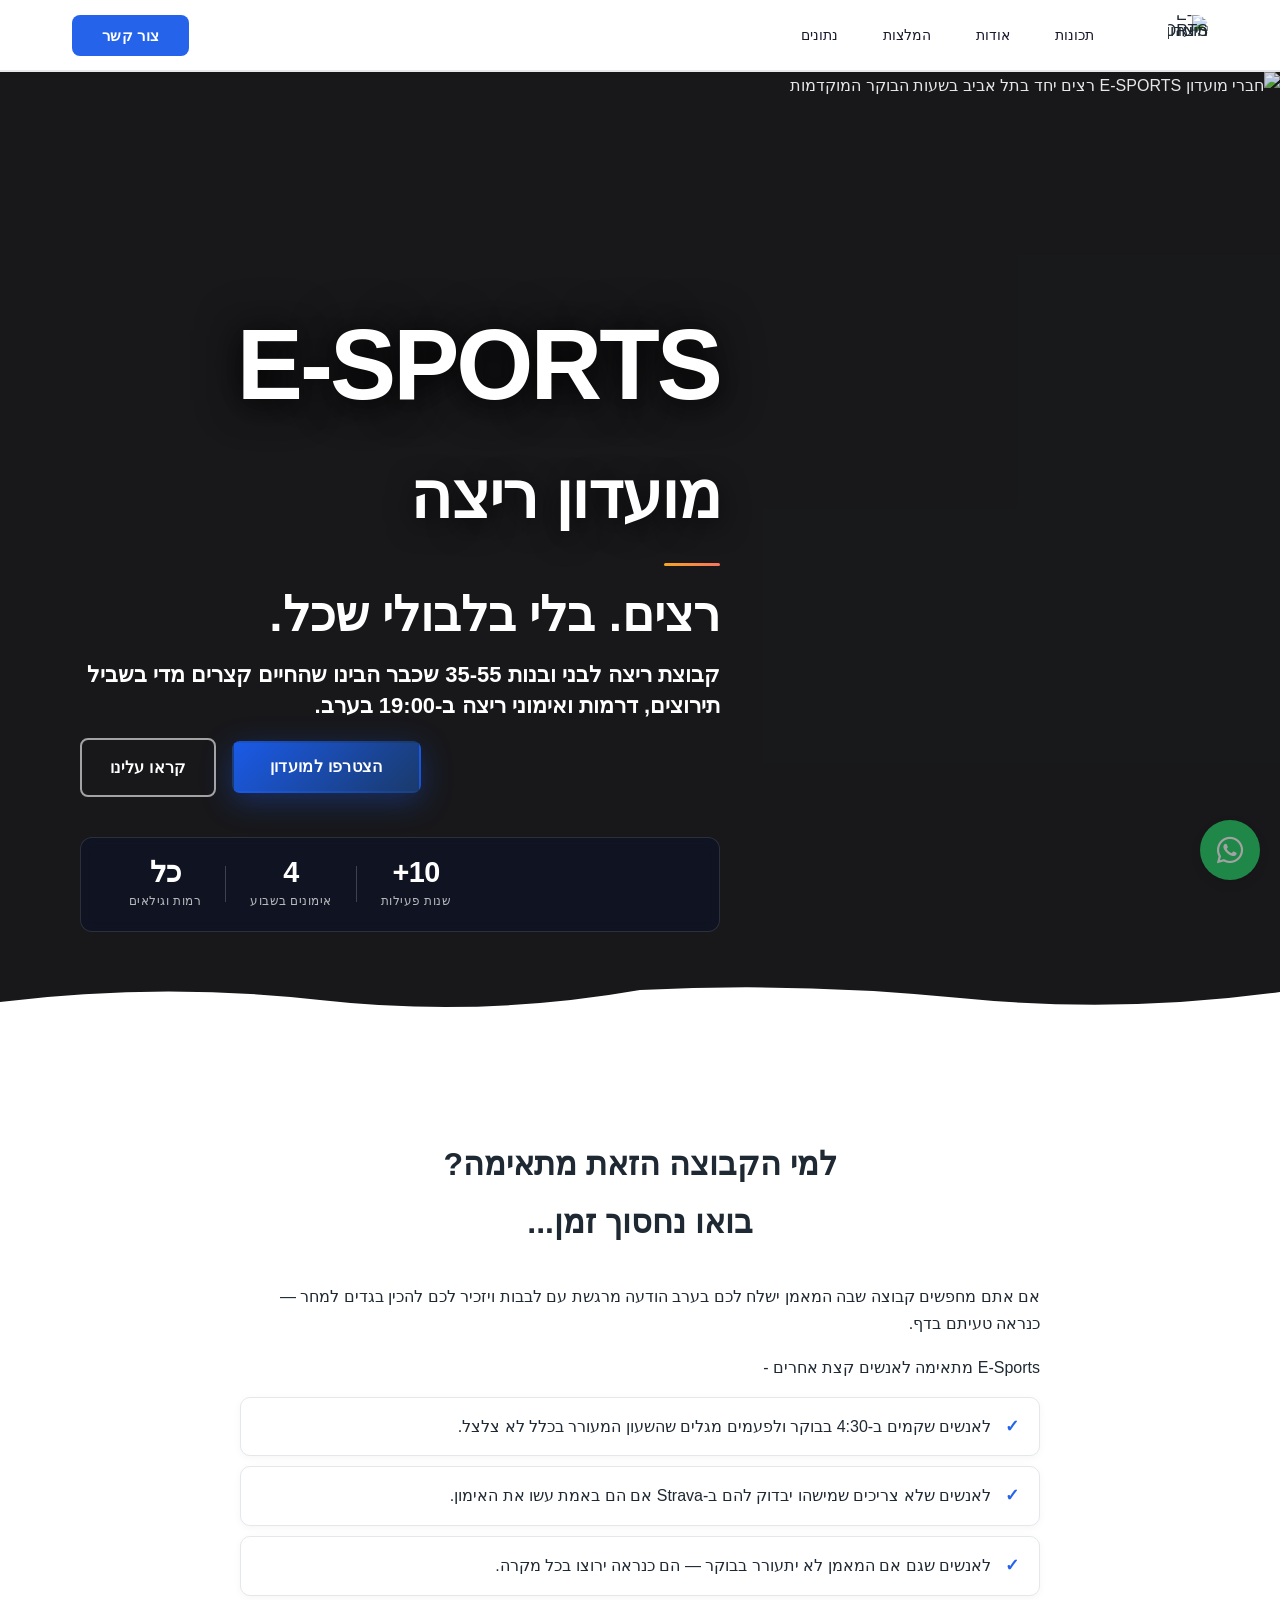
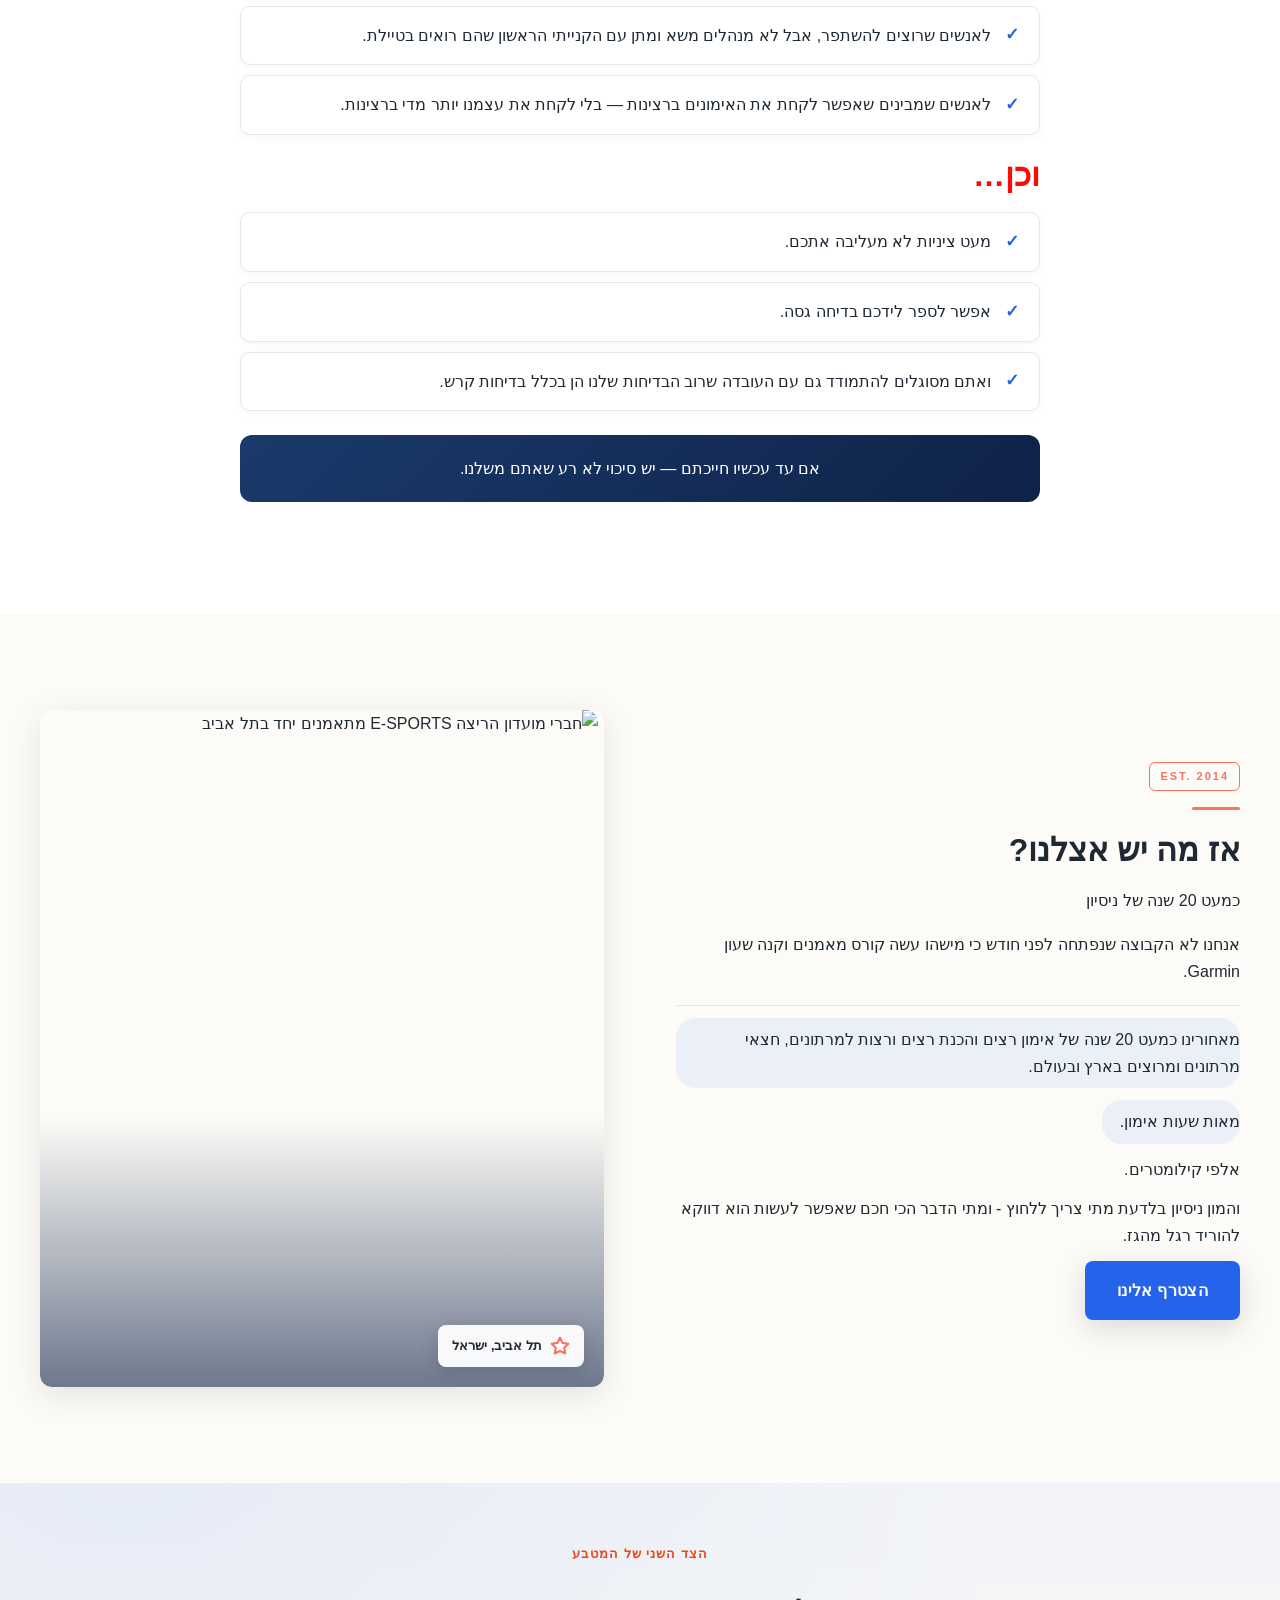
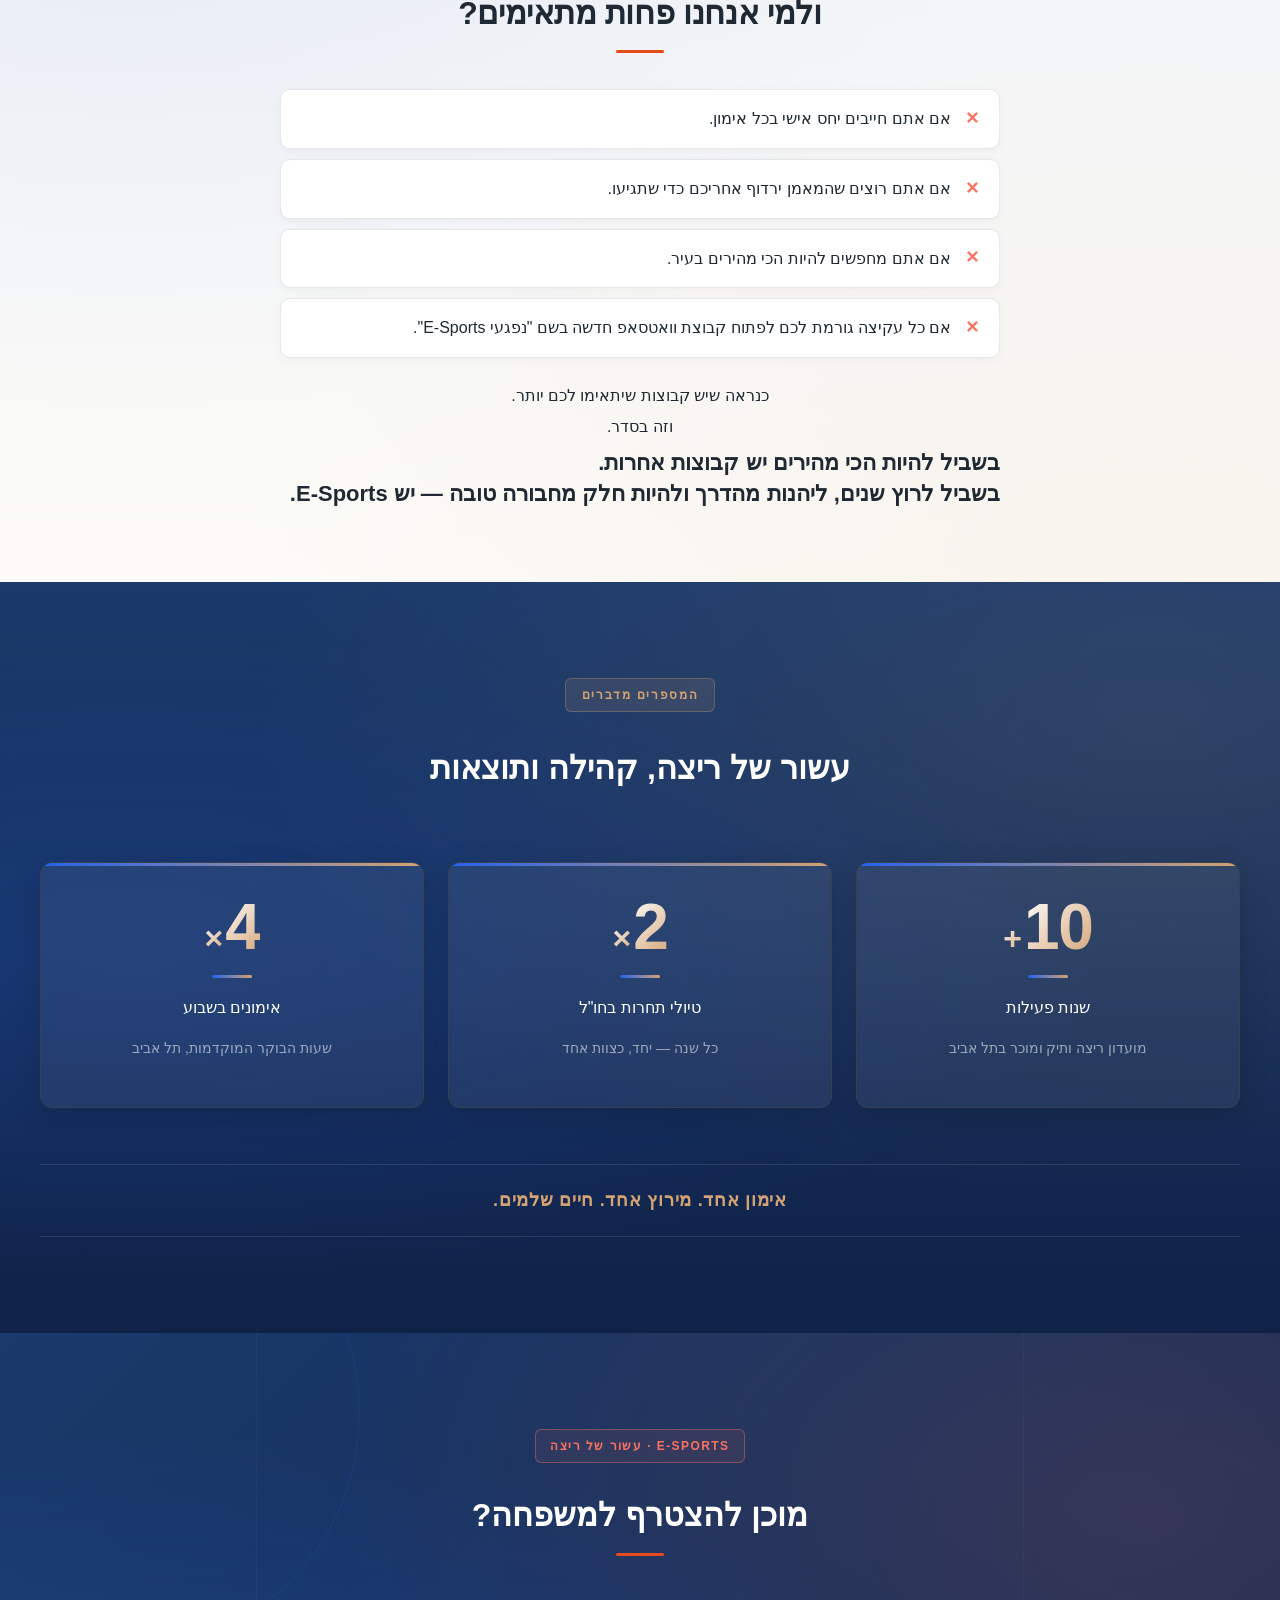
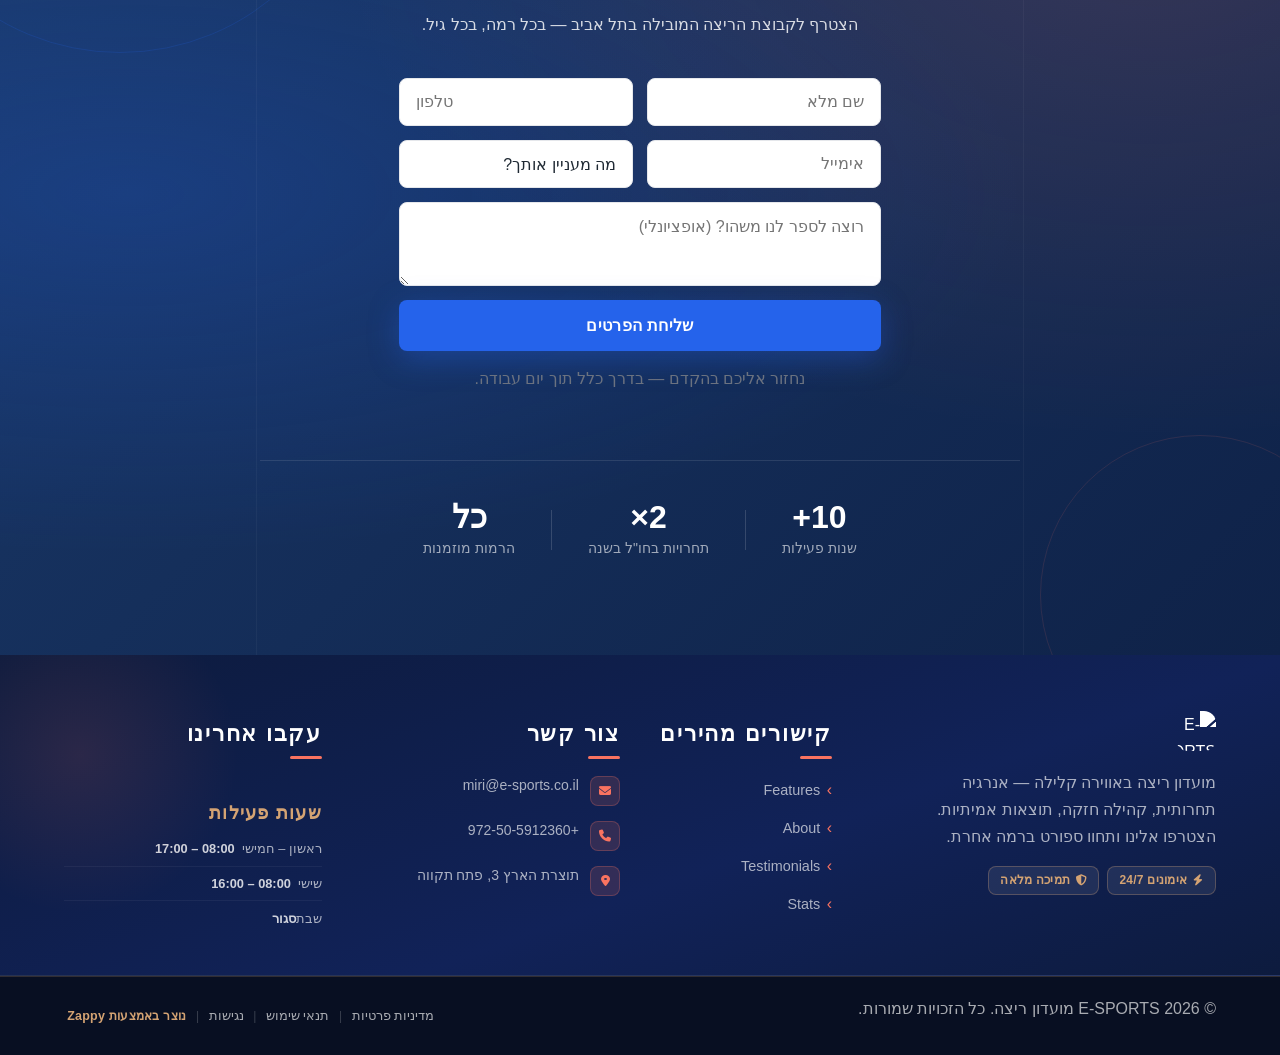
==== commit b74acb7d: "Incremental sync: 1 page(s) — update_text, delete_element" ====
--- a/index.html
+++ b/index.html
@@ -1337,14 +1337,14 @@
   <div class="index-hero-scrim" aria-hidden="true" style="display: none" data-zappy-original-bg="hidden"></div>
 
   <!-- Decorative EST badge -->
-  <div class="zappy-hero-overlay" style="position:absolute;inset:0;z-index:1;background:rgba(10, 18, 40, 0.1);pointer-events:none;"></div><div class="index-hero-est-badge" aria-hidden="true" style="position: relative; z-index: 2">EST. 2014</div>
+  <div class="zappy-hero-overlay" style="position:absolute;inset:0;z-index:1;background:rgba(10, 18, 40, 0.1);pointer-events:none;"></div>
 
   <!-- Content -->
   <div class="index-hero-container" style="position: relative; z-index: 2">
     <div class="index-hero-content">
 
       <!-- Accent label -->
-      <h2><span class="index-hero-label" style=""><span style="color: #8ae6e6 !important">תל אביב • ריצה • קהילה</span></span></h2><!-- Headline --><h1 class="index-hero-headline" style="">E-SPORTS<br><span class="index-hero-headline-sub">מועדון ריצה</span></h1>
+      <!-- Headline --><h1 class="index-hero-headline" style="">E-SPORTS<br><span class="index-hero-headline-sub">מועדון ריצה</span></h1>
 
       <!-- Orange accent line -->
       <div class="index-hero-accent-line" aria-hidden="true"></div>
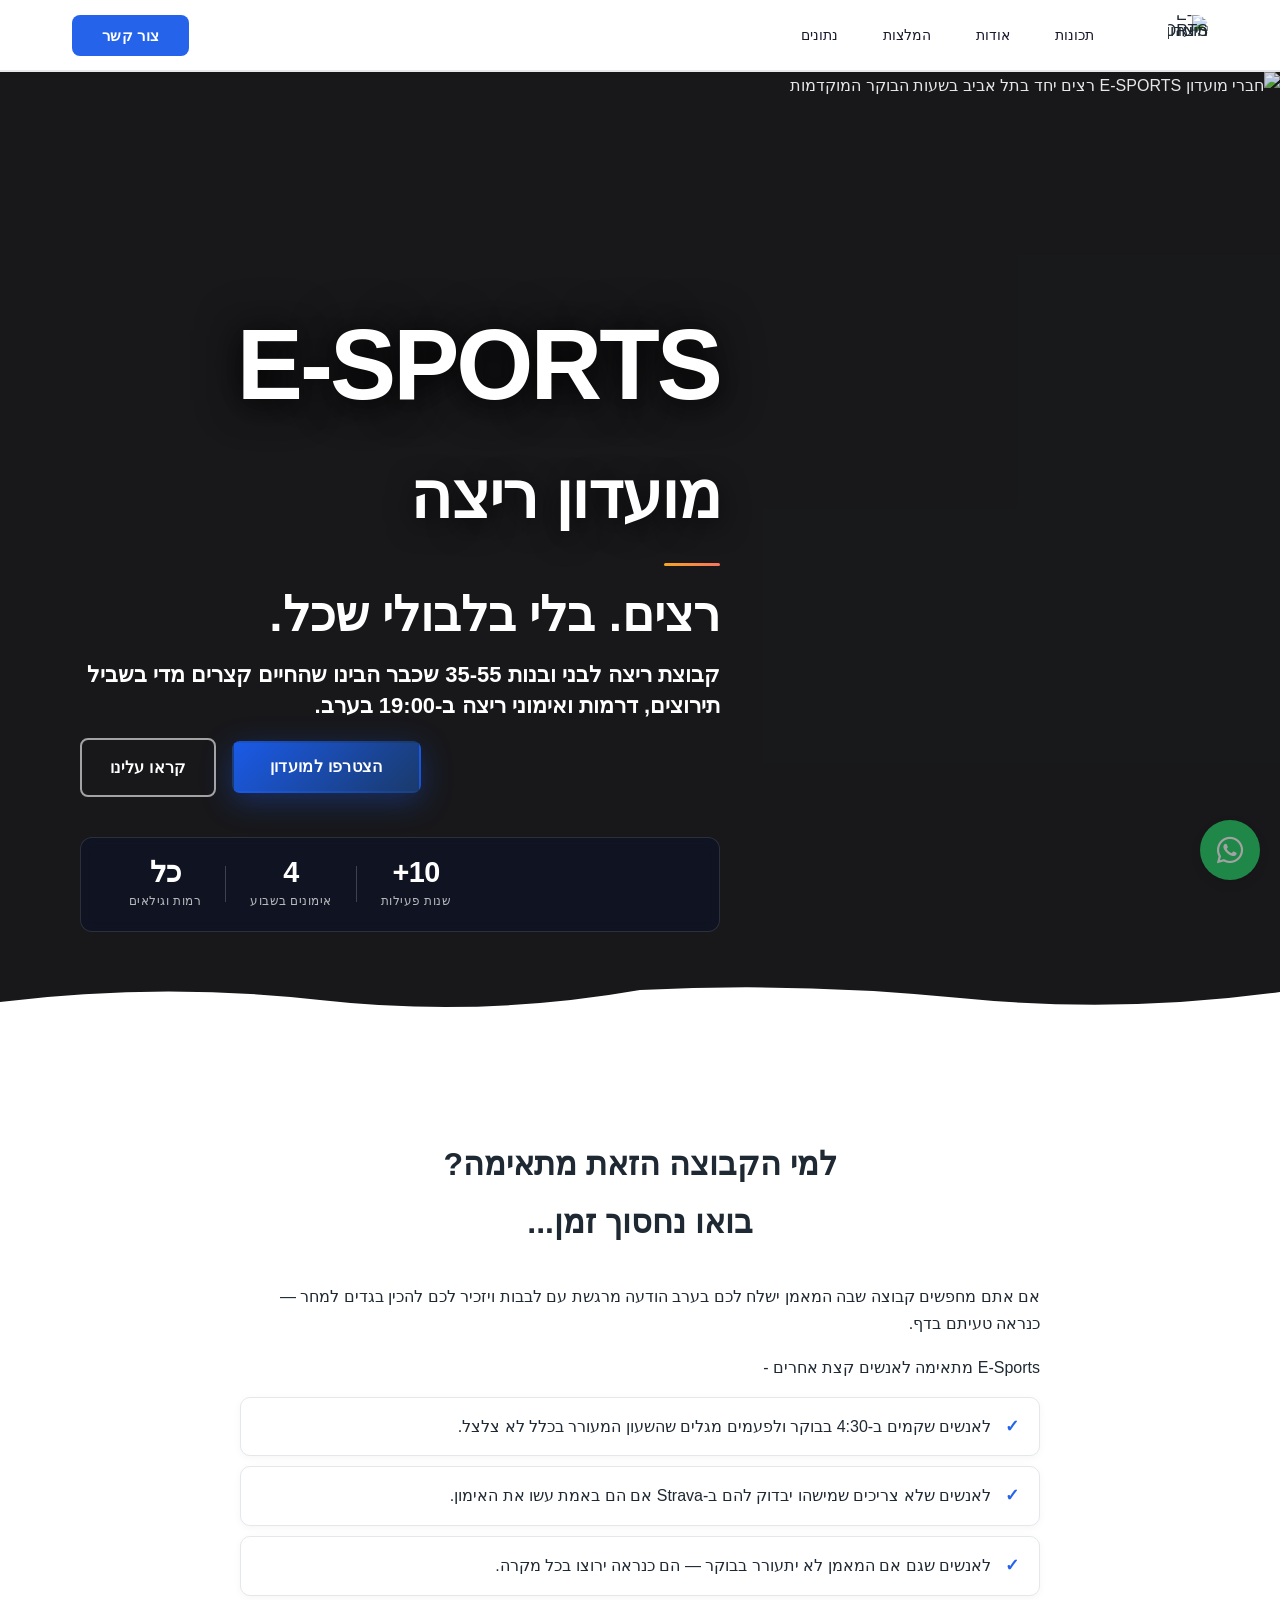
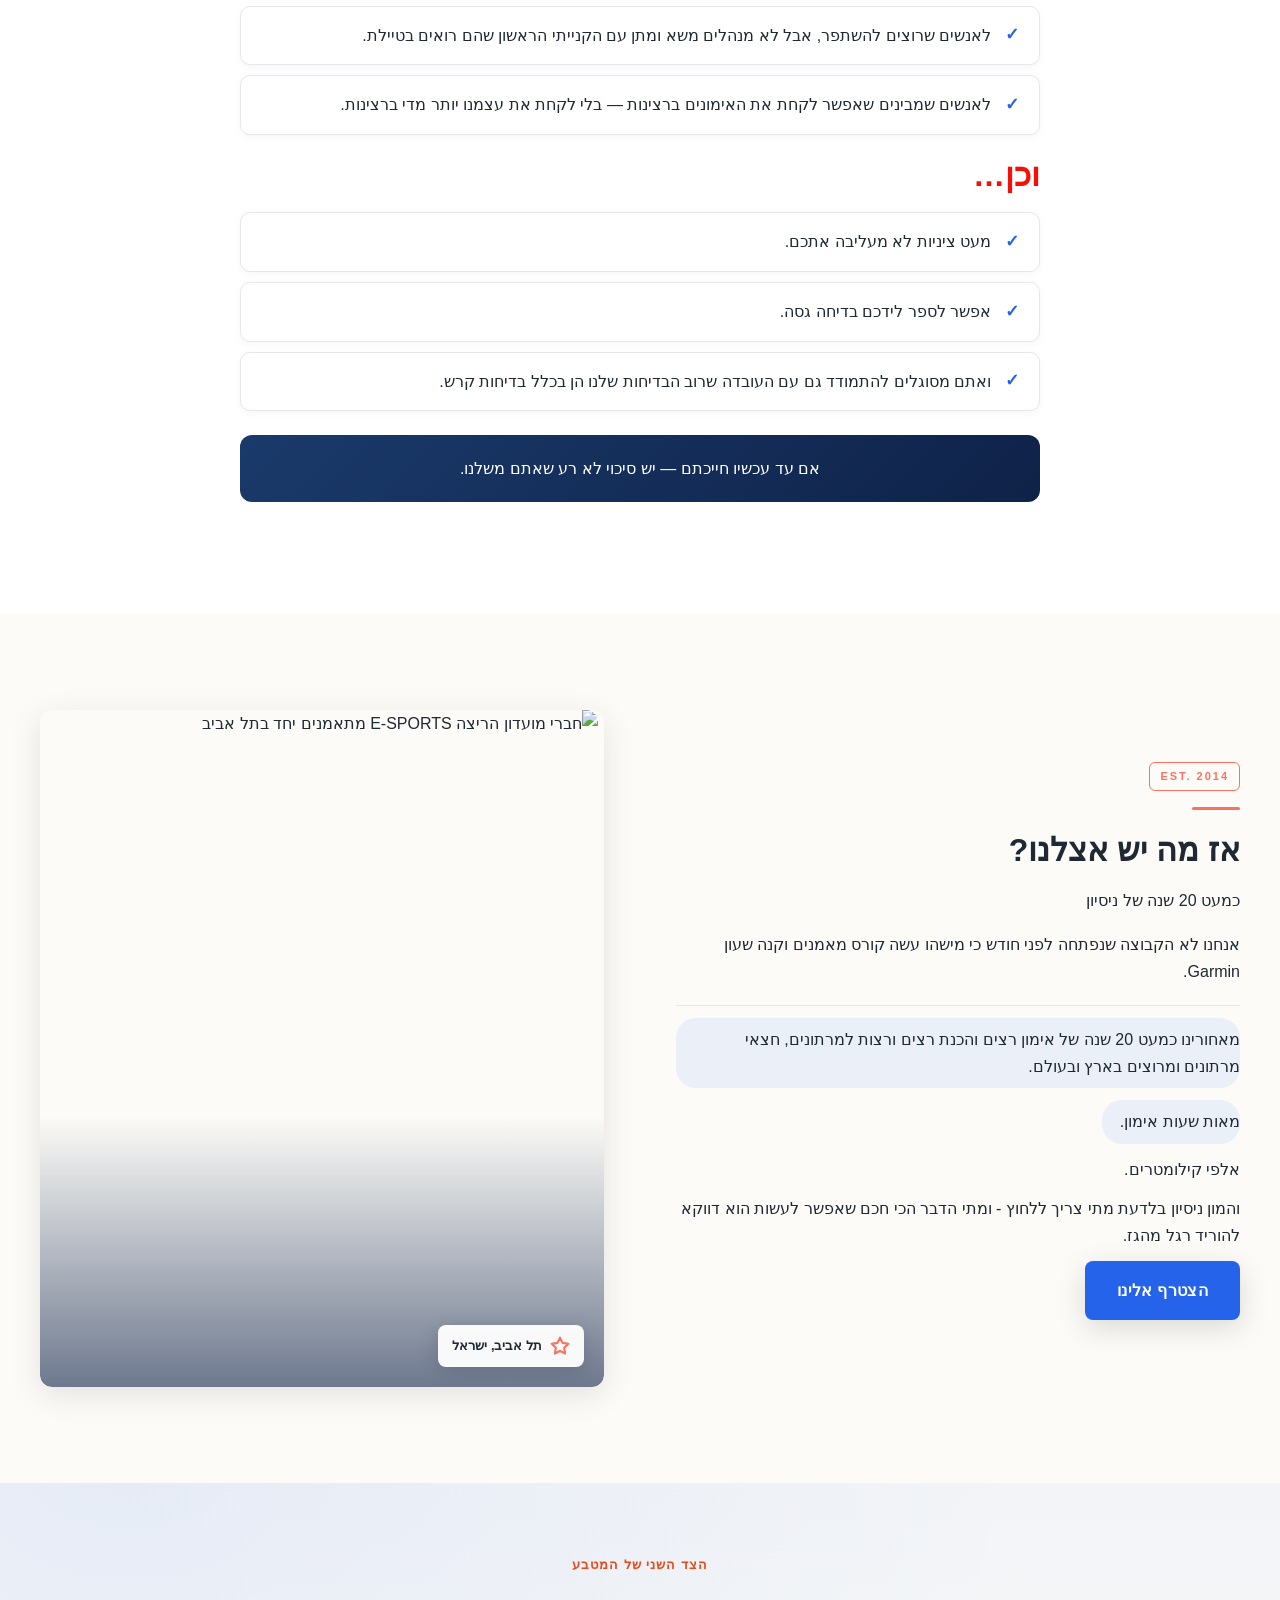
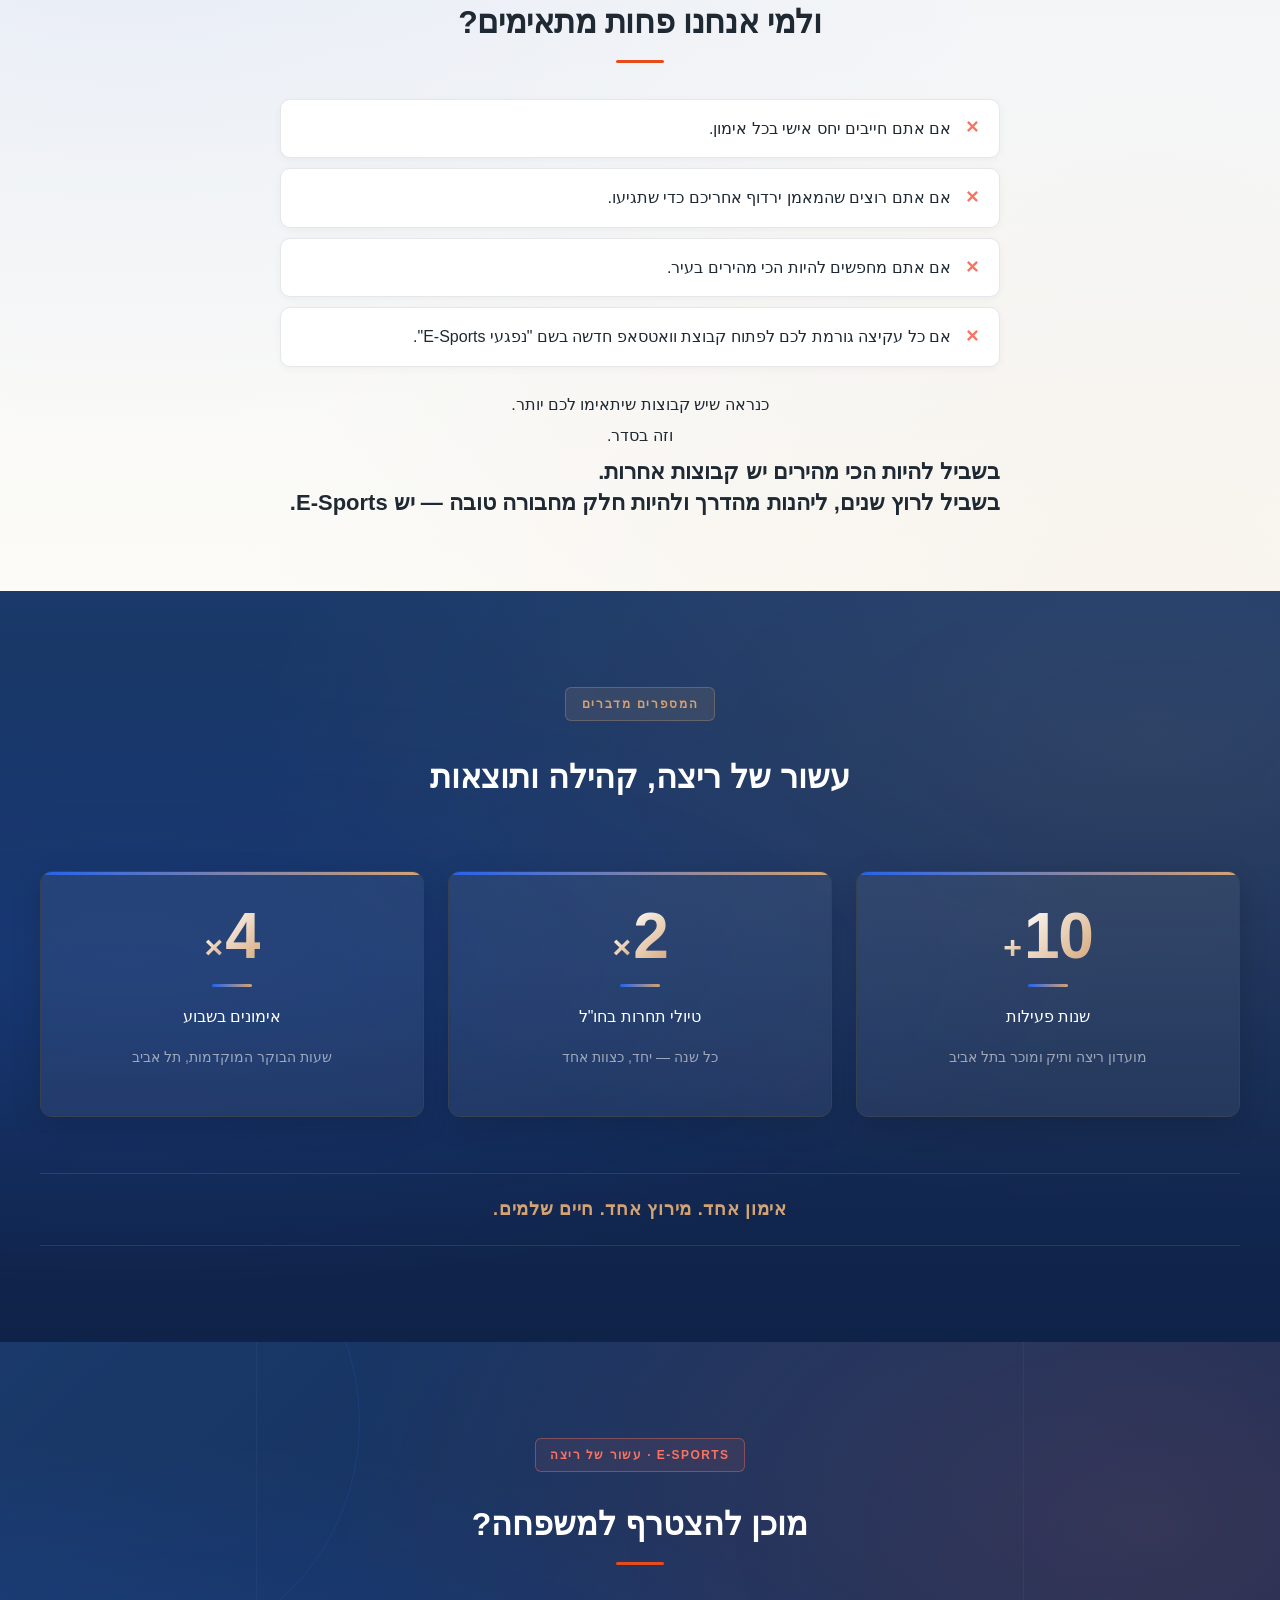
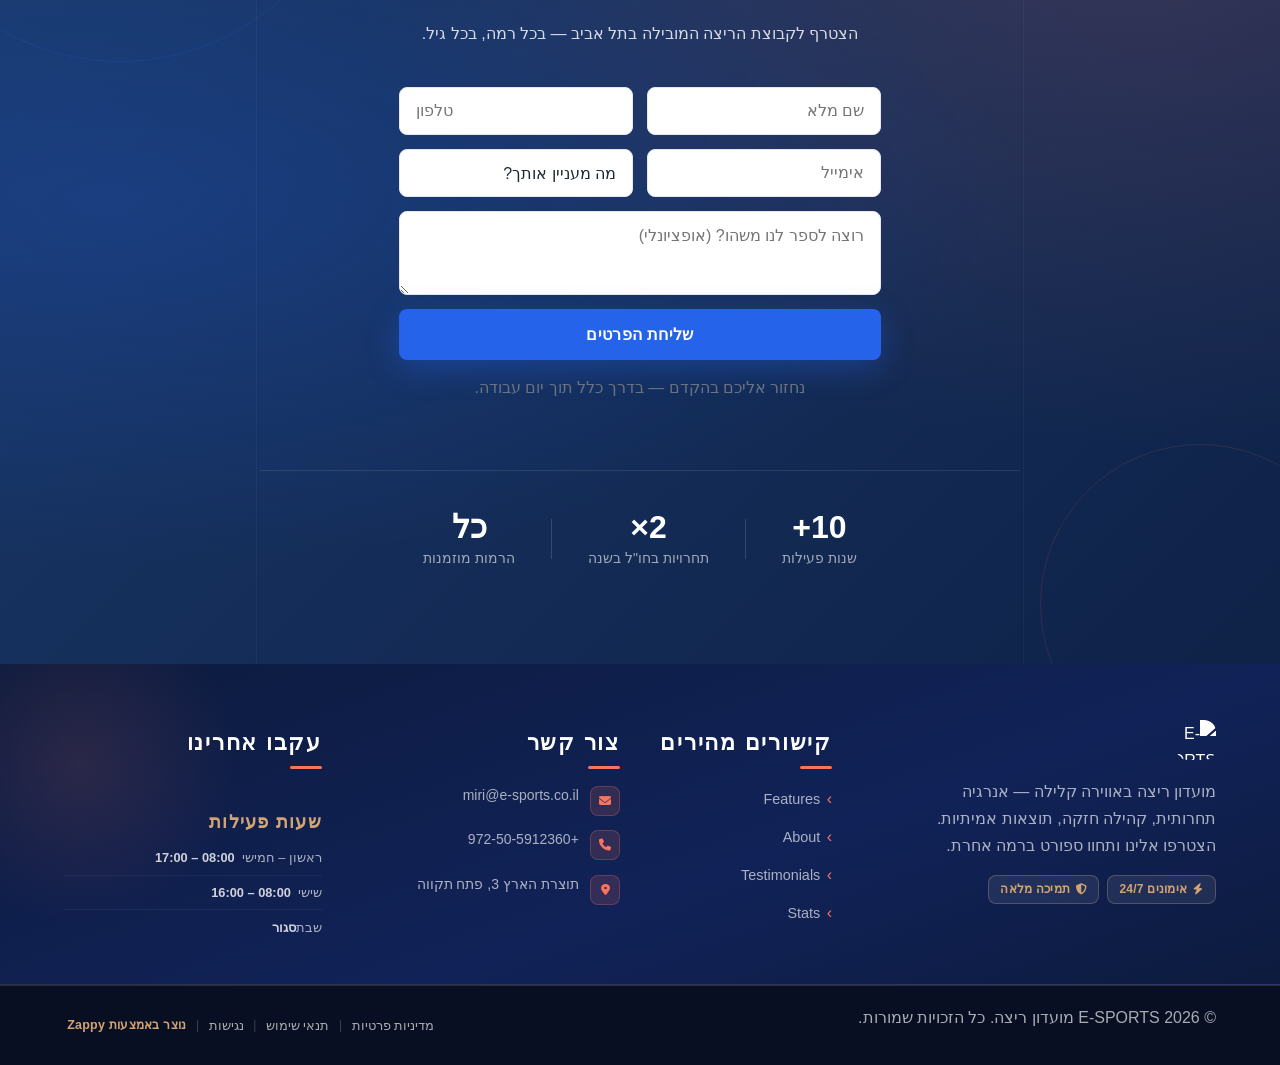
==== commit 48ef21b2: "Incremental sync: 1 page(s) — update_text" ====
--- a/index.html
+++ b/index.html
@@ -1450,8 +1450,7 @@
 
 <section data-band-index="3" id="testimonials" class="index-testimonials-section" dir="rtl" data-layout-spec="בית-testimonials">
   <div class="index-testimonials-container"><div class="index-testimonials-header">
-  <p><span class="index-testimonials-label" style="">הצד השני של המטבע</span>
-  </p><h2 class="index-testimonials-title">ולמי אנחנו פחות מתאימים?</h2>
+  <h3><span class="index-testimonials-label" style="">הצד השני של המטבע</span></h3><h2 class="index-testimonials-title">ולמי אנחנו פחות מתאימים?</h2>
   <div class="index-testimonials-accent-line" aria-hidden="true"></div>
 </div>
 <div class="index-fit-body">
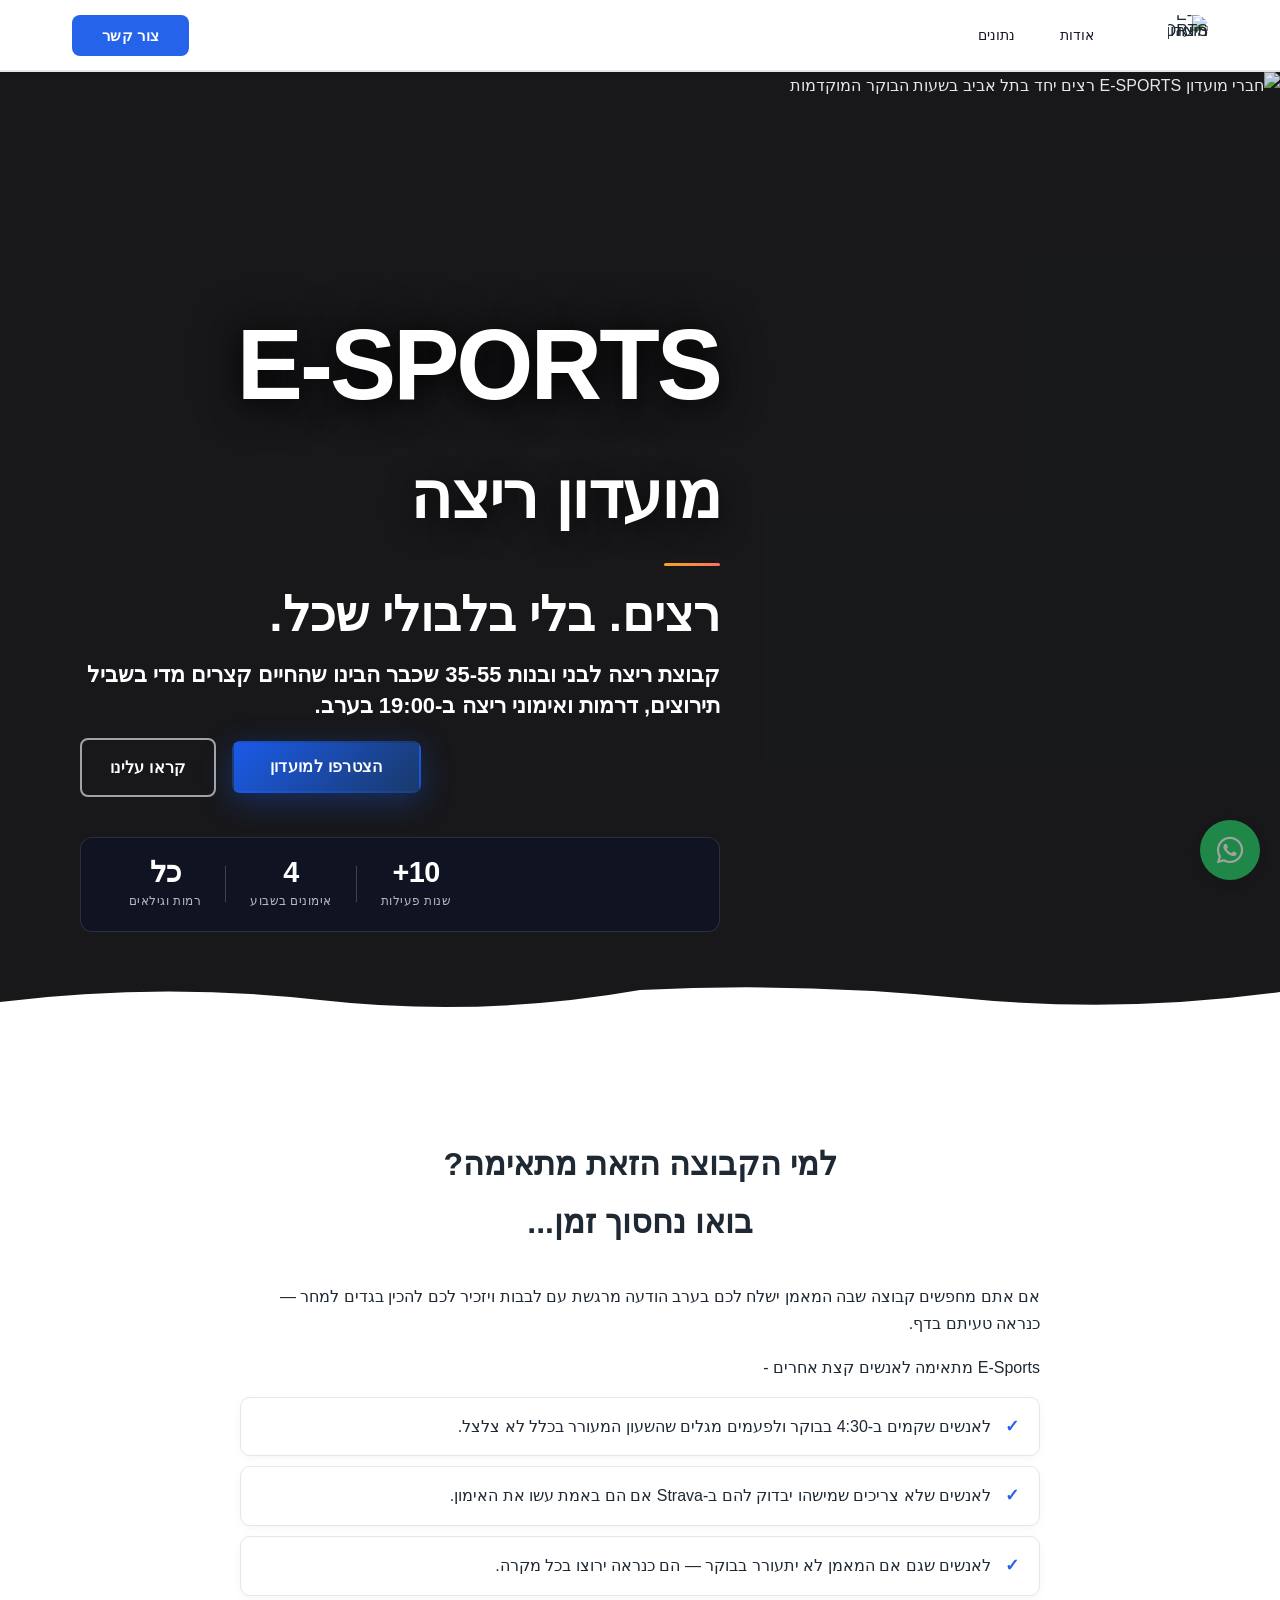
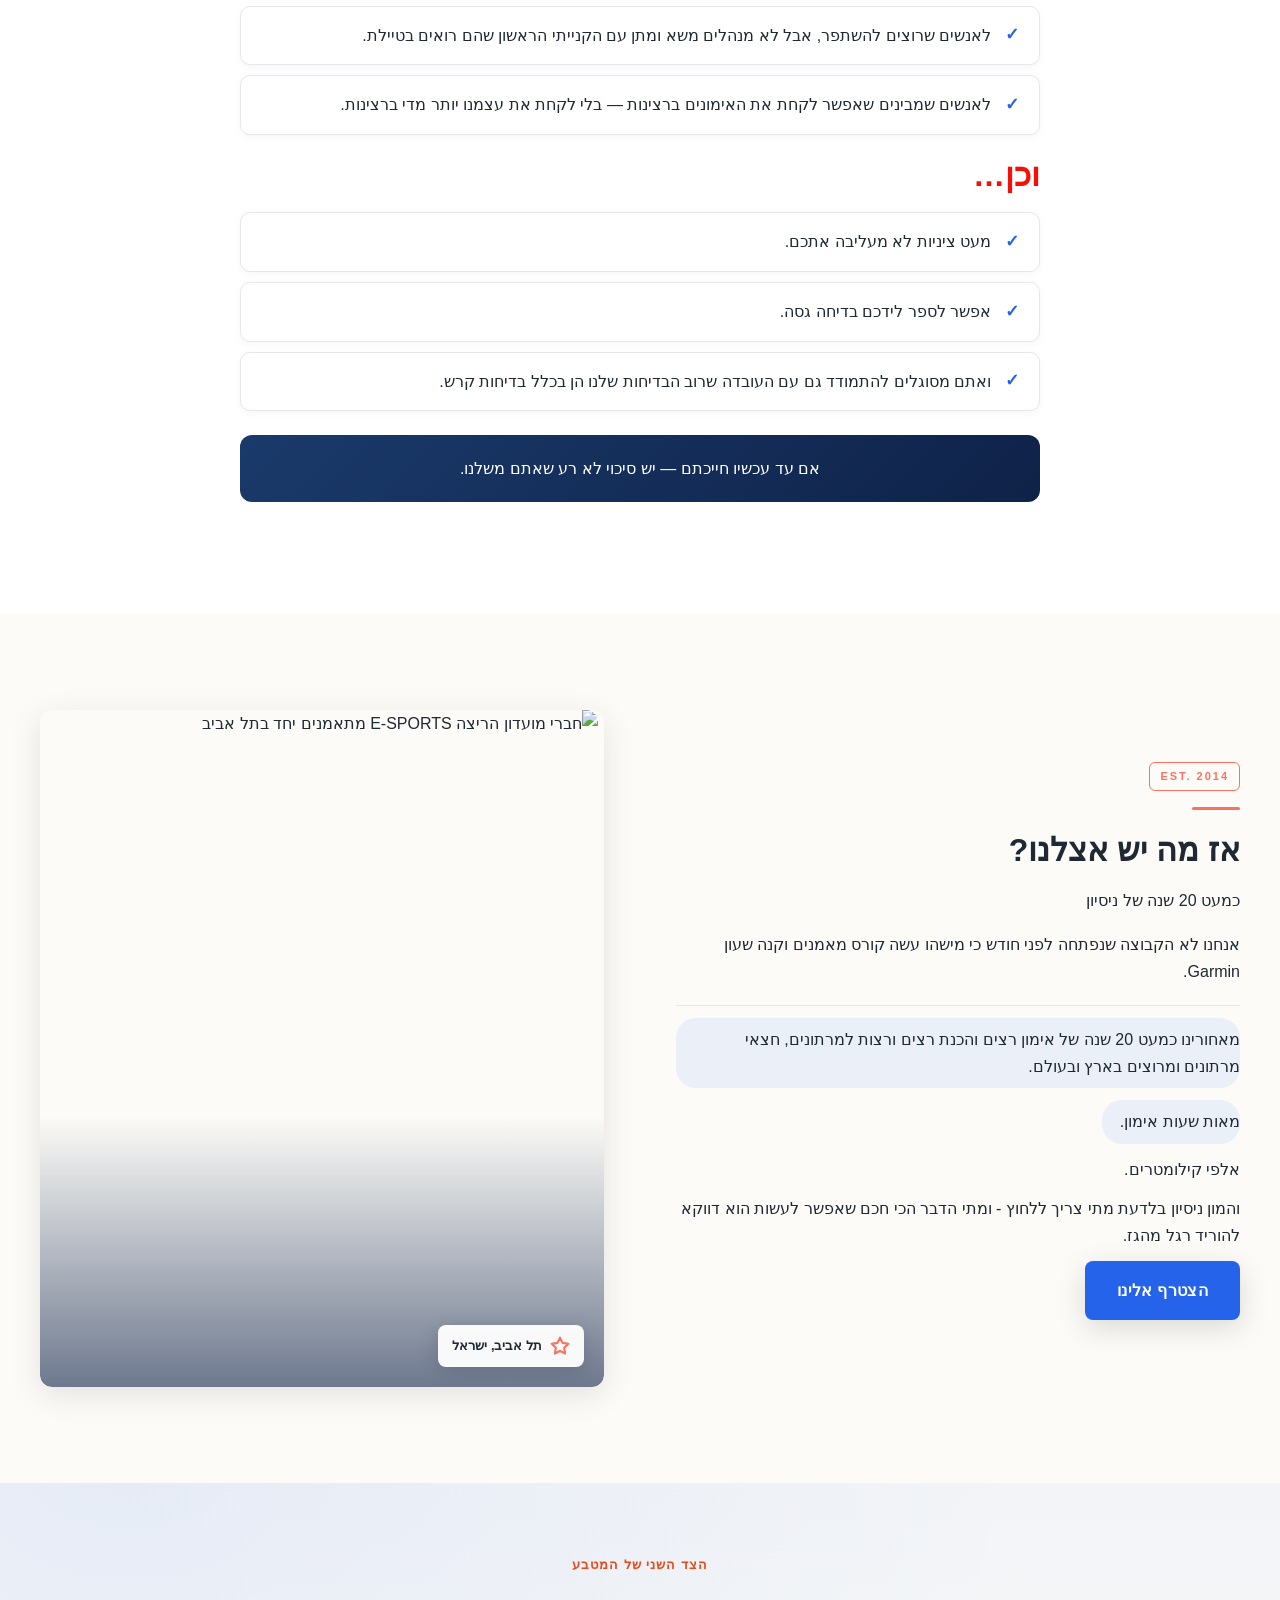
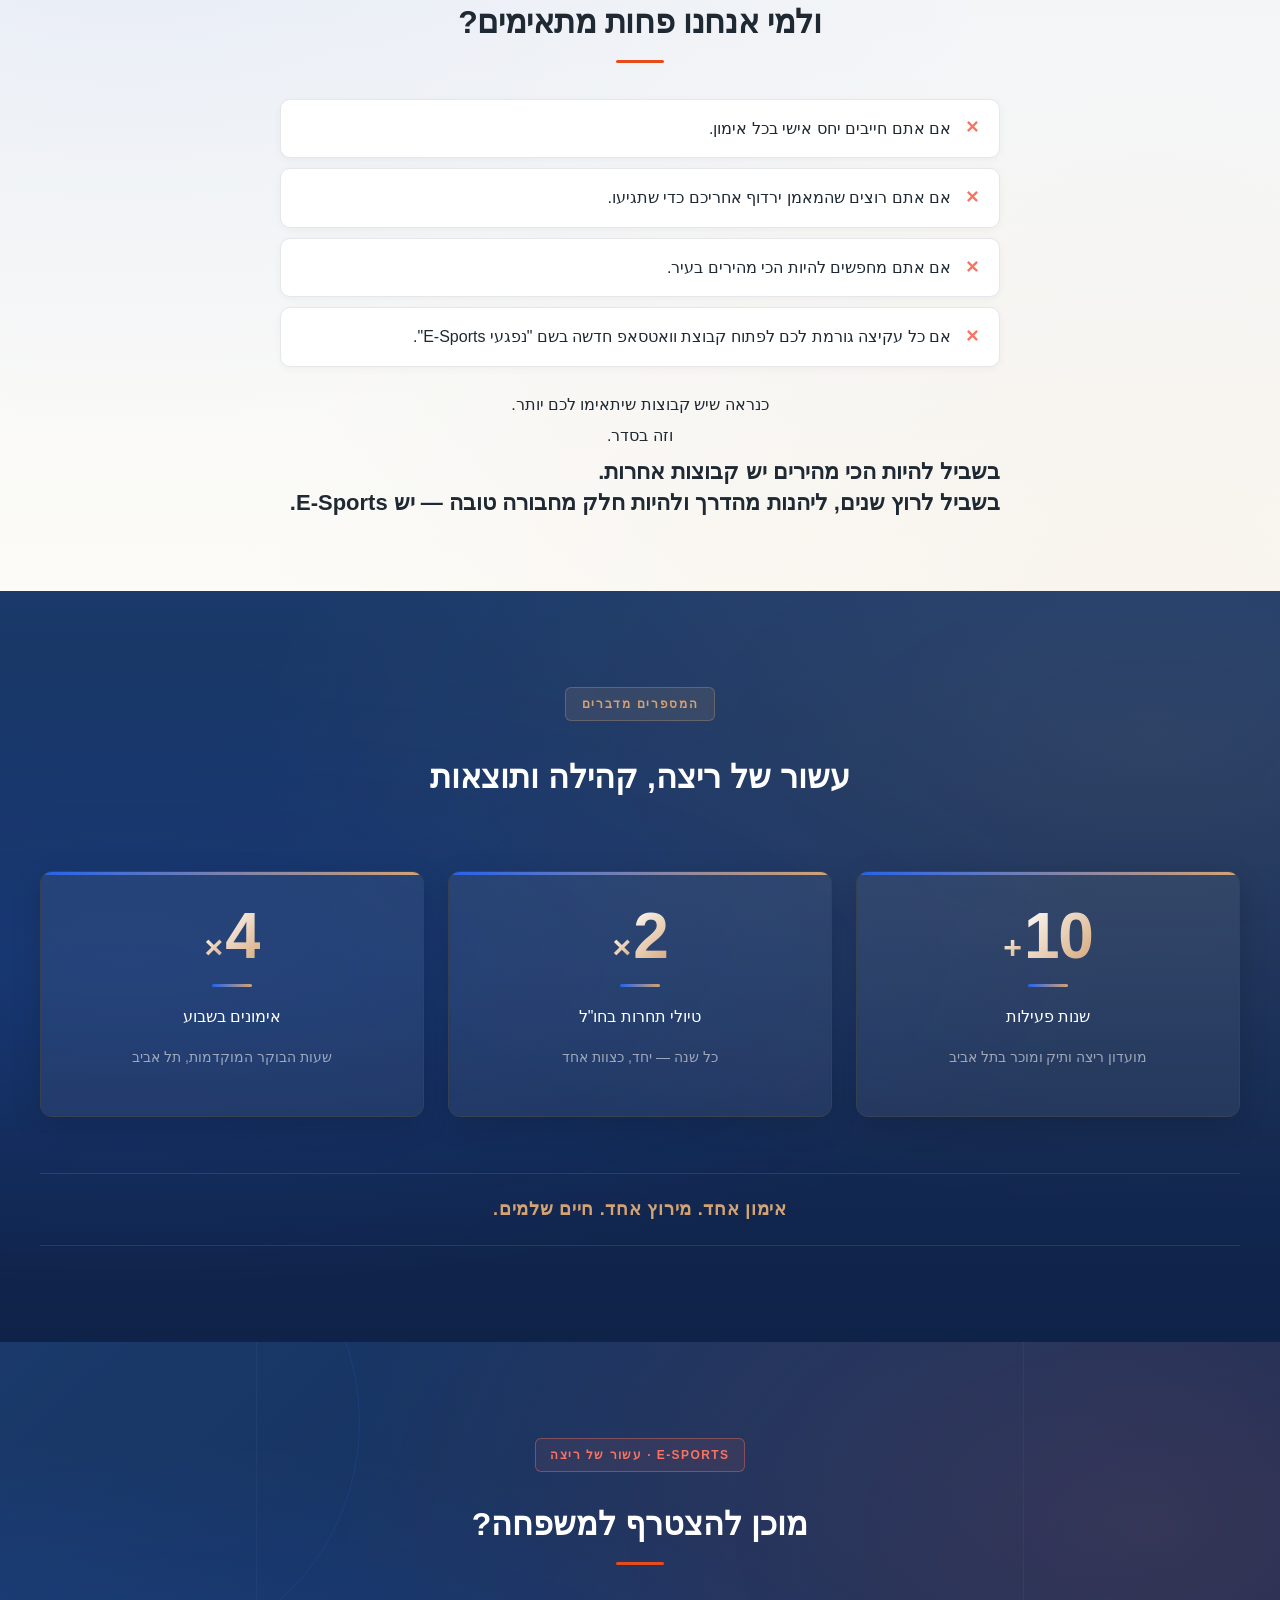
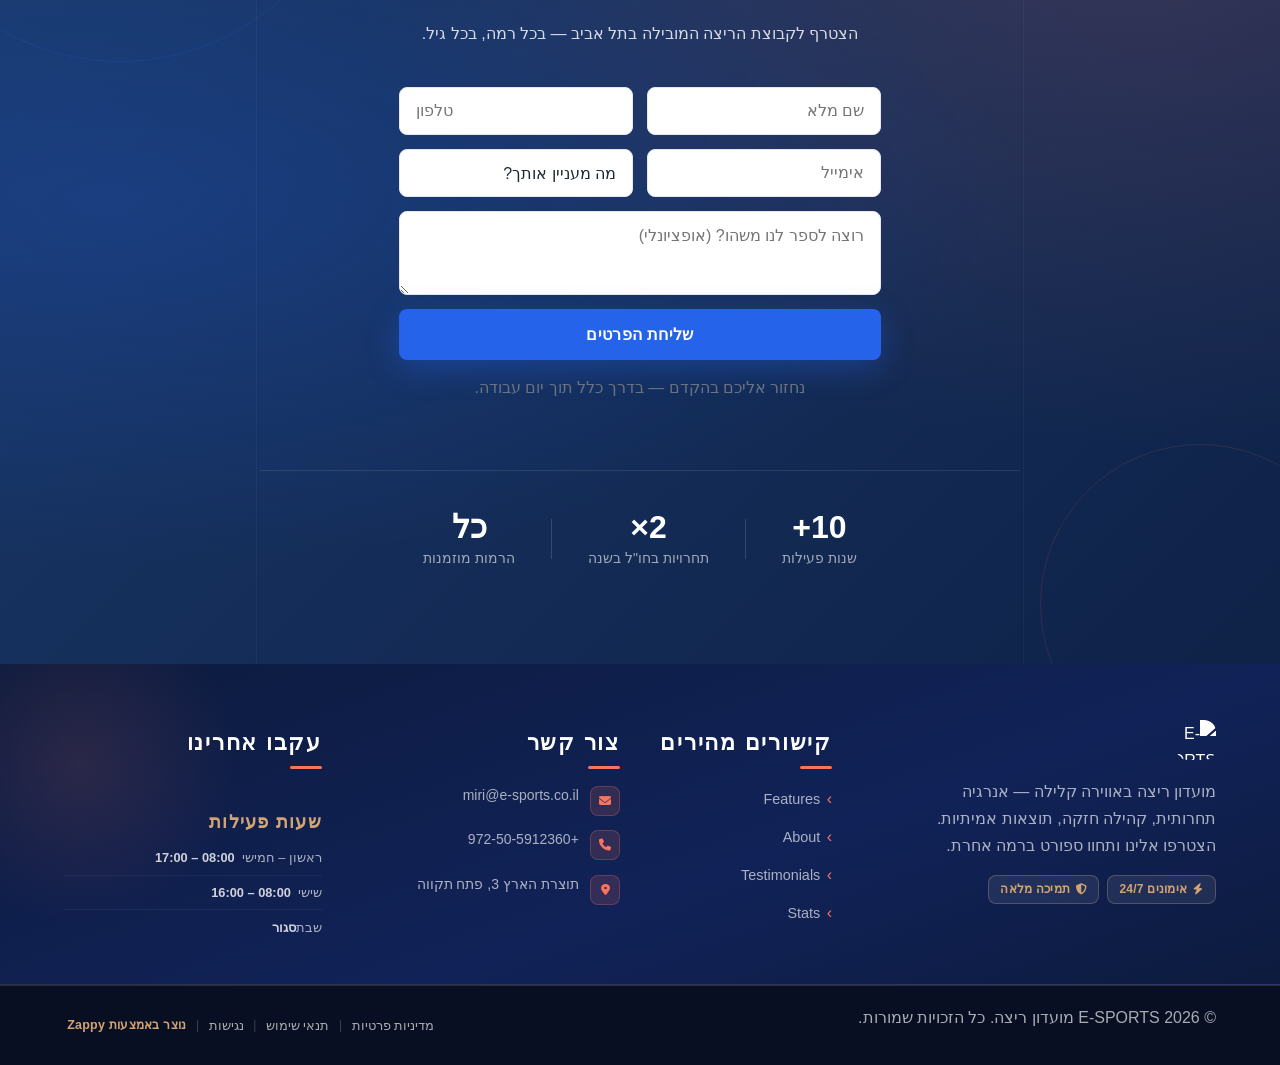
==== commit b06e2045: "Background sync: Progressive GitHub Sync" ====
--- a/index.html
+++ b/index.html
@@ -877,7 +877,7 @@
   <div class="nav-container">
     <div class="nav-right-group"><div class="nav-brand">
       <a href="/" class="logo-link"><img class="logo" src="/assets/e-sports-sports-fitness-logo-1779807124542-zqoc20.webp?v=1779807124963-5pru4r" alt="E-SPORTS מועדון ריצה" decoding="async" width="35" height="35"></a>
-    </div><ul class="nav-menu" id="navMenu"><li><a href="#features">תכונות</a></li><li><a href="#about">אודות</a></li><li><a href="#testimonials">המלצות</a></li><li><a href="#stats">נתונים</a></li></ul></div>
+    </div><ul class="nav-menu" id="navMenu"><li><a href="#about">אודות</a></li><li><a href="#stats">נתונים</a></li></ul></div>
 
     
 
@@ -1330,7 +1330,7 @@
     <section data-band-index="0" id="hero" class="index-hero-section" data-layout-spec="בית-hero" dir="rtl" data-hero-type="fullscreen-scrim" style="position: relative; overflow: hidden" data-zappy-bg-color="" data-zappy-bg-overlay-color="#0a1228" data-zappy-bg-overlay-opacity="10" data-zappy-bg-video-type="" data-zappy-bg-video-url="">
   <!-- Background Image -->
   <div class="index-hero-bg">
-    <div data-zappy-zoom-wrapper="true" data-element-id="img-1779806703002-3b5u1m20v" data-element-type="image" data-zappy-zoom-wrapper-width-mode="full" style="position: absolute !important; top: 0px !important; left: 0px !important; width: 100% !important; height: 100% !important; max-width: none !important; margin-left: 0px !important; margin-right: 0px !important; z-index: 1 !important; overflow: hidden !important;" data-zappy-zoom-clip="true" data-zappy-wrapper-margins-applied="true" data-zappy-zoom-wrapper-width="1213px" data-zappy-zoom-wrapper-height="763px" data-zappy-zoom-wrapper-align="center"><img loading="eager" fetchpriority="high" data-hero-bg="true" data-placeholder="index-hero-image-1" data-context="Dramatic early morning running scene in Tel Aviv, a group of energetic runners on a city promenade or park path at sunrise, warm golden light, motion blur suggesting speed, community atmosphere, diverse ages and fitness levels running together, cinematic wide-angle shot, vibrant and inspiring sports photography" width="1200" height="700" src="/assets/site-index-hero-image-1-1779807296117-ikqz61.webp?v=1779807299263" alt="חברי מועדון E-SPORTS רצים יחד בתל אביב בשעות הבוקר המוקדמות" data-hero-background="true" data-element-type="image" data-element-id="img-1779806703002-3b5u1m20v" style="width: 100% !important; height: 100% !important; object-fit: cover !important; object-position: 39% 57% !important; margin: 0px !important; position: absolute !important; left: 0% !important; top: 0% !important; max-width: none !important; max-height: none !important; display: block !important;" data-zappy-zoom="1" data-zappy-original-width="1213.3333740234375" data-zappy-original-height="762.8125" data-zappy-object-position="39% 57%" data-zappy-hero-img-base-opacity="1" data-zappy-hero-img-base-blend="normal" decoding="async"></div>
+    <div data-zappy-zoom-wrapper="true" data-element-id="img-1779806703002-3b5u1m20v" data-element-type="image" data-zappy-zoom-wrapper-width-mode="full" style="position: absolute; top: 0px !important; left: 0px !important; width: 100%; height: 100%; max-width: none; margin-left: 0px !important; margin-right: 0px !important; z-index: 1 !important; overflow: hidden; inset: 0; max-height: none" data-zappy-zoom-clip="true" data-zappy-wrapper-margins-applied="true" data-zappy-zoom-wrapper-width="1213px" data-zappy-zoom-wrapper-height="763px" data-zappy-zoom-wrapper-align="center"><img loading="eager" fetchpriority="high" data-hero-bg="true" data-placeholder="index-hero-image-1" data-context="Dramatic early morning running scene in Tel Aviv, a group of energetic runners on a city promenade or park path at sunrise, warm golden light, motion blur suggesting speed, community atmosphere, diverse ages and fitness levels running together, cinematic wide-angle shot, vibrant and inspiring sports photography" width="1200" height="700" src="/assets/site-index-hero-image-1-1779807296117-ikqz61.webp?v=1779807299263" alt="חברי מועדון E-SPORTS רצים יחד בתל אביב בשעות הבוקר המוקדמות" data-hero-background="true" data-element-type="image" data-element-id="img-1779806703002-3b5u1m20v" style="width: 100%; height: 100%; object-fit: cover; object-position: 39% 57%; margin: 0; position: absolute; max-width: none; max-height: none; display: block !important; inset: 0" data-zappy-zoom="1" data-zappy-original-width="1213.3333740234375" data-zappy-original-height="762.8125" data-zappy-object-position="39% 57%" data-zappy-hero-img-base-opacity="1" data-zappy-hero-img-base-blend="normal" decoding="async"></div>
   </div>
 
   <!-- Scrim Overlay -->
@@ -1344,19 +1344,19 @@
     <div class="index-hero-content">
 
       <!-- Accent label -->
-      <!-- Headline --><h1 class="index-hero-headline" style="">E-SPORTS<br><span class="index-hero-headline-sub">מועדון ריצה</span></h1>
+      <!-- Headline --><h1 class="index-hero-headline">E-SPORTS<br><span class="index-hero-headline-sub">מועדון ריצה</span></h1>
 
       <!-- Orange accent line -->
       <div class="index-hero-accent-line" aria-hidden="true"></div>
 
       <!-- Subheading -->
-      <h3 class="index-hero-subheading" style=""></h3><h1 style="color: rgb(255, 255, 255) !important;"><span style="color: #ffffff !important">רצים. בלי בלבולי שכל.</span></h1>
+      <h3 class="index-hero-subheading"></h3><h1 style="color: rgb(255, 255, 255) !important;"><span style="color: #ffffff !important">רצים. בלי בלבולי שכל.</span></h1>
 
       <!-- Supporting copy -->
       <h3 style="color: rgb(255, 255, 255) !important;"><span style="color: #ffffff !important">קבוצת ריצה לבני ובנות 35-55 שכבר הבינו שהחיים קצרים מדי בשביל תירוצים, דרמות ואימוני ריצה ב-19:00 בערב.</span></h3>
 
       <!-- CTAs -->
-      <div class="index-hero-ctas" style="">
+      <div class="index-hero-ctas">
         <a href="#cta" class="index-hero-btn-primary btn btn-primary" data-element-type="button" data-element-id="btn-1779806702997-2exzmm8yg" data-native-element="true" style="outline: none; border-color: transparent !important; color: rgb(255, 255, 255) !important; background-color: transparent !important; background-image: linear-gradient(135deg, rgb(26, 90, 232), rgb(26, 58, 107)) !important;">הצטרפו למועדון</a>
         <a href="#about" class="index-hero-btn-secondary" data-element-type="button" data-element-id="btn-1779806702997-bdbkp85x0" data-native-element="true" style="outline: none;">קראו עלינו</a>
       </div>
@@ -1368,13 +1368,13 @@
           <span class="index-hero-stat-label">שנות פעילות</span>
         </div>
         <div class="index-hero-stat-divider" aria-hidden="true"></div>
-        <div class="index-hero-stat" style="">
-          <span class="index-hero-stat-number" style="">4</span>
+        <div class="index-hero-stat">
+          <span class="index-hero-stat-number">4</span>
           <span class="index-hero-stat-label">אימונים בשבוע</span>
         </div>
         <div class="index-hero-stat-divider" aria-hidden="true"></div>
         <div class="index-hero-stat">
-          <span class="index-hero-stat-number" style="">כל</span>
+          <span class="index-hero-stat-number">כל</span>
           <span class="index-hero-stat-label">רמות וגילאים</span>
         </div>
       </div>
@@ -1392,12 +1392,12 @@
 
 <section data-band-index="1" id="features" class="index-features-section" dir="rtl" data-layout-spec="בית-features">
   <div class="index-features-container"><div class="index-features-header">
-  <h3 style=""></h3><h2>למי הקבוצה הזאת מתאימה?</h2>
-  <h2 class="index-features-title" style="">בואו נחסוך זמן...</h2>
+  <h3></h3><h2>למי הקבוצה הזאת מתאימה?</h2>
+  <h2 class="index-features-title">בואו נחסוך זמן...</h2>
 </div>
 <div class="index-features-body">
-  <p class="index-features-intro" style="">אם אתם מחפשים קבוצה שבה המאמן ישלח לכם בערב הודעה מרגשת עם לבבות ויזכיר לכם להכין בגדים למחר — כנראה טעיתם בדף.</p>
-  <p class="index-features-intro" style="">E-Sports מתאימה לאנשים קצת אחרים -&nbsp;</p>
+  <p class="index-features-intro">אם אתם מחפשים קבוצה שבה המאמן ישלח לכם בערב הודעה מרגשת עם לבבות ויזכיר לכם להכין בגדים למחר — כנראה טעיתם בדף.</p>
+  <p class="index-features-intro">E-Sports מתאימה לאנשים קצת אחרים -&nbsp;</p>
   <ul class="index-features-list">
     <li data-grid-item-index="0">לאנשים שקמים ב-4:30 בבוקר ולפעמים מגלים שהשעון המעורר בכלל לא צלצל.</li>
     <li data-grid-item-index="1">לאנשים שלא צריכים שמישהו יבדוק להם ב-Strava אם הם באמת עשו את האימון.</li>
@@ -1450,7 +1450,7 @@
 
 <section data-band-index="3" id="testimonials" class="index-testimonials-section" dir="rtl" data-layout-spec="בית-testimonials">
   <div class="index-testimonials-container"><div class="index-testimonials-header">
-  <h3><span class="index-testimonials-label" style="">הצד השני של המטבע</span></h3><h2 class="index-testimonials-title">ולמי אנחנו פחות מתאימים?</h2>
+  <h3><span class="index-testimonials-label">הצד השני של המטבע</span></h3><h2 class="index-testimonials-title">ולמי אנחנו פחות מתאימים?</h2>
   <div class="index-testimonials-accent-line" aria-hidden="true"></div>
 </div>
 <div class="index-fit-body">
@@ -1510,7 +1510,7 @@
     <div class="index-cta-badge" aria-hidden="true">E-SPORTS · עשור של ריצה</div>
     <h2 class="index-cta-headline">מוכן להצטרף למשפחה?</h2>
     <div class="index-cta-accent-line" aria-hidden="true"></div>
-    <p class="index-cta-subtext" style=""><br>הצטרף לקבוצת הריצה המובילה בתל אביב — בכל רמה, בכל גיל.</p>
+    <p class="index-cta-subtext"><br>הצטרף לקבוצת הריצה המובילה בתל אביב — בכל רמה, בכל גיל.</p>
     <div class="index-cta-actions"><form class="index-cta-form" id="lead-form" dir="rtl">
   <div class="index-cta-form-row">
     <input type="text" name="name" placeholder="שם מלא" required="" aria-label="שם מלא">
@@ -1556,9 +1556,9 @@
       <!-- Column 1: Company Info -->
       <div class="footer-col footer-brand">
         <img src="/assets/e-sports-sports-fitness-logo.webp" alt="E-SPORTS מועדון ריצה" class="logo" data-element-type="image" data-element-id="img-1779803076007-qp5e2t7we" data-zappy-footer-image="true" decoding="async" width="35" height="35">
-        <p class="footer-tagline" style="">מועדון ריצה באווירה קלילה — אנרגיה תחרותית, קהילה חזקה, תוצאות אמיתיות. הצטרפו אלינו ותחוו ספורט ברמה אחרת.</p>
+        <p class="footer-tagline">מועדון ריצה באווירה קלילה — אנרגיה תחרותית, קהילה חזקה, תוצאות אמיתיות. הצטרפו אלינו ותחוו ספורט ברמה אחרת.</p>
         <div class="footer-badges">
-          <span class="badge" style=""><i class="fas fa-bolt" style="cursor: pointer;"></i> אימונים 24/7</span>
+          <span class="badge"><i class="fas fa-bolt" style="cursor: pointer;"></i> אימונים 24/7</span>
           <span class="badge"><i class="fas fa-shield-alt"></i> תמיכה מלאה</span>
         </div>
       </div>
@@ -1602,8 +1602,8 @@
         <div class="footer-hours">
           <h4 class="hours-heading">שעות פעילות</h4>
           <ul class="hours-list">
-            <li><a href="/" style=""><span>ראשון – חמישי&nbsp;&nbsp;</span><span>08:00 – 17:00</span></a></li>
-            <li><a href="/" style=""><span>שישי&nbsp;&nbsp;</span><span>08:00 – 16:00</span></a></li>
+            <li><a href="/"><span>ראשון – חמישי&nbsp;&nbsp;</span><span>08:00 – 17:00</span></a></li>
+            <li><a href="/"><span>שישי&nbsp;&nbsp;</span><span>08:00 – 16:00</span></a></li>
             <li><a href="/"><span>שבת</span><span>סגור</span></a></li>
           </ul>
         </div>
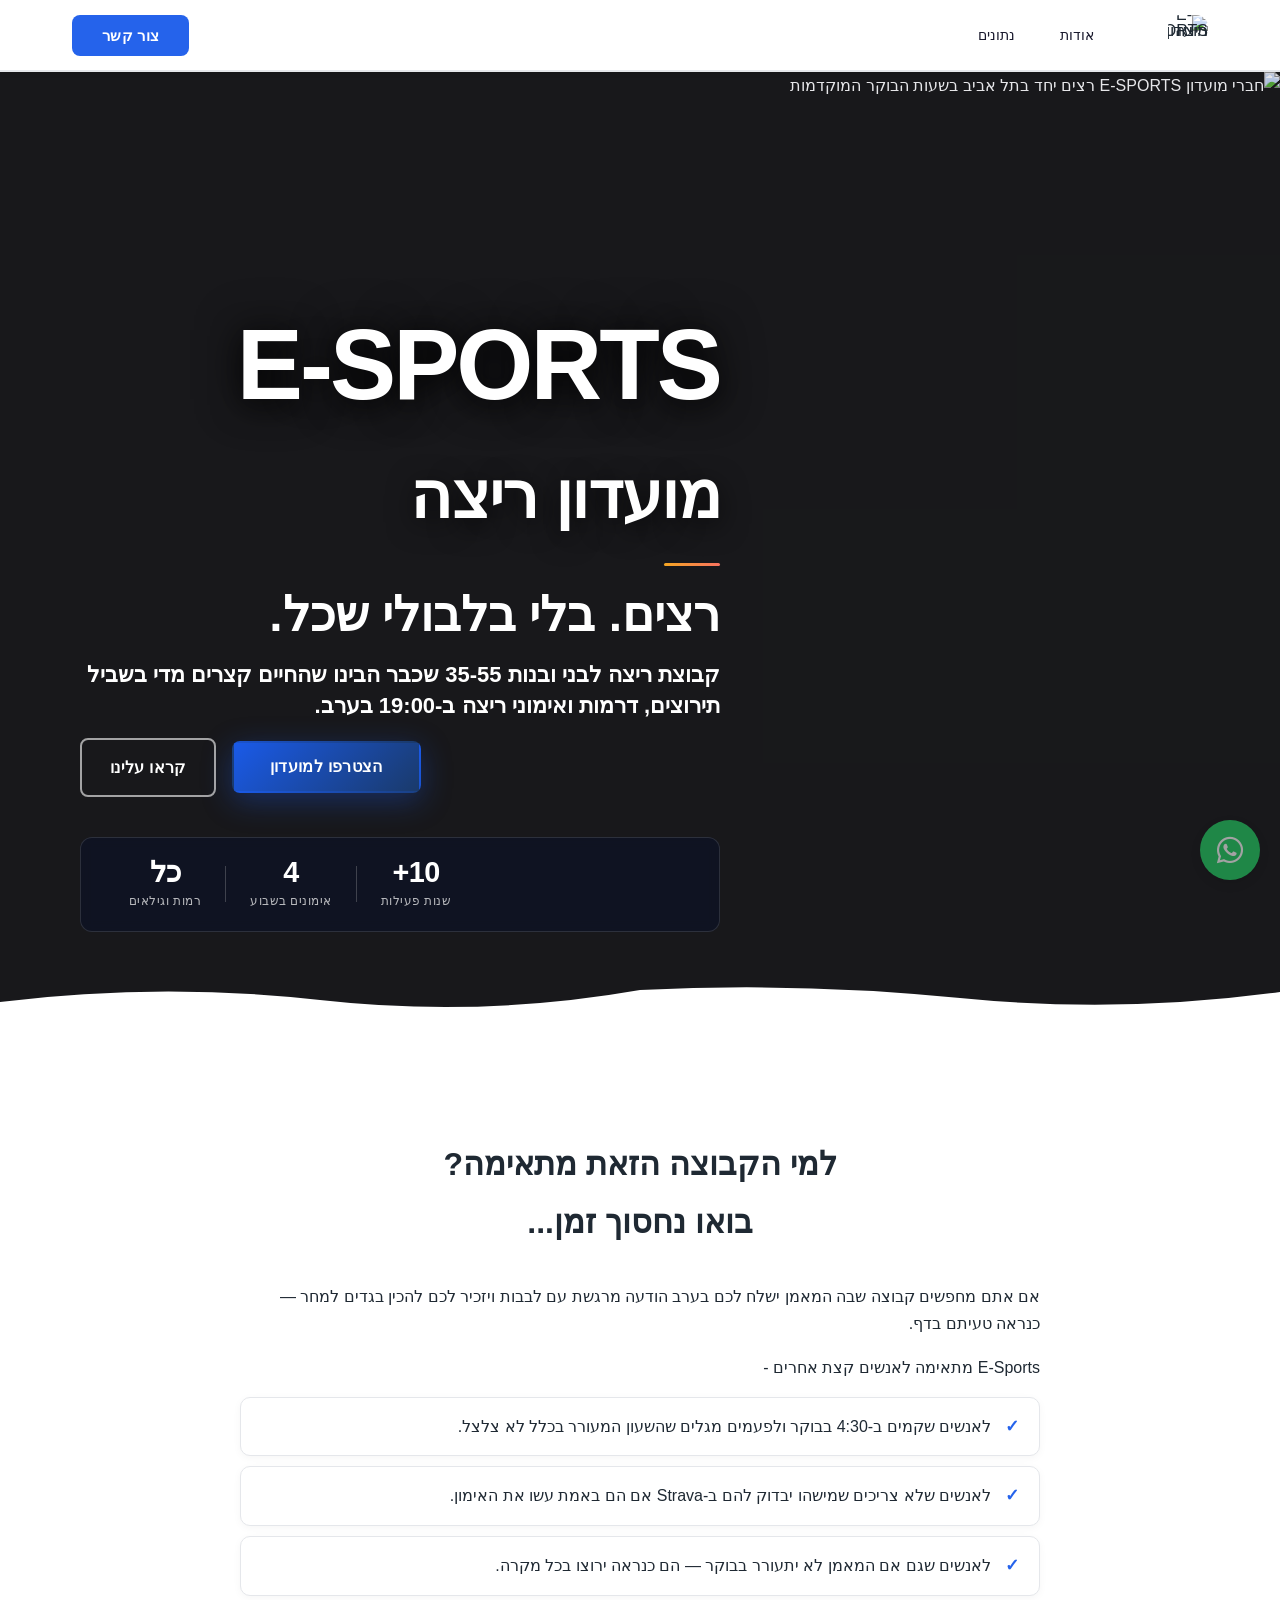
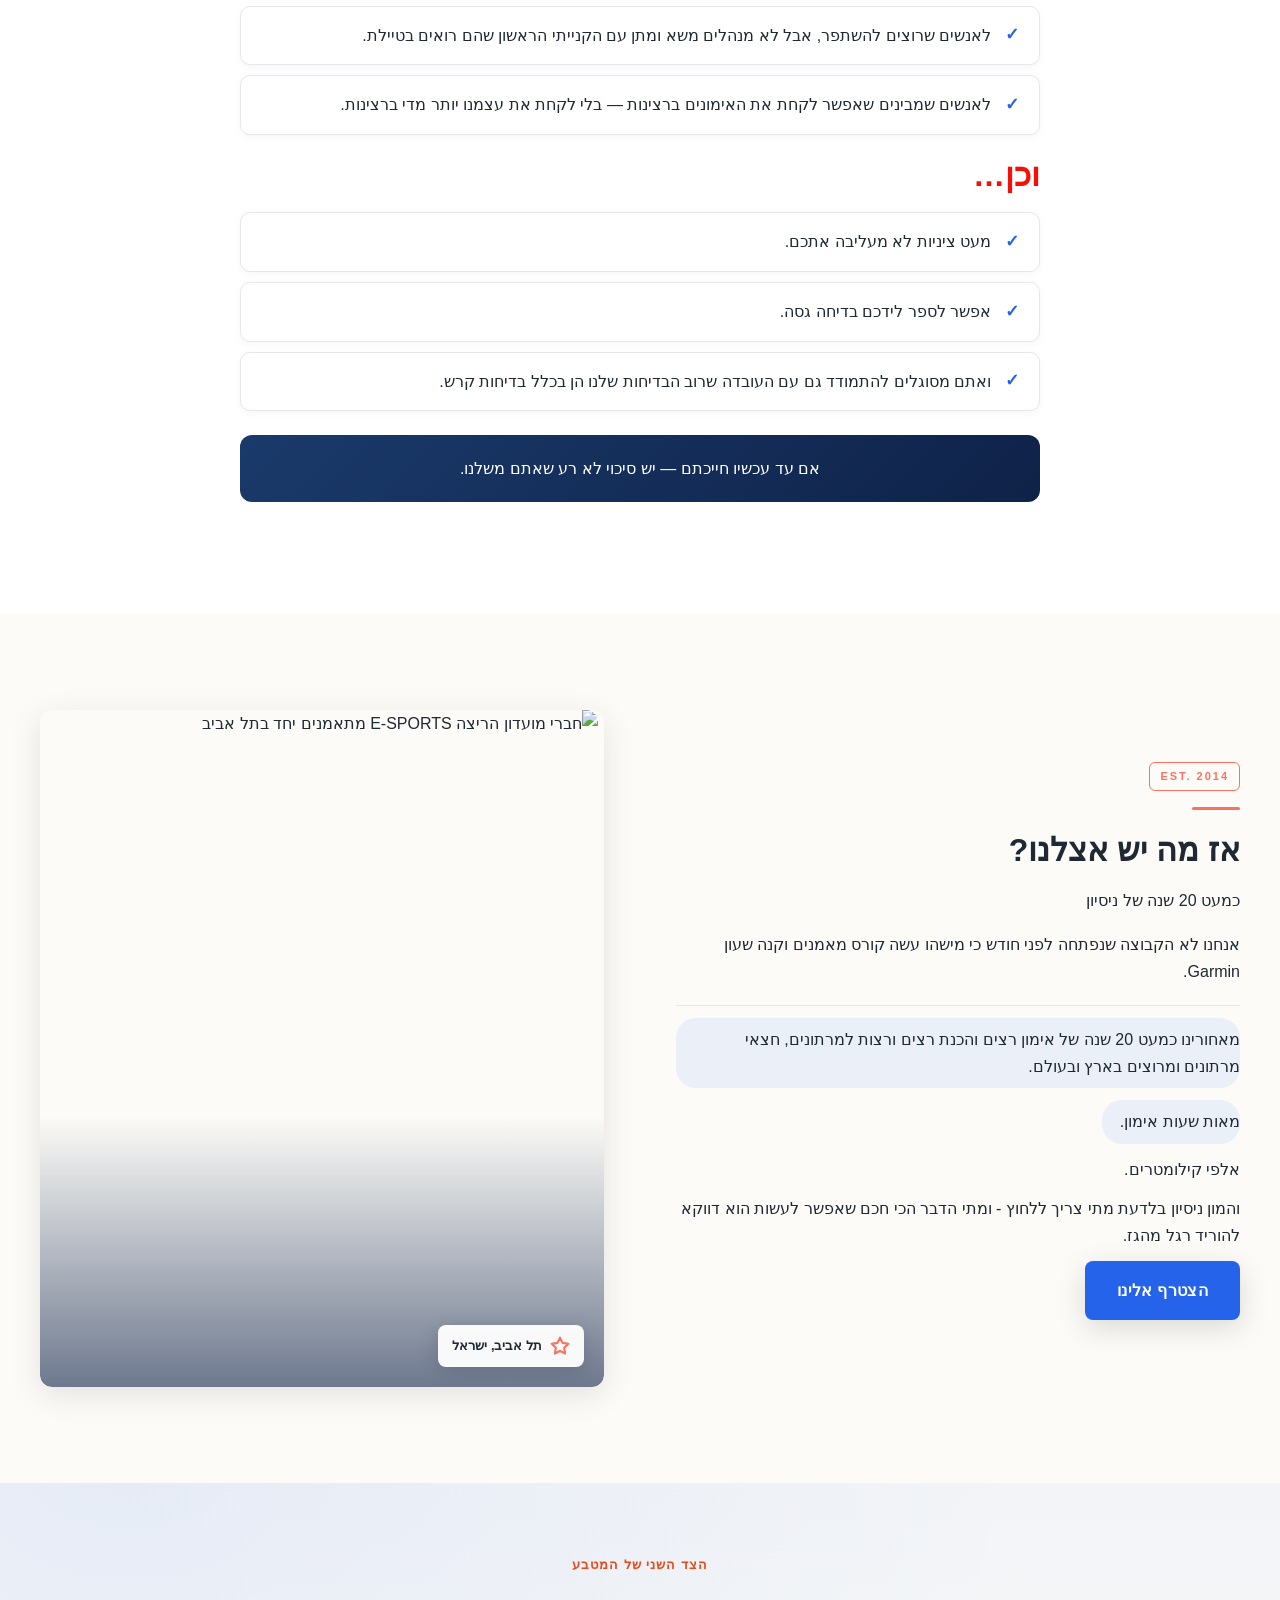
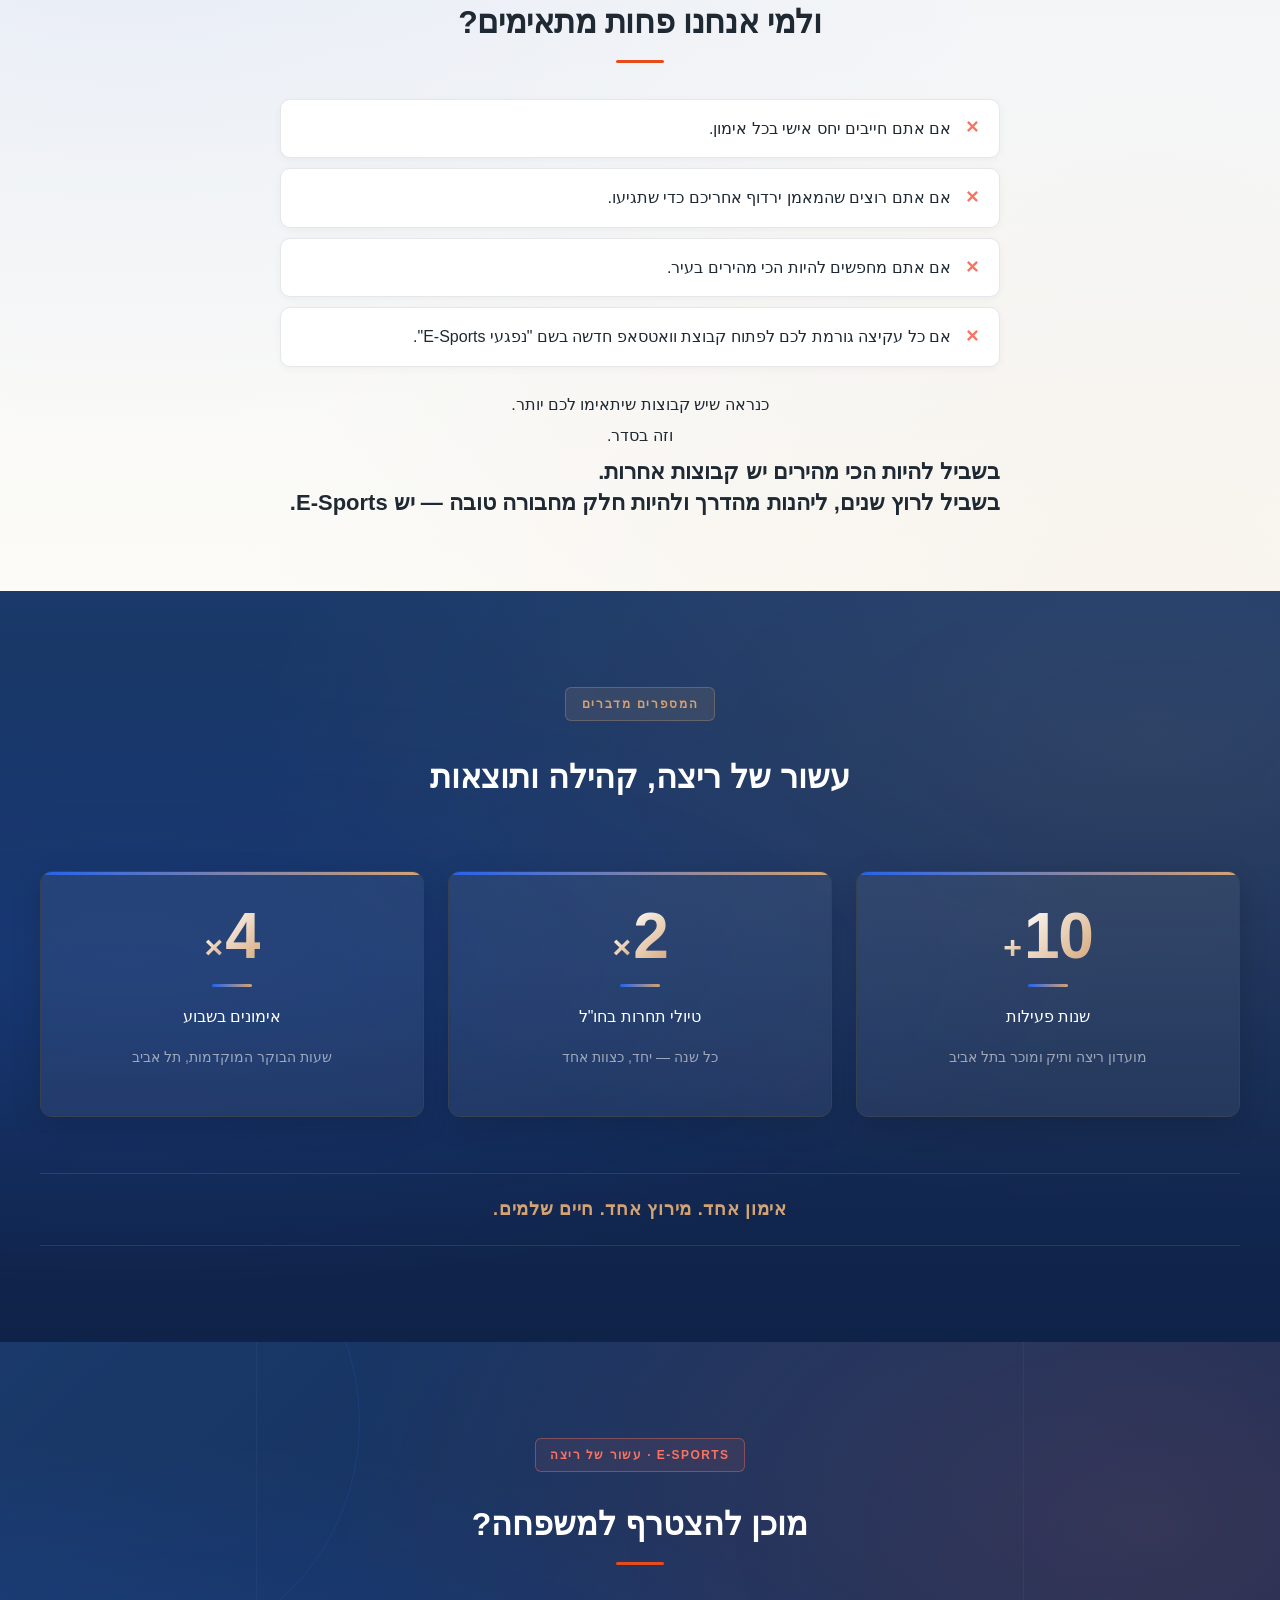
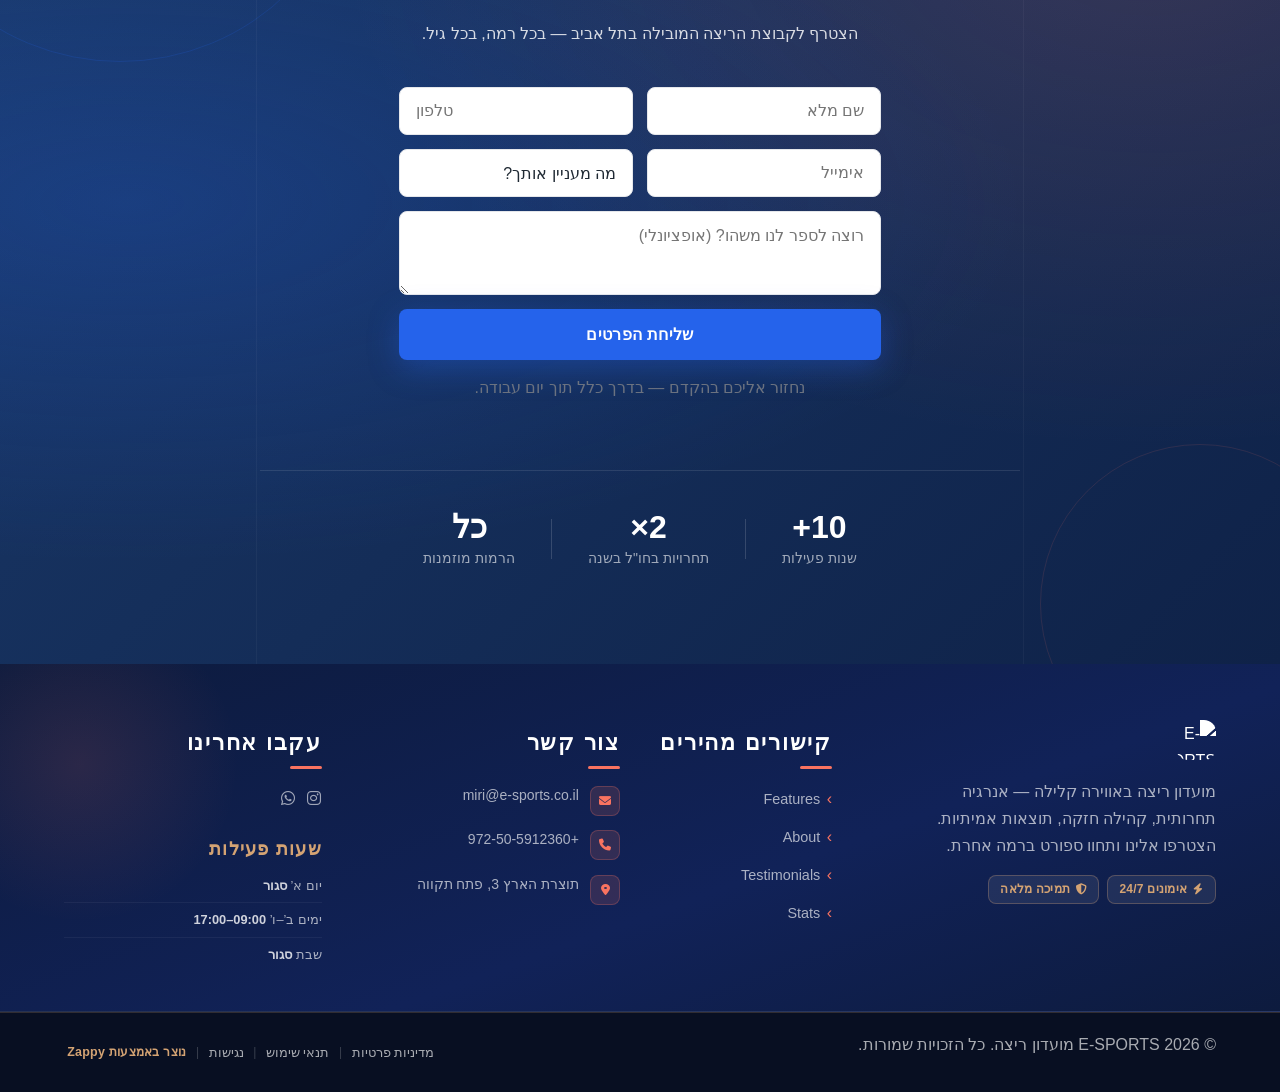
==== commit bd80f3c5: "Background sync: Progressive GitHub Sync" ====
--- a/index.html
+++ b/index.html
@@ -1586,7 +1586,7 @@
             <span class="contact-icon"><i class="fas fa-phone" data-element-type="icon" data-element-id="icon-1779803076006-53g471ydl" data-icon-type="fontawesome"></i></span>
             <span class="contact-text"><a href="tel:+972-50-5912360">+972-50-5912360</a></span>
           </li>
-          <li><a href="/"><span class="contact-icon"><i class="fas fa-map-marker-alt"></i></span>
+          <li><a href="https://www.google.com/maps/search/?api=1&amp;query=%D7%AA%D7%95%D7%A6%D7%A8%D7%AA%20%D7%94%D7%90%D7%A8%D7%A5%203%2C%20%D7%A4%D7%AA%D7%97%20%D7%AA%D7%A7%D7%95%D7%95%D7%94" target="_blank" rel="noopener noreferrer"><span class="contact-icon"><i class="fas fa-map-marker-alt"></i></span>
             <span class="contact-text">תוצרת הארץ 3, פתח תקווה</span></a></li>
         </ul>
       </div>
@@ -1594,18 +1594,12 @@
       <!-- Column 4: Social & Hours -->
       <div class="footer-col footer-social-col">
         <h3 class="footer-heading">עקבו אחרינו</h3>
-        <div class="social-links" aria-label="קישורי רשתות חברתיות">
-          
-          
-          
-        </div>
+        <div class="social-links" aria-label="קישורי רשתות חברתיות"><a href="https://instagram.com/e_sports_erans" target="_blank" rel="noopener noreferrer" aria-label="Instagram"><i class="fab fa-instagram"></i></a><a href="https://wa.me/972505912360" target="_blank" rel="noopener noreferrer" aria-label="WhatsApp"><i class="fab fa-whatsapp"></i></a></div>
         <div class="footer-hours">
           <h4 class="hours-heading">שעות פעילות</h4>
-          <ul class="hours-list">
-            <li><a href="/"><span>ראשון – חמישי&nbsp;&nbsp;</span><span>08:00 – 17:00</span></a></li>
-            <li><a href="/"><span>שישי&nbsp;&nbsp;</span><span>08:00 – 16:00</span></a></li>
-            <li><a href="/"><span>שבת</span><span>סגור</span></a></li>
-          </ul>
+          <ul class="hours-list"><li><a href="/"><span class="hours-day">יום א’</span> <span class="hours-time">סגור</span></a></li>
+<li><a href="/"><span class="hours-day">ימים ב’–ו’</span> <span class="hours-time">09:00–17:00</span></a></li>
+<li><a href="/"><span class="hours-day">שבת</span> <span class="hours-time">סגור</span></a></li></ul>
         </div>
       </div>
 
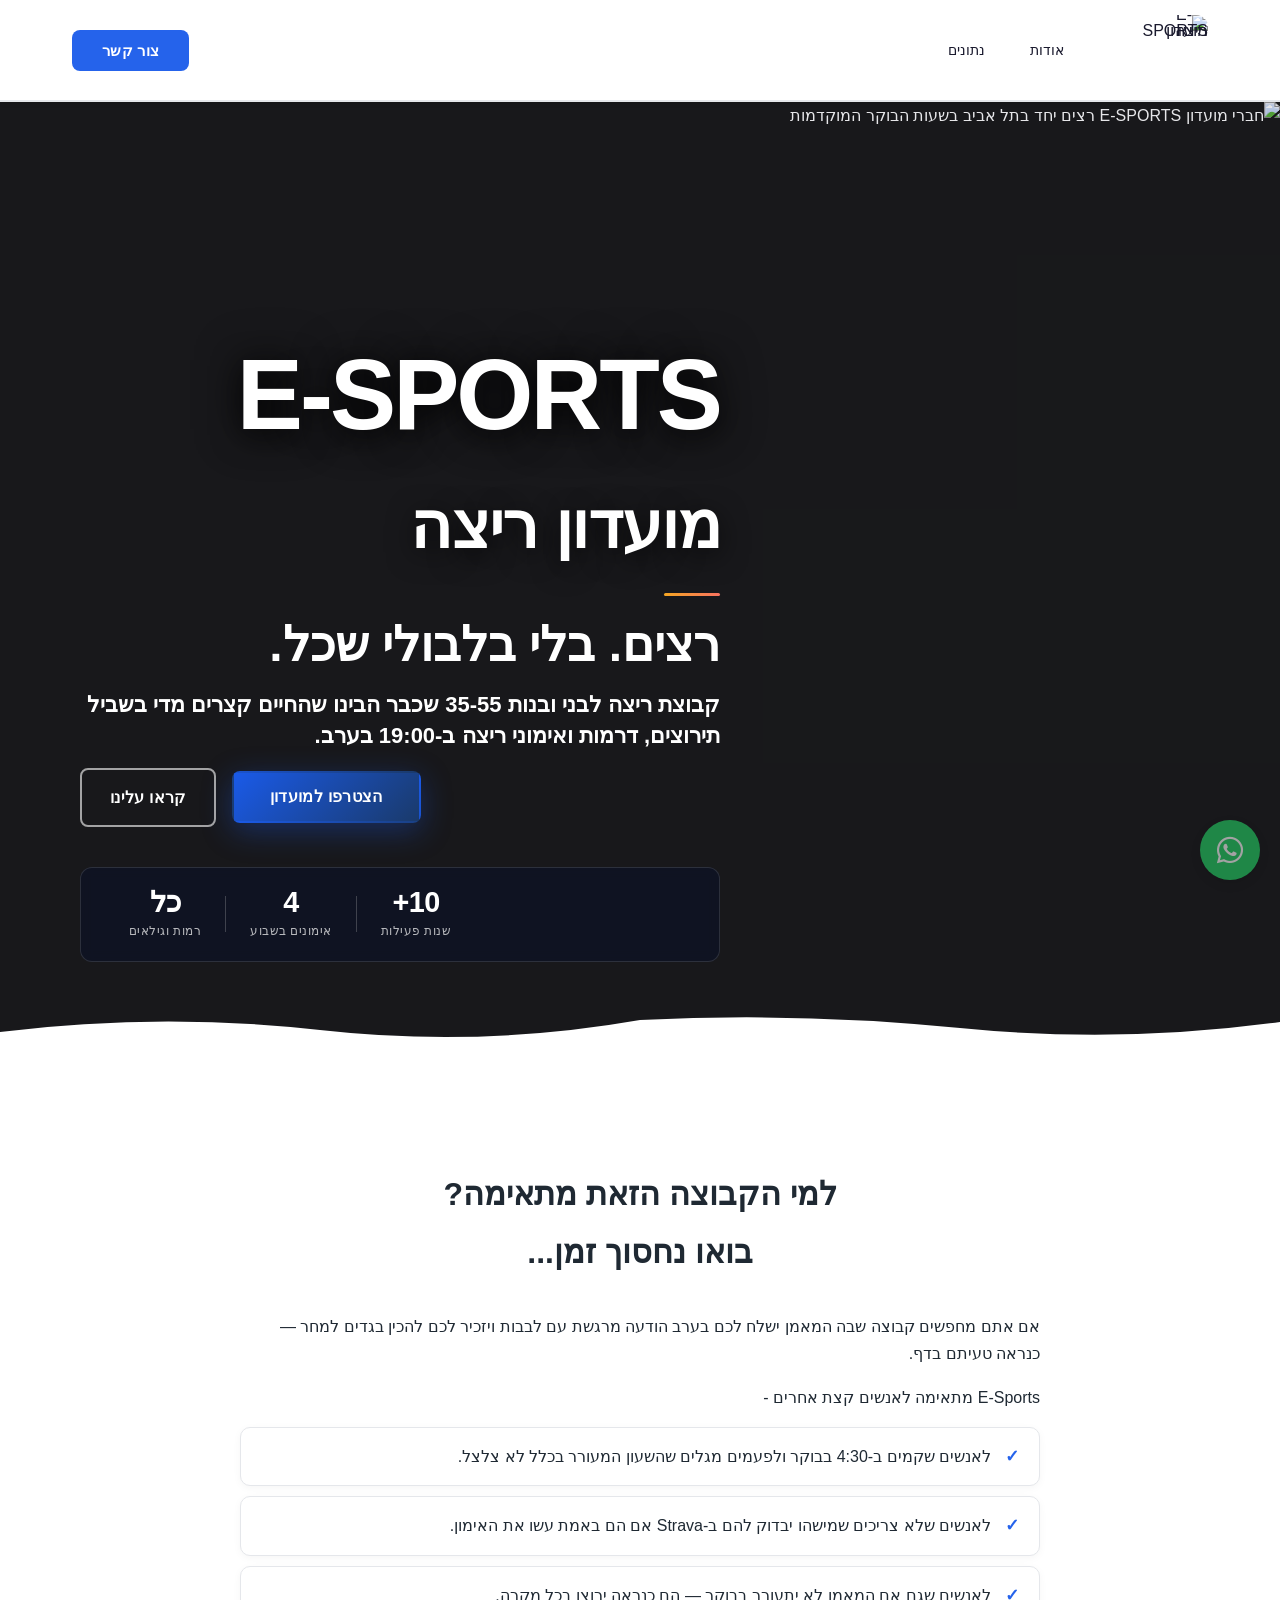
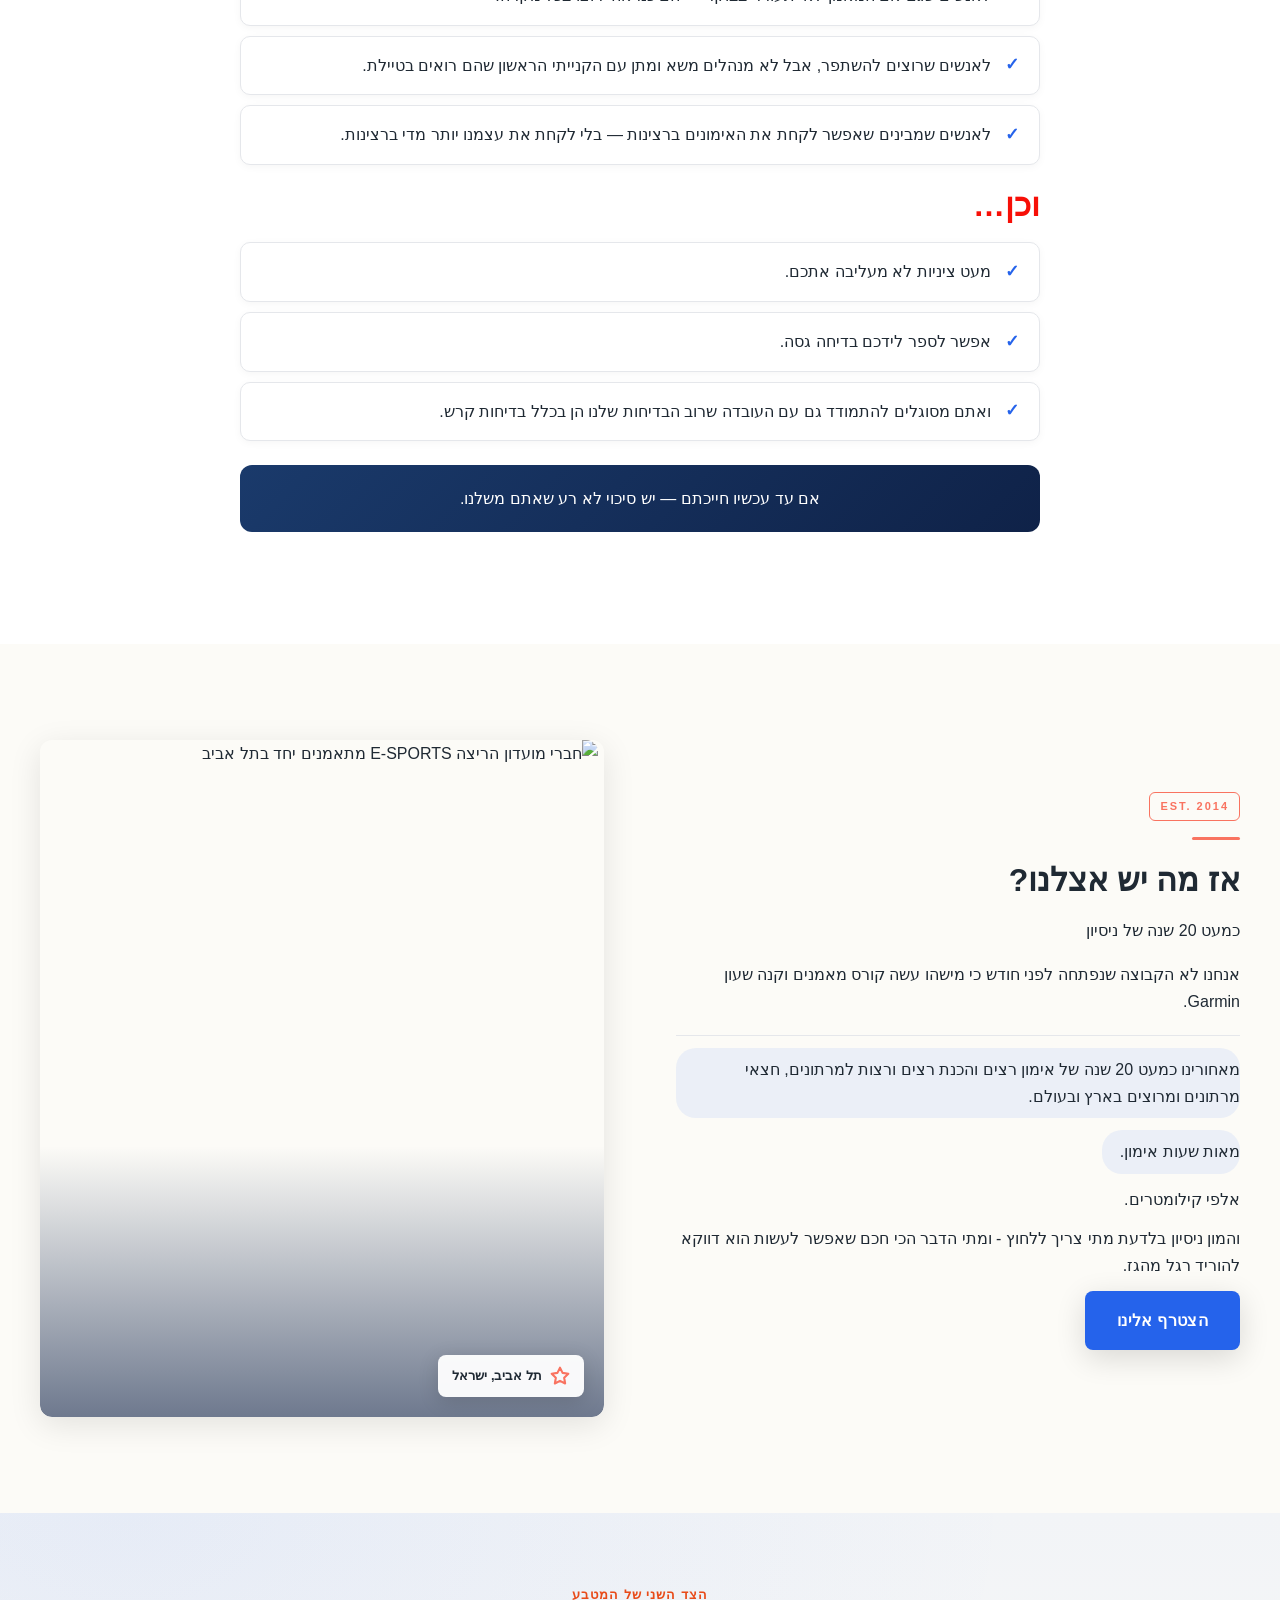
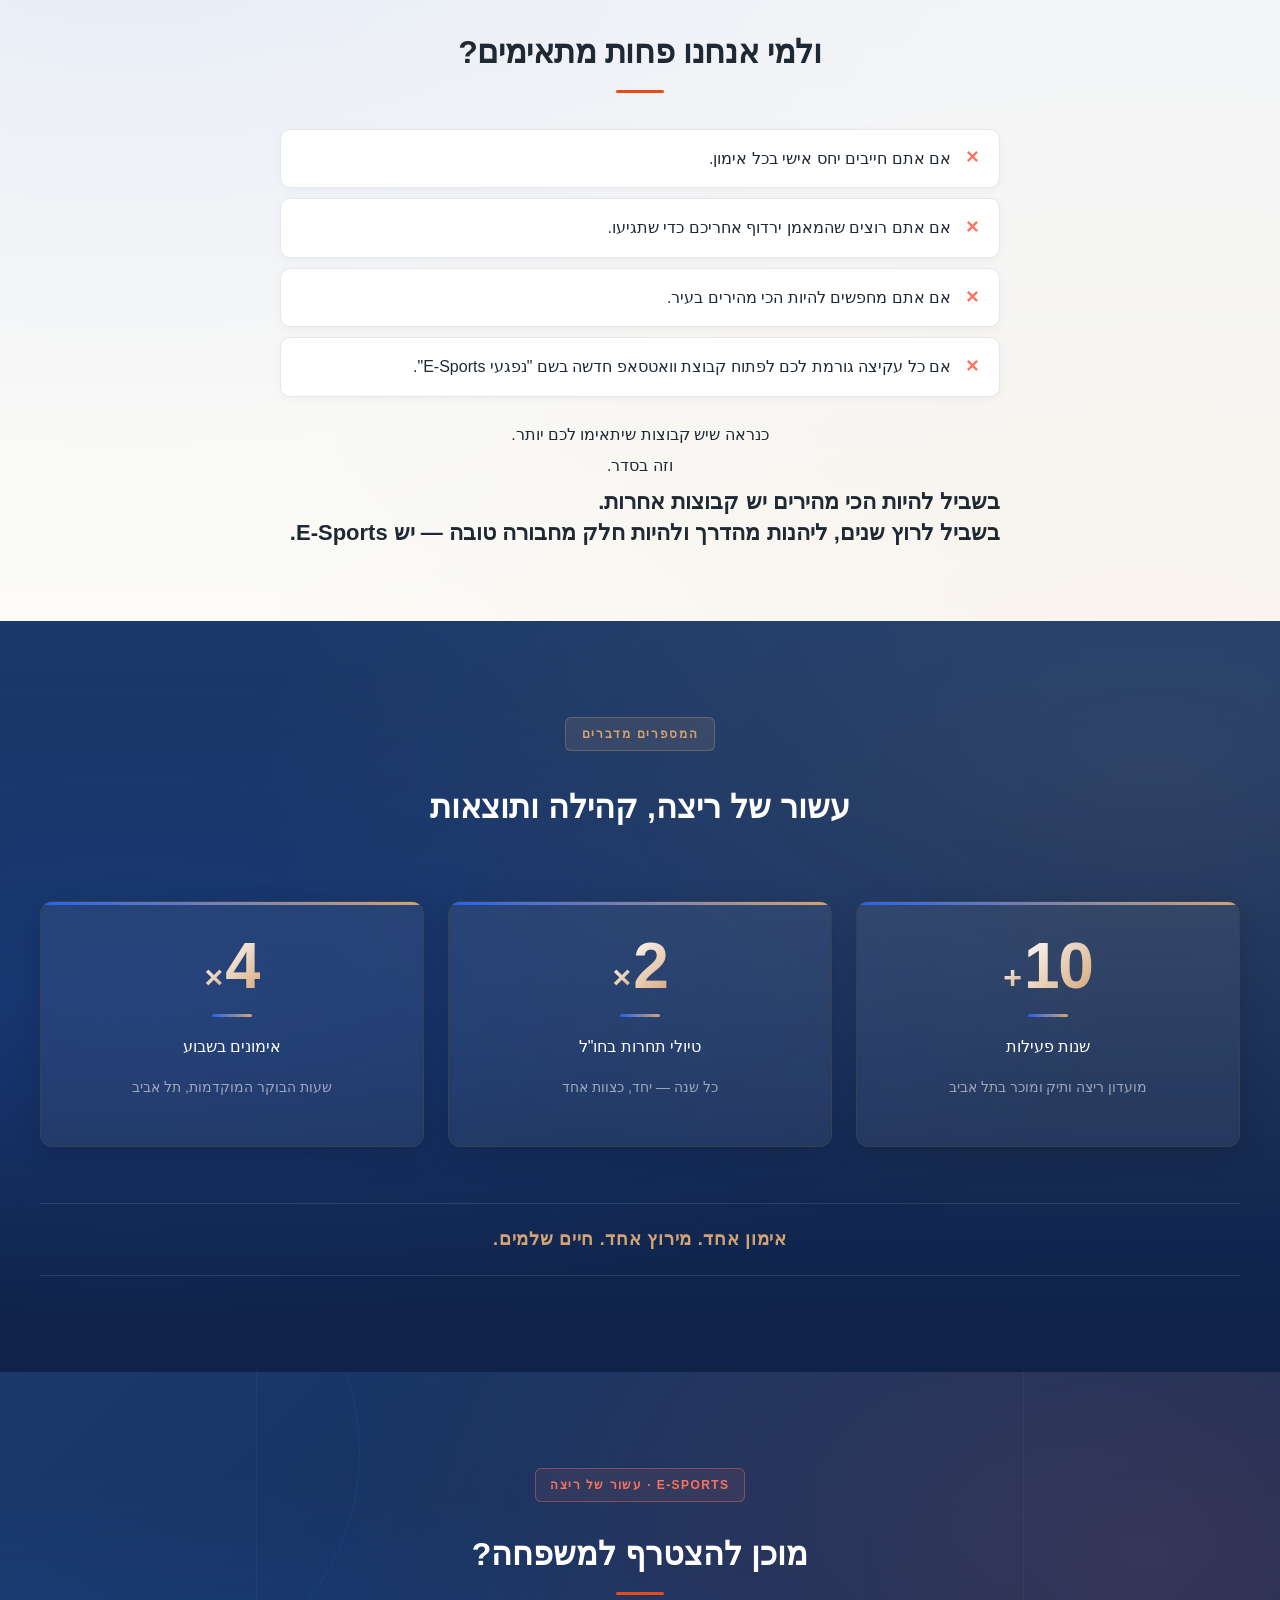
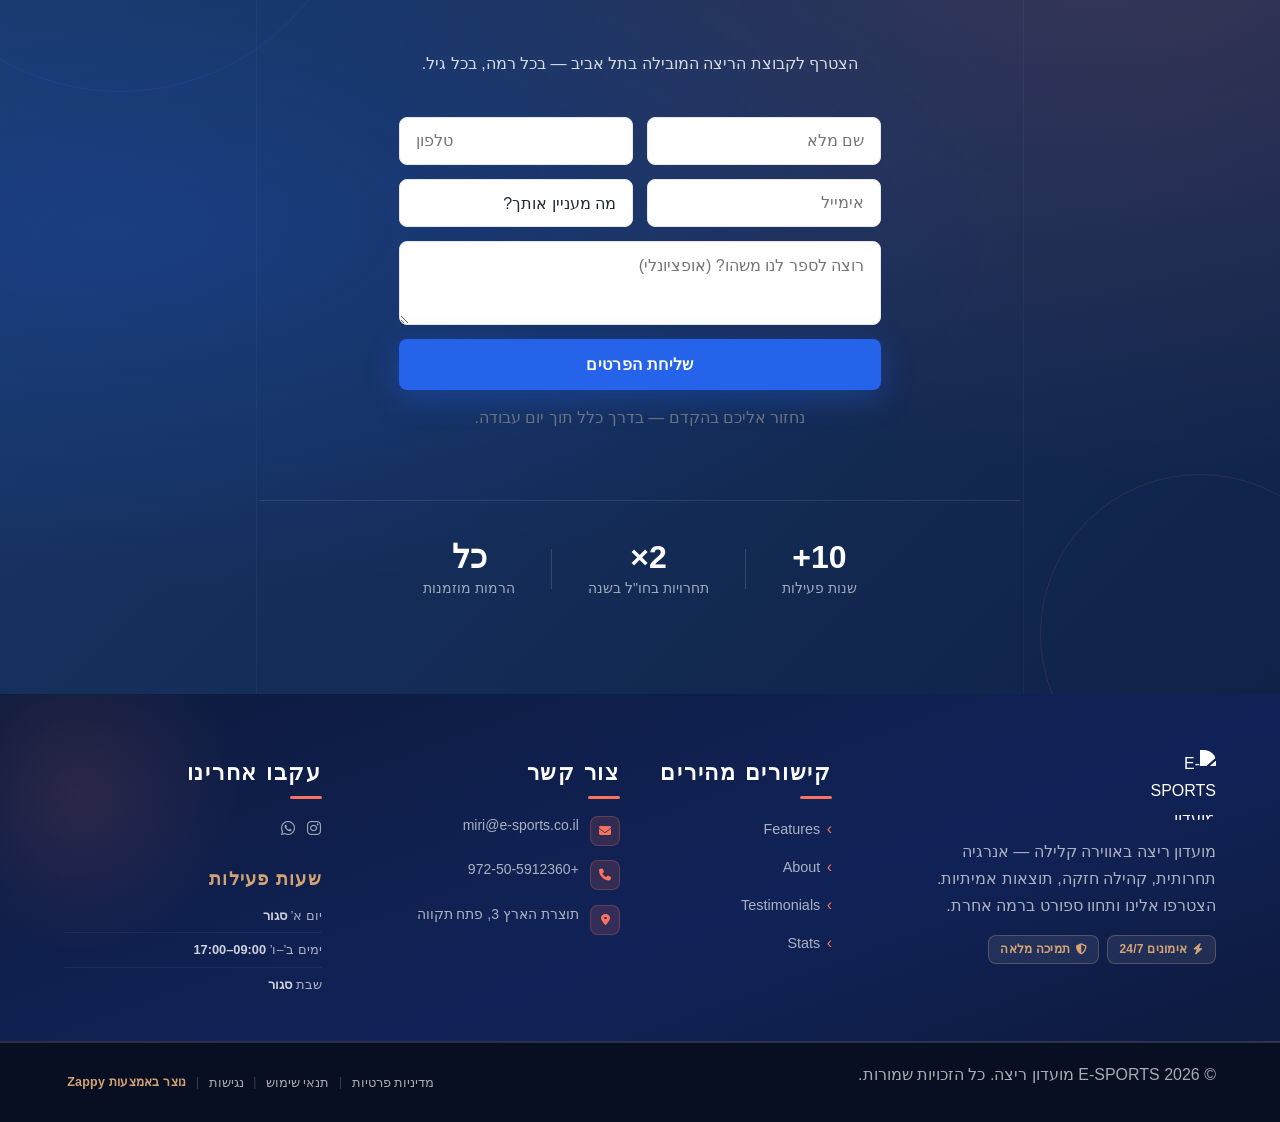
==== commit 9693f242: "Background sync: Progressive GitHub Sync" ====
--- a/index.html
+++ b/index.html
@@ -687,6 +687,7 @@
     <meta name="twitter:card" content="summary_large_image">
     <meta name="twitter:title" content="sports &amp; fitness — E-SPORTS מועדון ריצה">
     <meta name="twitter:description" content="E-SPORTS is a Tel Aviv-based running club led by Eran Shomron, celebrating a decade of activity with a warm, family-like atmosphere. The club trains in the earl">
+    <script type="application/ld+json">{"@context":"https://schema.org","@graph":[{"@type":"LocalBusiness","@id":"https://e-sports.co.il#organization","name":"E-SPORTS מועדון ריצה","url":"https://e-sports.co.il","description":"E-SPORTS is a Tel Aviv-based running club led by Eran Shomron, celebrating a decade of activity with a warm, family-like atmosphere. The club trains in the early morning hours and brings together runners of all levels and abilities. Their motto — 'One training. One race. A whole life.' — reflects a deep sense of community and long-term commitment. Members compete together in local races and travel abroad twice a year, creating a tight-knit, cohesive team spirit that goes beyond sport.","address":{"@type":"PostalAddress","streetAddress":"תוצרת הארץ 3, פתח תקווה"},"contactPoint":[{"@type":"ContactPoint","contactType":"customer service","email":"miri@e-sports.co.il","telephone":"+972-50-5912360"}]},{"@type":"WebSite","@id":"https://e-sports.co.il#website","url":"https://e-sports.co.il","name":"E-SPORTS מועדון ריצה","publisher":{"@id":"https://e-sports.co.il#organization"}}]}</script>
     <meta property="og:type" content="website">
   <meta property="og:locale" content="he_IL">
   
--- a/styles.css
+++ b/styles.css
@@ -4218,13 +4218,7 @@
 }
 
 
-/* Logo size constraint - enforce max-height only */
-.logo, img.logo, .logo img, .logo-link img, .nav-brand img {
-  max-height: 40px !important;
-  height: auto !important;
-  width: auto !important;
-  object-fit: contain !important;
-}
+
 
 
 /* Footer contact alignment fix */
@@ -5486,6 +5480,240 @@
   gap: 14px;
 }
 }
+/* === NAVBAR STYLE OVERRIDES START === */
+.navbar { background-color: #FFFFFF !important; }
+.zappy-catalog-menu, #zappy-catalog-menu {}
+.navbar .nav-menu > li > a,
+.navbar .nav-menu > .nav-item > a,
+.navbar .nav-link,
+.navbar .navbar-nav .nav-link,
+.navbar a:not(.nav-cta-btn) { color: #1A1A2E !important; }
+.navbar .nav-menu > li > a:hover,
+.navbar .nav-menu > .nav-item > a:hover,
+.navbar .nav-link:hover,
+.navbar a:not(.nav-cta-btn):hover { color: #1A5AE8 !important; }
+.navbar .navbar-brand, .navbar .navbar-brand a { color: #1A1A2E !important; }
+.navbar .dropdown-toggle { color: #1A1A2E !important; }
+.navbar .dropdown-toggle:hover { color: #1A5AE8 !important; }
+.navbar .mobile-hamburger-btn, .navbar .mobile-close-btn { color: #1A1A2E !important; }
+.navbar-toggler { color: #1A1A2E !important; border-color: #1A1A2E44 !important; }
+.navbar-toggler-icon { background-image: url("data:image/svg+xml,%3csvg xmlns='http://www.w3.org/2000/svg' viewBox='0 0 30 30'%3e%3cpath stroke='%231A1A2E' stroke-linecap='round' stroke-miterlimit='10' stroke-width='2' d='M4 7h22M4 15h22M4 23h22'/%3e%3c/svg%3e") !important; }
+.navbar .dropdown-menu { background-color: #FFFFFF !important; }
+.navbar .dropdown-menu li a,
+.navbar .dropdown-menu .dropdown-item { color: #1A1A2E !important; }
+.navbar .dropdown-menu li a:hover,
+.navbar .dropdown-menu .dropdown-item:hover { color: #1A5AE8 !important; background-color: rgba(128,128,128,0.1) !important; }
+.navbar .sub-menu,
+.navbar ul.sub-menu,
+nav.navbar .sub-menu { background-color: #FFFFFF !important; }
+.navbar .sub-menu a,
+.navbar .sub-menu li a,
+.navbar .nav-menu .sub-menu a,
+.navbar .nav-menu .sub-menu li a,
+.navbar .zappy-products-dropdown .sub-menu a,
+nav.navbar .sub-menu li a { color: #1A1A2E !important; }
+.navbar .sub-menu a:hover,
+.navbar .sub-menu li a:hover,
+nav.navbar .sub-menu li a:hover { color: #1A5AE8 !important; background-color: rgba(128,128,128,0.1) !important; }
+.navbar .mobile-submenu-toggle { color: #1A1A2E !important; }
+.navbar .phone-header-btn { color: #1A1A2E !important; }
+.navbar .nav-search-input,
+.navbar .nav-search-box .nav-search-input { color: #1F2933 !important; }
+.navbar .nav-search-input::placeholder { color: var(--text-muted, rgba(128,128,128,0.6)) !important; }
+@media (min-width: 769px) {
+  .navbar .nav-search-box .nav-search-btn { color: #1F2933 !important; }
+  .navbar .nav-search-box .nav-search-btn svg { stroke: #1F2933 !important; fill: none !important; }
+}
+.navbar .nav-search-result-name { color: #1F2933 !important; }
+.navbar .nav-search-result-item a { color: #1F2933 !important; }
+.navbar .nav-search-result-price { color: var(--accent, var(--primary)) !important; }
+.navbar .nav-search-no-results,
+.navbar .search-no-results { color: var(--text-muted, rgba(128,128,128,0.6)) !important; }
+.zappy-catalog-menu, #zappy-catalog-menu { background: #FFFFFF !important; }
+.zappy-catalog-menu .catalog-menu-item,
+.zappy-catalog-menu .catalog-menu-all { color: #1A1A2E !important; }
+.zappy-catalog-menu .catalog-menu-item:hover,
+.zappy-catalog-menu .catalog-menu-all:hover { color: #1A5AE8 !important; background: rgba(128,128,128,0.1) !important; }
+.navbar .cart-link.nav-cart,
+.navbar .login-link.nav-login,
+.navbar .nav-search-toggle,
+.navbar .search-toggle { background: var(--bg-light, #ffffff) !important; color: #1F2933 !important; }
+.navbar .cart-link.nav-cart:hover,
+.navbar .login-link.nav-login:hover,
+.navbar .nav-search-toggle:hover,
+.navbar .search-toggle:hover { background: rgba(128,128,128,0.15) !important; color: #1F2933 !important; }
+.navbar .cart-link.nav-cart svg, .navbar .login-link.nav-login svg, .navbar .nav-search-toggle svg, .navbar .search-toggle svg { color: inherit !important; fill: none !important; stroke: currentColor !important; }
+
+.navbar.scrolled .cart-link.nav-cart,
+.navbar.scrolled .login-link.nav-login,
+.navbar.scrolled .nav-search-toggle,
+.navbar.scrolled .search-toggle { background: var(--bg-light, #ffffff) !important; color: #1F2933 !important; }
+@media (max-width: 768px) {
+  .navbar { background-color: #FFFFFF !important; background-image: none !important; backdrop-filter: none !important; -webkit-backdrop-filter: none !important; box-shadow: none !important; }
+  /* Kill backdrop-filter on EVERY navbar state at mobile (not just base .navbar).
+     A backdrop-filter makes the navbar the containing block for fixed-positioned
+     descendants, so the fixed mobile menu's top/bottom resolve against the ~70px
+     navbar instead of the viewport and the open menu collapses to a sliver on
+     scrolled (non-home) pages. The scrolled selector must out-specify the
+     generated ".navbar.scrolled { backdrop-filter: ... !important }" rule. The
+     mobile navbar background is solid, so the blur is purely decorative here. */
+  .navbar.scrolled, nav.navbar.scrolled, .navbar.active, .navbar.open, .navbar.show, .navbar.menu-open, .zappy-catalog-menu, #zappy-catalog-menu, .zappy-catalog-menu.scrolled, #zappy-catalog-menu.scrolled { backdrop-filter: none !important; -webkit-backdrop-filter: none !important; }
+  .zappy-catalog-menu, #zappy-catalog-menu { background-image: none !important; }
+  .navbar::before, .navbar::after { background: transparent !important; opacity: 0 !important; }
+  body.menu-open .navbar, body.nav-open .navbar, body.mobile-menu-open .navbar, .navbar.scrolled, .navbar.active, .navbar.open, .navbar.show, .navbar.menu-open, .navbar:has(.nav-menu.active), .navbar:has(#navMenu.active), .navbar:has(.mobile-menu.active), .navbar:has(.mobile-toggle.active), .navbar:has(#mobileToggle.active) { background-color: #FFFFFF !important; }
+  .nav-menu, .nav-menu.active, .nav-menu.nav-menu-active, #navMenu, #navMenu.active, .mobile-menu, .mobile-menu.active, .mobile-nav, .mobile-nav.active { background-color: #FFFFFF !important; background: #FFFFFF !important; }
+  .nav-menu.active, .nav-menu.nav-menu-active, #navMenu.active, .mobile-menu.active, .mobile-nav.active { height: calc(100dvh - 70px) !important; max-height: calc(100dvh - 70px) !important; overflow-y: auto !important; }
+  .nav-menu a, .nav-menu > li > a, #navMenu a, #navMenu > li > a { color: #1F2933 !important; }
+  /* Language submenu uses <button>s — they do not match the anchor selectors above,
+     so color:inherit left Hebrew/English labels invisible on dark mobile menus. */
+  .nav-menu .mobile-lang-toggle, .nav-menu .mobile-lang-toggle span, .nav-menu .mobile-lang-option,
+  #navMenu .mobile-lang-toggle, #navMenu .mobile-lang-toggle span, #navMenu .mobile-lang-option {
+    color: #1F2933 !important;
+  }
+  .nav-menu .mobile-lang-toggle svg, #navMenu .mobile-lang-toggle svg { color: inherit !important; fill: currentColor !important; }
+  .nav-menu a:hover, .nav-menu > li > a:hover { color: #1A5AE8 !important; }
+  .nav-menu .dropdown-menu { background: rgba(128,128,128,0.06) !important; }
+  .nav-menu .dropdown-menu a, .nav-menu .dropdown-menu li a { color: #1F2933 !important; }
+  .nav-menu .dropdown-menu a:hover { color: #1A5AE8 !important; }
+  .nav-menu .sub-menu a { color: #1F2933 !important; white-space: normal !important; }
+  .nav-menu .sub-menu a:hover { color: #1A5AE8 !important; }
+  .nav-menu > li { position: relative !important; }
+  .navbar .nav-menu .mobile-submenu-toggle { color: #1F2933 !important; position: static !important; height: auto !important; flex-shrink: 0 !important; align-self: stretch !important; }
+  .mobile-toggle { color: #1A1A2E !important; }
+  .mobile-toggle svg { color: inherit !important; }
+  .mobile-toggle svg path { stroke: currentColor !important; }
+  
+  /* When menu is open or navbar is scrolled in mobile, the background is dropdownBg, so text should be mobileMenuText */
+  .navbar.scrolled .mobile-toggle, .navbar.scrolled .mobile-hamburger-btn, .navbar.scrolled .mobile-close-btn,
+  .navbar.scrolled .navbar-brand, .navbar.scrolled .dropdown-toggle, .navbar.scrolled .phone-header-btn,
+  body.menu-open .navbar .mobile-toggle, body.nav-open .navbar .mobile-toggle, body.mobile-menu-open .navbar .mobile-toggle,
+  .navbar.active .mobile-toggle, .navbar.open .mobile-toggle, .navbar.show .mobile-toggle, .navbar.menu-open .mobile-toggle,
+  .navbar:has(.nav-menu.active) .mobile-toggle, .navbar:has(#navMenu.active) .mobile-toggle, .navbar:has(.mobile-menu.active) .mobile-toggle, .navbar:has(.mobile-toggle.active) .mobile-toggle,
+  body.menu-open .navbar .navbar-brand, body.nav-open .navbar .navbar-brand, body.mobile-menu-open .navbar .navbar-brand,
+  .navbar.active .navbar-brand, .navbar.open .navbar-brand, .navbar.show .navbar-brand, .navbar.menu-open .navbar-brand,
+  .navbar:has(.nav-menu.active) .navbar-brand, .navbar:has(#navMenu.active) .navbar-brand, .navbar:has(.mobile-menu.active) .navbar-brand, .navbar:has(.mobile-toggle.active) .navbar-brand,
+  body.menu-open .navbar .phone-header-btn, body.nav-open .navbar .phone-header-btn, body.mobile-menu-open .navbar .phone-header-btn,
+  .navbar.active .phone-header-btn, .navbar.open .phone-header-btn, .navbar.show .phone-header-btn, .navbar.menu-open .phone-header-btn,
+  .navbar:has(.nav-menu.active) .phone-header-btn, .navbar:has(#navMenu.active) .phone-header-btn, .navbar:has(.mobile-menu.active) .phone-header-btn, .navbar:has(.mobile-toggle.active) .phone-header-btn {
+    color: #1F2933 !important;
+  }
+  .navbar.scrolled .mobile-toggle svg, .navbar.scrolled .mobile-hamburger-btn svg, .navbar.scrolled .mobile-close-btn svg,
+  .navbar.scrolled .navbar-brand svg, .navbar.scrolled .dropdown-toggle svg, .navbar.scrolled .phone-header-btn svg,
+  body.menu-open .navbar .mobile-toggle svg, body.nav-open .navbar .mobile-toggle svg, body.mobile-menu-open .navbar .mobile-toggle svg,
+  .navbar.active .mobile-toggle svg, .navbar.open .mobile-toggle svg, .navbar.show .mobile-toggle svg, .navbar.menu-open .mobile-toggle svg,
+  .navbar:has(.nav-menu.active) .mobile-toggle svg, .navbar:has(#navMenu.active) .mobile-toggle svg, .navbar:has(.mobile-menu.active) .mobile-toggle svg, .navbar:has(.mobile-toggle.active) .mobile-toggle svg,
+  body.menu-open .navbar .phone-header-btn svg, body.nav-open .navbar .phone-header-btn svg, body.mobile-menu-open .navbar .phone-header-btn svg,
+  .navbar.active .phone-header-btn svg, .navbar.open .phone-header-btn svg, .navbar.show .phone-header-btn svg, .navbar.menu-open .phone-header-btn svg,
+  .navbar:has(.nav-menu.active) .phone-header-btn svg, .navbar:has(#navMenu.active) .phone-header-btn svg, .navbar:has(.mobile-menu.active) .phone-header-btn svg, .navbar:has(.mobile-toggle.active) .phone-header-btn svg,
+  body.menu-open .navbar .navbar-brand svg, body.nav-open .navbar .navbar-brand svg, body.mobile-menu-open .navbar .navbar-brand svg,
+  .navbar.active .navbar-brand svg, .navbar.open .navbar-brand svg, .navbar.show .navbar-brand svg, .navbar.menu-open .navbar-brand svg,
+  .navbar:has(.nav-menu.active) .navbar-brand svg, .navbar:has(#navMenu.active) .navbar-brand svg, .navbar:has(.mobile-menu.active) .navbar-brand svg, .navbar:has(.mobile-toggle.active) .navbar-brand svg {
+    color: #1F2933 !important;
+    stroke: currentColor !important;
+  }
+  .navbar.scrolled .mobile-toggle svg path, .navbar.scrolled .mobile-hamburger-btn svg path, .navbar.scrolled .mobile-close-btn svg path,
+  .navbar.scrolled .navbar-brand svg path, .navbar.scrolled .dropdown-toggle svg path, .navbar.scrolled .phone-header-btn svg path,
+  body.menu-open .navbar .mobile-toggle svg path, body.nav-open .navbar .mobile-toggle svg path, body.mobile-menu-open .navbar .mobile-toggle svg path,
+  .navbar.active .mobile-toggle svg path, .navbar.open .mobile-toggle svg path, .navbar.show .mobile-toggle svg path, .navbar.menu-open .mobile-toggle svg path,
+  .navbar:has(.nav-menu.active) .mobile-toggle svg path, .navbar:has(#navMenu.active) .mobile-toggle svg path, .navbar:has(.mobile-menu.active) .mobile-toggle svg path, .navbar:has(.mobile-toggle.active) .mobile-toggle svg path,
+  body.menu-open .navbar .phone-header-btn svg path, body.nav-open .navbar .phone-header-btn svg path, body.mobile-menu-open .navbar .phone-header-btn svg path,
+  .navbar.active .phone-header-btn svg path, .navbar.open .phone-header-btn svg path, .navbar.show .phone-header-btn svg path, .navbar.menu-open .phone-header-btn svg path,
+  .navbar:has(.nav-menu.active) .phone-header-btn svg path, .navbar:has(#navMenu.active) .phone-header-btn svg path, .navbar:has(.mobile-menu.active) .phone-header-btn svg path, .navbar:has(.mobile-toggle.active) .phone-header-btn svg path,
+  body.menu-open .navbar .navbar-brand svg path, body.nav-open .navbar .navbar-brand svg path, body.mobile-menu-open .navbar .navbar-brand svg path,
+  .navbar.active .navbar-brand svg path, .navbar.open .navbar-brand svg path, .navbar.show .navbar-brand svg path, .navbar.menu-open .navbar-brand svg path,
+  .navbar:has(.nav-menu.active) .navbar-brand svg path, .navbar:has(#navMenu.active) .navbar-brand svg path, .navbar:has(.mobile-menu.active) .navbar-brand svg path, .navbar:has(.mobile-toggle.active) .navbar-brand svg path {
+    stroke: currentColor !important;
+  }
+  
+  .navbar.scrolled .mobile-toggle svg { color: inherit !important; }
+  .navbar.scrolled .mobile-toggle svg path { stroke: currentColor !important; }
+  
+  .navbar.scrolled .nav-menu > li > a,
+  .navbar.scrolled .nav-menu > .nav-item > a,
+  .navbar.scrolled .nav-link,
+  .navbar.scrolled a:not(.nav-cta-btn) { color: #1F2933 !important; }
+  .cart-link.nav-cart,
+  .login-link.nav-login,
+  .nav-search-toggle,
+  .search-toggle,
+  .navbar .nav-search-toggle,
+  .navbar .nav-container .nav-ecommerce-icons.nav-icons-right .nav-search-toggle,
+  html body .navbar .nav-container .nav-ecommerce-icons.nav-icons-right .nav-search-toggle { background: var(--bg-light, #ffffff) !important; color: #1F2933 !important; }
+  .cart-link.nav-cart svg,
+  .login-link.nav-login svg,
+  .nav-search-toggle svg,
+  .search-toggle svg,
+  .navbar .nav-search-toggle svg,
+  .navbar .nav-container .nav-ecommerce-icons.nav-icons-right .nav-search-toggle svg,
+  .navbar .nav-container .nav-ecommerce-icons.nav-icons-right .nav-search-toggle svg *,
+  html body .navbar .nav-container .nav-ecommerce-icons.nav-icons-right .nav-search-toggle svg,
+  html body .navbar .nav-container .nav-ecommerce-icons.nav-icons-right .nav-search-toggle svg * { stroke: #1F2933 !important; color: #1F2933 !important; fill: none !important; }
+  /* Desktop search box must never leak onto mobile as a cream square. */
+  .nav-search-box,
+  .navbar .nav-search-box,
+  .navbar .nav-ecommerce-icons .nav-search-box,
+  .navbar .nav-ecommerce-icons.nav-icons-left .nav-search-box,
+  .navbar .nav-container .nav-ecommerce-icons.nav-icons-left .nav-search-box,
+  html body .navbar .nav-ecommerce-icons.nav-icons-left .nav-search-box {
+    display: none !important;
+    visibility: hidden !important;
+    width: 0 !important;
+    height: 0 !important;
+    min-width: 0 !important;
+    overflow: hidden !important;
+    background: transparent !important;
+    pointer-events: none !important;
+  }
+  .mobile-search-panel { color: #ffffff !important; }
+  .mobile-search-panel input { color: #ffffff !important; background: rgba(255,255,255,0.12) !important; }
+  .mobile-search-panel .close-search { color: #ffffff !important; background: rgba(255,255,255,0.15) !important; }
+  .mobile-search-panel .close-search svg { stroke: #ffffff !important; color: #ffffff !important; }
+  .mobile-search-panel .close-search:hover { color: #ffffff !important; background: rgba(255,255,255,0.25) !important; }
+  .mobile-search-panel .close-search:hover svg { stroke: #ffffff !important; color: #ffffff !important; }
+  .navbar .zappy-products-dropdown .sub-menu,
+  .navbar .zappy-products-dropdown > .sub-menu {
+    display: none !important; position: static !important; max-height: 0 !important;
+    overflow: hidden !important; opacity: 0 !important; visibility: hidden !important;
+    pointer-events: none !important; box-shadow: none !important; border: none !important;
+    padding: 0 !important; transform: none !important;
+  }
+  .navbar .zappy-products-dropdown:hover .sub-menu,
+  .navbar .zappy-products-dropdown:hover > .sub-menu,
+  .navbar .zappy-products-dropdown:focus-within .sub-menu,
+  .navbar .zappy-products-dropdown:focus-within > .sub-menu,
+  .navbar .menu-item-has-children:hover > .sub-menu,
+  .navbar .nav-dropdown:hover > .dropdown-menu {
+    display: none !important; opacity: 0 !important; visibility: hidden !important;
+    max-height: 0 !important; pointer-events: none !important;
+  }
+  .navbar .zappy-products-dropdown.open .sub-menu,
+  .navbar .zappy-products-dropdown.open > .sub-menu,
+  .navbar .zappy-products-dropdown .sub-menu.mobile-expanded,
+  .navbar .zappy-products-dropdown > .sub-menu.mobile-expanded,
+  .navbar .menu-item-has-children.open > .sub-menu,
+  .navbar .menu-item-has-children > .sub-menu.mobile-expanded,
+  .navbar .nav-dropdown.open > .dropdown-menu {
+    display: block !important; opacity: 1 !important; visibility: visible !important;
+    max-height: none !important; pointer-events: auto !important; position: static !important;
+    overflow-y: visible !important; padding: 0.5rem 0 !important;
+  }
+}
+/* === NAVBAR STYLE OVERRIDES END === */
+/* Zappy custom logo size (desktop only — mobile stays at 110px/35px) */
+@media (min-width: 769px) {
+  .logo, img.logo, .logo img, .logo-link img, .nav-brand img {
+    max-height: none !important;
+    height: 70px !important;
+    max-width: 280px !important;
+    width: auto !important;
+    object-fit: contain !important;
+  }
+  .nav-container {
+    min-height: 100px !important;
+  }
+}
+/* /Zappy custom logo size */
+
 /* mobile-submenu-overflow-fix */
 @media (max-width: 768px) {
   .navbar .sub-menu.mobile-expanded,
